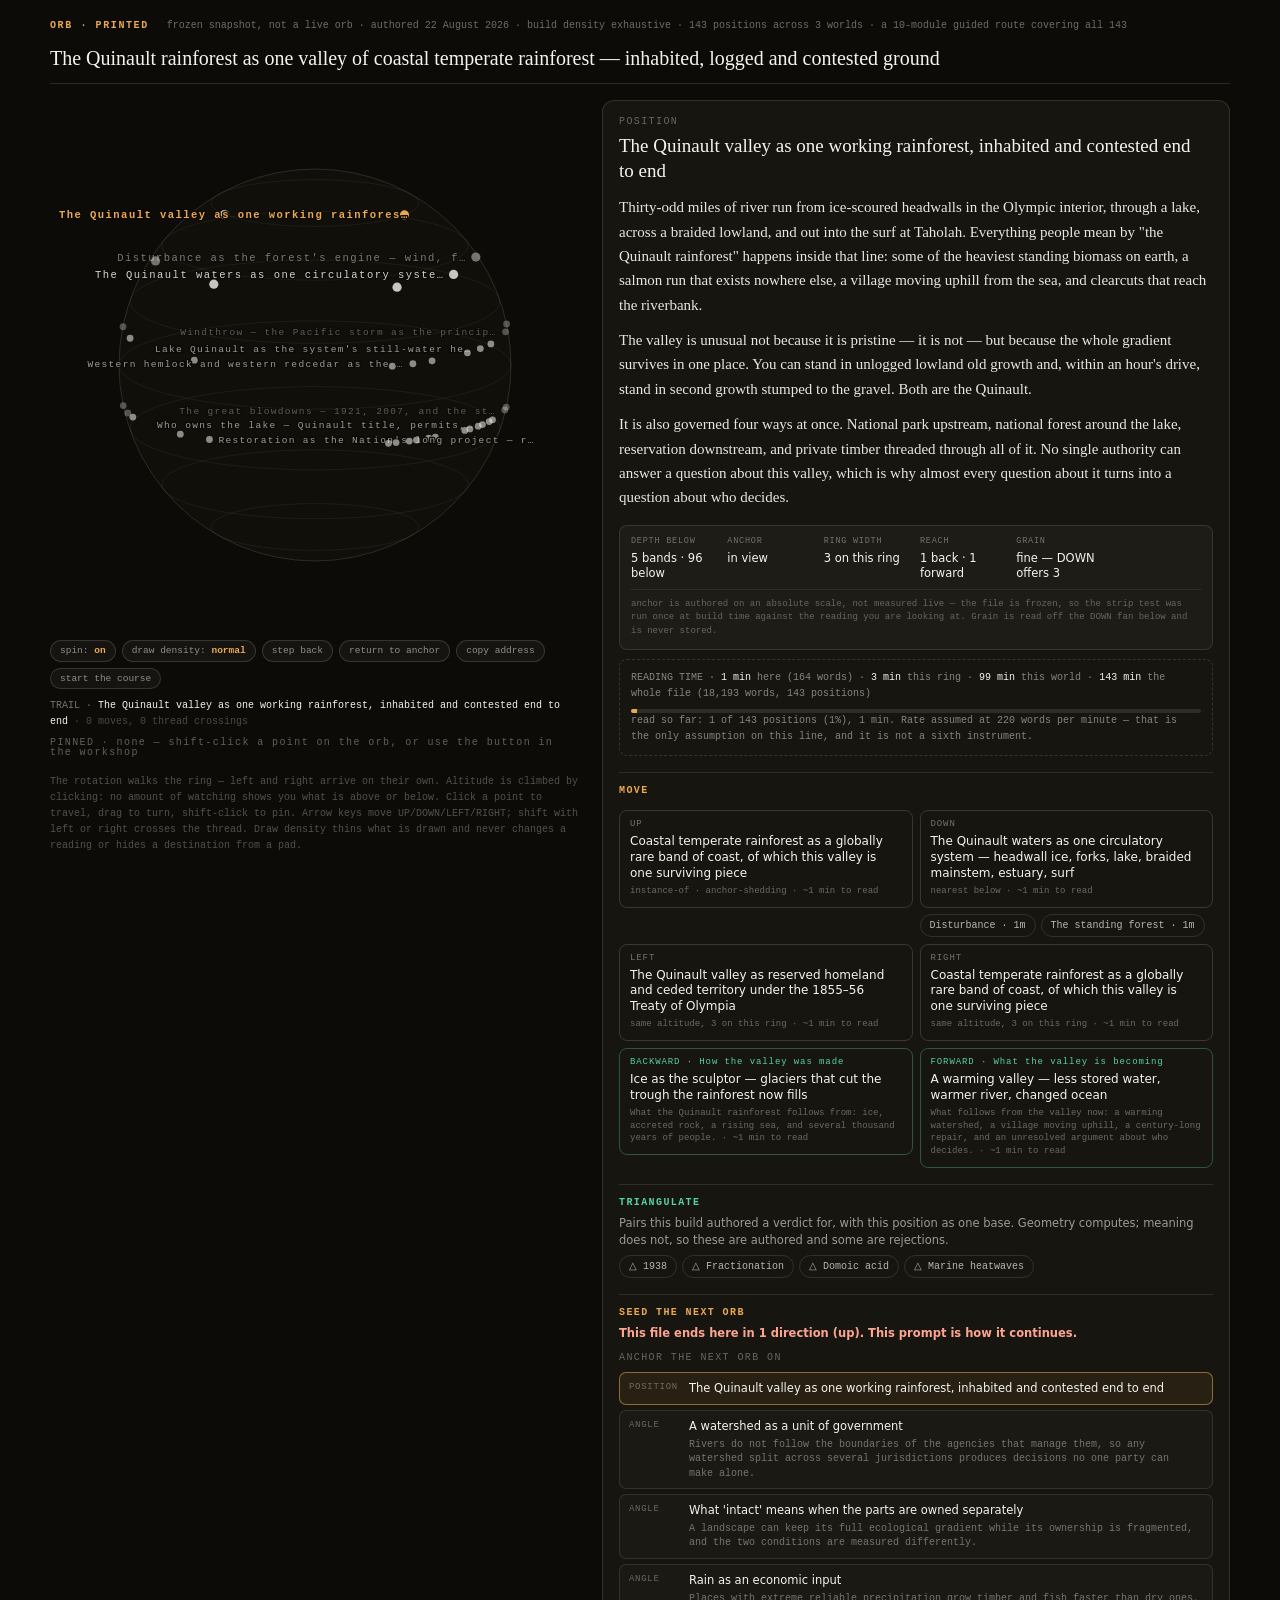
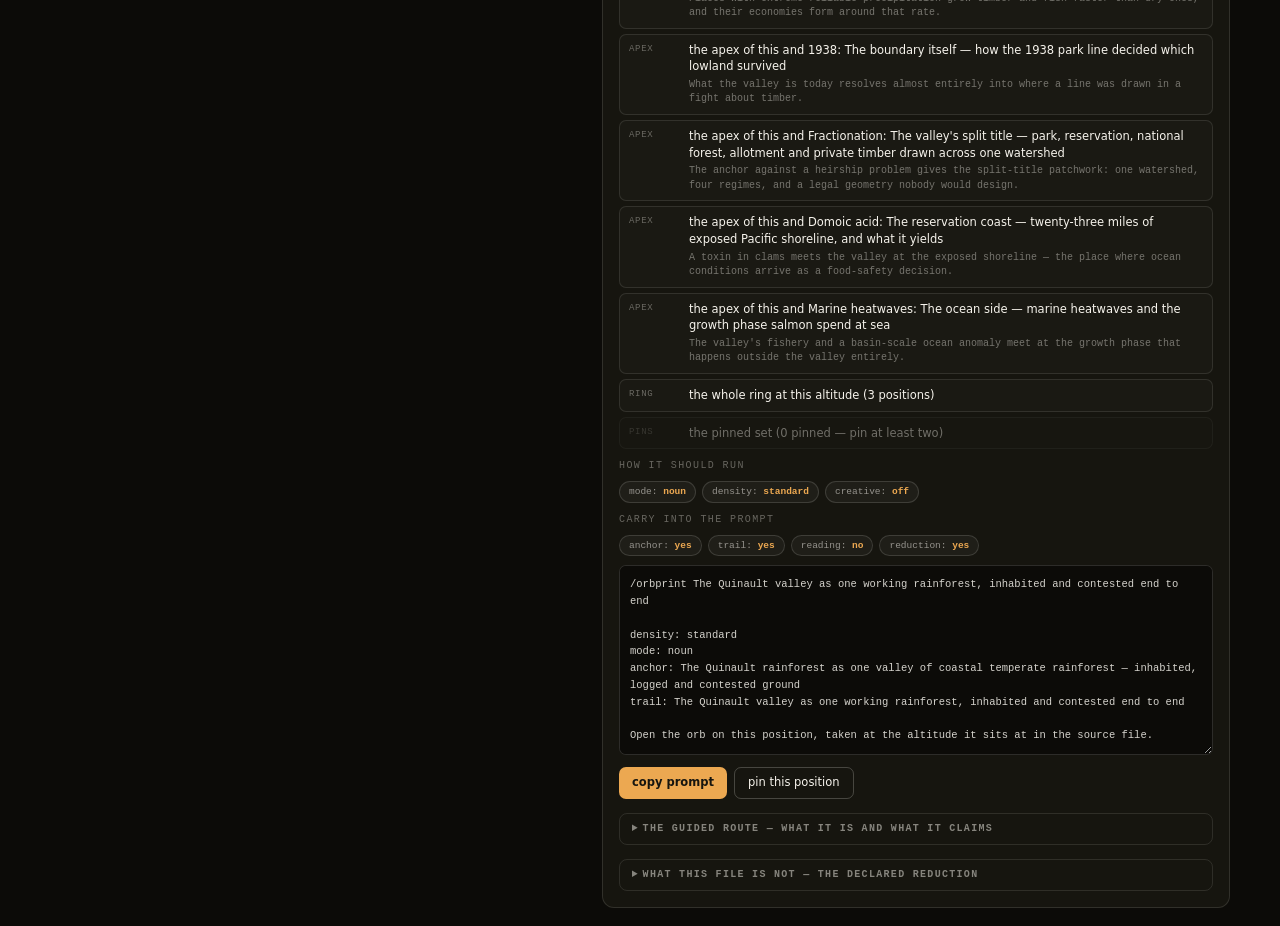
==== index.html @ 4ea3e719 "Rename quinault-orb.html to index.html" ====
<!DOCTYPE html>
<html lang="en"><head>
<meta charset="utf-8">
<meta name="viewport" content="width=device-width,initial-scale=1">
<title>Orb — The Quinault rainforest</title>
<style>
:root{
  --ink:#16150f; --cream:#f6f3ec;
  --amber:oklch(.78 .13 70); --teal:oklch(.78 .13 165);
  --rust:oklch(.82 .13 30); --odd:oklch(.80 .13 310);
  --mono:ui-monospace,SFMono-Regular,Menlo,Consolas,monospace;
  --sans:system-ui,-apple-system,"Segoe UI",Roboto,sans-serif;
  --serif:Iowan Old Style,Palatino,Georgia,"Times New Roman",serif;
}
*{box-sizing:border-box}
html,body{margin:0;background:#0c0b08;color:var(--cream);font-family:var(--sans)}
body{padding:18px;display:flex;justify-content:center}
.wrap{width:100%;max-width:1180px}
.hd{display:flex;flex-wrap:wrap;gap:10px 18px;align-items:baseline;border-bottom:1px solid rgba(246,243,236,.13);padding-bottom:12px;margin-bottom:16px}
.brand{font:600 10px/1 var(--mono);letter-spacing:.16em;color:var(--amber)}
.snap{font:400 10px/1.5 var(--mono);color:rgba(246,243,236,.42)}
h1{font:500 20px/1.3 var(--serif);margin:2px 0 0;flex-basis:100%;text-wrap:pretty}
.cols{display:grid;grid-template-columns:530px minmax(0,1fr);gap:22px;align-items:start}
@media(max-width:980px){.cols{grid-template-columns:1fr}}
.stage{position:sticky;top:18px}
@media(max-width:980px){.stage{position:static}}
svg#orb{width:100%;height:auto;display:block;touch-action:pan-y;cursor:grab}
svg#orb:active{cursor:grabbing}
.node{cursor:pointer;outline:none}
.node .dot{fill:rgba(246,243,236,.55);transition:none}
.node .hit{fill:transparent}
.node .lbl{font:400 9.5px var(--mono);fill:rgba(246,243,236,.62);paint-order:stroke;stroke:#0c0b08;stroke-width:2.6px;stroke-linejoin:round;pointer-events:none}
.node[data-t="city"] .dot{r:4.6;fill:rgba(246,243,236,.8)}
.node[data-t="city"] .lbl{font-size:10.5px;fill:rgba(246,243,236,.86)}
.node[data-v="1"] .dot{fill:var(--teal)}
.node[data-cur="1"] .dot{fill:var(--amber)}
.node[data-cur="1"] .lbl{fill:var(--amber);font-weight:600}
.node[data-pin="1"] .dot{stroke:var(--odd);stroke-width:2}
.node:focus-visible .dot{stroke:var(--cream);stroke-width:2}
.ctl{display:flex;flex-wrap:wrap;gap:6px;margin-top:10px}
.sc{padding:5px 9px;border-radius:99px;border:1px solid rgba(246,243,236,.14);background:rgba(246,243,236,.04);font:400 9.5px/1 var(--mono);color:rgba(246,243,236,.55);cursor:pointer}
.sc b{font-weight:600;color:var(--amber)}
.sc:hover{border-color:rgba(246,243,236,.3)}
.route{margin-top:9px;font:400 10px/1.6 var(--mono);color:rgba(246,243,236,.45);text-wrap:pretty}
.route b{color:var(--cream);font-weight:500}
.route .x{color:var(--teal)}
.pinrail{margin-top:8px;display:flex;flex-wrap:wrap;gap:5px;align-items:center}
.pin{padding:4px 8px;border-radius:99px;border:1px solid oklch(.80 .13 310 / .45);font:400 9.5px/1 var(--mono);color:var(--odd);cursor:pointer}
.panel{background:#16150f;border:1px solid rgba(246,243,236,.12);border-radius:12px;padding:16px}
.lbl{font:400 10px/1 var(--mono);letter-spacing:.14em;color:rgba(246,243,236,.36)}
.pos{font:500 19px/1.3 var(--serif);margin-top:7px;text-wrap:pretty}
.read{font:300 15px/1.62 var(--serif);margin-top:12px;text-wrap:pretty;color:rgba(246,243,236,.94)}
.read p{margin:0 0 .75em}
.gauges{display:grid;grid-template-columns:repeat(auto-fit,minmax(88px,1fr));gap:8px;margin-top:16px;padding:11px;border:1px solid rgba(246,243,236,.12);border-radius:8px;background:rgba(246,243,236,.03)}
.gl{font:400 8.5px/1 var(--mono);letter-spacing:.09em;color:rgba(246,243,236,.4)}
.gv{font:500 11.5px/1.3 var(--sans);margin-top:5px}
.gauges .cap{grid-column:1/-1;font:400 9px/1.5 var(--mono);color:rgba(246,243,236,.34);border-top:1px solid rgba(246,243,236,.09);padding-top:8px;text-wrap:pretty}
.rt{margin-top:9px;padding:10px 11px;border:1px dashed rgba(246,243,236,.14);border-radius:8px;font:400 10px/1.6 var(--mono);color:rgba(246,243,236,.5)}
.rt b{color:var(--cream);font-weight:500}
.bar{height:4px;border-radius:99px;background:rgba(246,243,236,.1);margin-top:7px;overflow:hidden}
.bar i{display:block;height:100%;background:var(--amber)}
.pads{display:grid;grid-template-columns:1fr 1fr;gap:7px;margin-top:14px}
.pad{border:1px solid rgba(246,243,236,.15);border-radius:8px;padding:9px 10px;background:none;color:inherit;text-align:left;cursor:pointer;font:inherit}
.pad:hover{border-color:rgba(246,243,236,.34)}
.pad[disabled]{opacity:.42;cursor:default}
.pad .pd{font:400 9px/1 var(--mono);letter-spacing:.1em;color:rgba(246,243,236,.42)}
.pad .pt{font:500 12px/1.3 var(--sans);margin-top:5px;text-wrap:pretty}
.pad .pc{font:400 9px/1.4 var(--mono);color:rgba(246,243,236,.38);margin-top:4px}
.pad.thread{border-color:oklch(.78 .13 165 / .34)}
.pad.thread .pd{color:var(--teal)}
.pad.home{border-color:oklch(.82 .13 30 / .5);background:oklch(.82 .13 30 / .09)}
.pad.home .pd{color:var(--rust)}
.fan{margin-top:6px;display:flex;flex-wrap:wrap;gap:5px}
.fanb{border:1px solid rgba(246,243,236,.12);border-radius:99px;padding:4px 9px;background:none;color:rgba(246,243,236,.72);font:400 10px/1.3 var(--mono);cursor:pointer}
.fanb:hover{border-color:rgba(246,243,236,.3)}
.fanb.alt{border-color:oklch(.80 .13 310 / .4);color:var(--odd)}
.sec{margin-top:16px;border-top:1px solid rgba(246,243,236,.11);padding-top:13px}
.h2{font:600 10px/1 var(--mono);letter-spacing:.14em;color:var(--amber)}
.h2.t{color:var(--teal)}
.note{font:400 11.5px/1.5 var(--sans);color:rgba(246,243,236,.6);margin-top:7px;text-wrap:pretty}
.opts{margin-top:9px;display:flex;flex-direction:column;gap:5px}
.opt{display:flex;gap:8px;align-items:flex-start;padding:7px 9px;border:1px solid rgba(246,243,236,.11);border-radius:7px;cursor:pointer;background:rgba(246,243,236,.02)}
.opt.on{border-color:oklch(.78 .13 70 / .55);background:oklch(.78 .13 70 / .08)}
.opt .k{font:400 9px/1.4 var(--mono);color:rgba(246,243,236,.36);letter-spacing:.08em;flex:0 0 52px;padding-top:1px}
.opt .v{font:400 11.5px/1.45 var(--sans);flex:1;text-wrap:pretty}
.opt .f{display:block;font:400 10px/1.45 var(--mono);color:rgba(246,243,236,.42);margin-top:3px}
.opt input{display:none}
textarea{width:100%;margin-top:9px;min-height:190px;background:#0c0b08;color:rgba(246,243,236,.86);border:1px solid rgba(246,243,236,.14);border-radius:7px;padding:10px;font:400 10.5px/1.6 var(--mono);resize:vertical}
.btns{display:flex;gap:7px;margin-top:8px;flex-wrap:wrap}
.btn{padding:9px 13px;border-radius:7px;background:var(--amber);color:var(--ink);border:none;font:600 11.5px/1 var(--sans);cursor:pointer}
.btn.ghost{background:none;border:1px solid rgba(246,243,236,.22);color:var(--cream);font-weight:500}
details{margin-top:14px;border:1px solid rgba(246,243,236,.11);border-radius:8px;padding:10px 12px}
summary{font:600 10px/1 var(--mono);letter-spacing:.13em;color:rgba(246,243,236,.5);cursor:pointer}
table{width:100%;border-collapse:collapse;margin-top:10px;font:400 11px/1.45 var(--sans)}
td{padding:6px 8px;border-bottom:1px solid rgba(246,243,236,.08);vertical-align:top;color:rgba(246,243,236,.62)}
td:first-child{color:rgba(246,243,236,.88);width:47%}
.course{border:1px solid oklch(.78 .13 70 / .38);background:oklch(.78 .13 70 / .06);border-radius:10px;padding:12px 13px;margin-bottom:15px}
.course.off{display:none}
.crow{display:flex;justify-content:space-between;align-items:baseline;gap:10px;flex-wrap:wrap}
.cmod{font:600 11px/1.3 var(--mono);letter-spacing:.06em;color:var(--amber)}
.cn{font:400 9.5px/1 var(--mono);color:rgba(246,243,236,.45)}
.cwhy{font:400 12.5px/1.55 var(--sans);color:rgba(246,243,236,.86);margin-top:8px;text-wrap:pretty}
.cblurb{font:300 13px/1.55 var(--serif);color:rgba(246,243,236,.72);margin-top:7px;text-wrap:pretty}
.cmove{font:400 9.5px/1.4 var(--mono);color:var(--teal);margin-top:7px}
.cmove.jump{color:var(--odd)}
.coff{font:400 10.5px/1.45 var(--mono);color:var(--rust);margin-top:7px}
.cbtns{display:flex;gap:6px;margin-top:9px;flex-wrap:wrap}
.foot{margin-top:16px;font:400 10px/1.6 var(--mono);color:rgba(246,243,236,.3);text-wrap:pretty}
</style></head>
<body><div class="wrap">

<div class="hd">
  <span class="brand">ORB · PRINTED</span>
  <span class="snap" id="snap"></span>
  <h1 id="subj"></h1>
</div>

<div class="cols">
 <div class="stage">
  <svg id="orb" viewBox="0 0 530 530" role="application" aria-label="Rotating orb. Click a point to travel.">
    <g id="pathback"></g>
    <g id="chrome"></g>
    <g id="face"></g>
    <g id="pathfront"></g>
  </svg>
  <div class="ctl">
    <button class="sc" id="cSpin">spin: <b>on</b></button>
    <button class="sc" id="cDraw">draw density: <b>normal</b></button>
    <button class="sc" id="cBack">step back</button>
    <button class="sc" id="cHome">return to anchor</button>
    <button class="sc" id="cAddr">copy address</button>
    <button class="sc" id="cCourse">start the course</button>
  </div>
  <div class="route" id="route"></div>
  <div class="pinrail" id="pinrail"></div>
  <div class="foot" id="help"></div>
 </div>

 <div class="panel">
  <div class="course off" id="coursebar"></div>
  <div class="lbl">POSITION</div>
  <div class="pos" id="pos"></div>
  <div class="read" id="read"></div>

  <div class="gauges" id="gauges"></div>
  <div class="rt" id="rt"></div>

  <div class="sec"><div class="h2">MOVE</div><div class="pads" id="pads"></div></div>

  <div class="sec"><div class="h2 t">TRIANGULATE</div>
    <div class="note" id="triNote"></div>
    <div class="fan" id="tri"></div>
  </div>

  <div class="sec"><div class="h2">SEED THE NEXT ORB</div>
    <div class="note" id="seedNote"></div>
    <div class="lbl" style="margin-top:11px">ANCHOR THE NEXT ORB ON</div>
    <div class="opts" id="anchors"></div>
    <div class="lbl" style="margin-top:12px">HOW IT SHOULD RUN</div>
    <div class="ctl" id="runctl"></div>
    <div class="lbl" style="margin-top:12px">CARRY INTO THE PROMPT</div>
    <div class="ctl" id="carryctl"></div>
    <textarea id="seedbox" readonly aria-label="Composed prompt"></textarea>
    <div class="btns">
      <button class="btn" id="cCopy">copy prompt</button>
      <button class="btn ghost" id="cPin">pin this position</button>
    </div>
  </div>

  <details id="crs"><summary>THE GUIDED ROUTE — WHAT IT IS AND WHAT IT CLAIMS</summary>
    <div class="note" id="cnote"></div>
    <div class="note" id="chonest"></div>
    <div class="fan" id="cmods" style="margin-top:10px"></div>
  </details>
  <details id="red"><summary>WHAT THIS FILE IS NOT — THE DECLARED REDUCTION</summary>
    <table><tbody>
      <tr><td>noun mode</td><td>verb mode — no artifact, no cost notes, no reversibility</td></tr>
      <tr><td>all six directions, with fans on every axis</td><td>images — no illustration, no photograph, no drought</td></tr>
      <tr><td>UP's part-of / instance-of split, with upAlt fans where one was authored</td><td>the delta line, parking, converse mode</td></tr>
      <tr><td>all five instruments, computed over the authored terrain</td><td>live re-measurement — the terrain is frozen at build time</td></tr>
      <tr><td>the trail, as a drawn path and as an address</td><td>frontier rooms — the file names and seeds an edge, it does not furnish one</td></tr>
      <tr><td>the triangulator, over an authored apex table</td><td>shape detection — a printed orb is a sphere and says so</td></tr>
      <tr><td>continuous rotation, drag, keyboard navigation, markers that travel on a tap</td><td>a live model — the workshop composes text, it does not answer</td></tr>
      <tr><td>build density stated; draw density as a page control</td><td>any claim about how fast you read — the rate is one stated assumption</td></tr>
      <tr><td>a seed workshop at every position: authored angles, apex and rejected-pair bases, the ring, and a pinned set</td><td>&nbsp;</td></tr>
    </tbody></table>
    <div class="note" id="bnote"></div>
  </details>
 </div>
</div>
</div>

<script>const ORB={"BUILD":{"density":"exhaustive","bands":6,"worlds":3,"authored":"22 August 2026","note":"Two deviations from the exhaustive preset, stated rather than hidden. (1) The preset suggests six adjacent worlds of about twenty positions; this build authors two, at 22 each, and puts the remaining effort into the subject's world. Two worlds with full readings beat six with stubs. (2) Band sizes never decrease going down, because with bands this crowded a position without its own child would be handed a cousin by the 95-degree window and the inverse guarantee would break. Repairing that costs positions, and the count reflects it."},"SUBJECT":{"id":"valley-whole","world":"forest","label":"The Quinault rainforest as one valley of coastal temperate rainforest — inhabited, logged and contested ground"},"THREAD":[{"id":"making","label":"How the valley was made","gloss":"What the Quinault rainforest follows from: ice, accreted rock, a rising sea, and several thousand years of people.","entry":"ice","cap":"origin"},{"id":"forest","label":"The Quinault valley now","gloss":"The valley as it currently stands — living system and inhabited, logged, contested ground.","entry":"valley-whole"},{"id":"becoming","label":"What the valley is becoming","gloss":"What follows from the valley now: a warming watershed, a village moving uphill, a century-long repair, and an unresolved argument about who decides.","entry":"warming","cap":"terminus"}],"WORLDS":{"making":[{"id":"ice","tier":"city","ab":1,"label":"Ice as the sculptor — glaciers that cut the trough the rainforest now fills","view":"The shape of the Quinault valley is glacial. During the Pleistocene, alpine glaciers flowed out of the Olympic interior down each of the west-side drainages, deepening and straightening what had been V-shaped stream valleys into broad U-shaped troughs, oversteepening the walls, and grinding the floors below the level a river alone would cut.\n\nThey also carried and dumped enormous quantities of debris. Where the Quinault glacier reached its terminus, it left ridges of till across the valley — and it is behind one of those that Lake Quinault sits.\n\nEverything the valley is now depends on this. A wide flat floor for a floodplain forest, a mid-valley lake for a sockeye run, deep unconsolidated deposits for soil: all of it is glacial inheritance, laid down before any of the trees.","angles":[{"l":"Landforms as inherited constraints","f":"Present-day ecosystems occupy shapes produced by processes that are no longer operating, so their form is a record rather than a response."},{"l":"U-shaped versus V-shaped valleys","f":"Glaciers and rivers erode by different mechanisms and produce distinguishable cross-sections, allowing past glaciation to be read from topography alone."}],"level":2,"lon":45.0,"edge":["up","backward"]},{"id":"uplift-rock","tier":"city","ab":2,"label":"The rock beneath — an accreted, uplifted mass wrung out of the Pacific floor","view":"The Olympic Mountains are not a volcanic range and not a simple fold belt. They are made largely of marine sedimentary rock scraped off the subducting Juan de Fuca plate and jammed against the continent, wrapped on its eastern and northern flanks by a horseshoe of older basalt erupted on the sea floor.\n\nThat material has been thrust upward, folded, faulted and pervasively sheared. It is weak rock, easily eroded, which is why the range is steep and unstable and why its rivers carry so much sediment.\n\nThe consequence for the valley is direct. Soft rock plus extreme rainfall plus steep slopes produces high landslide rates and abundant sediment supply, which is a large part of why the lowland river is braided and why it needs wood to hold itself together.","angles":[{"l":"Accretionary wedges as mountain-building","f":"Some ranges are assembled from material scraped off a descending oceanic plate rather than from folding of continental crust or from volcanism."},{"l":"Rock strength as a control on landscape form","f":"The erodibility of the underlying material determines slope angles, drainage density and sediment yield more directly than climate does."}],"level":2,"lon":135.0,"edge":["up","backward"]},{"id":"ocean-arrival","tier":"city","ab":2,"label":"The ocean's arrival — sea level, coastline and the earthquake that resets it","view":"The coastline this valley meets is young. At the last glacial maximum, sea level stood far lower and the shoreline lay well west of where it is now; as ice melted, the sea rose rapidly and drowned the outer shelf, arriving at approximately its present position within the last several thousand years.\n\nThe coast is also tectonically active in a specific and violent way. The Cascadia subduction zone runs offshore, locked and accumulating strain, and it releases in great earthquakes — the most recent in January 1700 — that drop the coastline by a metre or more instantly and generate a Pacific-wide tsunami.\n\nSo the shoreline at Taholah is not a stable line. It is a position between events, in a system that periodically resets it downward.","angles":[{"l":"Coseismic subsidence","f":"A subduction earthquake can lower a coastline by a metre or more in seconds, permanently changing which land is above tide."},{"l":"Rapid post-glacial sea-level rise","f":"The transition out of a glacial period raised sea level by more than a hundred metres, drowning coastlines and relocating shorelines by many kilometres."}],"level":2,"lon":225.0,"edge":["up","backward"]},{"id":"first-people","tier":"city","ab":1,"label":"The people already here — millennia of occupation before any of the present arrangements","view":"Human presence on this coast goes back millennia, and the Quinault and their neighbours have oral histories that place them here from the beginning. Archaeological and linguistic evidence documents long, continuous occupation of the outer coast and the river valleys, with permanent winter villages at river mouths and seasonal movement to fishing, hunting and gathering sites.\n\nThe economy was built on salmon, marine mammals, shellfish, elk and cedar, and it was not a subsistence economy in the marginal sense — it supported dense settlement, substantial architecture, extensive trade and elaborate social organisation.\n\nThe relevant point for this valley: the forest, the river and the fish were being managed, harvested and understood as a system for a very long time before 1855, and the treaty was an event within that history rather than the start of it.","angles":[{"l":"Sedentary societies without agriculture","f":"Dense permanent settlement and social complexity developed on this coast from wild resource abundance rather than from cultivation."},{"l":"Oral history as evidence alongside archaeology","f":"Detailed traditional accounts of past events have in several documented cases been corroborated by independent physical evidence."}],"level":2,"lon":315.0,"edge":["up","backward"]},{"id":"glacial-carving","tier":"town","ab":2,"label":"How a glacier cuts — plucking, abrasion, and the trough that results","view":"Glacial erosion works two ways at once. Meltwater penetrates joints in the bedrock, refreezes, and levers blocks free, which the ice carries away — plucking. And the rock debris already frozen into the ice base grinds across the bed as the glacier moves — abrasion, which polishes and scores the surface.\n\nBecause ice fills the entire cross-section of the valley rather than occupying a channel at the bottom, it erodes the walls as well as the floor. That is what converts a stream-cut V into a glacial U.\n\nIt also removes the interlocking spurs a river leaves, truncating them into steep faces, and it overdeepens sections of the floor into basins — the reason glaciated valleys so often contain lakes strung along their length.","angles":[{"l":"Erosion across a full cross-section","f":"An agent that fills a valley rather than flowing along its base reshapes the walls, producing a fundamentally different profile."},{"l":"Overdeepening and closed basins","f":"Ice can erode below the level a river could reach, creating depressions that fill with water once the ice is gone."}],"level":1,"lon":28.8,"edge":["backward"]},{"id":"moraine-dam","tier":"town","ab":1,"label":"The moraine that made the lake — debris left at a glacier's furthest reach","view":"A glacier at a stable terminus acts as a conveyor: ice arrives, melts, and drops the rock it carried in a ridge across the valley. When the ice retreats, that ridge stays.\n\nLake Quinault sits behind such deposits. The river fills the overdeepened basin upstream of them and spills through, which is why there is a large lake at low elevation in the middle of a river rather than at its head.\n\nThe lake is therefore temporary in geological terms — it is filling with sediment delivered from upstream and will eventually become floodplain. The blueback's entire life history depends on a landform that is in the process of disappearing on its own, quite apart from anything people do.","angles":[{"l":"Lakes as transient features","f":"Every lake is filling with sediment and will eventually cease to exist, so lake-dependent species occupy inherently temporary habitat."},{"l":"Depositional landforms as records of a stable margin","f":"A terminal ridge marks where an ice front held position long enough to accumulate debris, dating and locating a past climate state."}],"level":1,"lon":61.2,"edge":["backward"]},{"id":"accretion","tier":"town","ab":3,"label":"Accretion — building a mountain range out of scraped-off sea floor","view":"Where an oceanic plate descends beneath a continent, most of it goes down, but the soft sediment on top is partly scraped off and stacked against the overriding plate in a wedge of thrust slices, each younger than the one above it.\n\nThe Olympic core is such a wedge: marine sandstones and shales, deformed, sheared and locally metamorphosed, thickened until it rose above sea level.\n\nThe mechanism explains features that otherwise seem unrelated — the range's roughly circular plan, its lack of volcanoes despite sitting above a subduction zone, the pervasive weakness of the rock, and the fact that a mountain range on the coast is made of ocean floor.","angles":[{"l":"Material sorted by what a process can and cannot carry down","f":"Subduction selectively returns dense material to the mantle while accreting lighter material, sorting the crust over geological time."},{"l":"Absence of volcanoes above a subduction zone","f":"Volcanic arcs form at a specific depth of plate descent, so regions of the same subduction system nearer the trench have no volcanism."}],"level":1,"lon":118.8,"edge":["backward"]},{"id":"crescent-basalt","tier":"town","ab":3,"label":"The basalt horseshoe — ocean-floor lava wrapped around the range","view":"The eastern and northern flanks of the Olympics are formed of a thick sequence of basalt erupted underwater, including pillow lavas whose rounded bulbous forms record lava chilling instantly against seawater.\n\nThis basalt is far more resistant than the sedimentary core, which is why it stands up as the range's outer rim and why the highest and most rugged eastern peaks are made of it.\n\nIts arrangement — a horseshoe open to the west — is one of the more striking map patterns in North American geology, and reconstructing how a slab of oceanic volcanic crust ended up bent around a continental margin has occupied regional geologists for decades.","angles":[{"l":"Pillow lava as a diagnostic texture","f":"The physical form of a solidified lava records whether it erupted underwater, allowing ancient environments to be identified from rock texture alone."},{"l":"Differential erosion producing topography","f":"Where rocks of different hardness are juxtaposed, the resulting landscape shape reflects the contrast in erodibility rather than any original elevation difference."}],"level":1,"lon":151.2,"edge":["backward"]},{"id":"post-glacial-sea","tier":"town","ab":2,"label":"The rising sea — how the modern coastline got where it is","view":"As the continental ice sheets melted, global sea level rose by well over a hundred metres, rapidly at first and then decelerating. The outer continental shelf off Washington, dry land at the glacial maximum, was flooded.\n\nFor people living on this coast, that meant a shoreline in continuous motion over generations — village sites drowned, estuaries formed and shifted, and the geography of settlement continually revised. Most of the archaeological record of the earliest coastal occupation is now underwater.\n\nThe rise slowed markedly a few thousand years ago, which is when the coastline stabilised close to its present position and the modern pattern of river-mouth villages became possible. That stability is the historically unusual condition, not the norm.","angles":[{"l":"Archaeological record lost to sea-level change","f":"Evidence of early coastal occupation worldwide is systematically underrepresented because the coastlines of the period are now submerged."},{"l":"Recent stability as an anomaly","f":"The relatively fixed sea level of the last few thousand years is unusual in the longer record, and the settlement patterns built during it assume a condition that was temporary."}],"level":1,"lon":208.8,"edge":["backward"]},{"id":"cascadia","tier":"town","ab":2,"label":"Cascadia — the locked fault offshore and the events it produces","view":"The Juan de Fuca plate descends beneath North America along a fault running roughly from northern California to Vancouver Island. It is largely locked: the plates are not sliding steadily, so strain accumulates and is released in infrequent great earthquakes of magnitude nine or so.\n\nEvidence for this accumulated from several independent directions — buried marsh soils showing sudden subsidence, sand sheets left by tsunamis, drowned ghost forests of cedar killed by saltwater, and turbidite layers in offshore sediment cores.\n\nThe recurrence interval averages several centuries and is irregular. The most recent rupture was in January 1700, which places the present moment well inside the range where the next one is plausible, and that is the planning basis for every coastal community here.","angles":[{"l":"Recognising a hazard from geological evidence alone","f":"A recurring catastrophic event can be identified and characterised entirely from physical traces where no historical record of it exists."},{"l":"Locked faults and strain accumulation","f":"Faults that do not creep store energy between ruptures, so long quiet periods indicate larger rather than smaller future events."}],"level":1,"lon":241.2,"edge":["backward"]},{"id":"arrival","tier":"town","ab":2,"label":"Arrival and continuity — how long people have been on this coast","view":"Archaeological dates from the Northwest Coast establish human presence for many thousands of years, with the record thinning backward largely because the older coastline is submerged. Debate over routes and timing continues, with a coastal migration pathway now widely regarded as plausible or likely.\n\nQuinault oral tradition does not frame this as arrival. It describes origin in this place, and the Nation's own account of its relationship to the coast begins here rather than elsewhere.\n\nBoth framings are in the record and they are answering different questions — one about the movement of populations, one about the relationship of a people to a place. Treating either as a correction of the other misreads what each is for.","angles":[{"l":"Two accounts answering different questions","f":"Origin narratives and migration studies can both be accurate while being incommensurable, because they describe different relations between people and territory."},{"l":"Coastal migration routes","f":"A sea-based route into the Americas is difficult to test because the relevant shorelines are now submerged, biasing the available evidence toward inland sites."}],"level":1,"lon":298.8,"edge":["backward"]},{"id":"precontact-forest","tier":"town","ab":1,"label":"A managed forest — the valley before it was called wilderness","view":"The pre-treaty valley was not unused. Weirs and traps were built and operated on the river; cedar was harvested from standing trees; berry grounds and prairies elsewhere on the peninsula were maintained by burning; elk were hunted systematically; and the coast supplied clams, smelt and marine mammals.\n\nThe harvest was governed. Access to specific sites was held by particular families and lineages, and the timing and quantity of taking were socially regulated rather than open.\n\nThis matters because the twentieth-century framing of these valleys as untouched wilderness erased an existing management system and the people running it. The forest that so impressed early conservationists was not a forest without people; it was a forest with different people in it, doing different things.","angles":[{"l":"The wilderness category and its erasures","f":"Designating a landscape as untouched has repeatedly required disregarding the people who were managing it and the practices that shaped it."},{"l":"Property rights in specific harvest sites","f":"Many societies without land ownership in the European sense held detailed heritable rights to particular fishing and gathering locations."}],"level":1,"lon":331.2,"edge":["backward"]},{"id":"u-valley","tier":"point","ab":2,"label":"The trough itself — reading the Quinault's cross-section","view":"Stand on the valley floor below the lake and the profile is legible: a wide flat bottom, walls that rise steeply and then ease, and a river occupying only a fraction of the floor it runs across.\n\nA river of this size, given the time available, would not have cut a floor this wide. It occupies a space excavated by something much larger and then partly refilled with sediment.\n\nThat is why there is room here for a braided channel, multiple side channels, and a floodplain forest. The habitat complexity the sockeye depend on exists because the valley is far wider than the river that now runs in it.","angles":[{"l":"Underfit streams","f":"A river much smaller than the valley it occupies is evidence that the valley was cut by a different and larger process."},{"l":"Inherited space as habitat capacity","f":"The physical room available to a river, set by an earlier landform, limits how much habitat complexity it can develop."}],"level":0,"lon":28.8,"edge":["down","backward"]},{"id":"lake-formation","tier":"point","ab":1,"label":"How Lake Quinault came to be where it is","view":"The combination is specific: an overdeepened basin scoured by ice, closed downstream by glacial deposits, at low elevation, on a river that continues through it.\n\nEach element is required. Without the overdeepening there is no basin. Without the deposits there is no dam. Without the low elevation the lake would be cold and unproductive. Without a through-flowing river there is no anadromous access.\n\nChange any one and the blueback does not exist, because sockeye need a lake and this is the only one in the system. An entire evolutionarily distinct population turns on the specific geometry of a Pleistocene ice margin.","angles":[{"l":"Contingency in species distribution","f":"Where a population depends on a landform produced by a particular sequence of events, its existence is an accident of geological history rather than an outcome of adaptation."},{"l":"Conjunctive conditions","f":"Some outcomes require several independent conditions to hold simultaneously, making them rare even where each condition alone is common."}],"level":0,"lon":61.2,"edge":["down","backward"]},{"id":"terranes","tier":"point","ab":3,"label":"Terranes — the continent assembled from arriving fragments","view":"Much of western North America is built from terranes: crustal blocks with their own distinct geological histories, carried in by plate motion and welded onto the margin, each separated from its neighbours by faults rather than by gradual transitions.\n\nThey are identified by mismatch. Fossil assemblages that belong to a different latitude, palaeomagnetic signatures pointing elsewhere, rock sequences with no counterpart across the bounding fault.\n\nThe picture that results is a continent that grew by accumulation, and a western margin assembled from pieces that originated at widely separated places and arrived over long stretches of time. The Olympics are among the most recent additions.","angles":[{"l":"Palaeomagnetism as a locator","f":"Magnetic minerals recording the field direction at the time of formation allow the original latitude of a rock body to be estimated, revealing later transport."},{"l":"Boundaries defined by discontinuity","f":"Units in many classification systems are identified by the sharpness of the break between them rather than by any internal property."}],"level":0,"lon":118.8,"edge":["down","backward"]},{"id":"pillow-basalt","tier":"point","ab":3,"label":"Pillow lava — lava that froze the instant it met the sea","view":"When basaltic lava erupts underwater, its outer surface chills to glass almost immediately while the interior stays fluid. Pressure builds until the crust ruptures at a point, a new lobe extrudes, and the process repeats — producing stacked, rounded, sack-like masses with glassy rinds and radial cracks.\n\nBecause this only happens under water, pillow structure is diagnostic. A pillow basalt outcrop is direct physical evidence that the site was submarine at the time of eruption, regardless of where it now sits.\n\nFinding it high in a mountain range is therefore an unambiguous statement about the history of the rock, and it is one of the more direct pieces of evidence a non-specialist can read in the field.","angles":[{"l":"Textures that record their formation environment","f":"Physical structures produced by a process can be diagnostic of the conditions under which it occurred, letting past environments be read from form alone."},{"l":"Field evidence legible without instruments","f":"Some geological conclusions rest on shapes visible to the naked eye, which is why the discipline developed observationally long before laboratory methods existed."}],"level":0,"lon":151.2,"edge":["down","backward"]},{"id":"holocene-rise","tier":"point","ab":3,"label":"The shape of the rise — fast, then slowing, then nearly flat","view":"Post-glacial sea-level rise was not steady. It was rapid while the great ice sheets were collapsing, with intervals of extremely fast rise, then decelerated sharply as the remaining ice stabilised, and has been comparatively slow for the last several thousand years.\n\nThat deceleration is what allowed coastal ecosystems to establish in fixed positions and human settlement to consolidate at particular sites. Estuaries, tidal marshes and river-mouth villages all require a shoreline that stays put long enough for them to develop.\n\nThe present concern about sea level is not that the sea is rising, which it has done before. It is that the rate is increasing again after a long period during which everything now standing on the coast was built on the assumption that it would not.","angles":[{"l":"Rates mattering more than totals","f":"Systems can accommodate large changes delivered slowly while failing under smaller changes delivered quickly, so rate is often the operative variable."},{"l":"Infrastructure encoding an assumption of stability","f":"Built environments embed the environmental conditions of the period in which they were constructed, and cannot renegotiate them."}],"level":0,"lon":208.8,"edge":["down","backward"]},{"id":"quake-1700","tier":"point","ab":2,"label":"26 January 1700 — a Pacific earthquake dated from Japanese records","view":"A tsunami struck the coast of Japan in late January 1700 with no accompanying local earthquake — an orphan tsunami, recorded in village documents with dates and damage.\n\nIndependently, in the Pacific Northwest, drowned coastal forests and buried marsh soils showed sudden subsidence, and tree-ring dating of cedar killed by saltwater put their last complete growth year at 1699. Indigenous oral accounts along the coast describe a night of violent shaking and a sea that came in.\n\nCombining these gives a date and an approximate time: the evening of 26 January 1700, a rupture of the full Cascadia margin, magnitude around nine. It is one of the most satisfying pieces of historical reconstruction in earth science, and it converted a suspected hazard into a dated one.","angles":[{"l":"Independent lines of evidence converging on one date","f":"A conclusion supported by written records, tree rings and oral tradition from separate places rests on a stronger footing than any single source could provide."},{"l":"Written records of one place dating an event in another","f":"Documentary evidence can fix the timing of a physical event on the far side of an ocean where no local records exist."}],"level":0,"lon":241.2,"edge":["down","backward"]},{"id":"oral-history","tier":"point","ab":2,"label":"Oral accounts as record — what the coastal traditions preserved","view":"Coastal Northwest oral traditions include accounts of violent shaking followed by the sea coming in and destroying villages, transmitted across generations before any written record existed on this coast.\n\nWhen the 1700 event was reconstructed from geology and Japanese documents, those accounts turned out to be describing it — and in some cases preserving detail about which sites were destroyed and how people survived.\n\nThe general lesson is about the durability of transmitted knowledge under the right social conditions. A rigorously maintained oral tradition can carry specific information about a rare event across three centuries and remain accurate enough to check against physical evidence.","angles":[{"l":"Fidelity of transmission across centuries","f":"Formalised oral transmission with social mechanisms for correction can preserve specific factual content over spans usually assumed to require writing."},{"l":"Testing traditional accounts against physical evidence","f":"Where independent physical data exist, traditional accounts can be evaluated as claims about events rather than only interpreted as narrative."}],"level":0,"lon":292.968,"edge":["down","backward"]},{"id":"coastal-route","tier":"point","ab":3,"label":"The coastal route hypothesis — a migration path now under water","view":"The long-standing model of entry into the Americas through an inland ice-free corridor has been substantially challenged by dates from sites that predate the corridor's viability, and by evidence that the Pacific coast deglaciated earlier and offered marine resources along its length.\n\nThe difficulty is testing it. Any sites on the migration shoreline are now submerged under a hundred-plus metres of water on a continental shelf, which makes survey expensive and rare.\n\nThe result is a hypothesis strongly supported by indirect reasoning and thinly supported by direct evidence, for reasons that are structural rather than evidential. The record is not absent; it is underwater.","angles":[{"l":"Hypotheses limited by the accessibility of evidence","f":"Where the relevant record is physically difficult to reach, the balance of available data reflects sampling effort rather than what actually happened."},{"l":"Absence of evidence in systematically unsampled places","f":"Failing to find something in a region nobody has searched carries no inferential weight, though it often functions as if it does."}],"level":0,"lon":304.632,"edge":["down","backward"]},{"id":"weirs","tier":"point","ab":1,"label":"Weirs and traps — engineered fishing on a river that supplied a nation","view":"Fish weirs were substantial constructions: stake fences and lattice panels driven into the riverbed, arranged to guide fish into traps or holding areas where they could be taken selectively and in quantity.\n\nThey were also regulated. Weirs were opened at intervals to let fish pass upstream, ownership and operation were held by specific groups, and the timing of use was socially controlled. Waterlogged weir stakes preserved in river sediments have been dated at sites across the region, some going back thousands of years.\n\nThe picture is of a fishery run as infrastructure with rules, at scale, over a very long period — which is a different thing from harvesting, and it is the direct ancestor of the management the Nation's fisheries department does now.","angles":[{"l":"Selective harvest technology","f":"Trapping methods that hold fish alive permit choosing which individuals to take, which is not possible with methods that kill on capture."},{"l":"Waterlogged wood as an archaeological archive","f":"Anaerobic sediments preserve organic structures for millennia, so riverbeds hold detailed records of construction that dry sites lose entirely."}],"level":0,"lon":325.368,"edge":["down","backward"]},{"id":"village-sites","tier":"point","ab":1,"label":"Where the villages were — river mouths, winter houses, and seasonal movement","view":"The settlement pattern was anchored on permanent winter villages at river mouths and on protected water, built of split cedar planks over frames, occupied by extended families, and holding the year's stored food.\n\nFrom those bases people moved seasonally to fishing stations, hunting grounds, berry patches and shellfish beds, returning as the year turned. The permanence was in the village and the rights; the movement was in the harvest.\n\nTaholah sits where it does because that logic put a village at the mouth of the Quinault. The site was chosen for canoe access, river fishery and ocean access — a set of advantages that has not changed. What has changed is the hazard, and the relocation uphill is a revision of a siting decision made a very long time ago for reasons that were sound.","angles":[{"l":"Permanent bases with seasonal movement","f":"Societies can be simultaneously sedentary and mobile, with fixed principal settlements and a scheduled round of temporary camps."},{"l":"Siting logic outliving the conditions that produced it","f":"Settlements persist at locations chosen for reasons that no longer apply, and the original advantages can become liabilities without the site being reconsidered."}],"level":0,"lon":337.032,"edge":["down","backward"]}],"forest":[{"id":"valley-whole","tier":"city","ab":0,"label":"The Quinault valley as one working rainforest, inhabited and contested end to end","view":"Thirty-odd miles of river run from ice-scoured headwalls in the Olympic interior, through a lake, across a braided lowland, and out into the surf at Taholah. Everything people mean by \"the Quinault rainforest\" happens inside that line: some of the heaviest standing biomass on earth, a salmon run that exists nowhere else, a village moving uphill from the sea, and clearcuts that reach the riverbank.\n\nThe valley is unusual not because it is pristine — it is not — but because the whole gradient survives in one place. You can stand in unlogged lowland old growth and, within an hour's drive, stand in second growth stumped to the gravel. Both are the Quinault.\n\nIt is also governed four ways at once. National park upstream, national forest around the lake, reservation downstream, and private timber threaded through all of it. No single authority can answer a question about this valley, which is why almost every question about it turns into a question about who decides.","angles":[{"l":"A watershed as a unit of government","f":"Rivers do not follow the boundaries of the agencies that manage them, so any watershed split across several jurisdictions produces decisions no one party can make alone."},{"l":"What 'intact' means when the parts are owned separately","f":"A landscape can keep its full ecological gradient while its ownership is fragmented, and the two conditions are measured differently."},{"l":"Rain as an economic input","f":"Places with extreme reliable precipitation grow timber and fish faster than dry ones, and their economies form around that rate."}],"level":5,"lon":60.0,"upAlt":"biome-frame","edge":["up"]},{"id":"biome-frame","tier":"city","ab":2,"label":"Coastal temperate rainforest as a globally rare band of coast, of which this valley is one surviving piece","view":"Temperate rainforest needs a narrow set of conditions: a mid-latitude coast, mountains close behind it, prevailing onshore wind, cool summers and very wet winters. That combination occurs on maybe a handful of the world's coastlines — the Pacific Northwest from northern California to southeast Alaska, coastal Chile, small patches of New Zealand, Tasmania, Norway, and the Black Sea coast.\n\nTogether they were never large. Estimates put the original global extent at well under one percent of land area, and much of that has been logged. What remains is patchy, and the unlogged lowland portions — the warm, productive, valley-bottom part where the biggest trees grow — are rarer still than the total suggests, because valley bottoms are exactly what gets cut first.\n\nThe Quinault matters at this scale because its lowland is largely uncut inside the park boundary. That is the scarce part of a scarce biome.","angles":[{"l":"Why valley bottoms are logged first everywhere","f":"Timber operations start where trees are largest and access is easiest, which in mountainous terrain is the valley floor."},{"l":"Biomes defined by climate versus biomes defined by species","f":"A vegetation type can be delimited by the physical conditions that produce it rather than by the particular species present, and the two definitions draw different maps."},{"l":"Chile's Valdivian coast as the southern mirror","f":"Two coastlines at similar latitudes on opposite hemispheres, both backed by mountains and facing prevailing westerlies, develop structurally similar forests from unrelated species."}],"level":5,"lon":180.0,"edge":["up"]},{"id":"treaty-frame","tier":"city","ab":2,"label":"The Quinault valley as reserved homeland and ceded territory under the 1855–56 Treaty of Olympia","view":"In 1855 and 1856, at Olympia, the Quinault and Quileute signed a treaty ceding a large territory and reserving a coastal tract. The reservation as it exists — roughly 208,000 acres and about 23 miles of coastline — was fixed by executive order in 1873, and became home not only to Quinault people but to Queets, Quileute, Hoh, Chehalis, Chinook and Cowlitz families.\n\nThe treaty is not a historical document in the sense of being finished. It reserved the right to fish at usual and accustomed grounds, and that clause has been the hinge of every major fisheries decision in the state for fifty years. It also fixed a boundary that runs across a watershed, which is why the river's lower half and its upper half are governed by different sovereigns.\n\nReading the valley as treaty ground rather than as scenery changes what counts as a fact about it.","angles":[{"l":"A reserved right versus a granted right","f":"Treaties with tribes are read as grants from the tribes to the United States, so rights not ceded were retained rather than conferred."},{"l":"Executive-order reservations and their instability","f":"Land set aside by presidential order rather than by treaty text has a different legal history and has been reduced more easily."},{"l":"Multi-tribal reservations","f":"Several distinct peoples were often consolidated onto one reservation, producing communities whose internal composition does not match the treaty's signatories."}],"level":5,"lon":300.0,"edge":["up"]},{"id":"canopy","tier":"city","ab":0,"label":"The standing forest as a structure — a spruce–hemlock canopy carrying among the heaviest biomass measured anywhere","view":"What distinguishes this forest is not the height of individual trees but how much wood is standing per acre and how long it stays there. Coastal Northwest old growth carries biomass loads that exceed tropical rainforest, because the trees are enormous, they are conifers that hold their mass rather than turning it over quickly, and decay is slow in a cool wet climate.\n\nThe structure is layered and messy. A canopy of Sitka spruce and western hemlock two hundred feet up; below it a subcanopy of hemlock and redcedar; below that bigleaf maple and vine maple carrying more epiphyte weight than leaves; and a floor of moss, fern, and downed wood in every stage of collapse.\n\nNothing here is arranged. It is what accumulates when a site is wet, mild, productive, and left alone for several centuries between catastrophes.","angles":[{"l":"Biomass accumulation as a function of decay rate","f":"Standing biomass reflects the balance between growth and decomposition, so cool wet climates can hold more wood than warmer ones that grow faster."},{"l":"Structural complexity as habitat","f":"Vertical layering and deadwood create more distinct physical niches than a single-aged stand of the same species."},{"l":"Why conifers dominate a wet temperate coast","f":"Evergreen conifers photosynthesise in mild wet winters when deciduous trees are leafless, which favours them where the growing season is long but cool."}],"level":4,"lon":31.2},{"id":"waters","tier":"city","ab":0,"label":"The Quinault waters as one circulatory system — headwall ice, forks, lake, braided mainstem, estuary, surf","view":"The river is best read as a single organ with sections rather than as a line on a map. It begins in cirques below Mount Anderson, gathers as the East and North Forks, drops into Lake Quinault, leaves the lake as the lower river, braids across a wide floodplain, and meets the Pacific at Taholah.\n\nThe lake is the unusual part. A glacially dammed basin sitting mid-river gives this system something most coastal rivers lack: a large still-water rearing pool in the middle. That single feature is why a sockeye run exists here at all, since sockeye require a lake.\n\nEvery other question about the valley routes through this system. Timber affects it through sediment and wood supply. Climate affects it through snowpack and summer flow. The treaty attaches to it through fish. It is the axis the whole place is organised around.","angles":[{"l":"Lakes as obligate infrastructure for a species","f":"Sockeye salmon require a lake for juvenile rearing, so their distribution is limited to river systems that contain one."},{"l":"Rivers as sediment conveyors rather than water channels","f":"A river's long-term shape is set more by how much sediment and wood it carries than by its discharge."},{"l":"What a glacially dammed lake does to a river's temperature","f":"A large mid-system lake buffers downstream water temperature by storing heat, which changes the thermal regime fish encounter."}],"level":4,"lon":60.0},{"id":"disturbance","tier":"city","ab":0,"label":"Disturbance as the forest's engine — wind, flood, landslide and rot as the makers of everything young","view":"This is not a fire forest. It is too wet, too often, for fire to be the routine agent of renewal, and stand-replacing fire here recurs on a scale of many centuries. What does the work instead is wind, water and decay.\n\nWinter storms off the Pacific knock over individual trees and, occasionally, whole stands. The river moves its channel across the floodplain, killing forest on one side and exposing bare gravel on the other. Slopes fail. And everywhere, all the time, wood is rotting into the seedbed that the next generation requires.\n\nThe consequence is a forest whose openings are small, frequent and irregular rather than large and synchronised. That produces the uneven-aged, structurally complicated stand that people recognise as rainforest — and it means the \"old growth\" here is not a single old cohort but a mosaic of patches of many ages inside one old matrix.","angles":[{"l":"Disturbance regime as the determinant of forest structure","f":"The size, frequency and severity of the events that kill trees shape a forest's age structure more than the species composition does."},{"l":"Why fire-suppression logic fails on wet coasts","f":"Management models built for fire-driven forests misapply where the dominant disturbance is wind and flooding."},{"l":"Gap dynamics as a general theory","f":"Forests that renew through small openings rather than large ones maintain continuous canopy cover and a wider range of tree ages at any moment."}],"level":4,"lon":88.8},{"id":"rain-engine","tier":"city","ab":1,"label":"The maritime rain engine — how a mountain range and an ocean combine to make this coast wet enough for rainforest","view":"The mechanism is uncomplicated and relentless. Air crossing thousands of miles of North Pacific arrives saturated. The Olympics rise steeply and immediately behind the coast. The air is forced up, cools, and drops its water on the seaward slopes. The Quinault sits square in the path of that lift.\n\nTwo features matter as much as the total. First, the timing: the great majority falls between October and April, so the wet season and the cold season coincide and evaporation losses are low. Second, the mildness: this is a coast where the winter rarely locks up and the summer rarely bakes, so the forest is neither frozen nor droughted for long.\n\nThe dry season is real, though, and it is the constraint people underestimate. July and August here can be genuinely dry, and the forest gets through them on stored soil water, fog, and — historically — meltwater.","angles":[{"l":"Orographic lift as a landscape-scale sorting mechanism","f":"A mountain range perpendicular to prevailing moist wind produces steep precipitation gradients over short distances, creating very different ecosystems within a few tens of miles."},{"l":"Total rainfall versus seasonal distribution","f":"Two places with the same annual precipitation support different vegetation if one receives it in the growing season and the other outside it."},{"l":"Rain shadows as the other half of the same event","f":"The dry side of a mountain range is produced by the same air movement that soaks the wet side."}],"level":4,"lon":158.4},{"id":"other-coasts","tier":"town","ab":2,"label":"The other coastal temperate rainforests, and what this valley holds that most of them have lost","view":"The comparison set is short. The Tongass in southeast Alaska is far larger and still largely forested, but colder and less productive per acre. The Great Bear on the British Columbia coast is closest in character and has been the site of the most ambitious conservation agreement in the biome. Chile's Valdivian forests are the southern-hemisphere analogue, built from entirely different lineages. Tasmania, New Zealand's West Coast, and small pockets in Norway and Georgia round it out.\n\nAgainst these, the Olympic valleys are small — the Hoh, Queets, Quinault and Bogachiel together are not large on a continental scale. What they have is warmth, productivity, and, in places, an unlogged valley floor with the tallest trees the biome produces.\n\nThe honest framing is that this is one of the best-preserved fragments of a type that was never abundant and is now mostly second growth.","angles":[{"l":"Great Bear as a model of negotiated conservation","f":"A large forest region was placed under a management agreement negotiated among Indigenous governments, industry and environmental organisations rather than by protected-area designation alone."},{"l":"Small reserves inside large working landscapes","f":"Protected fragments embedded in managed land are affected by conditions at their edges in ways that large contiguous reserves are not."},{"l":"Convergent forest structure from unrelated species","f":"Similar climates produce similar forest architecture even where no species are shared between the regions."}],"level":4,"lon":201.6},{"id":"nation","tier":"city","ab":1,"label":"The Quinault Indian Nation as a government, a fishery and a people living in the valley now","view":"The Nation is not a historical presence in this valley; it is the government of a large part of it. It runs a fisheries department that manages and co-manages salmon stocks, a forestry program, a police force, a health clinic, schools, and enterprises including timber and gaming. Its membership includes descendants of the Quinault, Queets, Quileute, Hoh, Chehalis, Chinook and Cowlitz peoples.\n\nTwo facts organise most of what the Nation is currently doing. The first is that the blueback — the Quinault-specific sockeye — has been declining for decades and is central to both the economy and the culture. The second is that Taholah, the principal village, sits at the river mouth in a tsunami inundation zone with a seawall that overtops in winter, and the Nation has committed to moving it uphill.\n\nBoth are long projects being run by a government with limited revenue.","angles":[{"l":"Tribal governments as natural-resource agencies","f":"Federally recognised tribes operate technical management departments whose scientific work is used by state and federal agencies."},{"l":"Managed retreat as a governance problem rather than an engineering one","f":"Moving a settlement out of a hazard zone is limited mainly by funding, land title and household decisions rather than by construction difficulty."},{"l":"Economies built on a single declining species","f":"Communities whose income and identity centre on one harvested population face compounding losses when that population declines."}],"level":4,"lon":278.4},{"id":"titles","tier":"city","ab":0,"label":"The valley's split title — park, reservation, national forest, allotment and private timber drawn across one watershed","view":"Upstream of the lake, most of the watershed is Olympic National Park: unlogged, roadless in large part, managed for preservation. Around the lake, Olympic National Forest, managed for multiple use and logged in the twentieth century. Downstream, the Quinault Indian Reservation. And threaded through the reservation, a legacy of allotment: parcels passed out of trust into fee ownership, many acquired by timber companies, many since fractionated among dozens of heirs.\n\nThe result is that a single river passes through four regimes with different mandates, different funding, different timelines and different legal duties. Sediment produced under one regime lands in another. Fish spawned in one are harvested under a third.\n\nThis is the single most useful fact for understanding why the valley's problems are slow. Almost nothing here can be fixed by one decision-maker.","angles":[{"l":"Allotment and the production of checkerboard ownership","f":"Federal policy dividing reservations into individual parcels, many later sold, created interspersed tribal and non-tribal ownership that persists today."},{"l":"Fractionated heirship as an administrative trap","f":"Parcels inherited undivided across generations end up with hundreds of co-owners, making any decision about the land require near-unanimous consent."},{"l":"Watershed management across jurisdictions","f":"Upstream actions impose costs downstream regardless of ownership boundaries, so fragmented title systematically underinvests in shared conditions."}],"level":4,"lon":321.6},{"id":"spruce","tier":"town","ab":0,"label":"Sitka spruce as the coastal specialist that defines the Quinault lowland","view":"Sitka spruce is a maritime tree. It grows in a narrow strip along the Pacific coast from northern California to Alaska, rarely far inland, and it tolerates salt spray and fog better than any of its neighbours. In the Quinault lowland it reaches its best expression: enormous, buttressed, deeply furrowed trunks carrying crowns two hundred feet up.\n\nIt is also the fastest-growing conifer here on good sites, and the wood is exceptional — light, strong, straight-grained, historically the material of aircraft frames and still the standard for soundboards. That combination of size and value is why spruce stands outside protection did not survive the twentieth century.\n\nEcologically it is a disturbance species. Spruce needs open, mineral or rotten seedbed and light. In a closed undisturbed stand, hemlock replaces it. So the great spruce of this valley are a record of past upheaval, not of past calm.","angles":[{"l":"A species restricted to a fog belt","f":"Some trees are limited less by temperature than by atmospheric moisture, and their range maps trace coastal fog rather than climate zones."},{"l":"Timber value as a predictor of what survives","f":"Which forests remain unlogged correlates strongly with the market value of the species present and the cost of access, not with ecological importance."},{"l":"Why the biggest trees mark old catastrophes","f":"Species that need disturbance to establish leave their largest individuals as evidence of the event that opened the ground."}],"level":3,"lon":24.288},{"id":"hemlock-cedar","tier":"town","ab":0,"label":"Western hemlock and western redcedar as the shade-tolerant successors that inherit the stand","view":"If nothing disturbs a coastal stand for long enough, hemlock wins. Its seedlings survive in deep shade where spruce and Douglas-fir seedlings do not, so hemlock accumulates in the understory and takes the canopy as older trees die. This is why the regional forest type is named for it.\n\nRedcedar plays a different game: slower, longer-lived, tolerant of wet ground, and armed chemically. Its heartwood resists rot for centuries, which is why cedar snags and downed cedar logs persist in these forests long after the tree died, and why cedar became the material of houses, canoes, boxes, clothing and baskets on this coast.\n\nTogether they are the forest's long game. Spruce marks disturbance; hemlock and cedar mark the absence of it. Reading the proportion of the three tells you roughly how long it has been since this patch of ground was torn open.","angles":[{"l":"Shade tolerance as a competitive strategy","f":"Species that can survive at low light levels displace faster-growing species over time in the absence of disturbance."},{"l":"Decay-resistant heartwood and its consequences","f":"Wood chemistry that resists fungal attack changes how long a dead tree stays structurally intact, altering habitat availability for decades."},{"l":"A material culture organised around one tree","f":"Where a single species supplies housing, transport, clothing and containers, its availability constrains the whole material repertoire of a society."}],"level":3,"lon":31.2},{"id":"epiphytes","tier":"town","ab":0,"label":"The epiphyte load — moss, lichen and fern growing on the trees rather than in the ground","view":"The visual signature of this forest is not the trees. It is what is hanging off them. Bigleaf maple in the Quinault lowland carries so much moss and licorice fern that the branches disappear; hemlock and spruce carry lichen mats and mosses hundreds of feet up.\n\nThis is not decoration and it is not parasitism. The epiphyte layer intercepts rain and fog, stores water, holds a measurable fraction of the stand's nutrient capital, and — in the case of certain lichens — pulls nitrogen out of the air and delivers it to the forest floor when it falls.\n\nEpiphyte communities also take a long time to develop. The large old lichens are absent from young stands and slow to return after logging, which is why epiphyte loading is used as an indicator of stand continuity. A second-growth stand can look green and full and still be missing this entire layer.","angles":[{"l":"Nutrient capital stored above the ground","f":"A meaningful share of a forest's nitrogen and other nutrients can be held in organisms living on tree surfaces rather than in the soil."},{"l":"Indicator species for habitat continuity","f":"Slow-colonising organisms are used to distinguish long-undisturbed habitat from recently regenerated habitat that superficially resembles it."},{"l":"Canopies as habitats studied separately from forests","f":"The upper canopy holds species and processes that cannot be observed from the ground, and became a distinct research subject only once climbing methods developed."}],"level":3,"lon":38.112},{"id":"river","tier":"town","ab":0,"label":"The Quinault River — glacier-fed headwaters, two forks, and a braided lowland below the lake","view":"Above the lake the river is a mountain stream in a steep, forested trench: the East Fork through the Enchanted Valley, the North Fork through its own corridor, both fed historically by ice and now increasingly by seasonal snow and rain alone. Below the lake it becomes something else entirely — a wide, gravel-floored, actively shifting river that has built its own floodplain and moves across it.\n\nThat lower reach is where the fish spawn and where the trouble is. A braided river needs large wood to hold its channels in place; without it the channel widens, flattens, and scours. The upper Quinault historically had that wood from a mature floodplain forest. Much of that forest was cleared, the wood supply stopped, and the river responded by becoming wide and unstable.\n\nThe river's behaviour is legible as a record of what happened to the forest beside it.","angles":[{"l":"Wood as river infrastructure","f":"Large fallen trees in a channel create the pools, side channels and stable banks that many river species depend on, so removing riparian forest changes river form."},{"l":"Braided versus single-thread channels","f":"The number of channels a river maintains depends on sediment supply, slope and bank strength, and shifts when any of the three changes."},{"l":"Glacier-fed rivers losing their summer flow","f":"Rivers whose late-summer discharge came from melting ice decline in flow and rise in temperature as the ice disappears."}],"level":3,"lon":53.088},{"id":"lake","tier":"town","ab":0,"label":"Lake Quinault as the system's still-water heart, and as property","view":"The lake occupies a basin scooped and dammed by glacial action, sitting mid-river at low elevation with the rainforest running right down to its shore. It is a few miles long, deep enough to stratify, and it is the reason a sockeye run exists in this river.\n\nIt is also owned. Lake Quinault belongs to the Quinault Indian Nation, which regulates fishing and boating on it and issues the permits. This surprises visitors, who arrive at a lake surrounded by national forest campgrounds and a 1926 lodge and assume the water is public in the ordinary sense. It is not.\n\nThe two facts are connected. Because the lake is the rearing habitat for the blueback, and because the blueback is the Nation's fishery, decisions about the lake are fisheries decisions before they are recreation decisions.","angles":[{"l":"Ownership of the water versus ownership of the shore","f":"Title to a lakebed and title to the surrounding land can rest with different parties, producing conflicting expectations about access."},{"l":"Thermal stratification and fish behaviour","f":"Deep lakes separate into temperature layers in summer, and fish position themselves within those layers rather than throughout the water column."},{"l":"Tourism infrastructure built adjacent to sovereign land","f":"Visitor economies frequently develop next to jurisdictions whose rules differ from the surrounding area, and visitors routinely misread which one they are in."}],"level":3,"lon":60.0},{"id":"estuary-coast","tier":"town","ab":0,"label":"The river mouth and the coastal strip — where the valley meets the Pacific at Taholah","view":"The Quinault reaches the ocean at Taholah, and the meeting is abrupt. There is no long estuary here in the Puget Sound sense: the river crosses a short tidal reach and discharges through a bar into open Pacific surf. The coastline is exposed, driftwood-heaped, and takes the full weight of winter storms.\n\nFor the fish, that short transition zone is where the physiological switch between fresh and salt water happens, compressed into a small area. For the village, it is the reason the seawall exists.\n\nThe coastal strip of the reservation runs about twenty-three miles north from Taholah, backed by forest and cut by small streams. It is a razor clam coast, a surf-smelt coast, and historically a canoe coast — the ocean was the road, and the villages sat where rivers met it. That logic put Taholah exactly where the hazard now is.","angles":[{"l":"Why settlements sit at river mouths","f":"River mouths offered transport access, fresh water and fish concentration, which is why coastal settlement patterns cluster there despite the exposure."},{"l":"Bar-built river mouths versus drowned estuaries","f":"Coasts with high wave energy form sand bars across river mouths instead of long tidal estuaries, compressing the brackish zone."},{"l":"Seawalls as a temporary category","f":"Hard shoreline defences are designed against a chosen event size, so a rising baseline converts them from protection into delay."}],"level":3,"lon":66.912},{"id":"windthrow","tier":"town","ab":0,"label":"Windthrow — the Pacific storm as the principal killer of large trees here","view":"A tree two hundred feet tall in saturated ground is a lever with a poor foundation. Coastal winter storms deliver sustained high winds to a forest whose soils are shallow over glacial deposits and whose root plates are wide but not deep. The result is that trees here mostly do not die standing; they go over, pulling a disc of soil and roots up with them.\n\nMost of this happens one tree at a time and creates the small canopy gaps that drive renewal. Occasionally it happens at scale. The great blowdowns of this coast — the 1921 storm above all, and more recently the December 2007 event — flattened stands across thousands of acres in hours.\n\nThe tipped root plate is itself important. It leaves a pit and a mound, exposes mineral soil, and creates the microtopography that spruce seedlings and a long list of other species require.","angles":[{"l":"Pit-and-mound microtopography","f":"Uprooted trees leave paired depressions and hummocks that persist for centuries and create the varied soil conditions many forest plants depend on."},{"l":"Rare large events versus frequent small ones","f":"A disturbance regime's effect depends on both, and landscapes shaped by occasional catastrophes look different from those shaped only by attrition."},{"l":"Rooting depth as a constraint on tree height","f":"Where soils are shallow, the maximum stable height of a tree is set by anchorage rather than by the physiology of water transport."}],"level":3,"lon":83.616},{"id":"deadwood","tier":"town","ab":0,"label":"Deadwood and decay — the slow conversion of fallen trees into the seedbed for the next forest","view":"In a dry forest, a fallen tree is fuel. Here it is furniture, nursery, reservoir and bank account. A downed spruce or hemlock can take two to four centuries to decompose fully, and during that time it holds water through the dry season, hosts fungi and invertebrates, and becomes the preferred germination site for the next generation of conifers.\n\nThe forest floor is largely unavailable as seedbed. It is covered in a thick layer of moss, litter and herbaceous growth that small conifer seeds cannot penetrate and small seedlings cannot outgrow. Elevated, rotting wood is where the light, drainage and mycorrhizal partners line up.\n\nThis is the mechanism behind everything visually distinctive about the place: the straight rows of trees, the stilted roots arching over nothing, the seedlings in a line along a log. All of it is a record of a tree that fell.","angles":[{"l":"Coarse woody debris as a managed quantity","f":"Forestry now treats the volume of dead wood left on site as a variable to be specified, because its removal changes regeneration and habitat."},{"l":"Decay classes as a dating method","f":"The physical condition of a fallen log can be scored on a standard scale to estimate how long ago it fell."},{"l":"Regeneration bottlenecks","f":"A population can be limited by the availability of germination sites rather than by seed production or adult survival."}],"level":3,"lon":93.984},{"id":"orographic","tier":"town","ab":1,"label":"Orographic lift over the Olympics — the specific mechanism that delivers this valley's rain","view":"The Olympics are compact, steep, and sit almost immediately behind the coastline, which is what makes them such an efficient rain machine. Moist Pacific air moving east has nowhere to go but up. It cools at roughly the moist adiabatic rate, condenses, and precipitates on the windward slopes.\n\nThe Quinault drainage faces southwest into the dominant winter storm track, so it takes the lift directly. Totals on the seaward slopes are among the highest in the contiguous United States. Meanwhile the northeast corner of the same peninsula, in the lee, is dry enough to grow cactus in places — a rain shadow produced by the same air, forty miles away.\n\nThe valley's shape concentrates the effect further: a broad opening at the coast narrowing into the mountains funnels the flow inland and keeps lifting it.","angles":[{"l":"Adiabatic cooling as the engine of mountain weather","f":"Air cools predictably as it rises and warms as it descends, which accounts for most of the precipitation contrast across a mountain range."},{"l":"The Sequim rain shadow forty miles away","f":"Locations very close together can have order-of-magnitude differences in rainfall when a mountain range sits between them and the moisture source."},{"l":"Valley orientation relative to storm track","f":"A drainage aligned with the prevailing wind receives substantially more precipitation than an adjacent one that is not."}],"level":3,"lon":158.4},{"id":"fragment","tier":"town","ab":2,"label":"What is actually left — the accounting of unlogged lowland temperate rainforest","view":"The number that matters is not how much temperate rainforest exists but how much of the low-elevation, high-productivity part exists uncut. Those are different questions with very different answers, because the valley bottoms were logged first and hardest across the entire biome.\n\nIn Washington, the surviving unlogged lowland old growth is concentrated in a handful of west-side Olympic valleys — the Hoh, Queets, Quinault and Bogachiel — inside the park boundary. Outside those boundaries, the coastal lowland is second growth, third growth, or in current rotation.\n\nThis is why the Olympic valleys carry a significance out of proportion to their size, and why the boundary line matters so much. A few miles of river can separate a stand that has never been cut from a landscape that has been cut three times.","angles":[{"l":"Elevation bias in protected-area networks","f":"Reserves worldwide are disproportionately located at high elevations and on low-productivity land, because those were the areas with least commercial value."},{"l":"Second growth as a distinct ecosystem","f":"Regenerated forest differs from old growth in structure, species composition and function for a long period, so area statistics that combine them are misleading."},{"l":"Boundaries as ecological variables","f":"Where a protective line was drawn often explains more about what survives than any biological property of the site."}],"level":3,"lon":201.6},{"id":"taholah","tier":"town","ab":1,"label":"Taholah — the Nation's principal village, at the river mouth and in the inundation zone","view":"Taholah sits where the Quinault River meets the Pacific, and it is where most of the Nation's governmental and community life happens: the school, the clinic, the administration, the fishing fleet's home water. Somewhere around eight hundred people live there, several hundred of them in the lower village behind a seawall.\n\nThe lower village is the problem. It is barely above sea level, it is inside the modelled tsunami inundation zone for a Cascadia rupture, and in winter storms with high tides the waves come over the wall and put water and driftwood into yards. Residents have evacuated repeatedly in recent years.\n\nThe Nation's answer, adopted formally in 2017 after years of community meetings and a membership vote, is to move the village uphill onto roughly two hundred acres about half a mile inland and well above the hazard. That plan is now partly built.","angles":[{"l":"Community-led relocation as a distinct model","f":"A relocation planned and governed by the affected community produces different siting and design decisions than one administered externally."},{"l":"Cascadia rupture planning","f":"Coastal communities in the subduction zone plan against an event that has not occurred in recorded local history but is well documented geologically."},{"l":"The cost of moving a small settlement","f":"Relocating a few hundred households requires infrastructure spending comparable to building a new town, which small governments cannot fund from their own revenue."}],"level":3,"lon":270.624},{"id":"fisheries-gov","tier":"town","ab":1,"label":"Fisheries as government — the Nation's management of a run that exists only here","view":"The Quinault Department of Fisheries is a working scientific agency: it forecasts runs, sets harvest, operates hatcheries, runs habitat restoration, and co-manages stocks with state and federal counterparts under the framework established by the Boldt decision.\n\nIts central charge is the blueback, the Quinault-specific sockeye, one of a small number of genetically distinct sockeye populations in the region and adapted to this river system alone. It has been declining since around the middle of the twentieth century. The Nation has closed its own commercial season in low-return years — a decision that directly costs member families income — and has invested heavily in habitat work upstream.\n\nThe through-line worth holding: this is a government that regulates its own citizens' harvest of the resource its economy depends on, using its own science.","angles":[{"l":"Self-imposed harvest closure","f":"A resource-dependent community restricting its own take is a decision with immediate local cost and delayed, uncertain benefit."},{"l":"Evolutionarily significant units as a management category","f":"Populations can be treated as separately manageable when genetically and behaviourally distinct, even where they belong to a widespread species."},{"l":"Co-management between sovereigns","f":"Two governments with overlapping authority over one resource must agree on shared data and allocation before either can act."}],"level":3,"lon":286.176},{"id":"checkerboard","tier":"town","ab":0,"label":"The checkerboard — allotment, fee land and the clearcuts inside the reservation boundary","view":"The reservation boundary is not a boundary of ownership. Under the allotment policy, reservation land was divided into individual parcels; many passed out of trust into fee ownership and were bought by timber companies, which logged them. Others stayed in trust and were inherited undivided across generations until single parcels had scores of co-owners.\n\nThe visible result, from the air, is a checkerboard: cut units abutting standing forest along survey lines rather than along anything the landscape suggests. The functional result is that the Nation cannot straightforwardly manage the watershed inside its own boundary, because a large fraction of the land within that boundary is not under its control and a further fraction is legally paralysed by fractionated heirship.\n\nLand consolidation — buying back parcels, clearing title — has therefore been a decades-long strategic priority, and it is slow.","angles":[{"l":"Fractionation as a designed failure","f":"Dividing land among heirs without a mechanism for consolidation produces ownership so dispersed that the land cannot be used or sold."},{"l":"Land buyback programmes","f":"Reacquiring dispersed parcels to restore contiguous control is a long-running administrative and financial project for many tribal governments."},{"l":"Ownership patterns visible from the air","f":"Straight-edged vegetation boundaries that ignore terrain are almost always the trace of a legal line rather than an ecological one."}],"level":3,"lon":321.6},{"id":"spruce-giants","tier":"town","ab":0,"label":"The record spruce of the Quinault lowland, including the largest Sitka spruce known","view":"The valley advertises itself as the Valley of the Rain Forest Giants, and the claim is defensible: several national champion or near-champion trees of different species grow within a few miles of Lake Quinault, and the largest known Sitka spruce stands near the lake's south shore.\n\nChampion status is not simply height. American big-tree scoring combines trunk circumference, height and a quarter of the average crown spread into a single point total, which is why a squat, colossally thick tree can outrank a taller slender one. The Quinault spruce is famous for its girth and its enormous burled base rather than for reaching the greatest height in the species.\n\nThese trees are old — plausibly a thousand years — and they are survivors of a lowland that was almost entirely logged everywhere the boundary did not stop it.","angles":[{"l":"How champion trees are scored","f":"Big-tree registers rank individuals by a formula combining girth, height and crown spread, so the winner depends on the weighting chosen rather than on any single dimension."},{"l":"Individual trees as tourist infrastructure","f":"Named single organisms draw visitors and generate revenue at a scale that the surrounding habitat does not, which shapes where access is built."}],"level":2,"lon":23.044},{"id":"spruce-regen","tier":"town","ab":0,"label":"Spruce regeneration — why the next generation only appears where the ground has been torn","view":"Sitka spruce is a poor competitor as a seedling on undisturbed forest floor. Its seeds are small, its early growth is not shade-tolerant, and the moss and litter layer here is thick enough to strand a germinant above the mineral soil it needs.\n\nSo spruce establishes on exposed surfaces: the mineral soil of an uprooted tree's root plate, fresh river gravel and silt on a floodplain, landslide scars, and rotting wood. Each of these is the product of a disturbance event, which means spruce recruitment is episodic rather than continuous.\n\nThis has a management consequence. A stand protected from all disturbance drifts toward hemlock, and the spruce component declines over centuries. Keeping spruce on the landscape means keeping the processes that tear it open — floods, windthrow, moving channels — which is precisely what infrastructure and flood control tend to suppress.","angles":[{"l":"Species that require disturbance to persist","f":"Some organisms cannot maintain their populations under stable conditions and decline in the absence of periodic destruction."},{"l":"Flood control as a vegetation policy","f":"Stabilising a river channel removes the bare surfaces that floodplain species colonise, changing the forest composition decades later."}],"level":2,"lon":25.532},{"id":"hemlock","tier":"town","ab":0,"label":"Western hemlock — the shade specialist that takes the canopy by waiting","view":"Western hemlock is the most shade-tolerant conifer of the coastal Northwest and the eventual dominant of any stand left alone. Its seeds are minute, produced in vast numbers, and its seedlings will survive at light levels where nearly nothing else germinates. It grows in the understory for decades, ready to occupy any gap that opens above it.\n\nIt is also the classic nurse-log species. Hemlock germinates readily on rotting wood, and the straight-line rows of hemlock characteristic of these forests are almost always hemlock recruited along a single fallen trunk.\n\nThe trade-off is structural. Hemlock is comparatively shallow-rooted and vulnerable to windthrow and to root rot, so a hemlock-dominated stand is more prone to the very disturbance that lets other species back in. The forest cycles rather than settles.","angles":[{"l":"Competitive dominance achieved by waiting","f":"In systems where openings appear unpredictably, the advantage goes to whichever competitor is already present and merely needs light."},{"l":"Root rot as a stand-scale process","f":"Fungal pathogens spreading through root contact kill trees in expanding patches, producing openings on a schedule set by the pathogen rather than by weather."}],"level":2,"lon":29.956},{"id":"redcedar","tier":"town","ab":0,"label":"Western redcedar — the durable tree, and the material foundation of Northwest Coast culture","view":"Redcedar's heartwood contains compounds that make it strongly resistant to fungal decay. A cedar log on the forest floor can persist for centuries after hemlock and spruce of the same age have collapsed into soil, and standing cedar snags remain sound long enough to become defining structures in a stand.\n\nThat same property made it the essential material of the Northwest Coast: split planks for houses, dugout canoes, bentwood boxes, and — from the inner bark — rope, matting, clothing and basketry. Trees were bark-stripped without felling, and culturally modified cedars bearing those scars still stand as physical records of use.\n\nCedar is now in trouble in parts of its range, with dieback linked to hotter, drier summers acting on a species whose fine roots are shallow and which depends on consistently moist soil. In this valley it is a species to watch rather than one to assume.","angles":[{"l":"Culturally modified trees as archaeological record","f":"Bark-stripping and test-hole scars on living trees date and locate past human use without excavation."},{"l":"Drought sensitivity in a wet-climate species","f":"Organisms adapted to consistently moist conditions can be more vulnerable to occasional dry years than species from variable climates."}],"level":2,"lon":32.444},{"id":"lobaria","tier":"town","ab":1,"label":"Lobaria and the nitrogen-fixing lichens — fertiliser manufactured in the canopy","view":"Lobaria oregana, the lettuce lichen, is a large leafy lichen abundant in old coastal Northwest canopies. It is a partnership of fungus with both an alga and a cyanobacterium, and the cyanobacterium fixes atmospheric nitrogen.\n\nThat matters because these forests sit on soils that are not especially nitrogen-rich and receive little from the atmosphere directly. Lichen litterfall — pieces of Lobaria dropping to the ground, particularly in storms — has been measured as a meaningful nitrogen input to old-growth stands, on the order of several kilograms per hectare per year.\n\nThe key point is that this is an old-growth service. Lobaria takes a long time to accumulate to large loads, and young or intensively managed stands carry far less of it. A forest can therefore lose part of its own fertility supply for a century or more after cutting, in a way that is invisible from the ground.","angles":[{"l":"Symbiosis that supplies a whole ecosystem","f":"A nutrient input to an entire system can depend on a partnership between organisms that together form a third distinct entity."},{"l":"Ecosystem services with century-scale recovery times","f":"Some functions return only after the slow-growing organisms that perform them re-establish, which can be far longer than the recovery of visible forest cover."}],"level":2,"lon":36.868},{"id":"canopy-mats","tier":"town","ab":1,"label":"Canopy soil mats — actual soil, hundreds of feet above the ground","view":"On large old branches, decades of accumulated moss, dead lichen, bark fragments and trapped litter build up into mats that are genuinely soil: they hold water, host invertebrates and fungi, and support rooted plants including ferns and, occasionally, tree seedlings.\n\nDepth can reach tens of centimetres on the biggest branch junctions of old trees. The mats hold substantial water — a meaningful fraction of the stand's canopy water storage — releasing it slowly, which buffers the microclimate in the upper canopy through dry spells.\n\nThey also take a very long time to form, which is why they are essentially absent from young stands. The vertical dimension of an old forest is not just taller; it contains a habitat type that does not exist in a young one at any height.","angles":[{"l":"Soil defined by function rather than location","f":"A medium that stores water, holds nutrients and supports rooted plants qualifies as soil regardless of whether it sits on bedrock."},{"l":"Age-dependent habitats","f":"Some habitat types cannot be created quickly at all, because their formation requires accumulation over decades that no intervention shortcuts."}],"level":2,"lon":39.356},{"id":"upper-forks","tier":"town","ab":0,"label":"The upper forks — the East Fork through the Enchanted Valley, and the North Fork corridor","view":"Above the lake the Quinault splits. The East Fork runs up through a long forested trench to the Enchanted Valley, a flat-floored glacial valley walled by three-thousand-foot cliffs that run with waterfalls in spring, with a 1930s chalet standing in the meadow. The North Fork runs its own corridor north and east.\n\nBoth are inside Olympic National Park, largely unlogged, and reached only on foot. Both were fed by ice: the East Fork's headwaters were the Anderson Glacier's outflow.\n\nThe important physical fact about these reaches is what they deliver downstream. This is where the river's sediment load and much of its large wood originate, and where its summer water temperature is set. Whatever happens to snow and ice in these headwalls arrives at the lake and the spawning gravel a few days later.","angles":[{"l":"Headwaters as the control point for a whole river","f":"Conditions in the uppermost reaches determine sediment, wood and temperature for everything downstream, so upstream protection has disproportionate effect."},{"l":"Backcountry structures inside protected areas","f":"Historic buildings predating a park's designation create ongoing conflicts between preservation of the structure and preservation of the setting."}],"level":2,"lon":51.844},{"id":"mainstem-braid","tier":"town","ab":0,"label":"The braided lower mainstem — a river that widened when its forest was removed","view":"Below the lake the Quinault crosses a broad floodplain in multiple shifting channels. That braiding is natural for this river, but its current degree is not. When the floodplain forest was cleared, the supply of large trees falling into the channel stopped.\n\nLarge wood is what holds a channel together: it forms jams, jams create pools and stable side channels, and stable side channels are where sockeye spawn. Without it, the river spreads, shallows and scours, and the off-channel habitat disappears. Historically the system offered tens of miles of usable sockeye spawning habitat between the lake and the park boundary; by the 2000s that had fallen to a few miles.\n\nThis is the single clearest case in the valley of a forestry decision arriving, decades later, as a fisheries collapse.","angles":[{"l":"Lag between land-use change and river response","f":"Channel form adjusts over decades after the vegetation supplying its wood is removed, so the damage appears long after the decision that caused it."},{"l":"Habitat measured in linear miles","f":"Some species' population capacity is set by the length of channel meeting specific physical conditions, making it directly countable."}],"level":2,"lon":54.332},{"id":"lake-basin","tier":"town","ab":0,"label":"The lake basin — a glacial hollow that became a salmon nursery","view":"Lake Quinault occupies a basin excavated by valley glaciers and closed downstream by glacial deposits, sitting at low elevation with the river running through it. It is roughly four miles long, up to two miles wide, and deep enough to develop temperature layers in summer.\n\nFor blueback that structure is everything. Adults enter the river as early as winter, the bulk arriving in spring, and then hold in the lake for months — anywhere from three to ten — maturing before moving up into the river to spawn in late autumn. Their young then rear in the lake for a year or two before going to sea.\n\nSo the lake serves twice in one life cycle: as a holding chamber for adults and a nursery for juveniles. Its temperature, its oxygen, and its plankton production are all fisheries variables.","angles":[{"l":"One habitat used twice in a life cycle","f":"Where a species occupies the same place at two separate life stages, a single environmental change can affect the population through two independent pathways."},{"l":"Glacial deposits as dams","f":"Many lakes exist because sediment left by ice blocked a valley, making them geologically temporary features on a scale of thousands of years."}],"level":2,"lon":58.756},{"id":"lake-title","tier":"town","ab":1,"label":"Who owns the lake — Quinault title, permits, and the visitor's mistaken assumption","view":"Lake Quinault is owned by the Quinault Indian Nation. Fishing and boating on it are regulated by the Nation and require its permits, not a Washington state licence. This is not a technicality; it is the operative law on the water.\n\nIt confuses visitors because the setting looks federal. The Forest Service maintains trails and campgrounds on the south shore, the 1926 lodge sits on national forest land, and US 101 runs past a lake that appears continuous with the public land around it. The shoreline and the water are under different authorities.\n\nThe practical effect is that the most accessible piece of the Quinault rainforest — the lake loop, the big-tree trails, the lodge — is a place where three jurisdictions interlock within a few hundred yards, and where the rules change depending on which one you have stepped into.","angles":[{"l":"Jurisdictional edges invisible on the ground","f":"Legal boundaries frequently have no physical marker, so people cross between authorities without any signal that the applicable rules have changed."},{"l":"Regulating recreation on a subsistence resource","f":"Where a water body supports both a treaty fishery and a visitor economy, access rules serve two purposes that periodically conflict."}],"level":2,"lon":61.244,"upAlt":"titles"},{"id":"estuary","tier":"town","ab":1,"label":"The river mouth as a physiological threshold for every fish that uses it","view":"Salmon leaving fresh water for the ocean have to reverse the direction their bodies pump salt. In fresh water they take up ions and shed water; in seawater they must retain water and excrete salt. The switch involves remodelling gill cells and reorganising hormone signals, and it takes time.\n\nMost systems provide that time in a long brackish estuary. The Quinault does not. It crosses a short tidal reach and discharges through a bar into open surf, so the transition zone is compressed into a small, energetic area.\n\nThat puts a premium on the timing and condition of outmigrating smolts, and it makes the small amount of estuarine and lower-river habitat disproportionately valuable. It also means the mouth is where the river's problems and the ocean's problems meet in one place.","angles":[{"l":"Osmoregulation as a life-history constraint","f":"An animal that moves between fresh and salt water must reorganise its physiology, which sets limits on when and how quickly it can migrate."},{"l":"Short estuaries and compressed transitions","f":"High-wave-energy coasts produce abrupt freshwater-to-marine boundaries, concentrating into a small area a process that elsewhere occurs over many miles."}],"level":2,"lon":65.668},{"id":"surfline","tier":"town","ab":1,"label":"The reservation coast — twenty-three miles of exposed Pacific shoreline, and what it yields","view":"North from Taholah the reservation holds about twenty-three miles of coastline: high-energy surf, long sand and cobble beaches, driftwood ranks piled by winter storms, and forest running nearly to the edge.\n\nThis coast produces razor clams, surf smelt, and access to the ocean troll fishery. It is also a coast without natural harbours in the ordinary sense — the settlements sit at river mouths because those were the only places a canoe could reliably launch and land, and where fish concentrated.\n\nThe exposure that made it productive is the exposure that now threatens it. There is nothing between this shoreline and several thousand miles of open Pacific, so any change in storm energy or sea level lands here first and without buffering. The seawall at Taholah is the visible consequence.","angles":[{"l":"Wave energy as a resource and a hazard simultaneously","f":"The same exposure that makes a coast biologically productive makes its settlements vulnerable, so the productive sites are the risky ones."},{"l":"Razor clam fisheries as a managed public event","f":"Clam harvests on this coast are opened and closed by season and by toxin testing, making a wild food a scheduled, regulated activity."}],"level":2,"lon":68.156},{"id":"big-blows","tier":"town","ab":0,"label":"The great blowdowns — 1921, 2007, and the storms that flatten stands rather than individual trees","view":"On 29 January 1921 a storm crossed the Washington coast with winds strong enough to flatten forest across a very large area of the southwest Olympic Peninsula, including enormous volumes of spruce. It remains the reference event for coastal windthrow here, and the salvage operation that followed reshaped the local timber economy.\n\nIn December 2007, another severe storm took down large areas again, including road-corridor blowdown inside Olympic National Park — some of which was subsequently given to the Quinault Indian Nation for use in building engineered logjams on the upper river.\n\nThese events are the coarse end of the disturbance distribution. They do in hours what background windthrow does over centuries, and they reset large areas to a single age class, which is precisely the structure old growth does not have.","angles":[{"l":"Salvage logging after natural disturbance","f":"Removing wind-thrown timber changes post-disturbance recovery, because the dead wood left behind is itself a structural resource."},{"l":"Synchronised age classes from single events","f":"A large severe disturbance produces an even-aged stand, which behaves differently for a century or more than a stand renewed piecemeal."}],"level":2,"lon":81.75},{"id":"gaps","tier":"town","ab":1,"label":"Canopy gaps — the small openings that do most of the renewal","view":"The ordinary case is one tree, or a small group, going over and opening a hole in the canopy. Light reaches the floor in a patch of a few hundred square metres; the advance regeneration already waiting there — mostly hemlock — responds; the gap closes within a few decades.\n\nThe size of the gap decides who wins. Small gaps favour the shade-tolerant species already present. Larger openings admit enough light for spruce and, at the largest scale, for alder and other pioneers on disturbed ground. So the gap-size distribution across a landscape is effectively the mechanism that sets its species mix.\n\nThis is why an old-growth stand is a mosaic rather than a cohort. At any moment it holds patches of every age from a few years to several centuries, and the resulting structural variety is what the term \"old growth\" is actually pointing at.","angles":[{"l":"Gap size as a species filter","f":"The area of an opening determines which species can establish in it, so the disturbance size distribution sets the eventual community composition."},{"l":"Advance regeneration as stored potential","f":"Suppressed seedlings surviving in shade represent a population already positioned to occupy space the moment it becomes available."}],"level":2,"lon":85.482},{"id":"nurse-logs","tier":"town","ab":0,"label":"Nurse logs — the fallen tree as the required seedbed","view":"A nurse log is a fallen trunk on which the next generation of trees germinates. In this forest it is the normal, not the exceptional, way conifers establish: a large share of hemlock and spruce recruitment happens on wood rather than on ground.\n\nThe reasons are mechanical and biological together. Rotting wood is elevated above the dense moss and litter layer, drains freely, holds water through dry weeks, and carries the fungal partners conifer seedlings need. The forest floor offers none of those reliably.\n\nThe visible result is a signature of the place. Seedlings appear in a straight line along a log. Decades later that line is a row of mature trees standing on stilted roots that arch over the empty space where the nurse log finally rotted away — a colonnade, holding the shape of a tree that has been gone for a century.","angles":[{"l":"Structures that outlive the object that made them","f":"A physical arrangement can persist as a record long after the thing that produced it has disappeared entirely."},{"l":"Facilitation between generations","f":"One organism's death can create the specific conditions its successors require, coupling generations through the physical remains rather than through genetics."}],"level":2,"lon":92.118},{"id":"decay-classes","tier":"town","ab":2,"label":"Decay classes — reading how long a log has been down","view":"Forest ecologists score downed wood on a standard scale, commonly five classes running from a freshly fallen tree with bark and fine branches intact, through progressive loss of bark and structural integrity, to a soft mound of decayed material barely distinguishable in outline from the forest floor.\n\nThe scale is a rough clock. In this climate the passage from class one to class five takes on the order of one to several centuries depending on species — redcedar far slower than hemlock — and each stage supports a different set of organisms.\n\nWhat makes it useful here is that it converts a visual impression into a countable variable. A stand's distribution across decay classes tells you whether wood input has been continuous or was interrupted, which is one of the cleaner ways to distinguish an old forest from a recovering one without knowing its history.","angles":[{"l":"Ordinal scales as field instruments","f":"Coarse categorical scoring by trained observers can produce data reliable enough for statistical use where precise measurement is impractical."},{"l":"Reconstructing history from present condition","f":"The current state of slowly changing objects encodes the sequence of past events, allowing history to be inferred without records."}],"level":2,"lon":95.85},{"id":"rain-totals","tier":"town","ab":1,"label":"The numbers — how much rain actually falls here, and when","view":"Lake Quinault is one of the wettest measured places in the contiguous United States, with annual precipitation commonly quoted around twelve feet. Higher up the seaward slopes the totals go higher still. The valley's tourism materials make much of this and the claim is broadly sound.\n\nThe distribution matters more than the total. Roughly three-quarters of it arrives between October and April, delivered largely in a modest number of sustained events rather than spread evenly. Summer here is comparatively dry, and July and August can go weeks with little rain.\n\nThat seasonal shape is what makes the forest's water-storage features — deep organic soils, canopy mats, rotting wood, and formerly snow and ice — load-bearing rather than incidental. The forest banks winter water and spends it in August.","angles":[{"l":"Water storage as the buffer between seasons","f":"Ecosystems in strongly seasonal precipitation regimes depend on physical storage to carry water from the wet season into the dry one."},{"l":"Superlatives as measurement artefacts","f":"Claims about the wettest or driest place depend heavily on where gauges happen to be sited and over what period they have operated."}],"level":2,"lon":158.4},{"id":"whats-left","tier":"town","ab":2,"label":"The accounting — how the surviving lowland old growth is distributed","view":"In the coastal Northwest, protection correlates with elevation and with distance from a mill. The high country was protected early and cheaply because it had little merchantable timber; the productive lowland was not.\n\nOlympic National Park is the exception that proves it. Its west-side valleys — Hoh, Queets, Quinault, Bogachiel — carry the low-elevation, unlogged, high-productivity forest that is almost absent elsewhere in the region, and their inclusion in the park was fought over precisely because that timber was valuable.\n\nThe upshot: the surviving lowland temperate rainforest of the contiguous United States is concentrated in a handful of valleys on one peninsula, and their boundaries were drawn in political fights in the 1930s and after. What exists today is the shape of those arguments.","angles":[{"l":"Protected areas as residuals of economic value","f":"Reserve networks worldwide are biased toward land nobody wanted, so they under-represent the most productive ecosystems."},{"l":"Boundary fights as ecological events","f":"Where a protective line was placed can matter more to what survives than any subsequent management decision."}],"level":2,"lon":201.6},{"id":"lower-village","tier":"town","ab":1,"label":"The lower village — a few hundred people behind a seawall that overtops","view":"The lower village of Taholah holds on the order of 175 homes and several hundred residents, among them around a hundred elders and a large number of children, plus the school, the clinic and much of the Nation's administration and infrastructure.\n\nIt sits at the river mouth, barely above sea level, protected by a seawall that in recent winters has been overtopped by the combination of king tides, storm surge and heavy rain. Waves have deposited driftwood into backyards. Families have evacuated repeatedly. Flooding in 2014 and 2015 caused landslides and culvert failures and was the immediate trigger for formal planning.\n\nUnderneath the flooding sits the larger hazard: a Cascadia subduction rupture and the tsunami that would follow, for which the modelled inundation covers the village entirely.","angles":[{"l":"Compound hazards at one site","f":"Where several independent threats affect the same location, the case for relocation rests on their combination rather than on any one of them."},{"l":"Evacuation frequency as a habitability measure","f":"How often residents must leave is a more direct indicator of whether a place remains liveable than any single flood statistic."}],"level":2,"lon":267.825},{"id":"upper-village","tier":"town","ab":1,"label":"The upper village — the relocation site, and what has actually been built","view":"The relocation area is roughly two hundred acres about half a mile inland and well above the inundation zone, on ground the Nation had to assemble by consolidating fractionated allotments before it could build.\n\nProgress is real and partial. The Generations Building — a large community facility housing senior services, Head Start and childcare, emergency management and other functions — opened in 2021, with solar and battery backup added so it can operate through a long outage after an earthquake. Streets, sidewalks, hydrants and utility corridors have been laid out for a first neighbourhood of around sixty residential lots.\n\nWhat has not happened is the housing at scale. Full relocation of every household in the lower village is a project measured in hundreds of millions of dollars, and the funding for it does not currently exist.","angles":[{"l":"Building the civic centre before the housing","f":"Relocations often move institutions first because public buildings can be funded by grants while private homes cannot."},{"l":"Energy resilience as a design requirement","f":"Facilities intended to function after a major earthquake must generate and store their own power, which changes their capital cost and siting."}],"level":2,"lon":273.423},{"id":"blueback","tier":"town","ab":1,"label":"The blueback — a sockeye that exists only in this river system","view":"Quinault blueback are sockeye adapted specifically to this river and lake. They are one of a small number of genetically distinct sockeye units in the Pacific Northwest, and their run is composed almost entirely of wild fish rather than hatchery production, which is unusual in Washington.\n\nTheir life history is distinctive: early river entry beginning as early as December with the bulk arriving in spring, then a long hold in Lake Quinault — months, not weeks — before spawning in the upper river in late autumn and early winter. High oil content made them the most valued of the region's sockeye, traded widely long before contact.\n\nThe run has been declining since roughly the 1950s. In the late 2010s returns fell to among the lowest recorded and the Nation closed its commercial season, a decision that hit dozens of families' income directly.","angles":[{"l":"Wild-only runs as a management contrast","f":"Populations without hatchery supplementation respond to habitat conditions directly, making them clearer indicators than mixed runs."},{"l":"Long freshwater holding as a vulnerability","f":"A fish that spends months in one water body before spawning is exposed to that water body's temperature and oxygen conditions for a correspondingly long period."}],"level":2,"lon":283.377},{"id":"boldt","tier":"town","ab":2,"label":"The Boldt decision and co-management — the legal architecture the fishery runs on","view":"In 1974, in United States v. Washington, Judge George Boldt held that the treaties' guarantee of the right to fish at usual and accustomed grounds, in common with citizens of the territory, entitled the treaty tribes to up to half the harvestable fish, and that the tribes were co-managers rather than merely licensees. The Supreme Court substantially affirmed it in 1979.\n\nThe practical consequence is the framework the Quinault fisheries department operates inside: tribal and state managers sharing data, negotiating harvest allocations annually, and running their own science.\n\nA later line of cases extended the reasoning to habitat — the argument that a fishing right guaranteed in perpetuity implies a duty not to destroy the fish. That question, litigated most visibly over culverts blocking salmon streams, is the live edge of treaty law and the one that matters most for a valley whose fish problem is a habitat problem.","angles":[{"l":"A right to a resource implying a duty to sustain it","f":"If a legal guarantee of access is to have content, the party granting it may be obliged not to destroy what is being accessed."},{"l":"Courts as resource managers","f":"Judicial decisions can establish allocation and process rules that function as the operating framework for an industry for decades."}],"level":2,"lon":288.975},{"id":"clearcut-legacy","tier":"town","ab":1,"label":"The clearcut legacy — what mid-century logging did to the reservation and the river","view":"Through the middle of the twentieth century, large areas within the reservation boundary were clearcut, much of it on allotted land that had passed into fee ownership and been acquired by timber operators. The floodplain forest along the upper river above the lake — the source of the large wood the channel depended on — was among what went.\n\nThe revenue was real and in many cases the individual owners had little practical alternative. The costs arrived later and landed on people who had not made the decisions: a river that widened, spawning habitat that fell from tens of miles to a few, and a sockeye run that has not recovered.\n\nSecond growth now covers much of it. It is green, it is forest, and it is structurally a different thing — even-aged, wood-poor, and decades or centuries away from supplying what was removed.","angles":[{"l":"Costs displaced across time and party","f":"Resource decisions frequently deliver benefits to one group immediately and costs to a different group decades later, which no market mechanism corrects."},{"l":"Green cover as a misleading indicator","f":"Satellite-visible forest cover can be fully restored while the ecological functions of the original forest remain absent."}],"level":2,"lon":316.001,"upAlt":"disturbance"},{"id":"restoration-work","tier":"town","ab":1,"label":"Restoration as the Nation's long project — rebuilding a river's wood supply by hand","view":"Since the 2000s the Quinault Indian Nation has pursued a long-term restoration plan for the upper Quinault: build engineered logjams to stabilise channels and protect the remaining spawning side channels, and replant floodplain forest so that in a century the river supplies its own wood again.\n\nThe first jams went in around 2008 at Alder Creek, using blowdown timber from Olympic National Park. The programme has continued and expanded since, with NOAA and conservation partners funding successive phases. Each jam is a substantial engineering structure — large trunks driven and stacked, designed to hold under flood.\n\nThe honest framing is that this is prosthetic. It substitutes construction for a process the forest used to perform, buying time until the replanted floodplain is old enough to do it unaided. The planting is the actual repair; the jams keep the patient alive until it works.","angles":[{"l":"Engineering as a bridge to a slow biological fix","f":"Where a natural process takes a century to restore, built structures can substitute for its function in the interval."},{"l":"Restoration projects that outlast their designers","f":"Interventions whose intended outcome arrives after several human generations require institutional continuity that most organisations do not have."}],"level":2,"lon":327.199},{"id":"worlds-largest","tier":"point","ab":0,"label":"The Quinault Lake Spruce — the largest known Sitka spruce, on the lake's south shore","view":"A short trail off the South Shore Road reaches a single tree that has held or shared the national champion title for Sitka spruce for decades. It is not the tallest spruce alive; it is the biggest by volume, with a trunk of extraordinary circumference and a heavily burled, swollen base that accounts for much of the score.\n\nEstimates put its age around a thousand years, which places its establishment somewhere in the medieval period and means it was already large when the treaty was signed.\n\nWhat is worth noticing on site is what surrounds it: a stand of ordinary size, and a tree of a size that stands do not usually produce. This one survived because of where the line fell, not because it is different from what the lowland used to hold.","angles":[{"l":"Champion trees as survivors rather than outliers","f":"The largest recorded individuals of heavily logged species indicate what was formerly common rather than what was ever exceptional."},{"l":"Ageing a living tree without coring it","f":"Estimating the age of a very large tree relies on growth-rate models from comparable sites, so the figures are inferences with wide error bars."}],"level":1,"lon":23.044},{"id":"seedbed","tier":"point","ab":1,"label":"Mineral seedbed — why exposed soil is the scarce resource in a wet forest","view":"The floor of a coastal rainforest is generously supplied with everything except bare ground. Moss carpets, deep litter, ferns and herbaceous cover form a layer that a small conifer seed cannot get through: the radicle never reaches mineral soil and the seedling dries out or is overgrown.\n\nExposed mineral soil, by contrast, appears only where something has scraped the surface — a root plate torn up by a falling tree, a landslide track, a river bar after flood, a road cut.\n\nThis inverts the intuition that a wet productive forest is easy to regenerate. It is easy to grow trees here once established; what is hard is establishing them. The limiting factor is not water, light or nutrients but a place to land.","angles":[{"l":"Limiting factors that are physical rather than chemical","f":"Population growth can be constrained by the availability of a suitable physical surface rather than by any nutrient or energy supply."},{"l":"Roadsides as accidental habitat","f":"Disturbance from infrastructure creates the bare surfaces some native species require, so their distribution can track human corridors."}],"level":1,"lon":25.532},{"id":"shade-tolerance","tier":"point","ab":2,"label":"Shade tolerance — the physiology that lets hemlock wait out its competitors","view":"Shade tolerance is a set of trade-offs, not a single trait. Tolerant species build thinner, longer-lived leaves with lower light compensation points, respire less, invest more in survival than in height, and can hold a positive carbon balance at light levels of a few percent of full sun.\n\nThe cost is that they grow slowly when light is abundant, so in an open site they are outrun by intolerant species. The benefit is that they persist under a closed canopy indefinitely, accumulating in the understory.\n\nIn a forest where openings are small and unpredictable, that is the winning strategy. Hemlock does not compete for the gap; it is already standing in it when the gap appears, and the race is over before the intolerant species have arrived.","angles":[{"l":"Trade-offs as the structure of ecological strategy","f":"Traits that improve performance under one condition typically reduce it under another, which is why no single strategy dominates all environments."},{"l":"Pre-positioning as competitive advantage","f":"Where opportunities appear unpredictably and briefly, being already in place beats being able to move quickly."}],"level":1,"lon":29.956},{"id":"cedar-culture","tier":"point","ab":1,"label":"Cedar as material — houses, canoes, bark and the trees that record their own use","view":"On this coast, redcedar supplied nearly the whole material repertoire. Straight-grained trunks split into planks for large houses. Single logs were hollowed and steamed into canoes capable of open-ocean travel. Inner bark was stripped in long panels, then processed into rope, matting, clothing and basketry. Roots became watertight baskets.\n\nMuch of this was taken without killing the tree. Bark was pulled in a strip from one side; planks were split from a standing trunk; test holes were cut to check soundness before felling. Trees bearing those scars — culturally modified trees — are still standing in coastal forests and are recognised as archaeological features.\n\nThey are also datable. A bark-strip scar can be cross-dated against the tree's rings, putting a year on an act of harvest centuries old.","angles":[{"l":"Harvest that does not kill the organism","f":"Extractive practices designed around partial removal allow the same individual to be used repeatedly across generations."},{"l":"Living organisms as dated archaeological evidence","f":"Where a tree records injury in its growth rings, the year of a human action can be recovered from the organism itself."}],"level":1,"lon":32.444},{"id":"n-fixation","tier":"point","ab":2,"label":"Biological nitrogen fixation in the canopy — cyanobacteria doing industrial chemistry in a lichen","view":"Atmospheric nitrogen is abundant and nearly useless: the triple bond in N₂ is strong enough that almost nothing biological can break it. The exceptions are prokaryotes carrying nitrogenase, an enzyme complex that reduces N₂ to ammonia at ambient temperature — a reaction industry achieves only at high pressure and heat.\n\nIn Lobaria, a cyanobacterial partner does this inside the lichen thallus, and the fixed nitrogen enters the forest when lichen fragments fall and decompose.\n\nThe system's oddity is worth stating plainly: a significant share of the nitrogen budget of one of the world's heaviest forests is manufactured by bacteria living inside a fungus growing on a branch two hundred feet in the air, and delivered to the soil by wind.","angles":[{"l":"Nitrogenase and the cost of fixing nitrogen","f":"Biological nitrogen fixation is energetically expensive and oxygen-sensitive, which constrains where and in what organisms it occurs."},{"l":"Nutrient delivery by physical transport","f":"Ecosystem nutrient budgets can depend on the mechanical movement of material between compartments rather than on chemical uptake alone."}],"level":1,"lon":36.868},{"id":"canopy-roots","tier":"point","ab":2,"label":"Canopy roots — trees growing roots into the soil on their own branches","view":"Where canopy mats become deep enough, some trees put out adventitious roots from the branch into the mat and take up water and nutrients from it directly. The tree is, in effect, exploiting soil it created out of its own accumulated debris, hundreds of feet above the ground it is standing on.\n\nThis was documented in coastal Northwest and other wet forests once canopy access techniques made systematic study possible, and it changed how the canopy is understood: not as a surface the tree presents to the light, but as a habitat the tree partly inhabits.\n\nIt also means a portion of the stand's nutrient cycling never touches the forest floor. Material is intercepted, decomposed and reabsorbed in the crown.","angles":[{"l":"Closed loops that bypass the main cycle","f":"Systems can develop internal circuits in which material is reused locally without passing through the pathway that dominates the overall budget."},{"l":"Access technology determining what is known","f":"Whole categories of biological phenomena remained undescribed until methods existed to physically reach where they occur."}],"level":1,"lon":39.356},{"id":"glacier-loss","tier":"point","ab":1,"label":"The loss of the headwater ice — Anderson Glacier and what went with it","view":"Anderson Glacier sat in a cirque south of Mount Anderson and fed the headwaters of the Quinault. A century ago it was on the order of two kilometres long. It lost more than ninety percent of its area between the 1920s and 2009, broke into disconnected patches, and by 2011 was gone; a lake now sits where the ice was.\n\nIt was not the only one. Glaciers feeding the Quinault and Queets have all retreated, and the peninsula has lost a large share of its glacier cover since 1980, with the remainder projected to disappear within decades.\n\nThe downstream effects are specific: lower late-summer flows, warmer water in the months when it is already warmest, and sediment released from newly exposed moraines washing into spawning reaches.","angles":[{"l":"Glaciers as seasonal water storage","f":"Ice stores winter precipitation and releases it in late summer, so its loss changes the timing of streamflow rather than only the total."},{"l":"Sediment pulses from deglaciated terrain","f":"Newly exposed glacial deposits are unconsolidated and erode rapidly, delivering large sediment loads to rivers for decades after the ice goes."}],"level":1,"lon":51.844},{"id":"wood-supply","tier":"point","ab":1,"label":"Wood recruitment — the rate at which a floodplain forest falls into its river","view":"A river's supply of large wood comes from the forest on its own banks, delivered by bank erosion, windthrow and landslide. The rate depends on how big the trees are, how close they stand, and how actively the channel is cutting into them.\n\nLarge wood is required, not merely helpful: pieces have to be long enough and heavy enough to resist being flushed downstream at flood. That effectively means trees of old-growth dimensions. Second growth on the same ground supplies pieces the river simply moves.\n\nSo a floodplain cleared and regrown produces a decades-to-centuries gap in wood recruitment, during which the channel widens and simplifies. The upper Quinault is that situation in its clearest form, and it is why the restoration programme is fundamentally about replanting rather than about building.","angles":[{"l":"Size thresholds in physical processes","f":"Some ecological functions require material above a critical dimension, so quantity cannot substitute for size."},{"l":"Recruitment gaps in slowly renewing supplies","f":"When the source of a material takes centuries to regrow, a single removal produces a shortage lasting far beyond the human decision horizon."}],"level":1,"lon":54.332,"upAlt":"deadwood"},{"id":"lake-rearing","tier":"point","ab":1,"label":"Holding and rearing — the months blueback spend in the lake at both ends of their life","view":"Adult blueback enter fresh water long before they are ready to spawn and hold in Lake Quinault for something between three and ten months, maturing on stored energy. Then they move up into the river and its side channels to spawn in November and December.\n\nTheir offspring reverse the pattern: fry drop down into the lake and rear there for one or two years, feeding on zooplankton, before smolting and going to sea.\n\nThe consequence is that lake conditions affect the population twice, through separate mechanisms. Warm water shortens the adults' energy reserves during holding; changes in the lake's plankton production affect juvenile growth and survival. A single warm year can therefore hit two cohorts at once.","angles":[{"l":"Energy budgets in non-feeding adults","f":"Animals that stop feeding before reproducing must complete the process on stored reserves, making the duration and temperature of that period decisive."},{"l":"Compounding effects on overlapping cohorts","f":"When several life stages share one habitat, a single environmental event affects multiple age classes simultaneously."}],"level":1,"lon":58.756},{"id":"permits","tier":"point","ab":1,"label":"Permits and access — the practical shape of Quinault jurisdiction on the water and the roads","view":"Fishing the lake or the lower river requires a Quinault permit, obtained from the Nation, and boating on the lake is likewise regulated by the Nation. Beaches on the reservation coast and much of the reservation's interior are closed or restricted to non-members, and the Nation has closed areas at times for cultural, safety or resource reasons.\n\nNorth Shore and South Shore Roads run the lake loop through a mixture of Forest Service, private and tribal land, and closures on the South Shore Road after washouts have repeatedly rerouted access to the upper valley.\n\nNone of this is signposted in a way that makes the underlying jurisdiction legible. The visitor experience of the Quinault is largely an experience of not knowing whose rules currently apply.","angles":[{"l":"Access rules as the visible surface of sovereignty","f":"For most visitors, permit requirements are the only point at which a jurisdictional boundary becomes observable."},{"l":"Infrastructure fragility in a wet mountain valley","f":"Roads built along an actively eroding river require repeated repair, and a single washout can change regional access patterns for years."}],"level":1,"lon":61.244},{"id":"smolt-transition","tier":"point","ab":3,"label":"Smoltification — the physiological rebuild that lets a river fish enter the sea","view":"Smoltification is a coordinated transformation triggered by day length and temperature and mediated by hormones. Body shape and colouration change; behaviour shifts from territorial to schooling and from holding to migrating; and, critically, the gills convert from ion-absorbing to ion-excreting through a change in the population and function of chloride cells.\n\nThe window is not indefinite. A smolt that is prevented from reaching salt water within its physiological window loses the adaptation and its survival falls.\n\nThat makes migration timing a hard constraint rather than a preference, and it is why obstacles that merely delay fish — a low-flow reach, a warm stretch, a difficult bar crossing — can be as damaging as ones that block them outright.","angles":[{"l":"Time-limited physiological states","f":"An organism prepared for a transition can lose that preparation if the transition is delayed, so timing failures cause losses without any physical barrier."},{"l":"Delay as a form of blockage","f":"Infrastructure that slows movement rather than preventing it can produce equivalent mortality where the migrating stage is time-constrained."}],"level":1,"lon":65.668},{"id":"razor-clams","tier":"point","ab":2,"label":"Razor clams and the managed dig — a wild harvest run on a schedule","view":"The Pacific razor clam is the signature harvest of these open sand beaches: fast-burrowing, abundant in the surf zone, and dug by hand on low tides. On the reservation coast the fishery is under Quinault management; on adjacent state beaches it is opened in announced digs.\n\nWhat makes it unusual as a wild food is that it is scheduled and conditional. Openings depend on population surveys and, decisively, on testing for domoic acid — a neurotoxin produced by certain diatom blooms and concentrated by filter feeders. A bloom can close the coast for a season regardless of how many clams are present.\n\nThat link puts a wild harvest directly downstream of ocean conditions. Warm-water years have produced extended closures along this coast.","angles":[{"l":"Biotoxin monitoring as the gate on a fishery","f":"Shellfish harvests are governed less by stock abundance than by toxin levels, making laboratory testing the operative regulator."},{"l":"Harmful algal blooms as a warming signal","f":"Bloom frequency and duration have increased with ocean temperature anomalies, transmitting climate variability directly into food availability."}],"level":1,"lon":67.708},{"id":"seawall","tier":"point","ab":1,"label":"The Taholah seawall — the structure the relocation exists because of","view":"A seawall stands between the Pacific and the lower village. It works most of the time. In the combination that now recurs each winter — a king tide, a storm surge, and heavy rain raising the river behind it — waves top the wall and put water, and sometimes driftwood logs, into the streets and yards behind.\n\nThe wall has been raised and repaired. But a fixed structure defends against a fixed design event, and both the tides and the storms have moved. Residents describe evacuating several times in a handful of years.\n\nThe wall's real function now is temporal. It is not protecting the village indefinitely; it is holding the line long enough for the relocation to be built, which makes its adequacy a question about construction schedules as much as about engineering.","angles":[{"l":"Design events and moving baselines","f":"Defensive structures are built against a specified magnitude of event, so a shifting distribution of events erodes their protection without any physical failure."},{"l":"Protection as a way of buying time","f":"Where retreat is already decided, hard defences function as a schedule extension rather than as a permanent solution."}],"level":1,"lon":68.604},{"id":"storm-1921","tier":"point","ab":1,"label":"The January 1921 blowdown — the reference catastrophe for this coast","view":"On 29 January 1921 an intense storm crossed the southwest Olympic Peninsula. Wind gusts were extreme — the measurements that survive are partly inference, since instruments failed — and forest went down across a very large area, with enormous volumes of spruce flattened in the coastal belt.\n\nThe aftermath was as consequential as the event. Salvage operations moved into blown-down stands, roads and rail spurs were pushed in to reach them, and the infrastructure built for salvage remained available for ordinary logging afterward.\n\nThat pattern is worth noting generally: a natural disturbance that opens access can accelerate human disturbance far beyond its own footprint. The 1921 storm is remembered as a wind event, but a significant part of its effect on this landscape was administrative.","angles":[{"l":"Access as the true constraint on extraction","f":"Where terrain makes transport expensive, anything that lowers access cost has a larger effect on extraction rates than price does."},{"l":"Reconstructing the intensity of pre-instrumental storms","f":"Historical wind speeds are often estimated from damage patterns because the instruments of the period failed or did not exist at the site."}],"level":1,"lon":81.75},{"id":"gap-regen","tier":"point","ab":2,"label":"What happens in a gap — the sequence after the canopy opens","view":"The moment a large tree falls, several things change at once in a patch of a few hundred square metres: direct light reaches the floor for part of the day, soil temperature and evaporation rise, root competition from the fallen tree ends, and a root plate of bare mineral soil appears at one edge.\n\nThe response is layered. Suppressed saplings already present release and accelerate. Shrubs and herbs expand. On the exposed mineral soil, species that could not otherwise establish germinate. Within a few decades the canopy closes again, and the winners are decided.\n\nBecause each gap has its own size, orientation, soil exposure and pre-existing understory, the outcomes differ. That variability, repeated across thousands of gaps over centuries, is what produces the structural heterogeneity of old growth.","angles":[{"l":"Heterogeneity produced by repetition of a variable process","f":"Repeating a process whose outcome depends on local conditions generates diversity without requiring any diversifying mechanism."},{"l":"Release of suppressed individuals","f":"Growth rates recorded in tree rings show abrupt acceleration when competition ends, allowing past disturbances to be dated from surviving neighbours."}],"level":1,"lon":85.482},{"id":"colonnades","tier":"point","ab":0,"label":"Colonnades and stilt roots — mature trees standing on the ghost of a log","view":"When seedlings establish along a nurse log, they grow their roots down around its flanks to reach the ground. The log continues to rot. Eventually it disappears completely, and what remains is a row of mature trees, evenly spaced along a line, each standing on an arch of roots with open air beneath.\n\nYou can walk under them. In the Quinault lowland the arches are large enough to crawl through, and the alignment is unmistakable once you recognise it — a straight rank of trunks in a forest with no other straight lines.\n\nIt is one of the clearest physical records any ecosystem produces. The tree is gone, its species may be unidentifiable, and its position, orientation and approximate diameter are still legible in the arrangement of the forest standing on it.","angles":[{"l":"Negative space as evidence","f":"The shape of an absence can preserve detailed information about an object that has completely decomposed."},{"l":"Spatial pattern as a historical record","f":"The arrangement of organisms encodes past events that leave no material trace, making pattern itself a form of data."}],"level":1,"lon":92.118},{"id":"wood-budget","tier":"point","ab":2,"label":"The wood budget — how much dead wood an old coastal forest actually carries","view":"Coastal Northwest old growth carries very large volumes of downed and standing dead wood, commonly on the order of several hundred cubic metres per hectare, with the mass distributed across all decay stages. Managed stands typically carry a small fraction of that.\n\nThe quantity matters because the functions scale with it: water storage through the dry season, germination substrate, invertebrate and fungal habitat, cover for small vertebrates, and slow release of nutrients and carbon over centuries.\n\nModern forest practice has responded by specifying wood retention — leaving a defined number of snags and downed pieces per acre. It is an improvement over removing everything, and it is also an admission that the quantity is now a management decision rather than an outcome of the stand's own history.","angles":[{"l":"Retention prescriptions as engineered approximations","f":"Specifying a target quantity of a structural feature substitutes a designed number for a distribution that previously arose from natural processes."},{"l":"Dead biomass as a functional compartment","f":"A substantial share of an ecosystem's stored carbon, water and habitat can reside in material that is no longer alive."}],"level":1,"lon":95.85},{"id":"winter-rhythm","tier":"point","ab":1,"label":"The winter rhythm — atmospheric rivers, and rain delivered in a few big events","view":"The valley's water arrives disproportionately in atmospheric rivers: narrow corridors of concentrated water vapour streaming off the subtropical Pacific, which make landfall on this coast repeatedly through winter and unload on the Olympic front.\n\nA handful of such events can supply a large share of a season's total. They also produce the floods — the high river, the landslides, the road washouts — and, when they coincide with a king tide, the seawall overtopping at Taholah.\n\nTwo changes matter going forward. Warmer air holds more moisture, so the events carry more water; and a warmer atmosphere raises the elevation at which precipitation falls as rain rather than snow, so more of it runs off immediately instead of being stored in the snowpack until summer.","angles":[{"l":"Precipitation concentrated in rare events","f":"Where most annual water arrives in a few storms, flood risk and water supply are governed by event characteristics rather than by seasonal averages."},{"l":"Rain-on-snow and the rising freezing level","f":"A higher snow line converts stored winter precipitation into immediate runoff, increasing winter flood peaks and reducing summer flows."}],"level":1,"lon":158.4},{"id":"park-boundary","tier":"point","ab":1,"label":"The boundary itself — how the 1938 park line decided which lowland survived","view":"Olympic National Park was established in 1938 after a long fight, and the argument was explicitly about lowland timber. Conservationists wanted the valley bottoms with their large trees; the Forest Service and the timber industry wanted the line drawn to leave that timber available. Boundary adjustments continued for years afterward, and the west-side valley corridors were among the most contested pieces.\n\nThe result is the arrangement visible today: unlogged rainforest in a set of long fingers running down the Hoh, Queets and Quinault valleys, with cut and regrown land beginning where the line ends.\n\nThere is no ecological gradient at that line. Everything about the site is the same on both sides. The difference is entirely a matter of where a boundary was drawn in an argument.","angles":[{"l":"Political decisions legible as vegetation","f":"Where land use changes abruptly along a straight line, the boundary of a legal category is being observed directly as an ecological pattern."},{"l":"Corridor-shaped reserves","f":"Protected areas drawn as narrow extensions to capture specific resources have a high ratio of edge to interior, which affects the conditions inside them."}],"level":1,"lon":201.6,"upAlt":"titles"},{"id":"king-tides","tier":"point","ab":1,"label":"King tides and compound flooding — the specific mechanism that floods the village","view":"A king tide is simply a predictable, unusually high tide, produced when lunar and solar alignments and the moon's proximity coincide. It floods nothing on its own.\n\nThe damage comes from coincidence. A king tide plus a low-pressure storm system raising water level plus onshore wind driving waves plus heavy rain filling the river behind the village produces a combined water level far above any of the components. That is a compound flood, and it is the mechanism that overtops the Taholah seawall.\n\nBecause each component is separately modest, this kind of flooding is systematically underestimated by analyses that treat the drivers independently. The residents' experience — several evacuations in a few years from a village that is not in a conventional floodplain — is the practical form of that statistical failure.","angles":[{"l":"Compound events and correlated drivers","f":"Risk estimates that assume independence between contributing factors understate the frequency of extremes when those factors are physically linked."},{"l":"Predictable components producing unpredictable outcomes","f":"Combining precisely forecastable phenomena with stochastic ones yields a hazard that cannot be scheduled even though part of it can."}],"level":1,"lon":267.825},{"id":"generations-bldg","tier":"point","ab":1,"label":"The Generations Building — the first substantial thing built on the new ground","view":"Opened in 2021 on the upper village site, the building carries a Quinault name and houses the senior programme, Head Start and childcare, information services and emergency management under one roof — deliberately putting the oldest and youngest members of the community in the same building.\n\nIt was built with the Nation's own money, on the order of ten million dollars, and has since been fitted with a solar array and battery storage plus backup generation so that it can operate as a disaster recovery centre through a long outage following a Cascadia earthquake.\n\nIts significance is partly symbolic and partly practical. It established that the upper village is a real place with real institutions in it, which changes the relocation from a plan into something already partly done.","angles":[{"l":"Buildings as commitment devices","f":"Constructing durable infrastructure at a new site makes a planned move harder to reverse and shifts subsequent decisions toward completing it."},{"l":"Co-locating age groups as a design choice","f":"Placing services for the oldest and youngest members of a community together produces contact between generations that separate facilities prevent."}],"level":1,"lon":273.423},{"id":"run-timing","tier":"point","ab":1,"label":"Run timing — a fish that enters in winter and spawns almost a year later","view":"Blueback begin entering the Quinault as early as December, with the main body arriving in spring — May and June. They then hold in the lake through summer and into autumn, and spawn in the upper river in November and December.\n\nThat schedule fills what would otherwise be a lean stretch of the year: fresh salmon on this river in late spring, before the summer and autumn runs. It is part of why the fish mattered so much, beyond its oil content and trade value.\n\nIt is also what exposes it. A fish that spends the warmest months of the year holding in a lake, not feeding, is directly exposed to summer water temperature for the entire period during which that temperature is rising — a longer exposure than any other salmon in this system experiences.","angles":[{"l":"Run timing as a seasonal food strategy","f":"Distinct populations returning at different times of year spread a harvestable resource across the calendar, which matters more to dependent communities than total abundance."},{"l":"Long freshwater residence as thermal exposure","f":"The duration a migrating fish spends in fresh water determines how much of the year's temperature variation it must survive."}],"level":1,"lon":282.369},{"id":"hatchery","tier":"point","ab":2,"label":"Hatcheries in this system — supplementation, and its limits for a wild run","view":"The Quinault system has hatchery capacity, including the Quinault National Fish Hatchery, co-managed with the Nation and producing coho, chum and steelhead, and the Nation's own Cook Creek facility.\n\nBlueback are the notable exception. The run is composed almost entirely of wild fish, which is unusual in Washington and makes it a cleaner indicator of habitat condition than a supplemented stock, since returns cannot be propped up by releases.\n\nThat purity is a double-edged property. It means the decline is telling you something true about the river. It also means there is no production lever to pull: if the habitat does not support the fish, no hatchery output substitutes, and the only available intervention is the slow one.","angles":[{"l":"Supplementation masking habitat decline","f":"Hatchery production can maintain returns while the underlying habitat degrades, delaying recognition of the problem by decades."},{"l":"Indicator populations require the absence of intervention","f":"A population can only serve as a measurement of environmental conditions if it is not being artificially sustained."}],"level":1,"lon":284.384},{"id":"culverts","tier":"point","ab":2,"label":"The culvert case — the argument that a fishing right implies a habitat duty","view":"Beginning in 2001, treaty tribes in western Washington litigated the state's road culverts: thousands of undersized or perched pipes that block salmon from spawning habitat. The claim was that the treaty right to fish is meaningless if the state may destroy the fish, and that the state therefore has an affirmative duty to remove barriers it built.\n\nThe courts agreed, ordering large-scale culvert correction, and in 2018 an equally divided Supreme Court left the ruling standing — a costly, multi-decade obligation on the state.\n\nThe broader significance is unresolved and large. If a treaty right to take fish entails a duty not to degrade the habitat those fish require, the principle reaches well beyond culverts, into forestry, water and development. Every party in the Quinault valley knows this.","angles":[{"l":"Affirmative duties inferred from guaranteed rights","f":"A promise of continued access can be construed to require the promisor to maintain the conditions that make access possible."},{"l":"Litigation as long-horizon infrastructure policy","f":"Court orders can commit governments to capital programmes spanning decades, outlasting the administrations that must fund them."}],"level":1,"lon":288.975},{"id":"allotment-logging","tier":"point","ab":1,"label":"How the cutting happened — allotment, fee patent, and sale to timber","view":"The mechanism was legal rather than forcible. Reservation land was allotted to individuals; allotments could be issued fee patents, removing them from trust; fee land could be sold and taxed. Timber companies bought parcels, and the timber on them was cut.\n\nIndividual allottees frequently had little practical alternative — the land was taxable, cash income was scarce, and the standing value was in the trees. The aggregate effect, across many separate rational decisions, was the conversion of large parts of a reservation's forest into cut-over land under non-tribal ownership.\n\nThe remainder stayed in trust and was inherited undivided, generation on generation, until single parcels had dozens or hundreds of co-owners and could not be managed by anyone. Both outcomes flow from the same policy, and both are still operative facts about the valley.","angles":[{"l":"Aggregation of individually rational decisions","f":"A policy can produce an outcome nobody chose by structuring incentives so that each separate decision is reasonable for the person making it."},{"l":"Property regimes as instruments of transfer","f":"Changing the legal form of land tenure can move ownership at scale without any coercive act."}],"level":1,"lon":316.001},{"id":"engineered-logjams","tier":"point","ab":1,"label":"Engineered logjams — building by machine what the forest used to drop","view":"An engineered logjam is a designed structure: large trunks and rootwads placed and interlocked, usually anchored with driven piles, positioned to deflect flow, hold a bank, or protect a side channel. Each contains a great deal of wood — the early Quinault jams used on the order of two hundred pieces apiece — and installation requires cranes and pile drivers in the riverbed.\n\nThe first Quinault installations went in around 2008 at the Alder Creek side channel, using blowdown timber donated from Olympic National Park after the 2007 storm. Work has continued in phases since, with federal and conservation-partner funding.\n\nThey are not permanent and are not meant to be. They stabilise the reaches that still hold spawning habitat while planted floodplain forest grows toward the size at which it can supply wood on its own.","angles":[{"l":"Designing structures to mimic an unmanaged process","f":"Engineering that reproduces the physical effect of a natural process requires specifying quantities the process itself never determined."},{"l":"Temporary infrastructure with a hand-off condition","f":"Interventions intended to be retired once a slower system matures need an explicit criterion for when they are no longer required."}],"level":1,"lon":327.199,"upAlt":"deadwood"},{"id":"spruce-measure","tier":"point","ab":2,"label":"Measuring a champion — the point formula and why the biggest tree is an argument","view":"American big-tree scoring adds trunk circumference in inches at four and a half feet, height in feet, and one quarter of the average crown spread in feet. The weighting is arbitrary in the sense that nothing about a tree makes those three commensurable; it is a convention that produces a ranking.\n\nThe consequences are visible in the register. Girth dominates, because circumference in inches produces large numbers, so squat massive trees outrank tall slender ones. Trees with fused stems, heavy burls or basal swelling gain points that do not correspond to any biological quantity, and the eligibility of such trees is regularly contested.\n\nThe Quinault spruce, with its extraordinary burled base, sits exactly in that territory.","angles":[{"l":"Composite indices and their hidden weightings","f":"Combining incommensurable measurements into one score embeds a value judgement in what looks like an objective ranking."},{"l":"Records as an incentive to measure","f":"Competitive registers generate large volumes of field measurement by amateurs that would not otherwise be collected."}],"level":0,"lon":23.044,"edge":["down"]},{"id":"root-plate","tier":"point","ab":2,"label":"The root plate — the disc of soil a falling tree lifts into the air","view":"When a large tree goes over in saturated ground, it does not snap; it levers its root system out of the soil, lifting a roughly circular plate of earth and roots that can stand several metres high and remain standing for decades.\n\nThat plate is a small factory of habitat. Its vertical face is bare mineral soil, exposed and drained — one of the few germination surfaces available. The pit left where it came from collects water and litter. Between them, pit and mound, they create a persistent local relief that outlasts the tree and the plate both.\n\nWalking a mature stand here, most of what feels like uneven ground is old pit-and-mound topography: a map of every tree that fell in the last several centuries.","angles":[{"l":"Microtopography with century-scale persistence","f":"Small surface features created by single events can outlast the organisms that created them by hundreds of years and continue shaping what grows there."},{"l":"Reading terrain as a disturbance archive","f":"Ground surface irregularity in old forests preserves a spatial record of individual tree deaths across long periods."}],"level":0,"lon":25.532,"edge":["down"]},{"id":"light-compensation","tier":"point","ab":3,"label":"The light compensation point — the threshold below which a leaf costs more than it earns","view":"A leaf both fixes carbon in the light and spends it in respiration continuously. The light compensation point is the intensity at which those exactly balance: below it, the leaf is a net cost to the plant.\n\nShade-tolerant species push that threshold down. They build thinner leaves with less tissue to maintain, lower respiration rates, and chlorophyll arrangements optimised for capturing scarce photons, and as a result can hold a positive balance at a few percent of full sunlight.\n\nThe trade-off is structural. Cheap, efficient shade leaves do not support the fast height growth that intolerant species achieve in the open, which is why the same physiology that wins in the understory loses in a clearing.","angles":[{"l":"Break-even thresholds in metabolic systems","f":"Many biological strategies are defined by the point at which an activity's return equals its maintenance cost rather than by maximum performance."},{"l":"Optimisation for scarcity versus abundance","f":"Systems tuned to function under limited supply generally perform worse when supply is plentiful, so no single design dominates both regimes."}],"level":0,"lon":29.956,"edge":["down"]},{"id":"canoe","tier":"point","ab":2,"label":"The ocean canoe — a single cedar log made seaworthy","view":"A Northwest Coast ocean-going canoe is carved from one redcedar log: roughed out, hollowed, then widened by filling it with water, dropping in heated stones, and forcing the softened sides apart with thwarts — a process that also raises the ends and gives the hull its flare.\n\nThe result is a vessel capable of open Pacific travel, used for whaling, sealing, trade and war along a coast where the ocean was the road and overland travel through this forest was nearly impossible.\n\nThe canoe is also the reason the coastal villages sit where they do. A hull of this kind needs a river mouth or protected beach to launch and land, and there are few of them on this shore. Settlement geography here is canoe geography.","angles":[{"l":"Steam-bending and thermal shaping of wood","f":"Heating wood to soften lignin allows permanent reshaping, a technique used independently in many woodworking traditions."},{"l":"Transport technology determining settlement location","f":"Where communities sit is largely fixed by the requirements of their means of travel, so a change in transport reshapes the map."}],"level":0,"lon":32.444,"edge":["down"]},{"id":"litterfall","tier":"point","ab":2,"label":"Lichen litterfall — nitrogen delivered to the forest floor by wind","view":"The nitrogen Lobaria fixes does not reach the soil through the tree. It reaches it when pieces of lichen are torn loose — mostly in winter storms — fall to the ground, and decompose.\n\nMeasurements in old-growth Douglas-fir and coastal stands have put this input on the order of a few kilograms of nitrogen per hectare per year, comparable in magnitude to what many of these forests receive from all other sources combined.\n\nThe delivery mechanism is worth dwelling on because it is so unlike the rest of nutrient cycling. This is not uptake, transport or exudation. It is material being physically detached by weather and dropped, which means the nutrient budget of an old-growth stand has a term in it that depends on how windy the winter was.","angles":[{"l":"Weather as a term in a nutrient budget","f":"Where material transfer between ecosystem compartments is mechanical, meteorological variability propagates directly into nutrient supply."},{"l":"Quantifying an input by collecting what falls","f":"Litter traps convert a diffuse ecosystem flux into a directly weighable quantity, which is why litterfall is among the best-measured ecological variables."}],"level":0,"lon":36.868,"edge":["down"]},{"id":"adventitious","tier":"point","ab":3,"label":"Adventitious roots — roots produced where roots are not supposed to be","view":"Adventitious roots arise from stem or branch tissue rather than from the root system, formed when parenchyma cells dedifferentiate and reorganise into a root meristem. The capacity is widespread in plants and is what makes cuttings work.\n\nIn canopy soil mats, moisture and rooting medium in contact with bark are enough to trigger it, and the tree grows roots into material derived from its own accumulated litter.\n\nThe general point is that plant body plans are far less fixed than animal ones. A branch can become a root-bearing organ given the right local conditions, without any developmental commitment made earlier in the organism's life — which is why plants can respond to opportunity with anatomy rather than only with behaviour.","angles":[{"l":"Developmental plasticity in sessile organisms","f":"Organisms that cannot move respond to local conditions by changing their structure, so their anatomy encodes their environmental history."},{"l":"Dedifferentiation as a routine capability","f":"Mature plant cells can revert to a less specialised state and form new organs, a flexibility largely absent in adult animals."}],"level":0,"lon":39.356,"edge":["down"]},{"id":"moraine-lake","tier":"point","ab":2,"label":"The lake where the ice was — what a glacier leaves when it goes","view":"Where Anderson Glacier stood there is now a lake, impounded behind the moraine the ice built at its maximum extent, with bare rock and unvegetated debris around it.\n\nThis is the standard sequence. A retreating glacier exposes unconsolidated till and outwash with no vegetation and no soil structure, sitting on steep ground. Meltwater and rain move it. Proglacial lakes form behind moraines and sometimes drain suddenly when the moraine fails.\n\nDownstream, the effect is a sediment pulse lasting decades: fine material washing into a river system whose spawning gravels depend on being relatively clean, since fine sediment fills the spaces between stones and suffocates incubating eggs. The loss of ice reaches the fish twice — once as warmth and low flow, once as silt.","angles":[{"l":"Paraglacial adjustment","f":"Landscapes recently vacated by ice erode at rates far above their long-term average until vegetation and slope stability re-establish."},{"l":"Fine sediment and egg survival","f":"Incubating fish eggs in gravel depend on water flowing between stones, so fine material entering a stream reduces survival without changing anything visible at the surface."}],"level":0,"lon":51.844,"edge":["down"]},{"id":"key-piece","tier":"point","ab":2,"label":"Key pieces — the minimum log size a river cannot move","view":"River scientists distinguish ordinary large wood from key pieces: individual logs big enough to remain stable at high flow and to anchor a jam that other wood then accumulates around. The threshold scales with channel size, so a piece that is a key piece in a small stream is transport in a large one.\n\nFor a river the size of the lower Quinault, that means very large trunks — dimensions produced only by mature or old-growth trees, ideally with the rootwad still attached, since the rootwad is what makes a log catch rather than roll.\n\nThis is the specific reason second growth cannot substitute. It supplies wood, but not pieces above the threshold, and below the threshold the wood simply washes to the estuary.","angles":[{"l":"Threshold effects that make quantity irrelevant","f":"Where a function requires elements above a critical size, increasing the number of undersized elements produces no benefit at all."},{"l":"Scaling a specification to system size","f":"A physical criterion defined relative to the system it operates in must be recalculated for each case rather than applied as a fixed number."}],"level":0,"lon":54.332,"edge":["down"]},{"id":"zooplankton","tier":"point","ab":2,"label":"What the juveniles eat — lake zooplankton and the year that decides the cohort","view":"Sockeye fry rearing in a lake feed largely on zooplankton, and their growth rate over that year or two determines the size at which they smolt. Size at ocean entry is one of the stronger predictors of marine survival across salmon species.\n\nZooplankton production in turn depends on the lake's nutrients, temperature and the timing of its seasonal turnover — all of which are affected by what the inflowing river delivers and how warm the summer is.\n\nThe chain is therefore short and consequential: a warm year or a nutrient shift alters plankton, which alters juvenile growth, which alters ocean survival, which shows up as a weak return three or four years later. The lag is why the cause is often no longer visible when the effect arrives.","angles":[{"l":"Size at a transition predicting later survival","f":"For many animals the condition achieved before a major life-stage change predicts subsequent survival better than conditions during it."},{"l":"Lags between cause and observable effect","f":"Where an effect appears years after its cause, management responds to conditions that have already changed."}],"level":0,"lon":58.756,"edge":["down"]},{"id":"south-shore-washout","tier":"point","ab":1,"label":"The South Shore Road washout — when a river takes the access to itself","view":"The South Shore Road runs from US 101 along the lake and up the valley toward the Graves Creek trailhead and the route to the Enchanted Valley. It has been closed by washouts where the river has taken the roadbed, forcing access to the upper valley around the North Shore instead.\n\nThis recurs because the road is built along an actively migrating river on erodible deposits, and because repair costs on a low-traffic corridor compete against everything else in a park and forest budget.\n\nThe effect ripples outward. Trailhead access changes, visitor distribution shifts, response times lengthen, and the practical geography of the valley is redrawn by a maintenance decision rather than by anything anyone planned.","angles":[{"l":"Maintenance backlogs as de facto policy","f":"Deferred repair decisions determine which places remain accessible, functioning as land-use planning without being made as such."},{"l":"Infrastructure sited on mobile landforms","f":"Roads built alongside migrating rivers require permanent repeated investment, because the landform they occupy is not stationary."}],"level":0,"lon":61.244,"edge":["down"]},{"id":"chloride-cells","tier":"point","ab":3,"label":"Chloride cells — the gill machinery that reverses direction","view":"Fish gills contain specialised ionocytes, historically called chloride cells, dense with mitochondria and with ion pumps in their membranes. In fresh water they run to take up ions against a gradient; in seawater they run in reverse, actively excreting salt.\n\nSmoltification remodels them: their number, size, location and the specific transporter proteins they express all change under hormonal control before the fish reaches the sea.\n\nThe reason this is worth knowing is that it converts an apparently behavioural question — when do the fish go? — into a cellular one with a schedule. The fish is not deciding. Its gills are being rebuilt on a timetable set by day length and temperature, and if the journey does not happen inside that window the rebuild reverses.","angles":[{"l":"Same machinery run in both directions","f":"Biological transport systems are frequently reversible, with direction set by regulation rather than by separate structures."},{"l":"Behaviour explained at the cellular level","f":"What appears as an animal's choice is sometimes better described as the output of a physiological process operating on its own schedule."}],"level":0,"lon":65.668,"edge":["down"]},{"id":"domoic","tier":"point","ab":3,"label":"Domoic acid — the toxin that closes the coast","view":"Domoic acid is a neurotoxin produced by diatoms of the genus Pseudo-nitzschia. It is an analogue of glutamate and acts on the same receptors, causing excitotoxic damage; in humans it produces amnesic shellfish poisoning, which can cause permanent memory loss.\n\nFilter feeders concentrate it without harm to themselves, so shellfish become dangerous while the water looks normal. Razor clams are particularly efficient accumulators and retain the toxin for a long time after a bloom has passed, sometimes many months.\n\nThat retention is why a single bloom can close a coast for a season. Management therefore rests entirely on laboratory testing rather than on any observable property of the beach, and the harvest calendar is set in a lab.","angles":[{"l":"Bioaccumulation without harm to the accumulator","f":"Organisms can concentrate compounds that are toxic to their predators while suffering no effect themselves, decoupling danger from any visible sign."},{"l":"Regulation dependent on invisible measurement","f":"Where a hazard has no perceptible signal, public safety depends entirely on institutional testing capacity being maintained."}],"level":0,"lon":67.708,"edge":["down"]},{"id":"overtop-2014","tier":"point","ab":1,"label":"The 2014 and 2015 events — the flooding that started the formal planning","view":"In early 2014 a combination of storm surge, high tide and heavy rain sent water over the seawall and into the lower village. Similar flooding followed in 2015, with landslides and culvert failures in low-lying parts of the village.\n\nThese were not the largest events imaginable and were not close to the tsunami scenario. Their importance was demonstrative: they showed that the wall's protection was already conditional, in ordinary winters, without any extraordinary event.\n\nThat is what converted relocation from a long-term concern into an adopted plan. The membership had voted in favour of moving in 2011; the master plan was adopted in 2017; the flooding in between supplied the evidence that made the timeline urgent rather than theoretical.","angles":[{"l":"Moderate events as decision triggers","f":"Communities frequently act on hazards after a survivable incident rather than after analysis, because a demonstration carries weight that a projection does not."},{"l":"The gap between a vote and a plan","f":"Deciding to do something and having a document specifying how are separated by years of technical work that is invisible from outside."}],"level":0,"lon":68.604,"edge":["down"]},{"id":"salvage-rail","tier":"point","ab":1,"label":"Salvage and the rail spurs — how a storm built the logging network","view":"Blown-down timber decays and loses value, so salvage after a large windthrow runs against a clock. That urgency justified capital investment that ordinary operations could not: rail spurs, roads and camps pushed into stands that had been uneconomic to reach.\n\nOnce built, that access did not disappear when the salvage ended. The infrastructure remained available for logging standing timber nearby, and the effective boundary of what could be cut moved inward.\n\nThe pattern generalises well beyond this storm. Emergency justifications routinely fund permanent capacity, and the permanent capacity then operates under normal conditions with the emergency reasoning no longer applied to it.","angles":[{"l":"Emergency infrastructure that outlives the emergency","f":"Capacity built under urgent justification continues operating afterward under ordinary decision rules, extending the original event's effects indefinitely."},{"l":"Perishability as a driver of investment","f":"Where a resource loses value rapidly, actors accept capital costs they would reject for the same resource harvested at leisure."}],"level":0,"lon":81.75,"edge":["down"]},{"id":"release-rings","tier":"point","ab":2,"label":"Release in the tree rings — dating a gap from the trees that survived it","view":"When a neighbouring tree falls, a suppressed tree's growth rate jumps, and that jump is recorded permanently in the width of its annual rings — narrow, narrow, narrow, then abruptly wide, and staying wide.\n\nDendroecologists use this. Coring a set of trees across a stand and identifying synchronised release events reconstructs the timing and approximate extent of past disturbances, often centuries back, in a forest where no observer was present and no other record exists.\n\nIt is an unusually satisfying kind of evidence. The trees that survived the event are the instrument that recorded it, the record is in annual resolution, and it can be cross-checked against neighbours that should show the same signal if the disturbance was real.","angles":[{"l":"Organisms as recording instruments","f":"Growth structures laid down at regular intervals preserve environmental history at the resolution of the growth cycle."},{"l":"Cross-dating as verification","f":"A signal appearing independently in multiple individuals at the same date distinguishes a real external event from individual variation."}],"level":0,"lon":85.482,"edge":["down"]},{"id":"arch-span","tier":"point","ab":0,"label":"Reading the arch — how much a stilt root tells you about the vanished log","view":"The arch under a colonnade tree is a cast of an absence. Its span approximates the diameter of the nurse log at that point; its height above ground approximates how high on the log the seedling germinated; the alignment of neighbouring trees traces the log's length and orientation.\n\nIn practice the reading is rough — roots thicken, ground settles, the log's own surface was irregular — but the qualitative information survives well. A rank of hemlock on metre-high arches records a very large fallen trunk; a shorter, tighter row records a smaller one.\n\nNothing about the original tree remains. Not the wood, not the bark, not the species. What remains is the shape of the space it occupied, held up by trees that used it.","angles":[{"l":"Casts and moulds as the general form of trace evidence","f":"Much of what is known about vanished structures comes from the material that surrounded them rather than from the structures themselves."},{"l":"Precision lost, structure retained","f":"A degraded record can preserve the qualitative form of what it recorded even after quantitative accuracy is gone."}],"level":0,"lon":92.118,"edge":["down"]},{"id":"snag-retention","tier":"point","ab":2,"label":"Retention prescriptions — writing down how many dead trees to leave","view":"Modern forest practice rules specify retention: a number of standing dead trees and downed logs per acre, sometimes with minimum diameters and species requirements, to be left after harvest.\n\nThe rules exist because clean removal was demonstrably eliminating habitat for cavity-nesting birds, bats, invertebrates and fungi, and because the wood also performs soil and hydrological functions. They are a genuine improvement.\n\nThey are also a substitution of a specified number for a distribution. Natural stands do not carry a uniform density of snags; they carry clumps and gaps, pieces of every size and decay class, accumulated over centuries. A prescription delivers an average. Whether the average is sufficient is a question that will be answered over a rotation length, which is to say, not soon.","angles":[{"l":"Averages substituted for distributions","f":"Managing to a mean value produces uniformity where the ecological function may depend on the variance."},{"l":"Regulations validated on timescales longer than careers","f":"Where outcomes take decades to appear, the people who wrote a rule cannot learn whether it worked."}],"level":0,"lon":95.85,"edge":["down"]},{"id":"freezing-level","tier":"point","ab":2,"label":"The freezing level — the elevation that decides whether water is stored or spent","view":"In a maritime mountain range, the altitude at which falling precipitation is snow rather than rain governs the whole water year. Above it, water is banked until spring. Below it, water runs off within hours.\n\nThe Olympics sit at moderate elevation in a mild climate, which makes them unusually sensitive: a small rise in the freezing level converts a large fraction of the range's area from snow-accumulating to rain-shedding. This is the transient snow zone, and warming moves it upward.\n\nTwo effects follow at once. Winter flood peaks rise, because rain on existing snowpack releases both at the same time. And summer flows fall, because the reservoir that used to release water in July was never filled.","angles":[{"l":"Elevation thresholds and disproportionate area effects","f":"In terrain where much of the land lies near a critical altitude, a small shift in that threshold changes the behaviour of a large fraction of the area."},{"l":"One change producing opposite-signed effects in different seasons","f":"A single physical shift can increase a hazard in one season while creating a shortage in another, complicating any single-purpose response."}],"level":0,"lon":158.4,"edge":["down"]},{"id":"1938-act","tier":"point","ab":1,"label":"1938 — the act, the argument, and the timber that decided the line","view":"Olympic National Park was established by act of Congress in 1938 after a fight running back decades, in which the central dispute was whether the low-elevation valley forests would be included or left available for cutting. Franklin Roosevelt's visit to the peninsula in 1937 is generally credited with breaking the deadlock in favour of a larger park.\n\nBoundary adjustments followed for years, including additions of coastal strip and further valley land. The west-side rainforest corridors — up the Hoh, Queets and Quinault — were among the most fought-over pieces precisely because that was the merchantable ground.\n\nEverything the valley now offers as its main attraction exists because that argument went the way it did, and the decision was contested on economic grounds at the time.","angles":[{"l":"Conservation outcomes as contingent political results","f":"Protected landscapes exist because particular arguments were won at particular moments, not because their value was recognised consensually."},{"l":"Executive attention as a tiebreaker","f":"Long-deadlocked policy disputes are frequently resolved by the personal involvement of a single senior official rather than by new evidence."}],"level":0,"lon":201.6,"upAlt":"titles","edge":["down"]},{"id":"evacuation-nights","tier":"point","ab":1,"label":"What it is like — evacuation as a recurring feature of ordinary winters","view":"The lived form of the hazard is not a catastrophe. It is a series of nights: watching the forecast for the tide and the surge together, deciding whether to move the family, checking on elderly relatives near the wall, waiting to see whether the water tops it.\n\nResidents interviewed over the past decade describe evacuating multiple times in a few years, keeping cameras on the seawall, and making decisions about whether to raise children in the house they grew up in.\n\nThis is the part that statistics handle badly. The relocation is usually explained through inundation maps and sea-level projections. What actually drives it is the accumulated experience of a place becoming steadily less possible to live in, one winter at a time.","angles":[{"l":"Chronic disruption versus acute disaster","f":"Repeated survivable events can make a place uninhabitable through cumulative burden without any single incident that registers as a disaster."},{"l":"Attachment as a factor in relocation decisions","f":"Whether people move depends heavily on ties to a specific place, which no hazard model represents."}],"level":0,"lon":267.825,"edge":["down"]},{"id":"microgrid","tier":"point","ab":2,"label":"The microgrid — designing a building to work after the grid stops","view":"The Generations Building carries a roughly hundred-kilowatt solar array, battery storage and backup generation, sized so it can run lighting, refrigeration and communications through an extended outage.\n\nThe design case is not a storm. It is a Cascadia rupture, after which road access to this stretch of coast could be severed for a long period and grid restoration would be measured in weeks or months. Under that scenario the building is a disaster recovery centre, and its independence from outside supply is the whole point.\n\nThe Nation's longer plan extends this to a community-scale microgrid serving multiple critical facilities in the upper village — which is a different proposition from backup power, since it means designing a settlement to be electrically self-sufficient by default.","angles":[{"l":"Designing for isolation rather than for outage","f":"Facilities planned around long-term disconnection require different sizing and storage than those planned around brief interruptions."},{"l":"Resilience investment justified by a rare event","f":"Capital spending against low-probability high-consequence events is difficult to justify under standard cost-benefit rules, so it usually requires a separate decision basis."}],"level":0,"lon":273.423,"edge":["down"]},{"id":"december-spawn","tier":"point","ab":1,"label":"Spawning in November and December — the end of a very long year","view":"Blueback spawn in the upper Quinault and its side channels in late autumn and early winter, which for a fish that entered fresh water the previous winter or spring means it has been in the river system for the better part of a year without feeding.\n\nLate spawning has a logic. Eggs incubate through winter in cold, well-oxygenated gravel; fry emerge in spring as the lake's plankton production is rising. The timing is matched to the food supply the offspring will need.\n\nIt also means the spawning gravel has to survive winter flooding intact. High flows that mobilise the streambed scour redds and destroy the eggs in them, which is one more reason the stability of the channel — and therefore the wood in it — is the fish's central problem.","angles":[{"l":"Reproductive timing matched to offspring food availability","f":"Spawning dates in seasonal environments are set by when the young will need food rather than by conditions convenient for the adults."},{"l":"Bed scour as a mortality mechanism","f":"Floods that move the streambed itself kill incubating eggs directly, linking channel stability to reproductive success."}],"level":0,"lon":282.369,"edge":["down"]},{"id":"cook-creek","tier":"point","ab":2,"label":"Cook Creek and the hatchery question in a valley like this one","view":"The Nation operates the Cook Creek hatchery, and the Quinault National Fish Hatchery nearby is co-managed with the Nation, producing coho, chum and steelhead — a few million fish a year in total. They exist because wild production fell and because treaty obligations required something be done about it.\n\nThe debate around facilities like these is long-running and not settled. Hatchery fish support fisheries and can preserve a stock through a bottleneck. They can also compete with wild fish for food and space, introduce genetic effects, and — the criticism with the most force here — allow habitat degradation to continue by keeping catch numbers up while the underlying system declines.\n\nBlueback, being wild, sit outside that argument, which is exactly why their decline is so informative.","angles":[{"l":"Mitigation that permits the underlying harm to continue","f":"Compensatory measures can stabilise the visible indicator of a problem while leaving its cause untouched and unmeasured."},{"l":"Genetic effects of captive breeding","f":"Even a few generations of hatchery rearing selects for traits favourable in captivity that reduce fitness in the wild."}],"level":0,"lon":284.384,"edge":["down"]},{"id":"2018-affirm","tier":"point","ab":2,"label":"The 4–4 affirmance — how the culvert ruling became law without an opinion","view":"In 2018 the Supreme Court heard Washington v. United States and divided four to four, one justice being recused. An equally divided court affirms the judgment below without opinion and sets no national precedent.\n\nThe practical effect in the Ninth Circuit was total: the injunction stood, and Washington remains obliged to correct hundreds of fish-blocking culverts at very large cost over decades. The doctrinal effect was zero: no reasoning was endorsed, and the underlying question of how far a treaty fishing right constrains habitat destruction remains formally open.\n\nThat combination — binding on the parties, unresolved as principle — is why every subsequent negotiation in western Washington over forestry, water and development happens with an unlitigated argument sitting on the table.","angles":[{"l":"Outcomes without precedent","f":"A tied appellate court can settle a dispute completely for the parties while leaving the legal question exactly as unsettled as before."},{"l":"Unresolved doctrine as bargaining leverage","f":"Parties negotiate differently when a plausible but untested legal theory could be litigated, so the threat has effect without ever being adjudicated."}],"level":0,"lon":288.975,"edge":["down"]},{"id":"fractionation","tier":"point","ab":2,"label":"Fractionation — an ownership problem that compounds every generation","view":"An allotment passes undivided to several heirs. Each of those heirs' shares passes undivided to several more. After a century, a single parcel of a few dozen acres can have hundreds of co-owners, many unlocatable, each holding a fraction too small to yield income but large enough to require consent.\n\nThe land then cannot be leased, developed, restored or sold without an administrative process of extraordinary difficulty, and the interests continue to subdivide with each death.\n\nThe Quinault Nation had to work through exactly this to assemble the upper village relocation site: some hundreds of acres of fractionated allotments in the relocation zone, which the Nation acquired or gained majority interest in before construction could begin. The land question came before the engineering question.","angles":[{"l":"Systems that worsen without intervention","f":"Where a process compounds automatically and no mechanism reverses it, the problem grows on its own schedule regardless of anyone's decisions."},{"l":"Land assembly as a precondition for building","f":"Consolidating fragmented ownership is frequently the longest phase of a construction project and the one least visible in its timeline."}],"level":0,"lon":316.001,"edge":["down"]},{"id":"alder-creek","tier":"point","ab":1,"label":"Alder Creek, 2008 — the pilot that started the upper-river programme","view":"In autumn 2008 the Quinault Indian Nation installed its first engineered logjams at the Alder Creek side channel on the upper river, protecting one of the few remaining reaches where sockeye still spawned. Thirteen jams went in, each built from roughly two hundred pieces of wood, most of it blowdown donated by Olympic National Park after the previous December's storm. The budget was on the order of a million dollars, assembled from several partners.\n\nTwo details are worth keeping. The project expanded mid-build, from nine jams to thirteen, because the crew and equipment were already on site and additional funding was found. And the wood came from a windstorm — the disturbance regime supplying the material to repair the damage from a different disturbance entirely.\n\nIt set the template for everything since.","angles":[{"l":"Pilot projects that define a programme's method","f":"An initial small implementation often fixes the technical approach for everything that follows, giving early decisions disproportionate weight."},{"l":"Marginal cost advantages of mobilised capacity","f":"Once crews and equipment are on site, additional work is far cheaper than the first unit, which makes funding decisions during a project different from those before it."}],"level":0,"lon":327.199,"edge":["down"]}],"becoming":[{"id":"warming","tier":"city","ab":1,"label":"A warming valley — less stored water, warmer river, changed ocean","view":"The direction of travel is established even where the magnitudes are uncertain. Winter precipitation increasingly falls as rain rather than snow at the elevations that used to store it. The glaciers that supplied late-summer flow are effectively gone from this drainage and the peninsula's remainder is projected to disappear within decades. Summer low flows drop and summer water temperatures rise.\n\nOffshore, the ocean the fish grow in has warmed and has experienced extended marine heatwaves, with consequences for the plankton that support salmon at sea.\n\nNone of this is a future scenario for the Quinault. The glacier loss has already occurred, the low-flow records have already been set, and the run failures of the late 2010s were attributed by the Nation's own committee partly to warm ocean conditions.","angles":[{"l":"Stored water as the vulnerable component","f":"Warming affects seasonal water availability primarily by changing how much precipitation is held as snow and ice rather than by changing the annual total."},{"l":"Freshwater and marine stressors acting on one population","f":"A migratory species can be squeezed simultaneously in two separate environments, so improvement in one may not show up in returns."}],"level":2,"lon":45.0,"edge":["up","forward"]},{"id":"retreat","tier":"city","ab":1,"label":"Managed retreat — a community moving itself uphill, in phases, as money allows","view":"The Quinault Indian Nation is executing one of the most advanced community relocations in the United States, and doing it as a governed process rather than as an evacuation: a master plan adopted in 2017, a site assembled from fractionated allotments, streets and utilities laid, a major community building open since 2021, and a first residential phase laid out.\n\nThe Nation has also begun the same process for the village of Queets, with land secured and a plan finalised.\n\nIt is proceeding in phases because it is funded in phases. Federal awards, state money and the Nation's own timber and gaming revenue have built what exists; completing the move for every household is a several-hundred-million-dollar proposition without a committed source.","angles":[{"l":"Retreat executed as planning rather than as emergency","f":"Moving a community before a disaster allows design choices that post-disaster reconstruction cannot, but requires funding without the political urgency a disaster provides."},{"l":"Phased implementation as a financing constraint","f":"Projects built in stages as money appears take longer and cost more in total than the same project funded at once."}],"level":2,"lon":135.0,"edge":["up","forward"]},{"id":"restore-future","tier":"city","ab":1,"label":"Restoration on a century clock — replanting a floodplain so a river can hold itself","view":"The Nation's upper-river programme has two halves running on very different timescales. Engineered logjams stabilise channels now. Floodplain reforestation — planting conifers across barren gravel and young alder stands along miles of the upper valley — is the actual repair, and it delivers when those trees are big enough to fall in and function as key pieces.\n\nThat is a century or more away. Nobody currently working on it will see the result.\n\nAlongside it sits second-growth management: thinning uniform plantations to accelerate the development of structural variety, larger trees and gaps, compressing what would otherwise be a very slow drift toward complexity.","angles":[{"l":"Projects whose payoff exceeds a human career","f":"Interventions with century-scale returns require institutions capable of holding an objective longer than any individual's involvement."},{"l":"Thinning to accelerate structural development","f":"Removing some trees from a dense even-aged stand can produce old-forest characteristics decades sooner than leaving it alone."}],"level":2,"lon":225.0,"edge":["up","forward"]},{"id":"contest","tier":"city","ab":1,"label":"What stays contested — money, jurisdiction, and who decides for the watershed","view":"Two questions determine most of what happens next in this valley, and neither is scientific.\n\nThe first is funding. Relocation, restoration, culvert correction and land consolidation are all capital-intensive, long-duration programmes dependent on federal appropriations that shift with each administration — including, recently, funds awarded and then frozen in place pending guidance that had not arrived.\n\nThe second is authority. The Nation's treaty rights have been read to include a fishery and, arguably, the habitat that fishery requires. How far that reaches — into forestry practice, water, and development well outside reservation boundaries — is unresolved, and it is the most consequential open question in the valley.","angles":[{"l":"Administrative discretion as a governing variable","f":"Programmes funded by appropriation can be halted by process decisions short of any change in law, making implementation dependent on agency behaviour."},{"l":"Unresolved legal questions shaping behaviour","f":"Parties negotiate in the shadow of arguments that have never been decided, so an untested claim can influence outcomes without ever being adjudicated."}],"level":2,"lon":315.0,"edge":["up","forward"]},{"id":"snowpack-future","tier":"town","ab":2,"label":"The vanishing snowpack — a mountain range losing its reservoir","view":"The Olympics store winter water as snow at moderate elevations, and moderate elevations in a mild maritime climate are exactly where warming has the largest effect. The transient snow zone — where precipitation may fall as either rain or snow depending on the storm — covers a large share of the range.\n\nAs the freezing level rises, that zone shifts from accumulating to shedding. Winter runoff increases and arrives earlier; the volume available in July and August decreases.\n\nFor the Quinault this compounds the glacier loss rather than replacing it. Ice used to buffer late summer; snow buffers early summer; losing both leaves the river dependent on rainfall in the one season that reliably has little.","angles":[{"l":"Maritime snowpacks as the most sensitive","f":"Snow near the melting point responds more strongly to a given temperature increase than colder continental snowpacks do."},{"l":"Sequential loss of buffers","f":"Where several storage mechanisms operate at different times of year, losing them in sequence produces a shortage that appears suddenly when the last one goes."}],"level":1,"lon":28.8,"edge":["forward"]},{"id":"ocean-heat","tier":"town","ab":2,"label":"The ocean side — marine heatwaves and the growth phase salmon spend at sea","view":"Salmon do most of their growing in the North Pacific, and their survival there is set by food supply and predation rather than by anything in the river.\n\nThe mid-2010s marine heatwave in the northeast Pacific — a large, persistent warm anomaly — reorganised plankton communities toward smaller, less energy-dense species, and coincided with poor returns across many stocks. The Quinault River Committee cited warm ocean temperatures explicitly when it closed the blueback season.\n\nThis is the part of the life cycle over which the Nation has no management lever at all. Habitat work upstream, harvest restraint and hatchery decisions are all real, and none of them changes what happens in the Gulf of Alaska.","angles":[{"l":"Prey quality rather than prey quantity","f":"Predator populations can decline because available prey shifts to less energy-dense species even where total prey biomass is unchanged."},{"l":"Managing one part of a life cycle you do not control","f":"Where a species' survival depends on conditions outside any jurisdiction, local management can only address a fraction of the causal chain."}],"level":1,"lon":61.2,"edge":["forward"]},{"id":"taholah-move","tier":"town","ab":1,"label":"Finishing Taholah's move — what is built, and what the gap looks like","view":"Built: the relocation site assembled and cleared, roads and utilities in, the Generations Building open and operating with its own power, a first residential phase of around sixty lots laid out, and construction underway on homes.\n\nNot built: housing for the roughly 660 residents of the lower village, plus the school, and the remaining public buildings.\n\nThe arithmetic is the obstacle. Homes on this site have been estimated at several hundred thousand dollars each, and the total programme has been put in the range of several hundred million — against a community whose median income is roughly half the national figure and a government funding much of this from timber and gaming revenue plus competitive grants.","angles":[{"l":"Per-unit cost in remote construction","f":"Building in places distant from labour markets and supply chains costs substantially more per unit than the same construction near a metropolitan area."},{"l":"Grant-dependent capital programmes","f":"Funding assembled from many competitive sources produces stop-start delivery and requires administrative capacity disproportionate to the amounts involved."}],"level":1,"lon":118.8,"edge":["forward"]},{"id":"queets-move","tier":"town","ab":1,"label":"Queets — the second village, starting the same process","view":"Queets, the Nation's other village, sits at the mouth of the Queets River north of Taholah and faces the same combination of riverine flooding, storm surge and tsunami exposure.\n\nThe Nation has secured land for its relocation, finalised a master plan, and is preparing to begin development — running roughly a decade behind Taholah and able to use what Taholah learned.\n\nThe existence of a second relocation is the more important fact. It establishes that this is not one village's exceptional problem but a pattern along this coast, and it puts a second demand on the same limited funding streams before the first is finished.","angles":[{"l":"Sequential relocations competing for one funding pool","f":"Where several communities need the same scarce resource, addressing them in order means later ones wait through the entire duration of earlier ones."},{"l":"Institutional learning across projects","f":"An organisation running a second instance of a complex project benefits from process knowledge that does not transfer to organisations doing it for the first time."}],"level":1,"lon":151.2,"edge":["forward"]},{"id":"floodplain-planting","tier":"town","ab":1,"label":"Replanting the floodplain — growing a wood supply for the next century","view":"Across the barren gravel bars and alder-dominated stretches of the upper Quinault floodplain, the restoration programme plants conifers: spruce, cedar and others, in conditions that are difficult — flood-prone, browsed by elk, and often lacking the soil development the seedlings prefer.\n\nThe objective is explicit and long. Trees planted now are intended to reach a size at which, when the river eventually undercuts them, they will function as key pieces and hold the channel without help.\n\nEverything else in the programme is scaffolding around this. The logjams protect what remains until the planting matures; the planting is what makes the logjams unnecessary.","angles":[{"l":"Restoration with an explicit obsolescence goal","f":"An intervention designed to become unnecessary requires defining in advance what success would look like and when it would be recognised."},{"l":"Herbivore pressure limiting reforestation","f":"Where large browsers are abundant, seedling survival rather than seed availability determines whether a forest re-establishes."}],"level":1,"lon":208.8,"edge":["forward"]},{"id":"second-growth","tier":"town","ab":2,"label":"Second-growth management — thinning toward structure rather than toward volume","view":"Large areas of this valley are even-aged second growth: dense, uniform, closed-canopy, with little understory, few large trees and almost no dead wood. Left alone, such stands take a very long time to develop old-forest structure, because everything is competing at the same size and nothing gets big fast.\n\nVariable-density thinning intervenes deliberately unevenly: heavy removal in some patches, none in others, gaps created and skips left, sometimes with trees killed in place to create snags.\n\nIt is a genuine reversal of purpose. The same operation that used to be about maximising merchantable volume is being used to produce structural variety, which is worth noting because it means the technique was never the problem.","angles":[{"l":"Deliberate unevenness as a management objective","f":"Producing variation across a treated area requires prescribing different treatments in different patches rather than applying one standard everywhere."},{"l":"The same technique serving opposite goals","f":"Forestry operations are largely neutral tools whose ecological effect depends on the pattern and intent of application."}],"level":1,"lon":241.2,"edge":["forward"]},{"id":"funding","tier":"town","ab":2,"label":"Funding — the constraint that governs the timeline for everything","view":"Every long project in this valley is funding-limited rather than knowledge-limited. The relocation knows what to build. The restoration knows what to plant. The culvert programme knows which culverts. What none of them has is a stable multi-decade appropriation.\n\nInstead there are competitive grants, phase-by-phase awards, and periodic disruption — including funds obligated to the Nation and then unable to be spent while awaiting federal guidance that did not arrive, halting shovel-ready work.\n\nThe structural mismatch is plain enough to state: the problems have century timescales and the funding has annual ones.","angles":[{"l":"Timescale mismatch between problem and financing","f":"Long-duration programmes funded through short budget cycles accumulate delay and cost that has nothing to do with the underlying task."},{"l":"Administrative holds as an unbudgeted cost","f":"Delays in guidance or approval impose real costs on recipients through mobilisation, inflation and lost sequencing, none of which appear in any budget line."}],"level":1,"lon":298.8,"edge":["forward"]},{"id":"sovereignty","tier":"town","ab":2,"label":"The reach of the treaty — the argument that could reorganise the watershed","view":"The Nation's position, developed across decades of litigation and negotiation, is that a treaty right to take fish is not honoured by permitting access to a river with no fish in it. That principle, established in the culvert litigation for state road barriers, has not been tested at its edges.\n\nIts potential reach is large: forestry practices affecting sediment and wood supply, water withdrawals affecting flow, development affecting estuaries. Much of that lies outside reservation boundaries and outside tribal jurisdiction in the ordinary sense.\n\nThe Nation has also acted outside the courts, opposing fossil fuel export terminals in Grays Harbor on the grounds of risk to the fishery it holds rights in — an argument about a facility miles from its territory, grounded in the treaty rather than in ownership.","angles":[{"l":"Rights that reach beyond territorial boundaries","f":"A guaranteed interest in a migratory resource gives its holder a stake in activities far outside the area they govern."},{"l":"Litigation risk as a regulator","f":"The possibility of a suit changes behaviour among regulated parties more reliably and more quickly than the suit itself would."}],"level":1,"lon":331.2,"edge":["forward"]},{"id":"glaciers-gone","tier":"point","ab":2,"label":"The projected end of Olympic ice","view":"Survey work has found the peninsula lost close to half its glacier coverage since around 1980, leaving a remainder of a couple of hundred small glaciers covering only a few square kilometres, and projected them to disappear within roughly fifty years on current trajectories.\n\nThe mechanism is a double squeeze: less snow accumulating in winter, more melting in summer. A glacier without a persistent accumulation zone cannot survive regardless of how large it currently is, which is why the endpoint is forecastable well before it arrives.\n\nFor the rivers, the loss is already largely realised. Small glaciers contribute little volume once they have shrunk this far, so most of the hydrological effect of Olympic deglaciation has already occurred.","angles":[{"l":"Forecasting an endpoint from a structural condition","f":"Where a system requires a specific component to persist, its loss can be predicted from the absence of that component rather than from extrapolating a trend."},{"l":"Effects realised before the visible endpoint","f":"Most of a resource's functional contribution can be lost long before it disappears entirely, so the final disappearance changes little."}],"level":0,"lon":28.8,"edge":["down","forward"]},{"id":"marine-heatwave","tier":"point","ab":3,"label":"Marine heatwaves — persistent warm anomalies and what they do to a food web","view":"A marine heatwave is an extended period of anomalously warm sea surface temperature over a large area. The northeast Pacific event of the mid-2010s was exceptional in extent and duration and became one of the best-documented in the ocean record.\n\nIts ecological signature was a shift in the base of the food web. Cold-water, lipid-rich copepods were replaced by warmer-water species with lower energy content, so predators feeding at the same rate received fewer calories. Effects propagated upward through forage fish, salmon, seabirds and marine mammals, with mass mortality events in several groups.\n\nThe relevant lesson for a valley like this: the fishery can fail for reasons that originate a thousand miles offshore and that no watershed management addresses.","angles":[{"l":"Energy density rather than biomass as the limiting variable","f":"Food webs can fail when prey composition shifts toward lower-calorie species even where total prey biomass is maintained."},{"l":"Regional events with basin-scale consequences","f":"Ocean anomalies covering a large area affect populations across their entire range simultaneously, removing the buffering that local variation normally provides."}],"level":0,"lon":61.2,"edge":["down","forward"]},{"id":"homes-gap","tier":"point","ab":1,"label":"The housing gap — the part of the relocation that money has not reached","view":"The visible progress at the upper village is infrastructure and institutions. The remaining work is domestic, and it is where the money runs out: enough homes for every household in the lower village, at costs that have been estimated in the hundreds of thousands per unit.\n\nIndividual circumstances complicate the arithmetic further. Elders who own their homes outright are being asked to take on new housing; families without means cannot finance a move; and no general mechanism exists to buy out a house in a place that will eventually be uninhabitable.\n\nThose are the questions that decide whether a relocation actually happens, and they are household questions rather than engineering ones.","angles":[{"l":"Household finance as the binding constraint on relocation","f":"Whether people can afford to move determines the outcome more than whether a safe site exists or has been prepared."},{"l":"The absent buyout mechanism","f":"Property in areas becoming uninhabitable loses value before it is abandoned, and without a purchase programme the loss falls entirely on the owner."}],"level":0,"lon":118.8,"edge":["down","forward"]},{"id":"queets-plan","tier":"point","ab":1,"label":"The Queets plan — what a second relocation inherits","view":"Queets is smaller than Taholah and its relocation begins with several advantages Taholah did not have: an established master-planning method, an existing relationship with the funding agencies, and a demonstrated case that the Nation can deliver.\n\nLand has been identified and secured, the plan finalised, and development preparation begun.\n\nWhat it does not inherit is money. Every dollar spent at Queets is a dollar not spent finishing Taholah, and both are drawing on the same set of federal programmes, which were designed for a small number of pilot cases rather than for a coastline of them.","angles":[{"l":"Pilot programmes as a structural bottleneck","f":"Funding designed to demonstrate feasibility for a few cases becomes a constraint once the underlying problem is shown to be general."},{"l":"Second-mover advantage within one organisation","f":"An institution repeating a complex project captures process knowledge that materially reduces cost and duration the second time."}],"level":0,"lon":151.2,"edge":["down","forward"]},{"id":"planting-method","tier":"point","ab":2,"label":"Planting on gravel — the practical difficulty of establishing forest on a floodplain","view":"Planting a floodplain is not planting a hillside. The substrate can be coarse alluvium with little organic matter and poor water retention despite sitting beside a river; the site floods; elk browse heavily on young conifers; and existing alder and shrub cover competes for light while also, usefully, fixing nitrogen and building soil.\n\nTechniques respond accordingly: planting into alder rather than clearing it, protecting seedlings from browse, selecting species by microsite, and accepting long establishment periods with high mortality and replanting.\n\nThe work is unglamorous relative to the logjams, which are photogenic and finish in a season. The planting is the part that actually determines whether the river gets its wood back.","angles":[{"l":"Nurse crops in restoration","f":"Establishing a short-lived pioneer species first can create the soil and shelter conditions that the target species require."},{"l":"Visibility mismatched to importance","f":"The most consequential component of a programme is often the least legible, which biases funding and attention toward the components that photograph well."}],"level":0,"lon":208.8,"edge":["down","forward"]},{"id":"variable-thinning","tier":"point","ab":2,"label":"Variable-density thinning — prescribing unevenness on purpose","view":"The prescription specifies a mosaic rather than a target density: heavily thinned patches, unthinned skips, and created gaps of varying size, distributed across the unit. Some trees may be girdled or topped rather than removed, to create standing dead wood the stand does not otherwise have.\n\nThe reasoning is that structural complexity, not stem density, is what distinguishes old forest from young, and that complexity arises from variation in light, spacing and mortality.\n\nThere is a real uncertainty at the centre of it: whether accelerating structure this way produces something that functions like old growth, or merely something that resembles it. The test takes longer than the careers of the people running it, which is the recurring condition of everything in this valley.","angles":[{"l":"Resemblance versus function in restored systems","f":"A system engineered to match the structure of a reference condition may not reproduce its processes, and distinguishing the two requires observation over long periods."},{"l":"Prescriptions that specify variance","f":"Management instructions can target a distribution of conditions rather than a single value, which requires different monitoring and different success criteria."}],"level":0,"lon":241.2,"edge":["down","forward"]},{"id":"federal-freeze","tier":"point","ab":2,"label":"Awarded but unspendable — when obligated money stops moving","view":"In recent testimony the Nation described funds that had been awarded and received, sitting in its accounts, which it was unable to expend because guidance from the responsible federal department had not been issued — halting a shovel-ready, federally approved electrification project central to the upper village.\n\nThe point is not the specific programme. It is the failure mode: money can be appropriated, awarded and transferred and still not be usable, because the authority to spend it depends on administrative action that has no deadline.\n\nFor a small government running several multi-year capital projects with mobilised crews, an indefinite hold of this kind is expensive in ways that never appear as a cut.","angles":[{"l":"Process as a form of allocation","f":"Control over guidance, approvals and timing can determine outcomes as effectively as control over the budget itself."},{"l":"Costs of delay borne by the recipient","f":"Holds impose mobilisation, inflation and sequencing costs on the party waiting, none of which are recorded against the party causing the delay."}],"level":0,"lon":292.968,"edge":["down","forward"]},{"id":"tribal-revenue","tier":"point","ab":1,"label":"Paying for it from timber and gaming — the Nation's own money","view":"A substantial share of what has been built at the upper village came from the Nation's own revenue, principally timber and gaming, including roughly ten million dollars for the Generations Building.\n\nThis creates a bind that is worth stating plainly. Timber revenue funds the response to a crisis that timber extraction helped produce, and the more forest is cut the more money is available and the worse the river gets. Gaming revenue is more neutral but is exposed to regional competition and to economic cycles.\n\nMeanwhile the fishery — the third historical pillar — has been in decline for decades and in some years has been closed by the Nation's own conservation decision.","angles":[{"l":"Funding remediation from the activity requiring it","f":"Where an organisation's revenue derives from the process causing the harm, reducing the harm reduces the capacity to address it."},{"l":"Revenue diversification under resource decline","f":"Communities dependent on a declining resource must build alternative income before the decline is complete, which requires capital at exactly the point it is scarcest."}],"level":0,"lon":304.632,"edge":["down","forward"]},{"id":"terminals","tier":"point","ab":2,"label":"Opposing the export terminals — treaty rights used against a project offshore of its territory","view":"The Nation was a leading opponent of proposals to build crude-oil-by-rail export terminals in Grays Harbor, south of the reservation. Its argument rested on the treaty: a spill in the harbour or along the coast would damage the fishery in which the Nation holds a reserved right, whatever the terminal's location.\n\nThe proposals did not proceed. The Nation has similarly opposed fossil fuel infrastructure elsewhere in the region on comparable grounds.\n\nThe precedent worth noting is jurisdictional. This is a government asserting an interest in a facility it does not host, in waters it does not govern, on the basis of a right in a resource that moves — and being treated as a party with standing rather than as a stakeholder to be consulted.","angles":[{"l":"Standing derived from a mobile resource","f":"Rights in migratory species give their holders a legally cognisable interest in activities anywhere those species travel."},{"l":"Opposition succeeding through cumulative risk rather than a single objection","f":"Infrastructure proposals are more often defeated by the accumulation of permitting risk and delay than by any single decisive ruling."}],"level":0,"lon":325.368,"edge":["down","forward"]},{"id":"habitat-right","tier":"point","ab":2,"label":"The habitat right — the open question everyone in the valley is waiting on","view":"The culvert litigation established that Washington could not maintain barriers that block salmon, on the reasoning that the treaty right would otherwise be empty. It did not establish how far that reasoning extends.\n\nIf the principle reaches forestry practice, water withdrawal and land development generally, it would reorganise resource regulation across western Washington. If it is confined to state-built physical barriers, it is a large and expensive obligation with narrow scope.\n\nNobody has litigated the middle. The result is that every negotiation over land and water in this region proceeds with both readings live, and parties settle rather than test it — which is why the question stays open, and why staying open is itself doing work.","angles":[{"l":"Doctrine kept unresolved by settlement","f":"Where both sides face large downside risk from an adverse ruling, they settle repeatedly and the underlying legal question is never decided."},{"l":"Broad principles applied narrowly","f":"Courts frequently establish reasoning with wide implications while limiting the holding to the facts before them, leaving the scope to be determined case by case."}],"level":0,"lon":337.032,"edge":["down","forward"]}]},"APEX":[{"a":"blueback","b":"clearcut-legacy","apex":"wood-supply","note":"A fish decline and a logging decision meet at the rate a floodplain forest delivers large trees into the channel. Neither is legible as the other's cause until you look at wood recruitment."},{"a":"lower-village","b":"glacier-loss","apex":"warming","note":"Sea rising at the mouth and ice vanishing at the head are the same forcing observed at opposite ends of one river."},{"a":"nurse-logs","b":"wood-supply","apex":"deadwood","note":"The forest and the river need the same object for different reasons: a large fallen trunk is a seedbed on land and a channel anchor in water."},{"a":"valley-whole","b":"1938-act","apex":"park-boundary","note":"What the valley is today resolves almost entirely into where a line was drawn in a fight about timber."},{"a":"valley-whole","b":"fractionation","apex":"titles","note":"The anchor against a heirship problem gives the split-title patchwork: one watershed, four regimes, and a legal geometry nobody would design."},{"a":"valley-whole","b":"domoic","apex":"surfline","note":"A toxin in clams meets the valley at the exposed shoreline — the place where ocean conditions arrive as a food-safety decision."},{"a":"taholah","b":"village-sites","apex":"ocean-arrival","note":"A village at a river mouth and the siting logic that put it there meet at a coastline that periodically drops a metre without warning."},{"a":"lobaria","b":"lake-rearing","apex":"waters","note":"Nitrogen fixed in the canopy and juvenile salmon growth in the lake connect through the nutrient budget the whole drainage shares."},{"a":"colonnades","b":"release-rings","apex":"disturbance","note":"Two records of tree death written in different media — spatial arrangement and ring width — both read out the same disturbance regime."},{"a":"boldt","b":"restoration-work","apex":"habitat-right","note":"A harvest allocation decision and a construction programme meet at the unlitigated question of whether the right to fish implies a duty to keep fish."},{"a":"hatchery","b":"seawall","apex":"contest","note":"A hatchery and a seawall are both structures that hold a condition in place while the underlying situation continues to move; both are funded as though permanent."},{"a":"spruce-regen","b":"engineered-logjams","apex":"disturbance","note":"Spruce needs the river to tear the ground open; the logjams are built to stop it doing exactly that in specific reaches. The apex is the disturbance regime being managed in two directions at once."},{"a":"quake-1700","b":"oral-history","apex":"first-people","note":"A dated geological event and a transmitted account converge on the people who were present for it and kept the record."},{"a":"moraine-dam","b":"blueback","apex":"lake-basin","note":"An entire evolutionarily distinct fish population exists because of where a glacier stopped."},{"a":"valley-whole","b":"marine-heatwave","apex":"ocean-heat","note":"The valley's fishery and a basin-scale ocean anomaly meet at the growth phase that happens outside the valley entirely."},{"a":"upper-village","b":"fractionation","apex":"allotment-logging","note":"Before the Nation could build on higher ground it had to undo an ownership pattern created by the same policy that produced the clearcuts."},{"a":"domoic","b":"fractionation","apex":null,"degenerate":true,"note":"Rejected. The only available link is that both are legal-administrative obstacles to using a resource, which stays true if either is swapped for a random third topic. No apex."},{"a":"pillow-basalt","b":"hatchery","apex":null,"degenerate":true,"note":"Rejected. A submarine lava texture and a fish-rearing facility share only the fact that both involve water in the Pacific Northwest. That is a base too wide to triangulate."},{"a":"light-compensation","b":"2018-affirm","apex":null,"degenerate":true,"note":"Rejected. Both are thresholds at which a system yields a null result, which is a pun on the word threshold rather than a shared structure."}],"COURSE":{"id":"quinault-route","title":"The Quinault valley, in order","standfirst":"A route through all 143 positions in the order that makes the valley legible: climate, then what is left of it, then how it was made, then the forest, the engine, the water, the people, the fishery, the cut, and what follows. Ten modules.","honesty":"The ORDER is an authored editorial claim and the one thing in this file you should argue with — a different order would make a different valley legible. What is NOT authored is the move label on each step: whether a stop is a pad move from the last one, and which pad, is computed from the same adjacency the pads use. Where it says JUMP, the route has crossed terrain rather than walked it, and it says so rather than implying an adjacency that is not there.","modules":[{"id":"m1","title":"Where you are standing","blurb":"Start at the whole thing, then go straight to the one physical fact everything else in the valley is downstream of: it rains here in a specific way, at a specific time of year.","stops":[{"w":"forest","id":"valley-whole","why":"The anchor. Everything the course does afterwards is a move away from this and back."},{"w":"forest","id":"biome-frame","why":"Before the valley's own detail, the category it belongs to — because the reason this place is studied at all is that the category is small."},{"w":"forest","id":"rain-engine","why":"The category is defined by a climate, and this is the machine that produces it."},{"w":"forest","id":"orographic","why":"The mechanism underneath the climate, stated physically rather than descriptively."},{"w":"forest","id":"rain-totals","why":"Now the numbers — and, more usefully, when in the year they arrive."},{"w":"forest","id":"winter-rhythm","why":"Because the answer to 'when' turns out to be 'in a handful of storms', which is a different fact about the place than the annual total."},{"w":"forest","id":"freezing-level","why":"And the elevation those storms cross is what decides whether the water is banked until August or gone by Tuesday. Hold this; it returns in the last module."}]},{"id":"m2","title":"What is left of it","blurb":"Rarity claims are cheap. This module makes the accounting explicit — what survives, where, and because of what decision.","stops":[{"w":"forest","id":"other-coasts","why":"Having established what makes the biome, the comparison set: who else has this, and in what condition."},{"w":"forest","id":"fragment","why":"The comparison narrows to the number that actually matters — not how much rainforest, but how much unlogged valley bottom."},{"w":"forest","id":"whats-left","why":"And the distribution of that remnant, which turns out to be concentrated in a few valleys on one peninsula."},{"w":"forest","id":"park-boundary","why":"Concentrated because of a line. This is where the ecology stops explaining the pattern and a political decision starts."},{"w":"forest","id":"1938-act","why":"The decision itself, and the argument it settled. Note that it was contested on economic grounds, not conservationist ones."}]},{"id":"m3","title":"How the valley was made","blurb":"A step backward along the thread. Nothing in the modules that follow makes sense without the ice, the rock and the people who were already here — and the lake in particular is an accident that a whole fish population depends on.","stops":[{"w":"making","id":"ice","why":"Backward along the thread. The shape of the valley is not the river's work, and this is why."},{"w":"making","id":"glacial-carving","why":"How ice actually erodes, since the mechanism explains a feature the river could not have produced."},{"w":"making","id":"u-valley","why":"The result, readable on the ground: a river far too small for the floor it crosses."},{"w":"making","id":"moraine-dam","why":"The other thing ice leaves — a ridge of debris across the valley."},{"w":"making","id":"lake-formation","why":"Which is the lake. Four conditions had to coincide, and an entire salmon population turns on their coincidence."},{"w":"making","id":"uplift-rock","why":"Under the ice, the rock — and it is weak rock, which sets the sediment supply for everything downstream."},{"w":"making","id":"accretion","why":"How a mountain range gets built out of scraped-off sea floor."},{"w":"making","id":"terranes","why":"The wider pattern that mechanism produced across the whole western margin."},{"w":"making","id":"crescent-basalt","why":"The harder material wrapped around the soft core, which is why the range has the shape it does."},{"w":"making","id":"pillow-basalt","why":"And the texture that proves where that basalt formed. This is a conclusion you can read with your eyes in the field."},{"w":"making","id":"ocean-arrival","why":"From the rock to the sea it meets — a coastline much younger than either."},{"w":"making","id":"post-glacial-sea","why":"How the sea got to where it is, and how recently."},{"w":"making","id":"holocene-rise","why":"The shape of that rise matters more than its size: fast, then slowing, then the flat stretch everything on this coast was built during."},{"w":"making","id":"cascadia","why":"And the fault that periodically drops the coastline by a metre without warning."},{"w":"making","id":"quake-1700","why":"Dated — from Japanese village records, tree rings and oral accounts converging on one evening."},{"w":"making","id":"first-people","why":"Which brings in the people who were present for it and kept the record."},{"w":"making","id":"arrival","why":"How long they have been here, and the two different questions being answered about that."},{"w":"making","id":"oral-history","why":"The transmission that carried the 1700 event across three centuries accurately enough to check."},{"w":"making","id":"coastal-route","why":"And the migration hypothesis that is thinly evidenced for a structural reason rather than an evidential one."},{"w":"making","id":"precontact-forest","why":"Back to the valley: it was already being managed, which is the fact the wilderness framing erased."},{"w":"making","id":"weirs","why":"The fishery as engineering, with rules — the direct ancestor of the management in module eight."},{"w":"making","id":"village-sites","why":"And the settlement logic that put a village at the river mouth. That siting decision is the subject of module ten."}]},{"id":"m4","title":"The standing forest","blurb":"Forward along the thread and into the canopy. Three species, an epiphyte layer, and one recurring theme: what looks like a stable old forest is a record of past upheaval.","stops":[{"w":"forest","id":"canopy","why":"Forward along the thread, back to the valley now, and into the thing people come to look at."},{"w":"forest","id":"spruce","why":"The species that defines the lowland here, and the one with the highest commercial value — which is the same sentence twice."},{"w":"forest","id":"spruce-giants","why":"What that produces where it was never cut."},{"w":"forest","id":"worlds-largest","why":"The single tree the valley is best known for."},{"w":"forest","id":"spruce-measure","why":"And how 'largest' is decided, which turns out to be a convention with a weighting in it."},{"w":"forest","id":"spruce-regen","why":"Back up to the species: the giants are impressive, but the interesting question is how any of them started."},{"w":"forest","id":"seedbed","why":"The answer is that the scarce resource in a wet forest is bare ground."},{"w":"forest","id":"root-plate","why":"And the main manufacturer of bare ground is a tree falling over — which is module five, previewed here."},{"w":"forest","id":"hemlock-cedar","why":"Sideways to the two species that inherit the stand when nothing falls over."},{"w":"forest","id":"hemlock","why":"The shade specialist, and the eventual winner of any undisturbed site."},{"w":"forest","id":"shade-tolerance","why":"The physiology that lets it win by waiting."},{"w":"forest","id":"light-compensation","why":"Stated as the actual threshold: the light level below which a leaf costs more than it earns."},{"w":"forest","id":"redcedar","why":"The other successor, playing a slower game with different chemistry."},{"w":"forest","id":"cedar-culture","why":"That chemistry is why cedar became the material basis of everything on this coast."},{"w":"forest","id":"canoe","why":"The clearest single case of it — and the reason the villages sit where they sit."},{"w":"forest","id":"epiphytes","why":"Sideways again, to the layer that is actually the visual signature of the place."},{"w":"forest","id":"lobaria","why":"Which is not decoration: part of the forest's nitrogen supply is manufactured up there."},{"w":"forest","id":"n-fixation","why":"The chemistry, since it is genuinely remarkable that it happens at ambient temperature in a lichen."},{"w":"forest","id":"litterfall","why":"And the delivery mechanism, which is wind knocking pieces down. A nutrient budget with a weather term in it."},{"w":"forest","id":"canopy-mats","why":"The other thing that accumulates on old branches: soil, in the functional sense."},{"w":"forest","id":"canopy-roots","why":"Deep enough that trees root into it — a closed loop that never touches the ground."},{"w":"forest","id":"adventitious","why":"And the developmental flexibility that makes that possible at all."}]},{"id":"m5","title":"Disturbance and decay","blurb":"The engine module. This is a wind-and-rot forest, not a fire forest, and once you have this the structure of everything you saw in module four stops looking like design.","stops":[{"w":"forest","id":"disturbance","why":"Up and sideways to the engine. Module four kept ending in 'something had to tear this open'; this is that something."},{"w":"forest","id":"windthrow","why":"The principal killer of large trees here — they do not die standing."},{"w":"forest","id":"big-blows","why":"At the coarse end: storms that take whole stands rather than individuals."},{"w":"forest","id":"storm-1921","why":"The reference event for this coast."},{"w":"forest","id":"salvage-rail","why":"And its second effect, which was administrative — the salvage built the access that logging then used."},{"w":"forest","id":"gaps","why":"Back to the ordinary case, which does most of the actual work."},{"w":"forest","id":"gap-regen","why":"What happens inside one, and why the size of the hole decides who wins."},{"w":"forest","id":"release-rings","why":"How you date a gap centuries later: the survivors recorded it in their own growth."},{"w":"forest","id":"deadwood","why":"Sideways to what the fallen tree becomes, which in a dry forest would be fuel and here is furniture."},{"w":"forest","id":"nurse-logs","why":"The specific function that matters: rotting wood is the seedbed the forest floor refuses to be."},{"w":"forest","id":"colonnades","why":"And the signature it leaves — rows of trees standing on the shape of something that is gone."},{"w":"forest","id":"arch-span","why":"How much you can actually read off that shape."},{"w":"forest","id":"decay-classes","why":"Back up: the standard way of scoring how long a log has been down."},{"w":"forest","id":"wood-budget","why":"Which converts into a quantity — and old growth carries an order of magnitude more of it than managed stands."},{"w":"forest","id":"snag-retention","why":"So the quantity is now a number somebody writes into a prescription. Hold that; it returns as a theme in module ten."}]},{"id":"m6","title":"The waters","blurb":"The longest module, and the axis the valley is organised around. It runs top to bottom — headwall ice to surf — and the damage shows up in the middle.","stops":[{"w":"forest","id":"waters","why":"Up and across to the system everything else routes through."},{"w":"forest","id":"river","why":"The river in its two halves, which behave like different objects."},{"w":"forest","id":"upper-forks","why":"The upper half first, because it sets sediment, wood and temperature for everything below."},{"w":"forest","id":"glacier-loss","why":"And the ice that used to feed it, which is already gone."},{"w":"forest","id":"moraine-lake","why":"What a glacier leaves behind, and the sediment pulse that follows for decades."},{"w":"forest","id":"mainstem-braid","why":"Down to the lower half, which widened when its forest was removed."},{"w":"forest","id":"wood-supply","why":"The mechanism: a river's wood comes from the trees on its own banks, at a rate the forest sets."},{"w":"forest","id":"key-piece","why":"And why second growth cannot substitute — there is a size threshold, and below it the wood just leaves."},{"w":"forest","id":"lake","why":"Across to the still-water heart, and the reason a sockeye run exists at all."},{"w":"forest","id":"lake-basin","why":"The basin as habitat, used twice in one life cycle."},{"w":"forest","id":"lake-rearing","why":"Those two uses in detail, months apart and decades apart."},{"w":"forest","id":"zooplankton","why":"What the juveniles actually eat, and the year that decides a cohort."},{"w":"forest","id":"lake-title","why":"Sideways to the fact most visitors get wrong: the lake is owned, and the owner is the Nation."},{"w":"forest","id":"permits","why":"What that means in practice, on the water and on the roads."},{"w":"forest","id":"south-shore-washout","why":"Including the way a river takes the access to itself and redraws the valley's geography."},{"w":"forest","id":"estuary-coast","why":"Down the system to where it meets the Pacific."},{"w":"forest","id":"estuary","why":"A very short transition zone, which puts a premium on timing."},{"w":"forest","id":"smolt-transition","why":"The physiological rebuild that transition requires."},{"w":"forest","id":"chloride-cells","why":"Down to the machinery itself, which runs the same pumps in reverse."},{"w":"forest","id":"surfline","why":"Sideways to the coast the river empties onto, and what it yields."},{"w":"forest","id":"razor-clams","why":"The signature harvest, and the fact that it is scheduled rather than available."},{"w":"forest","id":"domoic","why":"By a toxin. This is where ocean conditions arrive as a food-safety decision."},{"w":"forest","id":"seawall","why":"And where the same exposure arrives as a threat to the village. Module seven starts here."},{"w":"forest","id":"overtop-2014","why":"The winters that turned a long-term concern into an adopted plan."}]},{"id":"m7","title":"Treaty ground","blurb":"The valley as a jurisdiction with a government in it. Short module, and the one that reframes everything before it: the same river you just followed is somebody's reserved homeland.","stops":[{"w":"forest","id":"treaty-frame","why":"Up to the frame the last stop implied — this coast read as treaty ground rather than as scenery."},{"w":"forest","id":"nation","why":"The government that operates in it now, which is not a historical presence."},{"w":"forest","id":"taholah","why":"Its principal village, sitting exactly where module three said a village would sit."},{"w":"forest","id":"lower-village","why":"The part of it that is the problem, and who lives there."},{"w":"forest","id":"king-tides","why":"The specific flooding mechanism, which is a coincidence of separately modest things."},{"w":"forest","id":"evacuation-nights","why":"What that is like as a lived thing rather than as an inundation map."},{"w":"forest","id":"upper-village","why":"The answer, half a mile inland and above the zone."},{"w":"forest","id":"generations-bldg","why":"The first substantial thing built there, which converted a plan into a partly-done fact."},{"w":"forest","id":"microgrid","why":"And the design case underneath it, which is not a storm but a severed coastline."}]},{"id":"m8","title":"The fishery and the law","blurb":"Where the ecology and the government meet. The blueback is the measuring instrument for the whole valley, and the reason it is a good instrument is that nobody is propping it up.","stops":[{"w":"forest","id":"fisheries-gov","why":"Across to the department, which is a working scientific agency rather than a symbolic one."},{"w":"forest","id":"blueback","why":"Its central charge: a sockeye that exists in this river system and nowhere else."},{"w":"forest","id":"run-timing","why":"Whose schedule is unusual, and whose unusual schedule is also its exposure."},{"w":"forest","id":"december-spawn","why":"Ending in gravel that has to survive winter floods — which points straight back at module six."},{"w":"forest","id":"hatchery","why":"The obvious intervention, and why it does not apply to this run."},{"w":"forest","id":"cook-creek","why":"The facilities that do exist, and the long argument about what they mask."},{"w":"forest","id":"boldt","why":"Across to the legal architecture the whole fishery runs inside."},{"w":"forest","id":"culverts","why":"And the extension of it that matters most here: does a right to fish imply a duty not to destroy fish."},{"w":"forest","id":"2018-affirm","why":"Answered for the parties and left open as principle. That combination is doing work in module ten."}]},{"id":"m9","title":"Title and the cut","blurb":"The shortest causal chain in the file and the least comfortable: a property policy, a clearcut, a river that widened, a run that has not recovered.","stops":[{"w":"forest","id":"titles","why":"Up to the ownership patchwork, which is why almost nothing here can be fixed by one decision-maker."},{"w":"forest","id":"checkerboard","why":"Its sharpest form: cut units abutting standing forest along survey lines."},{"w":"forest","id":"clearcut-legacy","why":"What that did to the river, which is the same damage module six described from the water's side."},{"w":"forest","id":"allotment-logging","why":"How it happened — legally, through many separately reasonable decisions."},{"w":"forest","id":"fractionation","why":"And the other half of the same policy, still compounding, which module ten runs into again."},{"w":"forest","id":"restoration-work","why":"The response, running on two clocks at once."},{"w":"forest","id":"engineered-logjams","why":"The fast clock: building by machine what the forest used to drop."},{"w":"forest","id":"alder-creek","why":"The pilot that set the template, built from timber a windstorm supplied."}]},{"id":"m10","title":"What it is becoming","blurb":"Forward along the thread. Nothing here is a scenario — the ice is already gone, the season has already been closed, the building is already up. What is genuinely open is money and authority.","stops":[{"w":"becoming","id":"warming","why":"Forward along the thread. Note the framing: this is not a projection, it is a description of things that have happened."},{"w":"becoming","id":"snowpack-future","why":"Starting with the freezing level from module one, now doing its work at range scale."},{"w":"becoming","id":"glaciers-gone","why":"And the endpoint, which is forecastable because the structural condition for survival is already absent."},{"w":"becoming","id":"ocean-heat","why":"The other side of the fish's life, entirely outside anyone's management."},{"w":"becoming","id":"marine-heatwave","why":"And the specific event that reorganised the base of the food web while the river was being restored."},{"w":"becoming","id":"retreat","why":"Across to the response at the coast, executed as planning rather than as evacuation."},{"w":"becoming","id":"taholah-move","why":"What is built, and where the money stops."},{"w":"becoming","id":"homes-gap","why":"The part that decides whether a relocation actually happens, which is a household question."},{"w":"becoming","id":"queets-move","why":"And the second village, which establishes that this is a pattern rather than one exceptional case."},{"w":"becoming","id":"queets-plan","why":"Which inherits the method and the agency relationships, but not the money — both villages draw on the same small pool."},{"w":"becoming","id":"restore-future","why":"Across to the repair, on a clock nobody working on it will see the end of."},{"w":"becoming","id":"floodplain-planting","why":"The part that actually matters — everything else is scaffolding around it."},{"w":"becoming","id":"planting-method","why":"And why it is hard, unglamorous, and the thing least likely to be funded."},{"w":"becoming","id":"second-growth","why":"The other half: managing uniform plantations toward variety."},{"w":"becoming","id":"variable-thinning","why":"With an uncertainty at its centre that takes longer than a career to test."},{"w":"becoming","id":"contest","why":"Across to what is genuinely unresolved, and neither of the two is scientific."},{"w":"becoming","id":"funding","why":"The first: century-scale problems on annual budget cycles."},{"w":"becoming","id":"federal-freeze","why":"Including the failure mode where awarded money simply stops moving."},{"w":"becoming","id":"tribal-revenue","why":"And the bind underneath it — remediation funded by the activity requiring it."},{"w":"becoming","id":"sovereignty","why":"The second: how far the treaty reaches."},{"w":"becoming","id":"terminals","why":"Which has already been used against a facility miles outside the territory."},{"w":"becoming","id":"habitat-right","why":"And the question at the end of the file, which stays open, and whose staying open is itself doing work. This is where the route ends and the seed workshop starts being the answer."}]}],"stopCount":143}};</script>
<script>
"use strict";
var BUILD=ORB.BUILD, SUBJECT=ORB.SUBJECT, THREAD=ORB.THREAD, WORLDS=ORB.WORLDS, APEX=ORB.APEX;

/* ---------- computed facts about the file itself (never typed) ---------- */
BUILD.positions=Object.keys(WORLDS).reduce(function(n,w){return n+WORLDS[w].length;},0);
var WPM=220, WORDS={}, MINS={};
Object.keys(WORLDS).forEach(function(w){WORLDS[w].forEach(function(p){
  var n=p.view.trim().split(/\s+/).length;
  WORDS[w+"/"+p.id]=n; MINS[w+"/"+p.id]=Math.max(1,Math.round(n/WPM));});});
BUILD.words=Object.keys(WORDS).reduce(function(a,k){return a+WORDS[k];},0);
BUILD.minutes=Object.keys(MINS).reduce(function(a,k){return a+MINS[k];},0);

/* ---------- state ---------- */
var world=SUBJECT.world, cur=find(world,SUBJECT.id);
var trail=[{w:world,id:cur.id}], visits={}; visits[world+"/"+cur.id]=1;
var pins=[], drawDensity="normal", spinOn=true;
var COURSE=ORB.COURSE, CSTOPS=[], courseAt=-1;
COURSE.modules.forEach(function(m,mi){m.stops.forEach(function(st,si){
  CSTOPS.push({w:st.w,id:st.id,why:st.why,mod:m,mi:mi,si:si});});});
var seedState={anchor:"here",mode:"noun",density:"standard",creative:false,
               carry:{anchor:true,trail:true,reading:false,reduction:true}};

function find(w,id){var a=WORLDS[w];for(var i=0;i<a.length;i++)if(a[i].id===id)return a[i];return null;}
function W(){return WORLDS[world];}
function key(p){return world+"/"+p.id;}
function labelOf(k){var g=k.split("/");var p=find(g[0],g[1]);return p?p.label:k;}
function ti(){for(var i=0;i<THREAD.length;i++)if(THREAD[i].id===world)return i;return 0;}

/* ---------- adjacency (shell.md §6) ---------- */
function levels(){var s={};W().forEach(function(p){s[p.level]=1;});
  return Object.keys(s).map(Number).sort(function(a,b){return b-a;});}
function dlon(a,b){var d=Math.abs(a-b)%360;return d>180?360-d:d;}
function nearSort(a){return a.sort(function(x,y){return dlon(x.lon,cur.lon)-dlon(y.lon,cur.lon);});}
function down(){return nearSort(W().filter(function(p){return p.level===cur.level-1&&dlon(p.lon,cur.lon)<=95;}));}
function up(){return nearSort(W().filter(function(p){return p.level===cur.level+1&&dlon(p.lon,cur.lon)<=95;}));}
function ringBand(){return W().filter(function(p){return p.level===cur.level;})
  .sort(function(a,b){return a.lon-b.lon;});}
function step(d){var b=ringBand(),i=-1;for(var j=0;j<b.length;j++)if(b[j].id===cur.id)i=j;
  return b.length<2?null:b[(i+d+b.length)%b.length];}
function edged(dir){return (cur.edge||[]).indexOf(dir)>=0;}

/* route toward the anchor, used as DOWN's primary once ab>=2 */
function towardAnchor(){
  if(world!==SUBJECT.world) return null;
  var t=find(SUBJECT.world,SUBJECT.id);
  var c=W().filter(function(p){return p.level===cur.level-1&&dlon(p.lon,cur.lon)<=95;});
  if(!c.length) return null;
  c.sort(function(x,y){return dlon(x.lon,t.lon)-dlon(y.lon,t.lon);});
  return c[0];
}

/* ---------- geometry (shell.md §2) ---------- */
var RAD=Math.PI/180, CX=265, CY=265, R=196, TILT=13, viewLon=0;
function latFor(level){var L=levels(),i=L.indexOf(level);
  return L.length===1?0:58-(116*i/(L.length-1));}
function vec(lon,lat){var la=lat*RAD,lo=lon*RAD;
  return [Math.cos(la)*Math.sin(lo),Math.sin(la),Math.cos(la)*Math.cos(lo)];}
function projV(v){var a=viewLon*RAD,ca=Math.cos(a),sa=Math.sin(a);
  var x=v[0]*ca-v[2]*sa, z=v[0]*sa+v[2]*ca, y=v[1];
  var t=TILT*RAD,ct=Math.cos(t),st=Math.sin(t);
  var y2=y*ct-z*st, z2=y*st+z*ct;
  return {x:CX+R*x,y:CY-R*y2,z:z2,front:z2>-0.02};}
function project(p){return projV(vec(p.lon,latFor(p.level)));}

/* ---------- svg helpers ---------- */
var NS="http://www.w3.org/2000/svg";
function el(n,a,txt){var e=document.createElementNS(NS,n);
  for(var k in a)e.setAttribute(k,a[k]);if(txt!=null)e.textContent=txt;return e;}
var svg=document.getElementById("orb"),
    faceL=document.getElementById("face"), chromeL=document.getElementById("chrome"),
    pbL=document.getElementById("pathback"), pfL=document.getElementById("pathfront");

/* chrome — mounted once, never touched */
(function(){
  chromeL.appendChild(el("circle",{cx:CX,cy:CY,r:R,fill:"#100f0a",stroke:"rgba(246,243,236,.13)","stroke-width":1}));
  for(var i=0;i<7;i++){
    var lat=58-116*i/6, ry=Math.abs(R*Math.cos(lat*RAD)), yy=CY-R*Math.sin(lat*RAD)*Math.cos(TILT*RAD);
    chromeL.appendChild(el("ellipse",{cx:CX,cy:yy,rx:R*Math.cos(lat*RAD),ry:Math.max(2,ry*Math.sin(TILT*RAD)),
      fill:"none",stroke:"rgba(246,243,236,.055)","stroke-width":1}));
  }
})();

var nodes={};
function mountFace(){
  faceL.textContent="";nodes={};
  W().forEach(function(p){
    var g=el("g",{"class":"node","data-go":world+"/"+p.id,"data-t":p.tier,tabindex:"0",
                  role:"button","aria-label":p.label});
    g.appendChild(el("circle",{r:13,"class":"hit"}));
    g.appendChild(el("circle",{r:p.tier==="city"?4.6:(p.tier==="town"?3.4:2.6),"class":"dot"}));
    g.appendChild(el("text",{"class":"lbl",x:9,y:3.5},p.label.length>46?p.label.slice(0,44)+"…":p.label));
    faceL.appendChild(g);nodes[world+"/"+p.id]=g;
  });
  /* measure the labels once, so the flip-and-drop test below uses real widths
     rather than a character estimate that under-reads and lets text off the plate */
  LW={};W().forEach(function(p){var g=nodes[world+"/"+p.id];
    try{LW[p.id]=g.lastChild.getComputedTextLength();}catch(e){LW[p.id]=p.label.length*5.6;}});
}
var LW={};

/* draw density thins what is DRAWN only (shell.md §5) */
var TIERS={sparse:["city"],normal:["city","town"],dense:["city","town","point"]};
function drawnSet(){
  var keep=TIERS[drawDensity],s={};
  W().forEach(function(p){
    if(keep.indexOf(p.tier)>=0||p.id===cur.id||visits[world+"/"+p.id]||pins.indexOf(world+"/"+p.id)>=0)
      s[p.id]=1;});
  return s;
}

/* ---------- draw(): attributes only, no allocation in the face layer ---------- */
function draw(){
  var shown=drawnSet(), placed=[], order=[];
  W().forEach(function(p){order.push({p:p,q:project(p)});});
  order.sort(function(a,b){return a.q.z-b.q.z;});
  /* Reordering is how the far side paints first. appendChild MOVES a node, which
     blurs it, so while a marker holds focus we leave the order alone: keyboard
     focus outranks paint order, and the back face is invisible anyway. */
  var holdOrder=faceL.contains(document.activeElement);
  order.forEach(function(o){
    var g=nodes[world+"/"+o.p.id],q=o.q,vis=shown[o.p.id]&&q.front;
    if(!g)return;
    g.setAttribute("transform","translate("+q.x.toFixed(2)+" "+q.y.toFixed(2)+")");
    g.setAttribute("data-cur",o.p.id===cur.id?"1":"0");
    g.setAttribute("data-v",visits[world+"/"+o.p.id]?"1":"0");
    g.setAttribute("data-pin",pins.indexOf(world+"/"+o.p.id)>=0?"1":"0");
    g.style.opacity=vis?(q.z>.25?1:.55):0;
    g.style.pointerEvents=vis?"auto":"none";
    if(!holdOrder)faceL.appendChild(g);
    /* Labels flip and drop. A label is placed right of its marker unless that runs
       past the plate; flipped left unless THAT runs past the plate; and dropped
       rather than overlapped — except the current position, which always renders. */
    var t=g.lastChild, w=(LW[o.p.id]||o.p.label.length*5.6)+2;
    var fitsR=q.x+9+w<=524, fitsL=q.x-9-w>=6, flip=!fitsR&&fitsL;
    var hide=!(fitsR||fitsL), xo=flip?-9:9;
    if(hide&&o.p.id===cur.id){
      /* the current position always renders, so slide it inward rather than dropping it */
      hide=false;flip=q.x>CX;
      xo=flip?Math.min(524-q.x,Math.max(6+w-q.x,-9)):Math.max(6-q.x,Math.min(524-w-q.x,9));
    }
    t.setAttribute("x",xo.toFixed(1));t.setAttribute("text-anchor",flip?"end":"start");
    var box=[flip?q.x+xo-w:q.x+xo, q.y-7, flip?q.x+xo:q.x+xo+w, q.y+7];
    if(o.p.id!==cur.id){
      for(var i=0;i<placed.length&&!hide;i++){var bb=placed[i];
        if(box[0]<bb[2]&&box[2]>bb[0]&&box[1]<bb[3]&&box[3]>bb[1])hide=true;}
    }else hide=false;
    var show=vis&&!hide&&q.z>.05;
    t.style.display=show?"":"none";
    if(show)placed.push(box);
  });
  drawPath();
}

/* ---------- path (shell.md §4) ---------- */
function slerp(v0,v1,u){
  var d=v0[0]*v1[0]+v0[1]*v1[1]+v0[2]*v1[2];d=Math.max(-1,Math.min(1,d));
  var om=Math.acos(d);
  if(om<1e-4)return v0.map(function(c,i){return c+(v1[i]-c)*u;});
  var s=Math.sin(om),a=Math.sin((1-u)*om)/s,b=Math.sin(u*om)/s;
  return v0.map(function(c,i){return c*a+v1[i]*b;});}
function arcRuns(p0,p1){
  var v0=vec(p0.lon,latFor(p0.level)),v1=vec(p1.lon,latFor(p1.level));
  var d=v0[0]*v1[0]+v0[1]*v1[1]+v0[2]*v1[2];d=Math.max(-1,Math.min(1,d));
  var steps=Math.max(8,Math.ceil(Math.acos(d)/RAD/4)),runs=[],run=null;
  for(var i=0;i<=steps;i++){var q=projV(slerp(v0,v1,i/steps));
    if(!run||run.front!==q.front){if(run&&run.pts.length)runs.push(run);run={front:q.front,pts:[]};}
    run.pts.push(q);}
  if(run&&run.pts.length)runs.push(run);return runs;}
function segCount(){var m={};for(var i=1;i<trail.length;i++){
  if(trail[i-1].w!==trail[i].w)continue;
  var a=trail[i-1].id,b=trail[i].id,k=a<b?a+"|"+b:b+"|"+a;m[k]=(m[k]||0)+1;}return m;}
function drawPath(){
  pbL.textContent="";pfL.textContent="";
  var counts=segCount(),n=Math.max(1,trail.length-1);
  for(var i=1;i<trail.length;i++){
    var A=trail[i-1],B=trail[i],age=(i-1)/n;
    if(A.w!==B.w){
      if(B.w!==world&&A.w!==world)continue;
      var at=find(B.w===world?world:A.w, B.w===world?B.id:A.id);
      if(!at)continue;
      var q=project(at);if(!q.front)continue;
      var tgt=q.z>-0.02?pfL:pbL;
      tgt.appendChild(el("text",{x:q.x+9,y:q.y-11,fill:"oklch(.78 .13 165)",
        "font-family":"ui-monospace,monospace","font-size":9.5},
        (THREAD[ti()]?"→ "+THREAD[ti()].label:"→ thread")));
      continue;
    }
    if(A.w!==world)continue;
    var p0=find(world,A.id),p1=find(world,B.id);if(!p0||!p1)continue;
    var k=A.id<B.id?A.id+"|"+B.id:B.id+"|"+A.id, rep=counts[k]||1;
    var runs=arcRuns(p0,p1);
    for(var r=0;r<runs.length;r++){
      var pts=runs[r].pts.map(function(q){return q.x.toFixed(1)+","+q.y.toFixed(1);}).join(" ");
      var ln=el("polyline",{points:pts,fill:"none",stroke:"oklch(.78 .13 70)",
        "stroke-linecap":"round",
        "stroke-opacity":(runs[r].front?(0.35+0.55*age):0.13).toFixed(2),
        "stroke-width":((1.4+1.1*age)*(rep>1?1.9:1)).toFixed(2)});
      (runs[r].front?pfL:pbL).appendChild(ln);
    }
  }
}

/* ---------- rotation loop (shell.md §3) ---------- */
var targetLon=null,dragVel=0,idleFrames=0,paused=false;
var SPIN=0.11;
function reduced(){return window.matchMedia("(prefers-reduced-motion: reduce)").matches;}
function tick(){
  if(targetLon!==null){
    var d=((targetLon-viewLon+540)%360)-180;
    if(Math.abs(d)>0.35)viewLon=(viewLon+d*0.16+360)%360;
    else{viewLon=targetLon;targetLon=null;}
  }else if(Math.abs(dragVel)>0.02){
    viewLon=(viewLon+dragVel+360)%360;dragVel*=0.94;
  }else if(spinOn&&!paused&&!reduced()){
    if(++idleFrames>36)viewLon=(viewLon+SPIN+360)%360;
  }
  draw();requestAnimationFrame(tick);
}

/* ---------- travel ---------- */
function travel(w,id){
  var cross=(w!==world);
  if(cross){world=w;cur=find(world,id);mountFace();}
  else cur=find(world,id);
  trail.push({w:world,id:cur.id});
  var k=world+"/"+cur.id;visits[k]=(visits[k]||0)+1;
  targetLon=cur.lon;idleFrames=0;
  if(cross){svg.style.transition="opacity .18s";svg.style.opacity=.25;
    setTimeout(function(){svg.style.opacity=1;},190);}
  seedState.anchor="here";render();
}

/* ---------- pointer (shell.md §8) ---------- */
var isDown=false,lastX=0,pressId=null,pressMoved=0,pressShift=false,TAP=7;
function hit(e){var n=e.target&&e.target.closest?e.target.closest("g.node"):null;
  return n?n.getAttribute("data-go"):null;}
svg.addEventListener("pointerdown",function(e){
  isDown=true;pressMoved=0;lastX=e.clientX;pressShift=e.shiftKey;pressId=hit(e);
  paused=true;dragVel=0;targetLon=null;
  try{svg.setPointerCapture(e.pointerId);}catch(err){}});
svg.addEventListener("pointermove",function(e){
  paused=true;idleFrames=0;
  if(!isDown)return;
  var dx=e.clientX-lastX;lastX=e.clientX;pressMoved+=Math.abs(dx);
  if(pressId&&pressMoved<TAP)return;
  viewLon=(viewLon+dx*0.32+360)%360;dragVel=dx*0.32;});
svg.addEventListener("pointerup",function(){
  if(!isDown)return;isDown=false;
  if(pressId&&pressMoved<TAP){dragVel=0;var g=pressId.split("/");
    if(pressShift)togglePin(pressId);else travel(g[0],g[1]);}
  pressId=null;paused=false;idleFrames=0;});
svg.addEventListener("pointerleave",function(){paused=false;idleFrames=0;});
svg.addEventListener("focusin",function(){paused=true;});
svg.addEventListener("focusout",function(){paused=false;idleFrames=0;});
svg.addEventListener("keydown",function(e){
  var n=e.target&&e.target.closest?e.target.closest("g.node"):null;if(!n)return;
  if(e.key==="Enter"||e.key===" "){e.preventDefault();var g=n.getAttribute("data-go").split("/");
    if(e.shiftKey)togglePin(n.getAttribute("data-go"));else travel(g[0],g[1]);}});
document.addEventListener("keydown",function(e){
  if(/^(INPUT|TEXTAREA)$/.test(e.target.tagName))return;
  var m={ArrowUp:"up",ArrowDown:"down",ArrowLeft:"left",ArrowRight:"right"}[e.key];
  if(!m)return;e.preventDefault();
  if(e.shiftKey&&(m==="left"||m==="right"))go(m==="right"?"forward":"backward");else go(m);});

function togglePin(k){var i=pins.indexOf(k);if(i>=0)pins.splice(i,1);else pins.push(k);render();}

/* ---------- pads ---------- */
function padFor(dir){
  var res={live:false,label:"",dest:null,fan:[],cap:"",cls:""};
  if(dir==="down"){
    var d=down();
    if(!d.length){res.label="the floor — nothing finer is authored below this position";return res;}
    var prim=d[0],rest=d.slice(1),home=false;
    if(cur.ab>=2){var t=towardAnchor();
      if(t){ if(t.id!==prim.id){rest=[prim].concat(rest.filter(function(x){return x.id!==t.id;}));}
             else rest=d.slice(1);
             prim=t;home=true;}}
    res.live=true;res.dest=prim;res.fan=rest;res.cls=home?"home":"";
    res.cap=home?"anchor "+cur.ab+" removed — primary is the route back toward the anchor":"nearest below";
    return res;
  }
  if(dir==="up"){
    var u=up();
    var alt=cur.upAlt?find(world,cur.upAlt):null;
    if(!u.length){
      res.label="the ceiling — no broader position is authored above this one";
      if(alt){res.live=true;res.dest=alt;res.cap="instance-of · anchor-shedding";res.fan=[];}
      return res;}
    var prim=u[0],rest=u.slice(1);
    var retrace=trail.length>1&&trail[trail.length-2].w===world&&trail[trail.length-2].id===prim.id;
    if(retrace&&alt){var was=prim;prim=alt;rest=[was].concat(rest);
      res.cap="part-of would retrace — instance-of is primary · anchor-shedding";}
    else res.cap=alt?"part-of · the whole this belongs to":"part-of · no instance-of parent authored here";
    res.live=true;res.dest=prim;res.fan=rest.concat(alt&&prim.id!==alt.id&&rest.indexOf(alt)<0?[alt]:[]);
    return res;
  }
  if(dir==="left"||dir==="right"){
    var s=step(dir==="right"?1:-1);
    if(!s||s.id===cur.id){res.label="the ring is exhausted at this altitude — this band holds only "+
      ringBand().length+" position"+(ringBand().length===1?"":"s");return res;}
    res.live=true;res.dest=s;res.cap="same altitude, "+ringBand().length+" on this ring";return res;
  }
  var i=ti(),j=dir==="forward"?i+1:i-1;
  if(j<0||j>=THREAD.length){
    res.label=(dir==="forward"?"the terminus — ":"the origin — ")+
      "the thread is capped here, and nothing further is authored";return res;}
  res.live=true;res.thread=THREAD[j];res.dest=find(THREAD[j].id,THREAD[j].entry);
  res.destWorld=THREAD[j].id;res.cap=THREAD[j].gloss;res.cls="thread";
  return res;
}
function go(dir){var p=padFor(dir);if(!p.live)return;
  travel(p.destWorld||world,p.dest.id);}

/* ---------- the course ----------
   The ORDER is authored. The move label is not: it is derived here from the
   adjacency functions above, so a step the route cannot justify as a pad move
   is labelled a jump rather than being allowed to imply an adjacency. */
function relFrom(a,b){
  if(!a) return {k:"start",t:"the anchor — the route opens here"};
  if(a.w!==b.w){
    var i=ti2(a.w), j=ti2(b.w);
    if(j===i+1||j===i-1){
      var d=j>i?"FORWARD":"BACKWARD";
      return {k:"pad",t:d+" \u00b7 into "+THREAD[j].label+
        (THREAD[j].entry===b.id?"":" \u00b7 not this world's entry position, so the pad would land elsewhere")};
    }
    return {k:"jump",t:"JUMP \u00b7 across the thread, not a single move"};
  }
  var sw=world, sc=cur, r;
  world=a.w; cur=find(a.w,a.id);
  var d=down(), u=up(), L=step(-1), Rr=step(1);
  function has(list){for(var i=0;i<list.length;i++)if(list[i].id===b.id)return true;return false;}
  if(d.length&&d[0].id===b.id)      r={k:"pad", t:"DOWN \u00b7 the primary"};
  else if(has(d))                   r={k:"fan", t:"DOWN \u00b7 in the fan, not the primary"};
  else if(u.length&&u[0].id===b.id) r={k:"pad", t:"UP \u00b7 the primary"};
  else if(cur.upAlt===b.id)         r={k:"fan", t:"UP \u00b7 the instance-of alternate \u00b7 anchor-shedding"};
  else if(has(u))                   r={k:"fan", t:"UP \u00b7 in the fan, not the primary"};
  else if(Rr&&Rr.id===b.id)         r={k:"pad", t:"RIGHT \u00b7 one step round the ring"};
  else if(L&&L.id===b.id)           r={k:"pad", t:"LEFT \u00b7 one step round the ring"};
  else{
    var bb=ringBand(), ia=-1, ib=-1;
    for(var i=0;i<bb.length;i++){if(bb[i].id===a.id)ia=i;if(bb[i].id===b.id)ib=i;}
    if(ia>=0&&ib>=0){var n=bb.length,f=(ib-ia+n)%n;f=Math.min(f,n-f);
      r={k:"jump",t:"JUMP \u00b7 "+f+" steps round this ring, taken at once"};}
    else r={k:"jump",t:"JUMP \u00b7 not a pad move from the last stop"};
  }
  world=sw;cur=sc;return r;
}
function ti2(w){for(var i=0;i<THREAD.length;i++)if(THREAD[i].id===w)return i;return -1;}
function onRoute(){var s=CSTOPS[courseAt];
  return courseAt>=0&&s&&s.w===world&&s.id===cur.id;}
function courseMins(from){var t=0;for(var i=from;i<CSTOPS.length;i++)t+=MINS[CSTOPS[i].w+"/"+CSTOPS[i].id];return t;}
function courseGo(i){
  if(i<0||i>=CSTOPS.length)return;
  courseAt=i;var s=CSTOPS[i];travel(s.w,s.id);
}
function renderCourse(){
  var bar=document.getElementById("coursebar");
  if(courseAt<0){bar.className="course off";bar.innerHTML="";return;}
  bar.className="course";
  var s=CSTOPS[courseAt], prev=courseAt>0?CSTOPS[courseAt-1]:null, rel=relFrom(prev,s);
  var newMod=!prev||prev.mi!==s.mi;
  var left=courseMins(courseAt), pct=Math.round(100*(courseAt+1)/CSTOPS.length);
  bar.innerHTML=
    "<div class='crow'><span class='cmod'>MODULE "+(s.mi+1)+" OF "+COURSE.modules.length+
      " \u00b7 "+h(s.mod.title)+"</span>"+
      "<span class='cn'>stop "+(courseAt+1)+" of "+CSTOPS.length+" \u00b7 ~"+left+" min left</span></div>"+
    "<div class='bar'><i style='width:"+pct+"%'></i></div>"+
    (newMod?"<div class='cblurb'>"+h(s.mod.blurb)+"</div>":"")+
    "<div class='cwhy'>"+h(s.why)+"</div>"+
    "<div class='cmove "+(rel.k==="jump"?"jump":"")+"'>"+rel.t+
      (rel.k==="jump"?" \u2014 the route crossed terrain here rather than walking it":"")+"</div>"+
    (onRoute()?"":"<div class='coff'>You have stepped off the route \u2014 you are on \u201c"+
      h(cur.label)+"\u201d, the route is on \u201c"+h(find(s.w,s.id).label)+"\u201d. Resume, or keep going on your own.</div>")+
    "<div class='cbtns'>"+
      (courseAt>0?"<button class='sc' data-course='"+(courseAt-1)+"'>\u2190 back</button>":"")+
      (onRoute()
        ? (courseAt<CSTOPS.length-1
            ? "<button class='sc' data-course='"+(courseAt+1)+"'><b>next \u2192</b> "+
              h(shortOf(CSTOPS[courseAt+1].id))+" \u00b7 "+MINS[CSTOPS[courseAt+1].w+"/"+CSTOPS[courseAt+1].id]+"m</button>"
            : "<button class='sc' data-courseend='1'><b>the route ends here</b> \u00b7 finish</button>")
        : "<button class='sc' data-course='"+courseAt+"'><b>resume the route</b></button>")+
      "<button class='sc' data-course='"+(s.mi+1<COURSE.modules.length?firstOfMod(s.mi+1):CSTOPS.length-1)+"'>skip to module "+
        (s.mi+2<=COURSE.modules.length?(s.mi+2):COURSE.modules.length)+"</button>"+
      "<button class='sc' data-courseexit='1'>leave the route</button>"+
    "</div>";
}
function firstOfMod(mi){for(var i=0;i<CSTOPS.length;i++)if(CSTOPS[i].mi===mi)return i;return 0;}

/* ---------- instruments ---------- */
function instruments(){
  var L=levels(),below=W().filter(function(p){return p.level<cur.level;}).length;
  var bands=L.filter(function(l){return l<cur.level;}).length;
  var d=down(),grain=d.length===0?"floor":(d.length>=3?"fine":(d.length===2?"medium":"coarse"));
  var i=ti();
  return {
    depth:bands+" band"+(bands===1?"":"s")+" · "+below+" below",
    anchor:(cur.ab===0?"in view":(cur.ab>=3?"out of sight":cur.ab+" removed")),
    ring:ringBand().length+" on this ring",
    reach:i+" back · "+(THREAD.length-1-i)+" forward",
    grain:grain==="floor"?"floor — DOWN is closed":grain+" — DOWN offers "+d.length,
    grainN:d.length
  };
}

/* ---------- seed workshop ---------- */
function apexFor(id){return APEX.filter(function(e){return e.a===id||e.b===id;});}
function anchorOptions(){
  var o=[{k:"here",kind:"position",label:cur.label,
          why:"Open the orb on this position, taken at the altitude it sits at in the source file."}];
  (cur.angles||[]).forEach(function(a,i){
    o.push({k:"angle"+i,kind:"angle",label:a.l,flat:a.f,flatlbl:"the claim it has to survive",
      why:"Open the orb on \""+a.l+"\", reached sideways from \""+cur.label+"\"."});});
  apexFor(cur.id).forEach(function(e,i){
    var other=e.a===cur.id?e.b:e.a;
    if(e.degenerate){
      o.push({k:"deg"+i,kind:"rejected",label:"re-test the rejected pair: "+shortOf(other),
        flat:e.note,flatlbl:"why this build rejected it",
        why:"This file paired \""+cur.label+"\" with \""+labelIn(other)+"\" and reported the base degenerate. Re-test it: find a third point that is not trivial, or confirm the rejection with a better reason."});
    }else{
      o.push({k:"apex"+i,kind:"apex",label:"the apex of this and "+shortOf(other)+": "+labelIn(e.apex),
        flat:e.note,flatlbl:"the apex this build authored",
        why:"Open the orb on \""+labelIn(e.apex)+"\", the third point this file placed above \""+cur.label+"\" and \""+labelIn(other)+"\"."});
    }});
  o.push({k:"ring",kind:"ring",label:"the whole ring at this altitude ("+ringBand().length+" positions)",
    why:"Open the orb on the band this position sits in, so the next orb's ring is this altitude expanded: "+
        ringBand().map(function(p){return p.label;}).join("; ")+"."});
  o.push({k:"pins",kind:"pins",disabled:pins.length<2,
    label:"the pinned set ("+pins.length+" pinned"+(pins.length<2?" — pin at least two":"")+")",
    why:"Open the orb on whatever holds these together: "+pins.map(labelOf).join("; ")+
        ". If that base is too wide, report it degenerate and say what the trivial link was, rather than inventing an apex."});
  return o;
}
function labelIn(id){for(var w in WORLDS){var p=find(w,id);if(p)return p.label;}return id;}
function shortOf(id){var l=labelIn(id);return l.split(/ — | as | \(/)[0];}
function selectedOption(){var o=anchorOptions();
  for(var i=0;i<o.length;i++)if(o[i].k===seedState.anchor)return o[i];return o[0];}
function routeText(){return trail.map(function(t,i){
  var p=find(t.w,t.id),s=p?p.label:t.id;
  return (i>0&&trail[i-1].w!==t.w?"⇢ ":"")+s;}).join(" → ");}
function seedText(){
  var o=selectedOption(),L=[];
  L.push("/orbprint "+(o.kind==="position"?cur.label:o.label),"");
  L.push("density: "+seedState.density,"mode: "+seedState.mode);
  if(seedState.creative)L.push("creative mode: on — widen the triangulator base");
  if(seedState.carry.anchor)L.push("anchor: "+SUBJECT.label);
  if(seedState.carry.trail)L.push("trail: "+routeText());
  L.push("",o.why);
  if(o.flat)L.push("","Carried from the source file — "+o.flatlbl+": "+o.flat);
  if(seedState.mode==="verb")L.push("","Run this as work rather than as a subject: name the smallest artifact that would count as having done it, state it in one line before the first move, and make every pad perform a move on that artifact.");
  if(seedState.carry.reading)L.push("","The reading this was reached from:",cur.view.split("\n\n").join(" "));
  if(seedState.carry.reduction)L.push("","Provenance: reached inside a printed orb on \""+SUBJECT.label+
    "\" (build "+BUILD.density+", "+BUILD.positions+" positions, frozen "+BUILD.authored+
    "). That file carried no images, no verb mode, and an authored absolute anchor scale rather than a live strip test. Re-derive those rather than inheriting them.");
  return L.join("\n");
}
function addrText(){
  return "anchor: "+SUBJECT.label+" | trail: "+routeText()+
    " | pinned: "+(pins.length?pins.map(labelOf).join("; "):"none")+
    " | settings: build="+BUILD.density+", draw="+drawDensity+" | mode: noun";
}

/* ---------- render ---------- */
function h(s){return String(s).replace(/&/g,"&amp;").replace(/</g,"&lt;").replace(/>/g,"&gt;");}
function minsRead(){var t=0;for(var k in visits)t+=MINS[k]||0;return t;}

function render(){
  document.getElementById("pos").textContent=cur.label;
  document.getElementById("read").innerHTML=cur.view.split("\n\n").map(function(p){
    return "<p>"+h(p)+"</p>";}).join("");

  var g=instruments();
  document.getElementById("gauges").innerHTML=
    [["DEPTH BELOW",g.depth],["ANCHOR",g.anchor],["RING WIDTH",g.ring],
     ["REACH",g.reach],["GRAIN",g.grain]].map(function(r){
      return "<div><div class='gl'>"+r[0]+"</div><div class='gv'>"+h(r[1])+"</div></div>";}).join("")+
    "<div class='cap'>anchor is authored on an absolute scale, not measured live — the file is frozen, so the strip test was run once at build time against the reading you are looking at. Grain is read off the DOWN fan below and is never stored.</div>";

  var thisW=WORDS[key(cur)],bandKeys=ringBand().map(function(p){return world+"/"+p.id;});
  var bandM=bandKeys.reduce(function(a,k){return a+MINS[k];},0);
  var worldM=WORLDS[world].reduce(function(a,p){return a+MINS[world+"/"+p.id];},0);
  var readN=Object.keys(visits).length,pct=Math.round(100*readN/BUILD.positions);
  document.getElementById("rt").innerHTML=
    "READING TIME · <b>"+MINS[key(cur)]+" min</b> here ("+thisW+" words) · <b>"+bandM+
    " min</b> this ring · <b>"+worldM+" min</b> this world · <b>"+BUILD.minutes+
    " min</b> the whole file ("+BUILD.words.toLocaleString()+" words, "+BUILD.positions+" positions)"+
    "<div class='bar'><i style='width:"+pct+"%'></i></div>"+
    "read so far: "+readN+" of "+BUILD.positions+" positions ("+pct+"%), "+minsRead()+
    " min. Rate assumed at "+WPM+" words per minute — that is the only assumption on this line, and it is not a sixth instrument.";

  var dirs=[["up","UP"],["down","DOWN"],["left","LEFT"],["right","RIGHT"],
            ["backward","BACKWARD"],["forward","FORWARD"]];
  var html="";
  dirs.forEach(function(d){
    var p=padFor(d[0]);
    if(p.live){
      var dw=p.destWorld||world,mk=dw+"/"+p.dest.id;
      html+="<div><button class='pad "+p.cls+"' data-go='"+mk+"'><div class='pd'>"+d[1]+
        (p.thread?" · "+h(p.thread.label):"")+"</div><div class='pt'>"+h(p.dest.label)+
        "</div><div class='pc'>"+h(p.cap)+" · ~"+MINS[mk]+" min to read</div></button>";
      if(p.fan&&p.fan.length){
        html+="<div class='fan'>"+p.fan.map(function(f){
          var alt=cur.upAlt&&f.id===cur.upAlt;
          return "<button class='fanb"+(alt?" alt":"")+"' data-go='"+world+"/"+f.id+"'>"+
            (alt?"instance-of · ":"")+h(shortOf(f.id))+" · "+MINS[world+"/"+f.id]+"m</button>";}).join("")+"</div>";
      }
      html+="</div>";
    }else{
      html+="<div><button class='pad' disabled><div class='pd'>"+d[1]+
        "</div><div class='pt' style='color:rgba(246,243,236,.55)'>"+h(p.label)+"</div>"+
        "<div class='pc'>stated terminus — this file ends here in this direction</div></button></div>";
    }
  });
  document.getElementById("pads").innerHTML=html;

  var ap=apexFor(cur.id);
  document.getElementById("triNote").textContent=ap.length
    ? "Pairs this build authored a verdict for, with this position as one base. Geometry computes; meaning does not, so these are authored and some are rejections."
    : "No apex is authored for this position. That is a table miss, not a degenerate verdict — this build considered no pair here and can name no link.";
  document.getElementById("tri").innerHTML=ap.map(function(e){
    var other=e.a===cur.id?e.b:e.a;
    return "<button class='fanb"+(e.degenerate?" alt":"")+"' data-tri='"+h(e.note)+"'>"+
      (e.degenerate?"✕ ":"△ ")+h(shortOf(other))+"</button>";}).join("");

  document.getElementById("seedNote").innerHTML=(cur.edge&&cur.edge.length)
    ? "<b style='color:var(--rust)'>This file ends here in "+cur.edge.length+" direction"+
      (cur.edge.length===1?"":"s")+" ("+cur.edge.join(", ")+"). This prompt is how it continues.</b>"
    : "The file is fully authored around this position. The prompt below is for going somewhere it does not reach — pick the anchor rather than accepting one.";

  var opts=anchorOptions();
  document.getElementById("anchors").innerHTML=opts.map(function(o){
    return "<label class='opt"+(o.k===seedState.anchor?" on":"")+"'"+(o.disabled?" style='opacity:.4'":"")+
      "><input type='radio' name='a' value='"+o.k+"'"+(o.disabled?" disabled":"")+
      "><span class='k'>"+o.kind.toUpperCase()+"</span><span class='v'>"+h(o.label)+
      (o.flat?"<span class='f'>"+h(o.flat)+"</span>":"")+"</span></label>";}).join("");

  document.getElementById("runctl").innerHTML=
    "<button class='sc' data-s='mode'>mode: <b>"+seedState.mode+"</b></button>"+
    "<button class='sc' data-s='density'>density: <b>"+seedState.density+"</b></button>"+
    "<button class='sc' data-s='creative'>creative: <b>"+(seedState.creative?"on":"off")+"</b></button>";
  document.getElementById("carryctl").innerHTML=["anchor","trail","reading","reduction"].map(function(c){
    return "<button class='sc' data-c='"+c+"'>"+c+": <b>"+(seedState.carry[c]?"yes":"no")+"</b></button>";}).join("");
  document.getElementById("seedbox").value=seedText();

  document.getElementById("route").innerHTML="TRAIL · "+trail.map(function(t,i){
    var p=find(t.w,t.id),n=visits[t.w+"/"+t.id];
    var pre=(i>0&&trail[i-1].w!==t.w)?"<span class='x'>⇢ "+h(THREAD[ti()]?"":"")+"</span>":"";
    return pre+(i===trail.length-1?"<b>"+h(p.label)+"</b>":h(shortOf(t.id)))+
      (i===trail.length-1&&n>1?" ×"+n:"");}).join(" → ")+
    " <span style='opacity:.6'>· "+(trail.length-1)+" moves, "+
    trail.filter(function(t,i){return i>0&&trail[i-1].w!==t.w;}).length+" thread crossings</span>";

  document.getElementById("pinrail").innerHTML=pins.length
    ? "<span class='lbl'>PINNED</span>"+pins.map(function(k){
        return "<button class='pin' data-unpin='"+k+"'>"+h(shortOf(k.split("/")[1]))+" ✕</button>";}).join("")+
      "<button class='pin' data-unpin='*'>clear all</button>"
    : "<span class='lbl'>PINNED · none — shift-click a point on the orb, or use the button in the workshop</span>";

  renderCourse();
  document.getElementById("cCourse").innerHTML=courseAt<0?"start the course":"course: <b>stop "+(courseAt+1)+"/"+CSTOPS.length+"</b>";
  document.getElementById("cSpin").innerHTML="spin: <b>"+(spinOn?"on":"off")+"</b>";
  document.getElementById("cDraw").innerHTML="draw density: <b>"+drawDensity+"</b>";
}

/* ---------- wiring ---------- */
document.addEventListener("click",function(e){
  var t=e.target;if(t.closest&&t.closest("svg"))return;
  var b=t.closest?t.closest("[data-go]"):null;
  if(b){var g=b.getAttribute("data-go").split("/");travel(g[0],g[1]);return;}
  var tr=t.closest?t.closest("[data-tri]"):null;
  if(tr){document.getElementById("triNote").textContent=tr.getAttribute("data-tri");return;}
  var un=t.closest?t.closest("[data-unpin]"):null;
  if(un){var k=un.getAttribute("data-unpin");if(k==="*")pins=[];else togglePin(k);render();return;}
  var cs=t.closest?t.closest("[data-course]"):null;
  if(cs){courseGo(parseInt(cs.getAttribute("data-course"),10));return;}
  if(t.closest&&t.closest("[data-courseexit]")){courseAt=-1;render();return;}
  if(t.closest&&t.closest("[data-courseend]")){
    courseAt=-1;render();
    document.getElementById("seedNote").innerHTML=
      "<b>The route is finished \u2014 all "+CSTOPS.length+" positions, "+BUILD.minutes+
      " minutes of reading. The file has nothing further to show you, which is the point at which this panel stops being an extra.</b>";
    return;}
  var s=t.closest?t.closest("[data-s]"):null;
  if(s){var f=s.getAttribute("data-s");
    if(f==="mode")seedState.mode=seedState.mode==="noun"?"verb":"noun";
    if(f==="density"){var D=["sparse","standard","dense","exhaustive"];
      seedState.density=D[(D.indexOf(seedState.density)+1)%4];}
    if(f==="creative")seedState.creative=!seedState.creative;
    render();return;}
  var c=t.closest?t.closest("[data-c]"):null;
  if(c){var n=c.getAttribute("data-c");seedState.carry[n]=!seedState.carry[n];render();return;}
});
document.getElementById("anchors").addEventListener("change",function(e){
  seedState.anchor=e.target.value;render();});
document.getElementById("cSpin").onclick=function(){spinOn=!spinOn;render();};
document.getElementById("cDraw").onclick=function(){
  var D=["sparse","normal","dense"];drawDensity=D[(D.indexOf(drawDensity)+1)%3];render();};
document.getElementById("cBack").onclick=function(){
  if(trail.length<2)return;trail.pop();var t=trail[trail.length-1];
  if(t.w!==world){world=t.w;mountFace();}
  cur=find(t.w,t.id);targetLon=cur.lon;idleFrames=0;render();};
document.getElementById("cHome").onclick=function(){travel(SUBJECT.world,SUBJECT.id);};
document.getElementById("cCourse").onclick=function(){
  if(courseAt<0)courseGo(0); else {courseAt=-1;render();}};
document.getElementById("cPin").onclick=function(){togglePin(key(cur));};
function copy(txt,btn,ok){
  var done=function(){var o=btn.textContent;btn.textContent=ok;setTimeout(function(){btn.textContent=o;},1400);};
  if(navigator.clipboard&&navigator.clipboard.writeText)
    navigator.clipboard.writeText(txt).then(done,function(){done();});
  else{var ta=document.getElementById("seedbox");ta.select();try{document.execCommand("copy");}catch(e){}done();}
}
document.getElementById("cCopy").onclick=function(){copy(seedText(),this,"copied ✓");};
document.getElementById("cAddr").onclick=function(){copy(addrText(),this,"address copied ✓");};

/* ---------- face ---------- */
document.getElementById("subj").textContent=SUBJECT.label;
document.getElementById("snap").textContent=
  "frozen snapshot, not a live orb · authored "+BUILD.authored+" · build density "+BUILD.density+
  " · "+BUILD.positions+" positions across "+BUILD.worlds+" worlds · a "+
  COURSE.modules.length+"-module guided route covering all "+CSTOPS.length;
document.getElementById("bnote").textContent=BUILD.note;
document.getElementById("cnote").textContent=COURSE.standfirst;
document.getElementById("chonest").textContent=COURSE.honesty;
document.getElementById("cmods").innerHTML=COURSE.modules.map(function(m,i){
  var n=m.stops.length,mins=m.stops.reduce(function(a,st){return a+MINS[st.w+"/"+st.id];},0);
  return "<button class='fanb' data-course='"+firstOfMod(i)+"'>"+(i+1)+". "+h(m.title)+
    " \u00b7 "+n+" stops \u00b7 "+mins+"m</button>";}).join("");
document.getElementById("help").textContent=
  "The rotation walks the ring — left and right arrive on their own. Altitude is climbed by clicking: no amount of watching shows you what is above or below. Click a point to travel, drag to turn, shift-click to pin. Arrow keys move UP/DOWN/LEFT/RIGHT; shift with left or right crosses the thread. Draw density thins what is drawn and never changes a reading or hides a destination from a pad.";

mountFace();render();requestAnimationFrame(tick);
</script>
</body></html>
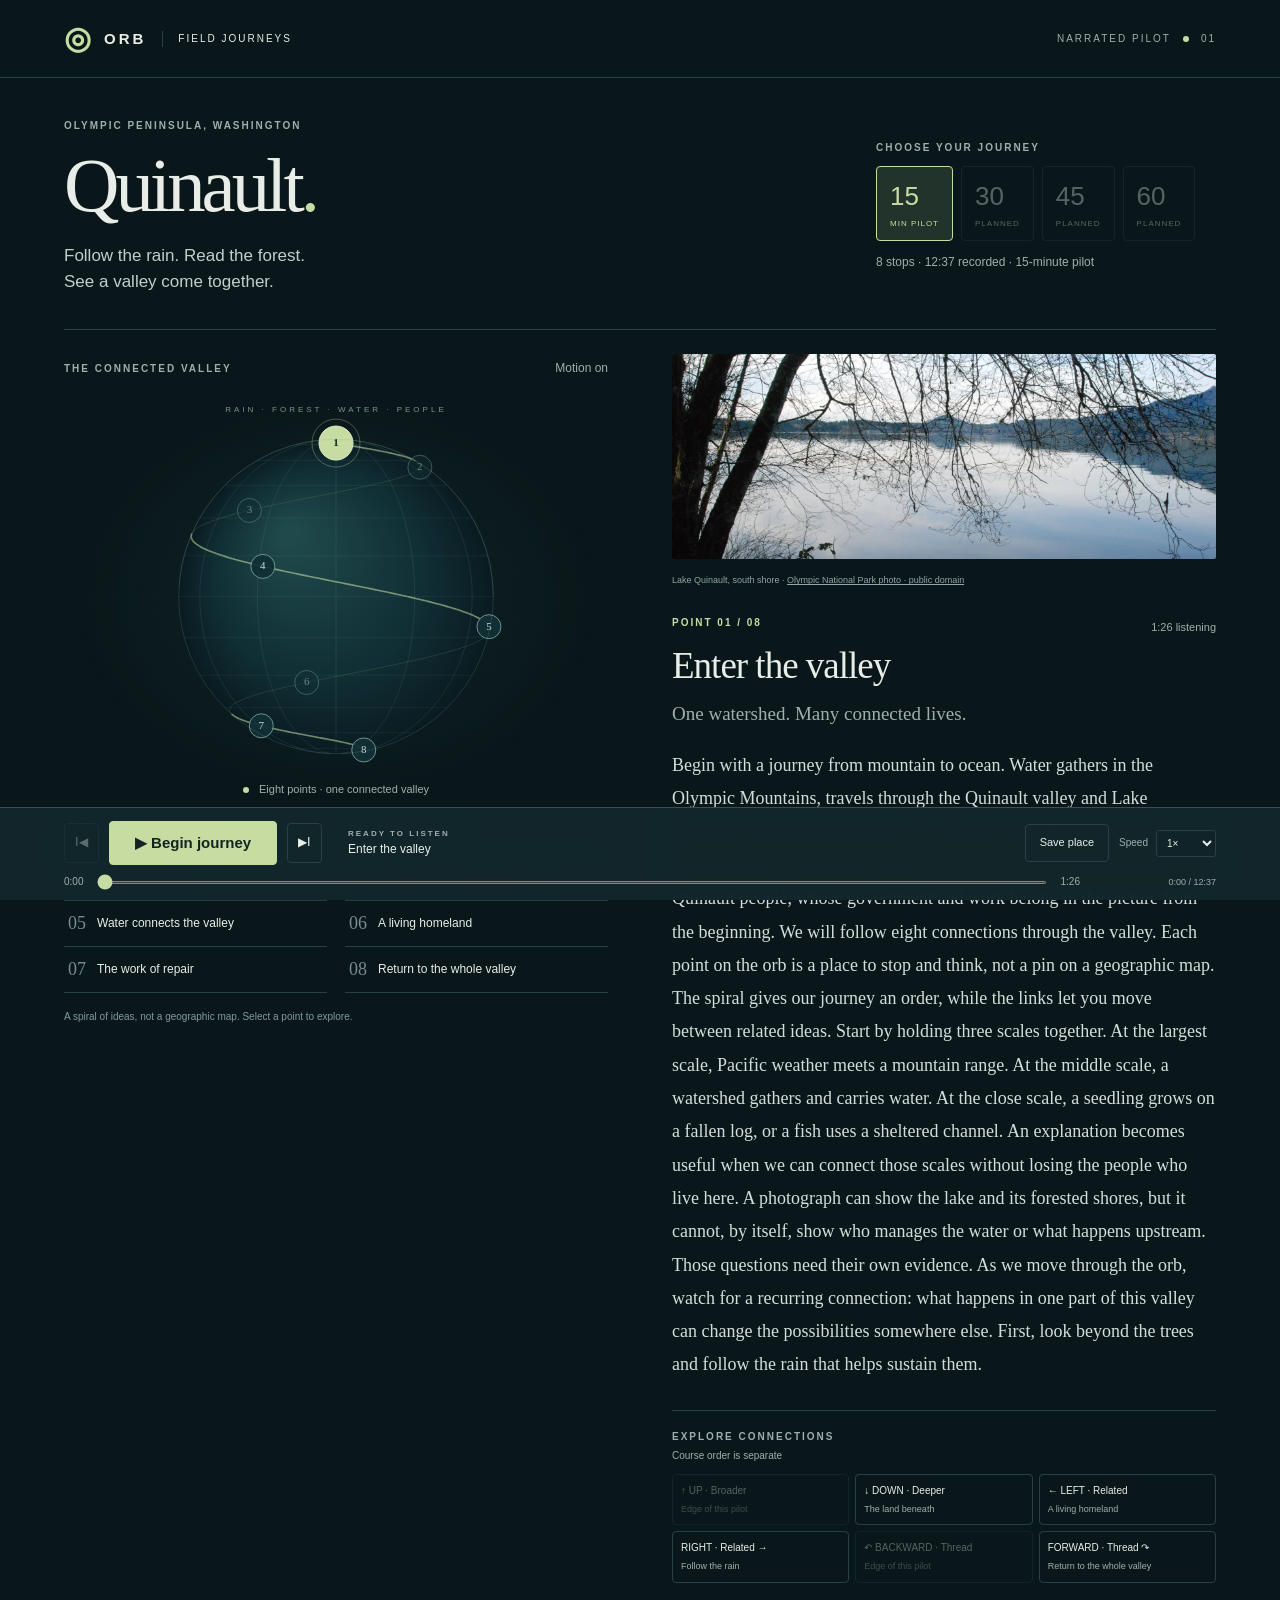
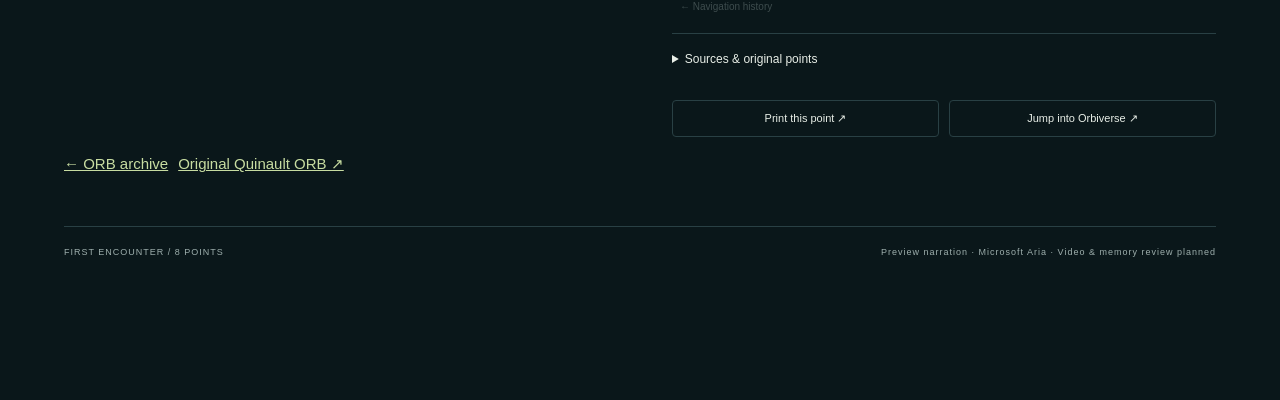
==== commit 312395fa: "Publish narrated Quinault spiral journey and preserve original orb Add the eight-point course player" ====
--- a/index.html
+++ b/index.html
@@ -1,827 +1,19 @@
-<!DOCTYPE html>
-<html lang="en"><head>
-<meta charset="utf-8">
-<meta name="viewport" content="width=device-width,initial-scale=1">
-<title>Orb — The Quinault rainforest</title>
-<style>
-:root{
-  --ink:#16150f; --cream:#f6f3ec;
-  --amber:oklch(.78 .13 70); --teal:oklch(.78 .13 165);
-  --rust:oklch(.82 .13 30); --odd:oklch(.80 .13 310);
-  --mono:ui-monospace,SFMono-Regular,Menlo,Consolas,monospace;
-  --sans:system-ui,-apple-system,"Segoe UI",Roboto,sans-serif;
-  --serif:Iowan Old Style,Palatino,Georgia,"Times New Roman",serif;
-}
-*{box-sizing:border-box}
-html,body{margin:0;background:#0c0b08;color:var(--cream);font-family:var(--sans)}
-body{padding:18px;display:flex;justify-content:center}
-.wrap{width:100%;max-width:1180px}
-.hd{display:flex;flex-wrap:wrap;gap:10px 18px;align-items:baseline;border-bottom:1px solid rgba(246,243,236,.13);padding-bottom:12px;margin-bottom:16px}
-.brand{font:600 10px/1 var(--mono);letter-spacing:.16em;color:var(--amber)}
-.snap{font:400 10px/1.5 var(--mono);color:rgba(246,243,236,.42)}
-h1{font:500 20px/1.3 var(--serif);margin:2px 0 0;flex-basis:100%;text-wrap:pretty}
-.cols{display:grid;grid-template-columns:530px minmax(0,1fr);gap:22px;align-items:start}
-@media(max-width:980px){.cols{grid-template-columns:1fr}}
-.stage{position:sticky;top:18px}
-@media(max-width:980px){.stage{position:static}}
-svg#orb{width:100%;height:auto;display:block;touch-action:pan-y;cursor:grab}
-svg#orb:active{cursor:grabbing}
-.node{cursor:pointer;outline:none}
-.node .dot{fill:rgba(246,243,236,.55);transition:none}
-.node .hit{fill:transparent}
-.node .lbl{font:400 9.5px var(--mono);fill:rgba(246,243,236,.62);paint-order:stroke;stroke:#0c0b08;stroke-width:2.6px;stroke-linejoin:round;pointer-events:none}
-.node[data-t="city"] .dot{r:4.6;fill:rgba(246,243,236,.8)}
-.node[data-t="city"] .lbl{font-size:10.5px;fill:rgba(246,243,236,.86)}
-.node[data-v="1"] .dot{fill:var(--teal)}
-.node[data-cur="1"] .dot{fill:var(--amber)}
-.node[data-cur="1"] .lbl{fill:var(--amber);font-weight:600}
-.node[data-pin="1"] .dot{stroke:var(--odd);stroke-width:2}
-.node:focus-visible .dot{stroke:var(--cream);stroke-width:2}
-.ctl{display:flex;flex-wrap:wrap;gap:6px;margin-top:10px}
-.sc{padding:5px 9px;border-radius:99px;border:1px solid rgba(246,243,236,.14);background:rgba(246,243,236,.04);font:400 9.5px/1 var(--mono);color:rgba(246,243,236,.55);cursor:pointer}
-.sc b{font-weight:600;color:var(--amber)}
-.sc:hover{border-color:rgba(246,243,236,.3)}
-.route{margin-top:9px;font:400 10px/1.6 var(--mono);color:rgba(246,243,236,.45);text-wrap:pretty}
-.route b{color:var(--cream);font-weight:500}
-.route .x{color:var(--teal)}
-.pinrail{margin-top:8px;display:flex;flex-wrap:wrap;gap:5px;align-items:center}
-.pin{padding:4px 8px;border-radius:99px;border:1px solid oklch(.80 .13 310 / .45);font:400 9.5px/1 var(--mono);color:var(--odd);cursor:pointer}
-.panel{background:#16150f;border:1px solid rgba(246,243,236,.12);border-radius:12px;padding:16px}
-.lbl{font:400 10px/1 var(--mono);letter-spacing:.14em;color:rgba(246,243,236,.36)}
-.pos{font:500 19px/1.3 var(--serif);margin-top:7px;text-wrap:pretty}
-.read{font:300 15px/1.62 var(--serif);margin-top:12px;text-wrap:pretty;color:rgba(246,243,236,.94)}
-.read p{margin:0 0 .75em}
-.gauges{display:grid;grid-template-columns:repeat(auto-fit,minmax(88px,1fr));gap:8px;margin-top:16px;padding:11px;border:1px solid rgba(246,243,236,.12);border-radius:8px;background:rgba(246,243,236,.03)}
-.gl{font:400 8.5px/1 var(--mono);letter-spacing:.09em;color:rgba(246,243,236,.4)}
-.gv{font:500 11.5px/1.3 var(--sans);margin-top:5px}
-.gauges .cap{grid-column:1/-1;font:400 9px/1.5 var(--mono);color:rgba(246,243,236,.34);border-top:1px solid rgba(246,243,236,.09);padding-top:8px;text-wrap:pretty}
-.rt{margin-top:9px;padding:10px 11px;border:1px dashed rgba(246,243,236,.14);border-radius:8px;font:400 10px/1.6 var(--mono);color:rgba(246,243,236,.5)}
-.rt b{color:var(--cream);font-weight:500}
-.bar{height:4px;border-radius:99px;background:rgba(246,243,236,.1);margin-top:7px;overflow:hidden}
-.bar i{display:block;height:100%;background:var(--amber)}
-.pads{display:grid;grid-template-columns:1fr 1fr;gap:7px;margin-top:14px}
-.pad{border:1px solid rgba(246,243,236,.15);border-radius:8px;padding:9px 10px;background:none;color:inherit;text-align:left;cursor:pointer;font:inherit}
-.pad:hover{border-color:rgba(246,243,236,.34)}
-.pad[disabled]{opacity:.42;cursor:default}
-.pad .pd{font:400 9px/1 var(--mono);letter-spacing:.1em;color:rgba(246,243,236,.42)}
-.pad .pt{font:500 12px/1.3 var(--sans);margin-top:5px;text-wrap:pretty}
-.pad .pc{font:400 9px/1.4 var(--mono);color:rgba(246,243,236,.38);margin-top:4px}
-.pad.thread{border-color:oklch(.78 .13 165 / .34)}
-.pad.thread .pd{color:var(--teal)}
-.pad.home{border-color:oklch(.82 .13 30 / .5);background:oklch(.82 .13 30 / .09)}
-.pad.home .pd{color:var(--rust)}
-.fan{margin-top:6px;display:flex;flex-wrap:wrap;gap:5px}
-.fanb{border:1px solid rgba(246,243,236,.12);border-radius:99px;padding:4px 9px;background:none;color:rgba(246,243,236,.72);font:400 10px/1.3 var(--mono);cursor:pointer}
-.fanb:hover{border-color:rgba(246,243,236,.3)}
-.fanb.alt{border-color:oklch(.80 .13 310 / .4);color:var(--odd)}
-.sec{margin-top:16px;border-top:1px solid rgba(246,243,236,.11);padding-top:13px}
-.h2{font:600 10px/1 var(--mono);letter-spacing:.14em;color:var(--amber)}
-.h2.t{color:var(--teal)}
-.note{font:400 11.5px/1.5 var(--sans);color:rgba(246,243,236,.6);margin-top:7px;text-wrap:pretty}
-.opts{margin-top:9px;display:flex;flex-direction:column;gap:5px}
-.opt{display:flex;gap:8px;align-items:flex-start;padding:7px 9px;border:1px solid rgba(246,243,236,.11);border-radius:7px;cursor:pointer;background:rgba(246,243,236,.02)}
-.opt.on{border-color:oklch(.78 .13 70 / .55);background:oklch(.78 .13 70 / .08)}
-.opt .k{font:400 9px/1.4 var(--mono);color:rgba(246,243,236,.36);letter-spacing:.08em;flex:0 0 52px;padding-top:1px}
-.opt .v{font:400 11.5px/1.45 var(--sans);flex:1;text-wrap:pretty}
-.opt .f{display:block;font:400 10px/1.45 var(--mono);color:rgba(246,243,236,.42);margin-top:3px}
-.opt input{display:none}
-textarea{width:100%;margin-top:9px;min-height:190px;background:#0c0b08;color:rgba(246,243,236,.86);border:1px solid rgba(246,243,236,.14);border-radius:7px;padding:10px;font:400 10.5px/1.6 var(--mono);resize:vertical}
-.btns{display:flex;gap:7px;margin-top:8px;flex-wrap:wrap}
-.btn{padding:9px 13px;border-radius:7px;background:var(--amber);color:var(--ink);border:none;font:600 11.5px/1 var(--sans);cursor:pointer}
-.btn.ghost{background:none;border:1px solid rgba(246,243,236,.22);color:var(--cream);font-weight:500}
-details{margin-top:14px;border:1px solid rgba(246,243,236,.11);border-radius:8px;padding:10px 12px}
-summary{font:600 10px/1 var(--mono);letter-spacing:.13em;color:rgba(246,243,236,.5);cursor:pointer}
-table{width:100%;border-collapse:collapse;margin-top:10px;font:400 11px/1.45 var(--sans)}
-td{padding:6px 8px;border-bottom:1px solid rgba(246,243,236,.08);vertical-align:top;color:rgba(246,243,236,.62)}
-td:first-child{color:rgba(246,243,236,.88);width:47%}
-.course{border:1px solid oklch(.78 .13 70 / .38);background:oklch(.78 .13 70 / .06);border-radius:10px;padding:12px 13px;margin-bottom:15px}
-.course.off{display:none}
-.crow{display:flex;justify-content:space-between;align-items:baseline;gap:10px;flex-wrap:wrap}
-.cmod{font:600 11px/1.3 var(--mono);letter-spacing:.06em;color:var(--amber)}
-.cn{font:400 9.5px/1 var(--mono);color:rgba(246,243,236,.45)}
-.cwhy{font:400 12.5px/1.55 var(--sans);color:rgba(246,243,236,.86);margin-top:8px;text-wrap:pretty}
-.cblurb{font:300 13px/1.55 var(--serif);color:rgba(246,243,236,.72);margin-top:7px;text-wrap:pretty}
-.cmove{font:400 9.5px/1.4 var(--mono);color:var(--teal);margin-top:7px}
-.cmove.jump{color:var(--odd)}
-.coff{font:400 10.5px/1.45 var(--mono);color:var(--rust);margin-top:7px}
-.cbtns{display:flex;gap:6px;margin-top:9px;flex-wrap:wrap}
-.foot{margin-top:16px;font:400 10px/1.6 var(--mono);color:rgba(246,243,236,.3);text-wrap:pretty}
-</style></head>
-<body><div class="wrap">
-
-<div class="hd">
-  <span class="brand">ORB · PRINTED</span>
-  <span class="snap" id="snap"></span>
-  <h1 id="subj"></h1>
-</div>
-
-<div class="cols">
- <div class="stage">
-  <svg id="orb" viewBox="0 0 530 530" role="application" aria-label="Rotating orb. Click a point to travel.">
-    <g id="pathback"></g>
-    <g id="chrome"></g>
-    <g id="face"></g>
-    <g id="pathfront"></g>
-  </svg>
-  <div class="ctl">
-    <button class="sc" id="cSpin">spin: <b>on</b></button>
-    <button class="sc" id="cDraw">draw density: <b>normal</b></button>
-    <button class="sc" id="cBack">step back</button>
-    <button class="sc" id="cHome">return to anchor</button>
-    <button class="sc" id="cAddr">copy address</button>
-    <button class="sc" id="cCourse">start the course</button>
-  </div>
-  <div class="route" id="route"></div>
-  <div class="pinrail" id="pinrail"></div>
-  <div class="foot" id="help"></div>
- </div>
-
- <div class="panel">
-  <div class="course off" id="coursebar"></div>
-  <div class="lbl">POSITION</div>
-  <div class="pos" id="pos"></div>
-  <div class="read" id="read"></div>
-
-  <div class="gauges" id="gauges"></div>
-  <div class="rt" id="rt"></div>
-
-  <div class="sec"><div class="h2">MOVE</div><div class="pads" id="pads"></div></div>
-
-  <div class="sec"><div class="h2 t">TRIANGULATE</div>
-    <div class="note" id="triNote"></div>
-    <div class="fan" id="tri"></div>
-  </div>
-
-  <div class="sec"><div class="h2">SEED THE NEXT ORB</div>
-    <div class="note" id="seedNote"></div>
-    <div class="lbl" style="margin-top:11px">ANCHOR THE NEXT ORB ON</div>
-    <div class="opts" id="anchors"></div>
-    <div class="lbl" style="margin-top:12px">HOW IT SHOULD RUN</div>
-    <div class="ctl" id="runctl"></div>
-    <div class="lbl" style="margin-top:12px">CARRY INTO THE PROMPT</div>
-    <div class="ctl" id="carryctl"></div>
-    <textarea id="seedbox" readonly aria-label="Composed prompt"></textarea>
-    <div class="btns">
-      <button class="btn" id="cCopy">copy prompt</button>
-      <button class="btn ghost" id="cPin">pin this position</button>
-    </div>
-  </div>
-
-  <details id="crs"><summary>THE GUIDED ROUTE — WHAT IT IS AND WHAT IT CLAIMS</summary>
-    <div class="note" id="cnote"></div>
-    <div class="note" id="chonest"></div>
-    <div class="fan" id="cmods" style="margin-top:10px"></div>
-  </details>
-  <details id="red"><summary>WHAT THIS FILE IS NOT — THE DECLARED REDUCTION</summary>
-    <table><tbody>
-      <tr><td>noun mode</td><td>verb mode — no artifact, no cost notes, no reversibility</td></tr>
-      <tr><td>all six directions, with fans on every axis</td><td>images — no illustration, no photograph, no drought</td></tr>
-      <tr><td>UP's part-of / instance-of split, with upAlt fans where one was authored</td><td>the delta line, parking, converse mode</td></tr>
-      <tr><td>all five instruments, computed over the authored terrain</td><td>live re-measurement — the terrain is frozen at build time</td></tr>
-      <tr><td>the trail, as a drawn path and as an address</td><td>frontier rooms — the file names and seeds an edge, it does not furnish one</td></tr>
-      <tr><td>the triangulator, over an authored apex table</td><td>shape detection — a printed orb is a sphere and says so</td></tr>
-      <tr><td>continuous rotation, drag, keyboard navigation, markers that travel on a tap</td><td>a live model — the workshop composes text, it does not answer</td></tr>
-      <tr><td>build density stated; draw density as a page control</td><td>any claim about how fast you read — the rate is one stated assumption</td></tr>
-      <tr><td>a seed workshop at every position: authored angles, apex and rejected-pair bases, the ring, and a pinned set</td><td>&nbsp;</td></tr>
-    </tbody></table>
-    <div class="note" id="bnote"></div>
-  </details>
- </div>
-</div>
-</div>
-
-<script>const ORB={"BUILD":{"density":"exhaustive","bands":6,"worlds":3,"authored":"22 August 2026","note":"Two deviations from the exhaustive preset, stated rather than hidden. (1) The preset suggests six adjacent worlds of about twenty positions; this build authors two, at 22 each, and puts the remaining effort into the subject's world. Two worlds with full readings beat six with stubs. (2) Band sizes never decrease going down, because with bands this crowded a position without its own child would be handed a cousin by the 95-degree window and the inverse guarantee would break. Repairing that costs positions, and the count reflects it."},"SUBJECT":{"id":"valley-whole","world":"forest","label":"The Quinault rainforest as one valley of coastal temperate rainforest — inhabited, logged and contested ground"},"THREAD":[{"id":"making","label":"How the valley was made","gloss":"What the Quinault rainforest follows from: ice, accreted rock, a rising sea, and several thousand years of people.","entry":"ice","cap":"origin"},{"id":"forest","label":"The Quinault valley now","gloss":"The valley as it currently stands — living system and inhabited, logged, contested ground.","entry":"valley-whole"},{"id":"becoming","label":"What the valley is becoming","gloss":"What follows from the valley now: a warming watershed, a village moving uphill, a century-long repair, and an unresolved argument about who decides.","entry":"warming","cap":"terminus"}],"WORLDS":{"making":[{"id":"ice","tier":"city","ab":1,"label":"Ice as the sculptor — glaciers that cut the trough the rainforest now fills","view":"The shape of the Quinault valley is glacial. During the Pleistocene, alpine glaciers flowed out of the Olympic interior down each of the west-side drainages, deepening and straightening what had been V-shaped stream valleys into broad U-shaped troughs, oversteepening the walls, and grinding the floors below the level a river alone would cut.\n\nThey also carried and dumped enormous quantities of debris. Where the Quinault glacier reached its terminus, it left ridges of till across the valley — and it is behind one of those that Lake Quinault sits.\n\nEverything the valley is now depends on this. A wide flat floor for a floodplain forest, a mid-valley lake for a sockeye run, deep unconsolidated deposits for soil: all of it is glacial inheritance, laid down before any of the trees.","angles":[{"l":"Landforms as inherited constraints","f":"Present-day ecosystems occupy shapes produced by processes that are no longer operating, so their form is a record rather than a response."},{"l":"U-shaped versus V-shaped valleys","f":"Glaciers and rivers erode by different mechanisms and produce distinguishable cross-sections, allowing past glaciation to be read from topography alone."}],"level":2,"lon":45.0,"edge":["up","backward"]},{"id":"uplift-rock","tier":"city","ab":2,"label":"The rock beneath — an accreted, uplifted mass wrung out of the Pacific floor","view":"The Olympic Mountains are not a volcanic range and not a simple fold belt. They are made largely of marine sedimentary rock scraped off the subducting Juan de Fuca plate and jammed against the continent, wrapped on its eastern and northern flanks by a horseshoe of older basalt erupted on the sea floor.\n\nThat material has been thrust upward, folded, faulted and pervasively sheared. It is weak rock, easily eroded, which is why the range is steep and unstable and why its rivers carry so much sediment.\n\nThe consequence for the valley is direct. Soft rock plus extreme rainfall plus steep slopes produces high landslide rates and abundant sediment supply, which is a large part of why the lowland river is braided and why it needs wood to hold itself together.","angles":[{"l":"Accretionary wedges as mountain-building","f":"Some ranges are assembled from material scraped off a descending oceanic plate rather than from folding of continental crust or from volcanism."},{"l":"Rock strength as a control on landscape form","f":"The erodibility of the underlying material determines slope angles, drainage density and sediment yield more directly than climate does."}],"level":2,"lon":135.0,"edge":["up","backward"]},{"id":"ocean-arrival","tier":"city","ab":2,"label":"The ocean's arrival — sea level, coastline and the earthquake that resets it","view":"The coastline this valley meets is young. At the last glacial maximum, sea level stood far lower and the shoreline lay well west of where it is now; as ice melted, the sea rose rapidly and drowned the outer shelf, arriving at approximately its present position within the last several thousand years.\n\nThe coast is also tectonically active in a specific and violent way. The Cascadia subduction zone runs offshore, locked and accumulating strain, and it releases in great earthquakes — the most recent in January 1700 — that drop the coastline by a metre or more instantly and generate a Pacific-wide tsunami.\n\nSo the shoreline at Taholah is not a stable line. It is a position between events, in a system that periodically resets it downward.","angles":[{"l":"Coseismic subsidence","f":"A subduction earthquake can lower a coastline by a metre or more in seconds, permanently changing which land is above tide."},{"l":"Rapid post-glacial sea-level rise","f":"The transition out of a glacial period raised sea level by more than a hundred metres, drowning coastlines and relocating shorelines by many kilometres."}],"level":2,"lon":225.0,"edge":["up","backward"]},{"id":"first-people","tier":"city","ab":1,"label":"The people already here — millennia of occupation before any of the present arrangements","view":"Human presence on this coast goes back millennia, and the Quinault and their neighbours have oral histories that place them here from the beginning. Archaeological and linguistic evidence documents long, continuous occupation of the outer coast and the river valleys, with permanent winter villages at river mouths and seasonal movement to fishing, hunting and gathering sites.\n\nThe economy was built on salmon, marine mammals, shellfish, elk and cedar, and it was not a subsistence economy in the marginal sense — it supported dense settlement, substantial architecture, extensive trade and elaborate social organisation.\n\nThe relevant point for this valley: the forest, the river and the fish were being managed, harvested and understood as a system for a very long time before 1855, and the treaty was an event within that history rather than the start of it.","angles":[{"l":"Sedentary societies without agriculture","f":"Dense permanent settlement and social complexity developed on this coast from wild resource abundance rather than from cultivation."},{"l":"Oral history as evidence alongside archaeology","f":"Detailed traditional accounts of past events have in several documented cases been corroborated by independent physical evidence."}],"level":2,"lon":315.0,"edge":["up","backward"]},{"id":"glacial-carving","tier":"town","ab":2,"label":"How a glacier cuts — plucking, abrasion, and the trough that results","view":"Glacial erosion works two ways at once. Meltwater penetrates joints in the bedrock, refreezes, and levers blocks free, which the ice carries away — plucking. And the rock debris already frozen into the ice base grinds across the bed as the glacier moves — abrasion, which polishes and scores the surface.\n\nBecause ice fills the entire cross-section of the valley rather than occupying a channel at the bottom, it erodes the walls as well as the floor. That is what converts a stream-cut V into a glacial U.\n\nIt also removes the interlocking spurs a river leaves, truncating them into steep faces, and it overdeepens sections of the floor into basins — the reason glaciated valleys so often contain lakes strung along their length.","angles":[{"l":"Erosion across a full cross-section","f":"An agent that fills a valley rather than flowing along its base reshapes the walls, producing a fundamentally different profile."},{"l":"Overdeepening and closed basins","f":"Ice can erode below the level a river could reach, creating depressions that fill with water once the ice is gone."}],"level":1,"lon":28.8,"edge":["backward"]},{"id":"moraine-dam","tier":"town","ab":1,"label":"The moraine that made the lake — debris left at a glacier's furthest reach","view":"A glacier at a stable terminus acts as a conveyor: ice arrives, melts, and drops the rock it carried in a ridge across the valley. When the ice retreats, that ridge stays.\n\nLake Quinault sits behind such deposits. The river fills the overdeepened basin upstream of them and spills through, which is why there is a large lake at low elevation in the middle of a river rather than at its head.\n\nThe lake is therefore temporary in geological terms — it is filling with sediment delivered from upstream and will eventually become floodplain. The blueback's entire life history depends on a landform that is in the process of disappearing on its own, quite apart from anything people do.","angles":[{"l":"Lakes as transient features","f":"Every lake is filling with sediment and will eventually cease to exist, so lake-dependent species occupy inherently temporary habitat."},{"l":"Depositional landforms as records of a stable margin","f":"A terminal ridge marks where an ice front held position long enough to accumulate debris, dating and locating a past climate state."}],"level":1,"lon":61.2,"edge":["backward"]},{"id":"accretion","tier":"town","ab":3,"label":"Accretion — building a mountain range out of scraped-off sea floor","view":"Where an oceanic plate descends beneath a continent, most of it goes down, but the soft sediment on top is partly scraped off and stacked against the overriding plate in a wedge of thrust slices, each younger than the one above it.\n\nThe Olympic core is such a wedge: marine sandstones and shales, deformed, sheared and locally metamorphosed, thickened until it rose above sea level.\n\nThe mechanism explains features that otherwise seem unrelated — the range's roughly circular plan, its lack of volcanoes despite sitting above a subduction zone, the pervasive weakness of the rock, and the fact that a mountain range on the coast is made of ocean floor.","angles":[{"l":"Material sorted by what a process can and cannot carry down","f":"Subduction selectively returns dense material to the mantle while accreting lighter material, sorting the crust over geological time."},{"l":"Absence of volcanoes above a subduction zone","f":"Volcanic arcs form at a specific depth of plate descent, so regions of the same subduction system nearer the trench have no volcanism."}],"level":1,"lon":118.8,"edge":["backward"]},{"id":"crescent-basalt","tier":"town","ab":3,"label":"The basalt horseshoe — ocean-floor lava wrapped around the range","view":"The eastern and northern flanks of the Olympics are formed of a thick sequence of basalt erupted underwater, including pillow lavas whose rounded bulbous forms record lava chilling instantly against seawater.\n\nThis basalt is far more resistant than the sedimentary core, which is why it stands up as the range's outer rim and why the highest and most rugged eastern peaks are made of it.\n\nIts arrangement — a horseshoe open to the west — is one of the more striking map patterns in North American geology, and reconstructing how a slab of oceanic volcanic crust ended up bent around a continental margin has occupied regional geologists for decades.","angles":[{"l":"Pillow lava as a diagnostic texture","f":"The physical form of a solidified lava records whether it erupted underwater, allowing ancient environments to be identified from rock texture alone."},{"l":"Differential erosion producing topography","f":"Where rocks of different hardness are juxtaposed, the resulting landscape shape reflects the contrast in erodibility rather than any original elevation difference."}],"level":1,"lon":151.2,"edge":["backward"]},{"id":"post-glacial-sea","tier":"town","ab":2,"label":"The rising sea — how the modern coastline got where it is","view":"As the continental ice sheets melted, global sea level rose by well over a hundred metres, rapidly at first and then decelerating. The outer continental shelf off Washington, dry land at the glacial maximum, was flooded.\n\nFor people living on this coast, that meant a shoreline in continuous motion over generations — village sites drowned, estuaries formed and shifted, and the geography of settlement continually revised. Most of the archaeological record of the earliest coastal occupation is now underwater.\n\nThe rise slowed markedly a few thousand years ago, which is when the coastline stabilised close to its present position and the modern pattern of river-mouth villages became possible. That stability is the historically unusual condition, not the norm.","angles":[{"l":"Archaeological record lost to sea-level change","f":"Evidence of early coastal occupation worldwide is systematically underrepresented because the coastlines of the period are now submerged."},{"l":"Recent stability as an anomaly","f":"The relatively fixed sea level of the last few thousand years is unusual in the longer record, and the settlement patterns built during it assume a condition that was temporary."}],"level":1,"lon":208.8,"edge":["backward"]},{"id":"cascadia","tier":"town","ab":2,"label":"Cascadia — the locked fault offshore and the events it produces","view":"The Juan de Fuca plate descends beneath North America along a fault running roughly from northern California to Vancouver Island. It is largely locked: the plates are not sliding steadily, so strain accumulates and is released in infrequent great earthquakes of magnitude nine or so.\n\nEvidence for this accumulated from several independent directions — buried marsh soils showing sudden subsidence, sand sheets left by tsunamis, drowned ghost forests of cedar killed by saltwater, and turbidite layers in offshore sediment cores.\n\nThe recurrence interval averages several centuries and is irregular. The most recent rupture was in January 1700, which places the present moment well inside the range where the next one is plausible, and that is the planning basis for every coastal community here.","angles":[{"l":"Recognising a hazard from geological evidence alone","f":"A recurring catastrophic event can be identified and characterised entirely from physical traces where no historical record of it exists."},{"l":"Locked faults and strain accumulation","f":"Faults that do not creep store energy between ruptures, so long quiet periods indicate larger rather than smaller future events."}],"level":1,"lon":241.2,"edge":["backward"]},{"id":"arrival","tier":"town","ab":2,"label":"Arrival and continuity — how long people have been on this coast","view":"Archaeological dates from the Northwest Coast establish human presence for many thousands of years, with the record thinning backward largely because the older coastline is submerged. Debate over routes and timing continues, with a coastal migration pathway now widely regarded as plausible or likely.\n\nQuinault oral tradition does not frame this as arrival. It describes origin in this place, and the Nation's own account of its relationship to the coast begins here rather than elsewhere.\n\nBoth framings are in the record and they are answering different questions — one about the movement of populations, one about the relationship of a people to a place. Treating either as a correction of the other misreads what each is for.","angles":[{"l":"Two accounts answering different questions","f":"Origin narratives and migration studies can both be accurate while being incommensurable, because they describe different relations between people and territory."},{"l":"Coastal migration routes","f":"A sea-based route into the Americas is difficult to test because the relevant shorelines are now submerged, biasing the available evidence toward inland sites."}],"level":1,"lon":298.8,"edge":["backward"]},{"id":"precontact-forest","tier":"town","ab":1,"label":"A managed forest — the valley before it was called wilderness","view":"The pre-treaty valley was not unused. Weirs and traps were built and operated on the river; cedar was harvested from standing trees; berry grounds and prairies elsewhere on the peninsula were maintained by burning; elk were hunted systematically; and the coast supplied clams, smelt and marine mammals.\n\nThe harvest was governed. Access to specific sites was held by particular families and lineages, and the timing and quantity of taking were socially regulated rather than open.\n\nThis matters because the twentieth-century framing of these valleys as untouched wilderness erased an existing management system and the people running it. The forest that so impressed early conservationists was not a forest without people; it was a forest with different people in it, doing different things.","angles":[{"l":"The wilderness category and its erasures","f":"Designating a landscape as untouched has repeatedly required disregarding the people who were managing it and the practices that shaped it."},{"l":"Property rights in specific harvest sites","f":"Many societies without land ownership in the European sense held detailed heritable rights to particular fishing and gathering locations."}],"level":1,"lon":331.2,"edge":["backward"]},{"id":"u-valley","tier":"point","ab":2,"label":"The trough itself — reading the Quinault's cross-section","view":"Stand on the valley floor below the lake and the profile is legible: a wide flat bottom, walls that rise steeply and then ease, and a river occupying only a fraction of the floor it runs across.\n\nA river of this size, given the time available, would not have cut a floor this wide. It occupies a space excavated by something much larger and then partly refilled with sediment.\n\nThat is why there is room here for a braided channel, multiple side channels, and a floodplain forest. The habitat complexity the sockeye depend on exists because the valley is far wider than the river that now runs in it.","angles":[{"l":"Underfit streams","f":"A river much smaller than the valley it occupies is evidence that the valley was cut by a different and larger process."},{"l":"Inherited space as habitat capacity","f":"The physical room available to a river, set by an earlier landform, limits how much habitat complexity it can develop."}],"level":0,"lon":28.8,"edge":["down","backward"]},{"id":"lake-formation","tier":"point","ab":1,"label":"How Lake Quinault came to be where it is","view":"The combination is specific: an overdeepened basin scoured by ice, closed downstream by glacial deposits, at low elevation, on a river that continues through it.\n\nEach element is required. Without the overdeepening there is no basin. Without the deposits there is no dam. Without the low elevation the lake would be cold and unproductive. Without a through-flowing river there is no anadromous access.\n\nChange any one and the blueback does not exist, because sockeye need a lake and this is the only one in the system. An entire evolutionarily distinct population turns on the specific geometry of a Pleistocene ice margin.","angles":[{"l":"Contingency in species distribution","f":"Where a population depends on a landform produced by a particular sequence of events, its existence is an accident of geological history rather than an outcome of adaptation."},{"l":"Conjunctive conditions","f":"Some outcomes require several independent conditions to hold simultaneously, making them rare even where each condition alone is common."}],"level":0,"lon":61.2,"edge":["down","backward"]},{"id":"terranes","tier":"point","ab":3,"label":"Terranes — the continent assembled from arriving fragments","view":"Much of western North America is built from terranes: crustal blocks with their own distinct geological histories, carried in by plate motion and welded onto the margin, each separated from its neighbours by faults rather than by gradual transitions.\n\nThey are identified by mismatch. Fossil assemblages that belong to a different latitude, palaeomagnetic signatures pointing elsewhere, rock sequences with no counterpart across the bounding fault.\n\nThe picture that results is a continent that grew by accumulation, and a western margin assembled from pieces that originated at widely separated places and arrived over long stretches of time. The Olympics are among the most recent additions.","angles":[{"l":"Palaeomagnetism as a locator","f":"Magnetic minerals recording the field direction at the time of formation allow the original latitude of a rock body to be estimated, revealing later transport."},{"l":"Boundaries defined by discontinuity","f":"Units in many classification systems are identified by the sharpness of the break between them rather than by any internal property."}],"level":0,"lon":118.8,"edge":["down","backward"]},{"id":"pillow-basalt","tier":"point","ab":3,"label":"Pillow lava — lava that froze the instant it met the sea","view":"When basaltic lava erupts underwater, its outer surface chills to glass almost immediately while the interior stays fluid. Pressure builds until the crust ruptures at a point, a new lobe extrudes, and the process repeats — producing stacked, rounded, sack-like masses with glassy rinds and radial cracks.\n\nBecause this only happens under water, pillow structure is diagnostic. A pillow basalt outcrop is direct physical evidence that the site was submarine at the time of eruption, regardless of where it now sits.\n\nFinding it high in a mountain range is therefore an unambiguous statement about the history of the rock, and it is one of the more direct pieces of evidence a non-specialist can read in the field.","angles":[{"l":"Textures that record their formation environment","f":"Physical structures produced by a process can be diagnostic of the conditions under which it occurred, letting past environments be read from form alone."},{"l":"Field evidence legible without instruments","f":"Some geological conclusions rest on shapes visible to the naked eye, which is why the discipline developed observationally long before laboratory methods existed."}],"level":0,"lon":151.2,"edge":["down","backward"]},{"id":"holocene-rise","tier":"point","ab":3,"label":"The shape of the rise — fast, then slowing, then nearly flat","view":"Post-glacial sea-level rise was not steady. It was rapid while the great ice sheets were collapsing, with intervals of extremely fast rise, then decelerated sharply as the remaining ice stabilised, and has been comparatively slow for the last several thousand years.\n\nThat deceleration is what allowed coastal ecosystems to establish in fixed positions and human settlement to consolidate at particular sites. Estuaries, tidal marshes and river-mouth villages all require a shoreline that stays put long enough for them to develop.\n\nThe present concern about sea level is not that the sea is rising, which it has done before. It is that the rate is increasing again after a long period during which everything now standing on the coast was built on the assumption that it would not.","angles":[{"l":"Rates mattering more than totals","f":"Systems can accommodate large changes delivered slowly while failing under smaller changes delivered quickly, so rate is often the operative variable."},{"l":"Infrastructure encoding an assumption of stability","f":"Built environments embed the environmental conditions of the period in which they were constructed, and cannot renegotiate them."}],"level":0,"lon":208.8,"edge":["down","backward"]},{"id":"quake-1700","tier":"point","ab":2,"label":"26 January 1700 — a Pacific earthquake dated from Japanese records","view":"A tsunami struck the coast of Japan in late January 1700 with no accompanying local earthquake — an orphan tsunami, recorded in village documents with dates and damage.\n\nIndependently, in the Pacific Northwest, drowned coastal forests and buried marsh soils showed sudden subsidence, and tree-ring dating of cedar killed by saltwater put their last complete growth year at 1699. Indigenous oral accounts along the coast describe a night of violent shaking and a sea that came in.\n\nCombining these gives a date and an approximate time: the evening of 26 January 1700, a rupture of the full Cascadia margin, magnitude around nine. It is one of the most satisfying pieces of historical reconstruction in earth science, and it converted a suspected hazard into a dated one.","angles":[{"l":"Independent lines of evidence converging on one date","f":"A conclusion supported by written records, tree rings and oral tradition from separate places rests on a stronger footing than any single source could provide."},{"l":"Written records of one place dating an event in another","f":"Documentary evidence can fix the timing of a physical event on the far side of an ocean where no local records exist."}],"level":0,"lon":241.2,"edge":["down","backward"]},{"id":"oral-history","tier":"point","ab":2,"label":"Oral accounts as record — what the coastal traditions preserved","view":"Coastal Northwest oral traditions include accounts of violent shaking followed by the sea coming in and destroying villages, transmitted across generations before any written record existed on this coast.\n\nWhen the 1700 event was reconstructed from geology and Japanese documents, those accounts turned out to be describing it — and in some cases preserving detail about which sites were destroyed and how people survived.\n\nThe general lesson is about the durability of transmitted knowledge under the right social conditions. A rigorously maintained oral tradition can carry specific information about a rare event across three centuries and remain accurate enough to check against physical evidence.","angles":[{"l":"Fidelity of transmission across centuries","f":"Formalised oral transmission with social mechanisms for correction can preserve specific factual content over spans usually assumed to require writing."},{"l":"Testing traditional accounts against physical evidence","f":"Where independent physical data exist, traditional accounts can be evaluated as claims about events rather than only interpreted as narrative."}],"level":0,"lon":292.968,"edge":["down","backward"]},{"id":"coastal-route","tier":"point","ab":3,"label":"The coastal route hypothesis — a migration path now under water","view":"The long-standing model of entry into the Americas through an inland ice-free corridor has been substantially challenged by dates from sites that predate the corridor's viability, and by evidence that the Pacific coast deglaciated earlier and offered marine resources along its length.\n\nThe difficulty is testing it. Any sites on the migration shoreline are now submerged under a hundred-plus metres of water on a continental shelf, which makes survey expensive and rare.\n\nThe result is a hypothesis strongly supported by indirect reasoning and thinly supported by direct evidence, for reasons that are structural rather than evidential. The record is not absent; it is underwater.","angles":[{"l":"Hypotheses limited by the accessibility of evidence","f":"Where the relevant record is physically difficult to reach, the balance of available data reflects sampling effort rather than what actually happened."},{"l":"Absence of evidence in systematically unsampled places","f":"Failing to find something in a region nobody has searched carries no inferential weight, though it often functions as if it does."}],"level":0,"lon":304.632,"edge":["down","backward"]},{"id":"weirs","tier":"point","ab":1,"label":"Weirs and traps — engineered fishing on a river that supplied a nation","view":"Fish weirs were substantial constructions: stake fences and lattice panels driven into the riverbed, arranged to guide fish into traps or holding areas where they could be taken selectively and in quantity.\n\nThey were also regulated. Weirs were opened at intervals to let fish pass upstream, ownership and operation were held by specific groups, and the timing of use was socially controlled. Waterlogged weir stakes preserved in river sediments have been dated at sites across the region, some going back thousands of years.\n\nThe picture is of a fishery run as infrastructure with rules, at scale, over a very long period — which is a different thing from harvesting, and it is the direct ancestor of the management the Nation's fisheries department does now.","angles":[{"l":"Selective harvest technology","f":"Trapping methods that hold fish alive permit choosing which individuals to take, which is not possible with methods that kill on capture."},{"l":"Waterlogged wood as an archaeological archive","f":"Anaerobic sediments preserve organic structures for millennia, so riverbeds hold detailed records of construction that dry sites lose entirely."}],"level":0,"lon":325.368,"edge":["down","backward"]},{"id":"village-sites","tier":"point","ab":1,"label":"Where the villages were — river mouths, winter houses, and seasonal movement","view":"The settlement pattern was anchored on permanent winter villages at river mouths and on protected water, built of split cedar planks over frames, occupied by extended families, and holding the year's stored food.\n\nFrom those bases people moved seasonally to fishing stations, hunting grounds, berry patches and shellfish beds, returning as the year turned. The permanence was in the village and the rights; the movement was in the harvest.\n\nTaholah sits where it does because that logic put a village at the mouth of the Quinault. The site was chosen for canoe access, river fishery and ocean access — a set of advantages that has not changed. What has changed is the hazard, and the relocation uphill is a revision of a siting decision made a very long time ago for reasons that were sound.","angles":[{"l":"Permanent bases with seasonal movement","f":"Societies can be simultaneously sedentary and mobile, with fixed principal settlements and a scheduled round of temporary camps."},{"l":"Siting logic outliving the conditions that produced it","f":"Settlements persist at locations chosen for reasons that no longer apply, and the original advantages can become liabilities without the site being reconsidered."}],"level":0,"lon":337.032,"edge":["down","backward"]}],"forest":[{"id":"valley-whole","tier":"city","ab":0,"label":"The Quinault valley as one working rainforest, inhabited and contested end to end","view":"Thirty-odd miles of river run from ice-scoured headwalls in the Olympic interior, through a lake, across a braided lowland, and out into the surf at Taholah. Everything people mean by \"the Quinault rainforest\" happens inside that line: some of the heaviest standing biomass on earth, a salmon run that exists nowhere else, a village moving uphill from the sea, and clearcuts that reach the riverbank.\n\nThe valley is unusual not because it is pristine — it is not — but because the whole gradient survives in one place. You can stand in unlogged lowland old growth and, within an hour's drive, stand in second growth stumped to the gravel. Both are the Quinault.\n\nIt is also governed four ways at once. National park upstream, national forest around the lake, reservation downstream, and private timber threaded through all of it. No single authority can answer a question about this valley, which is why almost every question about it turns into a question about who decides.","angles":[{"l":"A watershed as a unit of government","f":"Rivers do not follow the boundaries of the agencies that manage them, so any watershed split across several jurisdictions produces decisions no one party can make alone."},{"l":"What 'intact' means when the parts are owned separately","f":"A landscape can keep its full ecological gradient while its ownership is fragmented, and the two conditions are measured differently."},{"l":"Rain as an economic input","f":"Places with extreme reliable precipitation grow timber and fish faster than dry ones, and their economies form around that rate."}],"level":5,"lon":60.0,"upAlt":"biome-frame","edge":["up"]},{"id":"biome-frame","tier":"city","ab":2,"label":"Coastal temperate rainforest as a globally rare band of coast, of which this valley is one surviving piece","view":"Temperate rainforest needs a narrow set of conditions: a mid-latitude coast, mountains close behind it, prevailing onshore wind, cool summers and very wet winters. That combination occurs on maybe a handful of the world's coastlines — the Pacific Northwest from northern California to southeast Alaska, coastal Chile, small patches of New Zealand, Tasmania, Norway, and the Black Sea coast.\n\nTogether they were never large. Estimates put the original global extent at well under one percent of land area, and much of that has been logged. What remains is patchy, and the unlogged lowland portions — the warm, productive, valley-bottom part where the biggest trees grow — are rarer still than the total suggests, because valley bottoms are exactly what gets cut first.\n\nThe Quinault matters at this scale because its lowland is largely uncut inside the park boundary. That is the scarce part of a scarce biome.","angles":[{"l":"Why valley bottoms are logged first everywhere","f":"Timber operations start where trees are largest and access is easiest, which in mountainous terrain is the valley floor."},{"l":"Biomes defined by climate versus biomes defined by species","f":"A vegetation type can be delimited by the physical conditions that produce it rather than by the particular species present, and the two definitions draw different maps."},{"l":"Chile's Valdivian coast as the southern mirror","f":"Two coastlines at similar latitudes on opposite hemispheres, both backed by mountains and facing prevailing westerlies, develop structurally similar forests from unrelated species."}],"level":5,"lon":180.0,"edge":["up"]},{"id":"treaty-frame","tier":"city","ab":2,"label":"The Quinault valley as reserved homeland and ceded territory under the 1855–56 Treaty of Olympia","view":"In 1855 and 1856, at Olympia, the Quinault and Quileute signed a treaty ceding a large territory and reserving a coastal tract. The reservation as it exists — roughly 208,000 acres and about 23 miles of coastline — was fixed by executive order in 1873, and became home not only to Quinault people but to Queets, Quileute, Hoh, Chehalis, Chinook and Cowlitz families.\n\nThe treaty is not a historical document in the sense of being finished. It reserved the right to fish at usual and accustomed grounds, and that clause has been the hinge of every major fisheries decision in the state for fifty years. It also fixed a boundary that runs across a watershed, which is why the river's lower half and its upper half are governed by different sovereigns.\n\nReading the valley as treaty ground rather than as scenery changes what counts as a fact about it.","angles":[{"l":"A reserved right versus a granted right","f":"Treaties with tribes are read as grants from the tribes to the United States, so rights not ceded were retained rather than conferred."},{"l":"Executive-order reservations and their instability","f":"Land set aside by presidential order rather than by treaty text has a different legal history and has been reduced more easily."},{"l":"Multi-tribal reservations","f":"Several distinct peoples were often consolidated onto one reservation, producing communities whose internal composition does not match the treaty's signatories."}],"level":5,"lon":300.0,"edge":["up"]},{"id":"canopy","tier":"city","ab":0,"label":"The standing forest as a structure — a spruce–hemlock canopy carrying among the heaviest biomass measured anywhere","view":"What distinguishes this forest is not the height of individual trees but how much wood is standing per acre and how long it stays there. Coastal Northwest old growth carries biomass loads that exceed tropical rainforest, because the trees are enormous, they are conifers that hold their mass rather than turning it over quickly, and decay is slow in a cool wet climate.\n\nThe structure is layered and messy. A canopy of Sitka spruce and western hemlock two hundred feet up; below it a subcanopy of hemlock and redcedar; below that bigleaf maple and vine maple carrying more epiphyte weight than leaves; and a floor of moss, fern, and downed wood in every stage of collapse.\n\nNothing here is arranged. It is what accumulates when a site is wet, mild, productive, and left alone for several centuries between catastrophes.","angles":[{"l":"Biomass accumulation as a function of decay rate","f":"Standing biomass reflects the balance between growth and decomposition, so cool wet climates can hold more wood than warmer ones that grow faster."},{"l":"Structural complexity as habitat","f":"Vertical layering and deadwood create more distinct physical niches than a single-aged stand of the same species."},{"l":"Why conifers dominate a wet temperate coast","f":"Evergreen conifers photosynthesise in mild wet winters when deciduous trees are leafless, which favours them where the growing season is long but cool."}],"level":4,"lon":31.2},{"id":"waters","tier":"city","ab":0,"label":"The Quinault waters as one circulatory system — headwall ice, forks, lake, braided mainstem, estuary, surf","view":"The river is best read as a single organ with sections rather than as a line on a map. It begins in cirques below Mount Anderson, gathers as the East and North Forks, drops into Lake Quinault, leaves the lake as the lower river, braids across a wide floodplain, and meets the Pacific at Taholah.\n\nThe lake is the unusual part. A glacially dammed basin sitting mid-river gives this system something most coastal rivers lack: a large still-water rearing pool in the middle. That single feature is why a sockeye run exists here at all, since sockeye require a lake.\n\nEvery other question about the valley routes through this system. Timber affects it through sediment and wood supply. Climate affects it through snowpack and summer flow. The treaty attaches to it through fish. It is the axis the whole place is organised around.","angles":[{"l":"Lakes as obligate infrastructure for a species","f":"Sockeye salmon require a lake for juvenile rearing, so their distribution is limited to river systems that contain one."},{"l":"Rivers as sediment conveyors rather than water channels","f":"A river's long-term shape is set more by how much sediment and wood it carries than by its discharge."},{"l":"What a glacially dammed lake does to a river's temperature","f":"A large mid-system lake buffers downstream water temperature by storing heat, which changes the thermal regime fish encounter."}],"level":4,"lon":60.0},{"id":"disturbance","tier":"city","ab":0,"label":"Disturbance as the forest's engine — wind, flood, landslide and rot as the makers of everything young","view":"This is not a fire forest. It is too wet, too often, for fire to be the routine agent of renewal, and stand-replacing fire here recurs on a scale of many centuries. What does the work instead is wind, water and decay.\n\nWinter storms off the Pacific knock over individual trees and, occasionally, whole stands. The river moves its channel across the floodplain, killing forest on one side and exposing bare gravel on the other. Slopes fail. And everywhere, all the time, wood is rotting into the seedbed that the next generation requires.\n\nThe consequence is a forest whose openings are small, frequent and irregular rather than large and synchronised. That produces the uneven-aged, structurally complicated stand that people recognise as rainforest — and it means the \"old growth\" here is not a single old cohort but a mosaic of patches of many ages inside one old matrix.","angles":[{"l":"Disturbance regime as the determinant of forest structure","f":"The size, frequency and severity of the events that kill trees shape a forest's age structure more than the species composition does."},{"l":"Why fire-suppression logic fails on wet coasts","f":"Management models built for fire-driven forests misapply where the dominant disturbance is wind and flooding."},{"l":"Gap dynamics as a general theory","f":"Forests that renew through small openings rather than large ones maintain continuous canopy cover and a wider range of tree ages at any moment."}],"level":4,"lon":88.8},{"id":"rain-engine","tier":"city","ab":1,"label":"The maritime rain engine — how a mountain range and an ocean combine to make this coast wet enough for rainforest","view":"The mechanism is uncomplicated and relentless. Air crossing thousands of miles of North Pacific arrives saturated. The Olympics rise steeply and immediately behind the coast. The air is forced up, cools, and drops its water on the seaward slopes. The Quinault sits square in the path of that lift.\n\nTwo features matter as much as the total. First, the timing: the great majority falls between October and April, so the wet season and the cold season coincide and evaporation losses are low. Second, the mildness: this is a coast where the winter rarely locks up and the summer rarely bakes, so the forest is neither frozen nor droughted for long.\n\nThe dry season is real, though, and it is the constraint people underestimate. July and August here can be genuinely dry, and the forest gets through them on stored soil water, fog, and — historically — meltwater.","angles":[{"l":"Orographic lift as a landscape-scale sorting mechanism","f":"A mountain range perpendicular to prevailing moist wind produces steep precipitation gradients over short distances, creating very different ecosystems within a few tens of miles."},{"l":"Total rainfall versus seasonal distribution","f":"Two places with the same annual precipitation support different vegetation if one receives it in the growing season and the other outside it."},{"l":"Rain shadows as the other half of the same event","f":"The dry side of a mountain range is produced by the same air movement that soaks the wet side."}],"level":4,"lon":158.4},{"id":"other-coasts","tier":"town","ab":2,"label":"The other coastal temperate rainforests, and what this valley holds that most of them have lost","view":"The comparison set is short. The Tongass in southeast Alaska is far larger and still largely forested, but colder and less productive per acre. The Great Bear on the British Columbia coast is closest in character and has been the site of the most ambitious conservation agreement in the biome. Chile's Valdivian forests are the southern-hemisphere analogue, built from entirely different lineages. Tasmania, New Zealand's West Coast, and small pockets in Norway and Georgia round it out.\n\nAgainst these, the Olympic valleys are small — the Hoh, Queets, Quinault and Bogachiel together are not large on a continental scale. What they have is warmth, productivity, and, in places, an unlogged valley floor with the tallest trees the biome produces.\n\nThe honest framing is that this is one of the best-preserved fragments of a type that was never abundant and is now mostly second growth.","angles":[{"l":"Great Bear as a model of negotiated conservation","f":"A large forest region was placed under a management agreement negotiated among Indigenous governments, industry and environmental organisations rather than by protected-area designation alone."},{"l":"Small reserves inside large working landscapes","f":"Protected fragments embedded in managed land are affected by conditions at their edges in ways that large contiguous reserves are not."},{"l":"Convergent forest structure from unrelated species","f":"Similar climates produce similar forest architecture even where no species are shared between the regions."}],"level":4,"lon":201.6},{"id":"nation","tier":"city","ab":1,"label":"The Quinault Indian Nation as a government, a fishery and a people living in the valley now","view":"The Nation is not a historical presence in this valley; it is the government of a large part of it. It runs a fisheries department that manages and co-manages salmon stocks, a forestry program, a police force, a health clinic, schools, and enterprises including timber and gaming. Its membership includes descendants of the Quinault, Queets, Quileute, Hoh, Chehalis, Chinook and Cowlitz peoples.\n\nTwo facts organise most of what the Nation is currently doing. The first is that the blueback — the Quinault-specific sockeye — has been declining for decades and is central to both the economy and the culture. The second is that Taholah, the principal village, sits at the river mouth in a tsunami inundation zone with a seawall that overtops in winter, and the Nation has committed to moving it uphill.\n\nBoth are long projects being run by a government with limited revenue.","angles":[{"l":"Tribal governments as natural-resource agencies","f":"Federally recognised tribes operate technical management departments whose scientific work is used by state and federal agencies."},{"l":"Managed retreat as a governance problem rather than an engineering one","f":"Moving a settlement out of a hazard zone is limited mainly by funding, land title and household decisions rather than by construction difficulty."},{"l":"Economies built on a single declining species","f":"Communities whose income and identity centre on one harvested population face compounding losses when that population declines."}],"level":4,"lon":278.4},{"id":"titles","tier":"city","ab":0,"label":"The valley's split title — park, reservation, national forest, allotment and private timber drawn across one watershed","view":"Upstream of the lake, most of the watershed is Olympic National Park: unlogged, roadless in large part, managed for preservation. Around the lake, Olympic National Forest, managed for multiple use and logged in the twentieth century. Downstream, the Quinault Indian Reservation. And threaded through the reservation, a legacy of allotment: parcels passed out of trust into fee ownership, many acquired by timber companies, many since fractionated among dozens of heirs.\n\nThe result is that a single river passes through four regimes with different mandates, different funding, different timelines and different legal duties. Sediment produced under one regime lands in another. Fish spawned in one are harvested under a third.\n\nThis is the single most useful fact for understanding why the valley's problems are slow. Almost nothing here can be fixed by one decision-maker.","angles":[{"l":"Allotment and the production of checkerboard ownership","f":"Federal policy dividing reservations into individual parcels, many later sold, created interspersed tribal and non-tribal ownership that persists today."},{"l":"Fractionated heirship as an administrative trap","f":"Parcels inherited undivided across generations end up with hundreds of co-owners, making any decision about the land require near-unanimous consent."},{"l":"Watershed management across jurisdictions","f":"Upstream actions impose costs downstream regardless of ownership boundaries, so fragmented title systematically underinvests in shared conditions."}],"level":4,"lon":321.6},{"id":"spruce","tier":"town","ab":0,"label":"Sitka spruce as the coastal specialist that defines the Quinault lowland","view":"Sitka spruce is a maritime tree. It grows in a narrow strip along the Pacific coast from northern California to Alaska, rarely far inland, and it tolerates salt spray and fog better than any of its neighbours. In the Quinault lowland it reaches its best expression: enormous, buttressed, deeply furrowed trunks carrying crowns two hundred feet up.\n\nIt is also the fastest-growing conifer here on good sites, and the wood is exceptional — light, strong, straight-grained, historically the material of aircraft frames and still the standard for soundboards. That combination of size and value is why spruce stands outside protection did not survive the twentieth century.\n\nEcologically it is a disturbance species. Spruce needs open, mineral or rotten seedbed and light. In a closed undisturbed stand, hemlock replaces it. So the great spruce of this valley are a record of past upheaval, not of past calm.","angles":[{"l":"A species restricted to a fog belt","f":"Some trees are limited less by temperature than by atmospheric moisture, and their range maps trace coastal fog rather than climate zones."},{"l":"Timber value as a predictor of what survives","f":"Which forests remain unlogged correlates strongly with the market value of the species present and the cost of access, not with ecological importance."},{"l":"Why the biggest trees mark old catastrophes","f":"Species that need disturbance to establish leave their largest individuals as evidence of the event that opened the ground."}],"level":3,"lon":24.288},{"id":"hemlock-cedar","tier":"town","ab":0,"label":"Western hemlock and western redcedar as the shade-tolerant successors that inherit the stand","view":"If nothing disturbs a coastal stand for long enough, hemlock wins. Its seedlings survive in deep shade where spruce and Douglas-fir seedlings do not, so hemlock accumulates in the understory and takes the canopy as older trees die. This is why the regional forest type is named for it.\n\nRedcedar plays a different game: slower, longer-lived, tolerant of wet ground, and armed chemically. Its heartwood resists rot for centuries, which is why cedar snags and downed cedar logs persist in these forests long after the tree died, and why cedar became the material of houses, canoes, boxes, clothing and baskets on this coast.\n\nTogether they are the forest's long game. Spruce marks disturbance; hemlock and cedar mark the absence of it. Reading the proportion of the three tells you roughly how long it has been since this patch of ground was torn open.","angles":[{"l":"Shade tolerance as a competitive strategy","f":"Species that can survive at low light levels displace faster-growing species over time in the absence of disturbance."},{"l":"Decay-resistant heartwood and its consequences","f":"Wood chemistry that resists fungal attack changes how long a dead tree stays structurally intact, altering habitat availability for decades."},{"l":"A material culture organised around one tree","f":"Where a single species supplies housing, transport, clothing and containers, its availability constrains the whole material repertoire of a society."}],"level":3,"lon":31.2},{"id":"epiphytes","tier":"town","ab":0,"label":"The epiphyte load — moss, lichen and fern growing on the trees rather than in the ground","view":"The visual signature of this forest is not the trees. It is what is hanging off them. Bigleaf maple in the Quinault lowland carries so much moss and licorice fern that the branches disappear; hemlock and spruce carry lichen mats and mosses hundreds of feet up.\n\nThis is not decoration and it is not parasitism. The epiphyte layer intercepts rain and fog, stores water, holds a measurable fraction of the stand's nutrient capital, and — in the case of certain lichens — pulls nitrogen out of the air and delivers it to the forest floor when it falls.\n\nEpiphyte communities also take a long time to develop. The large old lichens are absent from young stands and slow to return after logging, which is why epiphyte loading is used as an indicator of stand continuity. A second-growth stand can look green and full and still be missing this entire layer.","angles":[{"l":"Nutrient capital stored above the ground","f":"A meaningful share of a forest's nitrogen and other nutrients can be held in organisms living on tree surfaces rather than in the soil."},{"l":"Indicator species for habitat continuity","f":"Slow-colonising organisms are used to distinguish long-undisturbed habitat from recently regenerated habitat that superficially resembles it."},{"l":"Canopies as habitats studied separately from forests","f":"The upper canopy holds species and processes that cannot be observed from the ground, and became a distinct research subject only once climbing methods developed."}],"level":3,"lon":38.112},{"id":"river","tier":"town","ab":0,"label":"The Quinault River — glacier-fed headwaters, two forks, and a braided lowland below the lake","view":"Above the lake the river is a mountain stream in a steep, forested trench: the East Fork through the Enchanted Valley, the North Fork through its own corridor, both fed historically by ice and now increasingly by seasonal snow and rain alone. Below the lake it becomes something else entirely — a wide, gravel-floored, actively shifting river that has built its own floodplain and moves across it.\n\nThat lower reach is where the fish spawn and where the trouble is. A braided river needs large wood to hold its channels in place; without it the channel widens, flattens, and scours. The upper Quinault historically had that wood from a mature floodplain forest. Much of that forest was cleared, the wood supply stopped, and the river responded by becoming wide and unstable.\n\nThe river's behaviour is legible as a record of what happened to the forest beside it.","angles":[{"l":"Wood as river infrastructure","f":"Large fallen trees in a channel create the pools, side channels and stable banks that many river species depend on, so removing riparian forest changes river form."},{"l":"Braided versus single-thread channels","f":"The number of channels a river maintains depends on sediment supply, slope and bank strength, and shifts when any of the three changes."},{"l":"Glacier-fed rivers losing their summer flow","f":"Rivers whose late-summer discharge came from melting ice decline in flow and rise in temperature as the ice disappears."}],"level":3,"lon":53.088},{"id":"lake","tier":"town","ab":0,"label":"Lake Quinault as the system's still-water heart, and as property","view":"The lake occupies a basin scooped and dammed by glacial action, sitting mid-river at low elevation with the rainforest running right down to its shore. It is a few miles long, deep enough to stratify, and it is the reason a sockeye run exists in this river.\n\nIt is also owned. Lake Quinault belongs to the Quinault Indian Nation, which regulates fishing and boating on it and issues the permits. This surprises visitors, who arrive at a lake surrounded by national forest campgrounds and a 1926 lodge and assume the water is public in the ordinary sense. It is not.\n\nThe two facts are connected. Because the lake is the rearing habitat for the blueback, and because the blueback is the Nation's fishery, decisions about the lake are fisheries decisions before they are recreation decisions.","angles":[{"l":"Ownership of the water versus ownership of the shore","f":"Title to a lakebed and title to the surrounding land can rest with different parties, producing conflicting expectations about access."},{"l":"Thermal stratification and fish behaviour","f":"Deep lakes separate into temperature layers in summer, and fish position themselves within those layers rather than throughout the water column."},{"l":"Tourism infrastructure built adjacent to sovereign land","f":"Visitor economies frequently develop next to jurisdictions whose rules differ from the surrounding area, and visitors routinely misread which one they are in."}],"level":3,"lon":60.0},{"id":"estuary-coast","tier":"town","ab":0,"label":"The river mouth and the coastal strip — where the valley meets the Pacific at Taholah","view":"The Quinault reaches the ocean at Taholah, and the meeting is abrupt. There is no long estuary here in the Puget Sound sense: the river crosses a short tidal reach and discharges through a bar into open Pacific surf. The coastline is exposed, driftwood-heaped, and takes the full weight of winter storms.\n\nFor the fish, that short transition zone is where the physiological switch between fresh and salt water happens, compressed into a small area. For the village, it is the reason the seawall exists.\n\nThe coastal strip of the reservation runs about twenty-three miles north from Taholah, backed by forest and cut by small streams. It is a razor clam coast, a surf-smelt coast, and historically a canoe coast — the ocean was the road, and the villages sat where rivers met it. That logic put Taholah exactly where the hazard now is.","angles":[{"l":"Why settlements sit at river mouths","f":"River mouths offered transport access, fresh water and fish concentration, which is why coastal settlement patterns cluster there despite the exposure."},{"l":"Bar-built river mouths versus drowned estuaries","f":"Coasts with high wave energy form sand bars across river mouths instead of long tidal estuaries, compressing the brackish zone."},{"l":"Seawalls as a temporary category","f":"Hard shoreline defences are designed against a chosen event size, so a rising baseline converts them from protection into delay."}],"level":3,"lon":66.912},{"id":"windthrow","tier":"town","ab":0,"label":"Windthrow — the Pacific storm as the principal killer of large trees here","view":"A tree two hundred feet tall in saturated ground is a lever with a poor foundation. Coastal winter storms deliver sustained high winds to a forest whose soils are shallow over glacial deposits and whose root plates are wide but not deep. The result is that trees here mostly do not die standing; they go over, pulling a disc of soil and roots up with them.\n\nMost of this happens one tree at a time and creates the small canopy gaps that drive renewal. Occasionally it happens at scale. The great blowdowns of this coast — the 1921 storm above all, and more recently the December 2007 event — flattened stands across thousands of acres in hours.\n\nThe tipped root plate is itself important. It leaves a pit and a mound, exposes mineral soil, and creates the microtopography that spruce seedlings and a long list of other species require.","angles":[{"l":"Pit-and-mound microtopography","f":"Uprooted trees leave paired depressions and hummocks that persist for centuries and create the varied soil conditions many forest plants depend on."},{"l":"Rare large events versus frequent small ones","f":"A disturbance regime's effect depends on both, and landscapes shaped by occasional catastrophes look different from those shaped only by attrition."},{"l":"Rooting depth as a constraint on tree height","f":"Where soils are shallow, the maximum stable height of a tree is set by anchorage rather than by the physiology of water transport."}],"level":3,"lon":83.616},{"id":"deadwood","tier":"town","ab":0,"label":"Deadwood and decay — the slow conversion of fallen trees into the seedbed for the next forest","view":"In a dry forest, a fallen tree is fuel. Here it is furniture, nursery, reservoir and bank account. A downed spruce or hemlock can take two to four centuries to decompose fully, and during that time it holds water through the dry season, hosts fungi and invertebrates, and becomes the preferred germination site for the next generation of conifers.\n\nThe forest floor is largely unavailable as seedbed. It is covered in a thick layer of moss, litter and herbaceous growth that small conifer seeds cannot penetrate and small seedlings cannot outgrow. Elevated, rotting wood is where the light, drainage and mycorrhizal partners line up.\n\nThis is the mechanism behind everything visually distinctive about the place: the straight rows of trees, the stilted roots arching over nothing, the seedlings in a line along a log. All of it is a record of a tree that fell.","angles":[{"l":"Coarse woody debris as a managed quantity","f":"Forestry now treats the volume of dead wood left on site as a variable to be specified, because its removal changes regeneration and habitat."},{"l":"Decay classes as a dating method","f":"The physical condition of a fallen log can be scored on a standard scale to estimate how long ago it fell."},{"l":"Regeneration bottlenecks","f":"A population can be limited by the availability of germination sites rather than by seed production or adult survival."}],"level":3,"lon":93.984},{"id":"orographic","tier":"town","ab":1,"label":"Orographic lift over the Olympics — the specific mechanism that delivers this valley's rain","view":"The Olympics are compact, steep, and sit almost immediately behind the coastline, which is what makes them such an efficient rain machine. Moist Pacific air moving east has nowhere to go but up. It cools at roughly the moist adiabatic rate, condenses, and precipitates on the windward slopes.\n\nThe Quinault drainage faces southwest into the dominant winter storm track, so it takes the lift directly. Totals on the seaward slopes are among the highest in the contiguous United States. Meanwhile the northeast corner of the same peninsula, in the lee, is dry enough to grow cactus in places — a rain shadow produced by the same air, forty miles away.\n\nThe valley's shape concentrates the effect further: a broad opening at the coast narrowing into the mountains funnels the flow inland and keeps lifting it.","angles":[{"l":"Adiabatic cooling as the engine of mountain weather","f":"Air cools predictably as it rises and warms as it descends, which accounts for most of the precipitation contrast across a mountain range."},{"l":"The Sequim rain shadow forty miles away","f":"Locations very close together can have order-of-magnitude differences in rainfall when a mountain range sits between them and the moisture source."},{"l":"Valley orientation relative to storm track","f":"A drainage aligned with the prevailing wind receives substantially more precipitation than an adjacent one that is not."}],"level":3,"lon":158.4},{"id":"fragment","tier":"town","ab":2,"label":"What is actually left — the accounting of unlogged lowland temperate rainforest","view":"The number that matters is not how much temperate rainforest exists but how much of the low-elevation, high-productivity part exists uncut. Those are different questions with very different answers, because the valley bottoms were logged first and hardest across the entire biome.\n\nIn Washington, the surviving unlogged lowland old growth is concentrated in a handful of west-side Olympic valleys — the Hoh, Queets, Quinault and Bogachiel — inside the park boundary. Outside those boundaries, the coastal lowland is second growth, third growth, or in current rotation.\n\nThis is why the Olympic valleys carry a significance out of proportion to their size, and why the boundary line matters so much. A few miles of river can separate a stand that has never been cut from a landscape that has been cut three times.","angles":[{"l":"Elevation bias in protected-area networks","f":"Reserves worldwide are disproportionately located at high elevations and on low-productivity land, because those were the areas with least commercial value."},{"l":"Second growth as a distinct ecosystem","f":"Regenerated forest differs from old growth in structure, species composition and function for a long period, so area statistics that combine them are misleading."},{"l":"Boundaries as ecological variables","f":"Where a protective line was drawn often explains more about what survives than any biological property of the site."}],"level":3,"lon":201.6},{"id":"taholah","tier":"town","ab":1,"label":"Taholah — the Nation's principal village, at the river mouth and in the inundation zone","view":"Taholah sits where the Quinault River meets the Pacific, and it is where most of the Nation's governmental and community life happens: the school, the clinic, the administration, the fishing fleet's home water. Somewhere around eight hundred people live there, several hundred of them in the lower village behind a seawall.\n\nThe lower village is the problem. It is barely above sea level, it is inside the modelled tsunami inundation zone for a Cascadia rupture, and in winter storms with high tides the waves come over the wall and put water and driftwood into yards. Residents have evacuated repeatedly in recent years.\n\nThe Nation's answer, adopted formally in 2017 after years of community meetings and a membership vote, is to move the village uphill onto roughly two hundred acres about half a mile inland and well above the hazard. That plan is now partly built.","angles":[{"l":"Community-led relocation as a distinct model","f":"A relocation planned and governed by the affected community produces different siting and design decisions than one administered externally."},{"l":"Cascadia rupture planning","f":"Coastal communities in the subduction zone plan against an event that has not occurred in recorded local history but is well documented geologically."},{"l":"The cost of moving a small settlement","f":"Relocating a few hundred households requires infrastructure spending comparable to building a new town, which small governments cannot fund from their own revenue."}],"level":3,"lon":270.624},{"id":"fisheries-gov","tier":"town","ab":1,"label":"Fisheries as government — the Nation's management of a run that exists only here","view":"The Quinault Department of Fisheries is a working scientific agency: it forecasts runs, sets harvest, operates hatcheries, runs habitat restoration, and co-manages stocks with state and federal counterparts under the framework established by the Boldt decision.\n\nIts central charge is the blueback, the Quinault-specific sockeye, one of a small number of genetically distinct sockeye populations in the region and adapted to this river system alone. It has been declining since around the middle of the twentieth century. The Nation has closed its own commercial season in low-return years — a decision that directly costs member families income — and has invested heavily in habitat work upstream.\n\nThe through-line worth holding: this is a government that regulates its own citizens' harvest of the resource its economy depends on, using its own science.","angles":[{"l":"Self-imposed harvest closure","f":"A resource-dependent community restricting its own take is a decision with immediate local cost and delayed, uncertain benefit."},{"l":"Evolutionarily significant units as a management category","f":"Populations can be treated as separately manageable when genetically and behaviourally distinct, even where they belong to a widespread species."},{"l":"Co-management between sovereigns","f":"Two governments with overlapping authority over one resource must agree on shared data and allocation before either can act."}],"level":3,"lon":286.176},{"id":"checkerboard","tier":"town","ab":0,"label":"The checkerboard — allotment, fee land and the clearcuts inside the reservation boundary","view":"The reservation boundary is not a boundary of ownership. Under the allotment policy, reservation land was divided into individual parcels; many passed out of trust into fee ownership and were bought by timber companies, which logged them. Others stayed in trust and were inherited undivided across generations until single parcels had scores of co-owners.\n\nThe visible result, from the air, is a checkerboard: cut units abutting standing forest along survey lines rather than along anything the landscape suggests. The functional result is that the Nation cannot straightforwardly manage the watershed inside its own boundary, because a large fraction of the land within that boundary is not under its control and a further fraction is legally paralysed by fractionated heirship.\n\nLand consolidation — buying back parcels, clearing title — has therefore been a decades-long strategic priority, and it is slow.","angles":[{"l":"Fractionation as a designed failure","f":"Dividing land among heirs without a mechanism for consolidation produces ownership so dispersed that the land cannot be used or sold."},{"l":"Land buyback programmes","f":"Reacquiring dispersed parcels to restore contiguous control is a long-running administrative and financial project for many tribal governments."},{"l":"Ownership patterns visible from the air","f":"Straight-edged vegetation boundaries that ignore terrain are almost always the trace of a legal line rather than an ecological one."}],"level":3,"lon":321.6},{"id":"spruce-giants","tier":"town","ab":0,"label":"The record spruce of the Quinault lowland, including the largest Sitka spruce known","view":"The valley advertises itself as the Valley of the Rain Forest Giants, and the claim is defensible: several national champion or near-champion trees of different species grow within a few miles of Lake Quinault, and the largest known Sitka spruce stands near the lake's south shore.\n\nChampion status is not simply height. American big-tree scoring combines trunk circumference, height and a quarter of the average crown spread into a single point total, which is why a squat, colossally thick tree can outrank a taller slender one. The Quinault spruce is famous for its girth and its enormous burled base rather than for reaching the greatest height in the species.\n\nThese trees are old — plausibly a thousand years — and they are survivors of a lowland that was almost entirely logged everywhere the boundary did not stop it.","angles":[{"l":"How champion trees are scored","f":"Big-tree registers rank individuals by a formula combining girth, height and crown spread, so the winner depends on the weighting chosen rather than on any single dimension."},{"l":"Individual trees as tourist infrastructure","f":"Named single organisms draw visitors and generate revenue at a scale that the surrounding habitat does not, which shapes where access is built."}],"level":2,"lon":23.044},{"id":"spruce-regen","tier":"town","ab":0,"label":"Spruce regeneration — why the next generation only appears where the ground has been torn","view":"Sitka spruce is a poor competitor as a seedling on undisturbed forest floor. Its seeds are small, its early growth is not shade-tolerant, and the moss and litter layer here is thick enough to strand a germinant above the mineral soil it needs.\n\nSo spruce establishes on exposed surfaces: the mineral soil of an uprooted tree's root plate, fresh river gravel and silt on a floodplain, landslide scars, and rotting wood. Each of these is the product of a disturbance event, which means spruce recruitment is episodic rather than continuous.\n\nThis has a management consequence. A stand protected from all disturbance drifts toward hemlock, and the spruce component declines over centuries. Keeping spruce on the landscape means keeping the processes that tear it open — floods, windthrow, moving channels — which is precisely what infrastructure and flood control tend to suppress.","angles":[{"l":"Species that require disturbance to persist","f":"Some organisms cannot maintain their populations under stable conditions and decline in the absence of periodic destruction."},{"l":"Flood control as a vegetation policy","f":"Stabilising a river channel removes the bare surfaces that floodplain species colonise, changing the forest composition decades later."}],"level":2,"lon":25.532},{"id":"hemlock","tier":"town","ab":0,"label":"Western hemlock — the shade specialist that takes the canopy by waiting","view":"Western hemlock is the most shade-tolerant conifer of the coastal Northwest and the eventual dominant of any stand left alone. Its seeds are minute, produced in vast numbers, and its seedlings will survive at light levels where nearly nothing else germinates. It grows in the understory for decades, ready to occupy any gap that opens above it.\n\nIt is also the classic nurse-log species. Hemlock germinates readily on rotting wood, and the straight-line rows of hemlock characteristic of these forests are almost always hemlock recruited along a single fallen trunk.\n\nThe trade-off is structural. Hemlock is comparatively shallow-rooted and vulnerable to windthrow and to root rot, so a hemlock-dominated stand is more prone to the very disturbance that lets other species back in. The forest cycles rather than settles.","angles":[{"l":"Competitive dominance achieved by waiting","f":"In systems where openings appear unpredictably, the advantage goes to whichever competitor is already present and merely needs light."},{"l":"Root rot as a stand-scale process","f":"Fungal pathogens spreading through root contact kill trees in expanding patches, producing openings on a schedule set by the pathogen rather than by weather."}],"level":2,"lon":29.956},{"id":"redcedar","tier":"town","ab":0,"label":"Western redcedar — the durable tree, and the material foundation of Northwest Coast culture","view":"Redcedar's heartwood contains compounds that make it strongly resistant to fungal decay. A cedar log on the forest floor can persist for centuries after hemlock and spruce of the same age have collapsed into soil, and standing cedar snags remain sound long enough to become defining structures in a stand.\n\nThat same property made it the essential material of the Northwest Coast: split planks for houses, dugout canoes, bentwood boxes, and — from the inner bark — rope, matting, clothing and basketry. Trees were bark-stripped without felling, and culturally modified cedars bearing those scars still stand as physical records of use.\n\nCedar is now in trouble in parts of its range, with dieback linked to hotter, drier summers acting on a species whose fine roots are shallow and which depends on consistently moist soil. In this valley it is a species to watch rather than one to assume.","angles":[{"l":"Culturally modified trees as archaeological record","f":"Bark-stripping and test-hole scars on living trees date and locate past human use without excavation."},{"l":"Drought sensitivity in a wet-climate species","f":"Organisms adapted to consistently moist conditions can be more vulnerable to occasional dry years than species from variable climates."}],"level":2,"lon":32.444},{"id":"lobaria","tier":"town","ab":1,"label":"Lobaria and the nitrogen-fixing lichens — fertiliser manufactured in the canopy","view":"Lobaria oregana, the lettuce lichen, is a large leafy lichen abundant in old coastal Northwest canopies. It is a partnership of fungus with both an alga and a cyanobacterium, and the cyanobacterium fixes atmospheric nitrogen.\n\nThat matters because these forests sit on soils that are not especially nitrogen-rich and receive little from the atmosphere directly. Lichen litterfall — pieces of Lobaria dropping to the ground, particularly in storms — has been measured as a meaningful nitrogen input to old-growth stands, on the order of several kilograms per hectare per year.\n\nThe key point is that this is an old-growth service. Lobaria takes a long time to accumulate to large loads, and young or intensively managed stands carry far less of it. A forest can therefore lose part of its own fertility supply for a century or more after cutting, in a way that is invisible from the ground.","angles":[{"l":"Symbiosis that supplies a whole ecosystem","f":"A nutrient input to an entire system can depend on a partnership between organisms that together form a third distinct entity."},{"l":"Ecosystem services with century-scale recovery times","f":"Some functions return only after the slow-growing organisms that perform them re-establish, which can be far longer than the recovery of visible forest cover."}],"level":2,"lon":36.868},{"id":"canopy-mats","tier":"town","ab":1,"label":"Canopy soil mats — actual soil, hundreds of feet above the ground","view":"On large old branches, decades of accumulated moss, dead lichen, bark fragments and trapped litter build up into mats that are genuinely soil: they hold water, host invertebrates and fungi, and support rooted plants including ferns and, occasionally, tree seedlings.\n\nDepth can reach tens of centimetres on the biggest branch junctions of old trees. The mats hold substantial water — a meaningful fraction of the stand's canopy water storage — releasing it slowly, which buffers the microclimate in the upper canopy through dry spells.\n\nThey also take a very long time to form, which is why they are essentially absent from young stands. The vertical dimension of an old forest is not just taller; it contains a habitat type that does not exist in a young one at any height.","angles":[{"l":"Soil defined by function rather than location","f":"A medium that stores water, holds nutrients and supports rooted plants qualifies as soil regardless of whether it sits on bedrock."},{"l":"Age-dependent habitats","f":"Some habitat types cannot be created quickly at all, because their formation requires accumulation over decades that no intervention shortcuts."}],"level":2,"lon":39.356},{"id":"upper-forks","tier":"town","ab":0,"label":"The upper forks — the East Fork through the Enchanted Valley, and the North Fork corridor","view":"Above the lake the Quinault splits. The East Fork runs up through a long forested trench to the Enchanted Valley, a flat-floored glacial valley walled by three-thousand-foot cliffs that run with waterfalls in spring, with a 1930s chalet standing in the meadow. The North Fork runs its own corridor north and east.\n\nBoth are inside Olympic National Park, largely unlogged, and reached only on foot. Both were fed by ice: the East Fork's headwaters were the Anderson Glacier's outflow.\n\nThe important physical fact about these reaches is what they deliver downstream. This is where the river's sediment load and much of its large wood originate, and where its summer water temperature is set. Whatever happens to snow and ice in these headwalls arrives at the lake and the spawning gravel a few days later.","angles":[{"l":"Headwaters as the control point for a whole river","f":"Conditions in the uppermost reaches determine sediment, wood and temperature for everything downstream, so upstream protection has disproportionate effect."},{"l":"Backcountry structures inside protected areas","f":"Historic buildings predating a park's designation create ongoing conflicts between preservation of the structure and preservation of the setting."}],"level":2,"lon":51.844},{"id":"mainstem-braid","tier":"town","ab":0,"label":"The braided lower mainstem — a river that widened when its forest was removed","view":"Below the lake the Quinault crosses a broad floodplain in multiple shifting channels. That braiding is natural for this river, but its current degree is not. When the floodplain forest was cleared, the supply of large trees falling into the channel stopped.\n\nLarge wood is what holds a channel together: it forms jams, jams create pools and stable side channels, and stable side channels are where sockeye spawn. Without it, the river spreads, shallows and scours, and the off-channel habitat disappears. Historically the system offered tens of miles of usable sockeye spawning habitat between the lake and the park boundary; by the 2000s that had fallen to a few miles.\n\nThis is the single clearest case in the valley of a forestry decision arriving, decades later, as a fisheries collapse.","angles":[{"l":"Lag between land-use change and river response","f":"Channel form adjusts over decades after the vegetation supplying its wood is removed, so the damage appears long after the decision that caused it."},{"l":"Habitat measured in linear miles","f":"Some species' population capacity is set by the length of channel meeting specific physical conditions, making it directly countable."}],"level":2,"lon":54.332},{"id":"lake-basin","tier":"town","ab":0,"label":"The lake basin — a glacial hollow that became a salmon nursery","view":"Lake Quinault occupies a basin excavated by valley glaciers and closed downstream by glacial deposits, sitting at low elevation with the river running through it. It is roughly four miles long, up to two miles wide, and deep enough to develop temperature layers in summer.\n\nFor blueback that structure is everything. Adults enter the river as early as winter, the bulk arriving in spring, and then hold in the lake for months — anywhere from three to ten — maturing before moving up into the river to spawn in late autumn. Their young then rear in the lake for a year or two before going to sea.\n\nSo the lake serves twice in one life cycle: as a holding chamber for adults and a nursery for juveniles. Its temperature, its oxygen, and its plankton production are all fisheries variables.","angles":[{"l":"One habitat used twice in a life cycle","f":"Where a species occupies the same place at two separate life stages, a single environmental change can affect the population through two independent pathways."},{"l":"Glacial deposits as dams","f":"Many lakes exist because sediment left by ice blocked a valley, making them geologically temporary features on a scale of thousands of years."}],"level":2,"lon":58.756},{"id":"lake-title","tier":"town","ab":1,"label":"Who owns the lake — Quinault title, permits, and the visitor's mistaken assumption","view":"Lake Quinault is owned by the Quinault Indian Nation. Fishing and boating on it are regulated by the Nation and require its permits, not a Washington state licence. This is not a technicality; it is the operative law on the water.\n\nIt confuses visitors because the setting looks federal. The Forest Service maintains trails and campgrounds on the south shore, the 1926 lodge sits on national forest land, and US 101 runs past a lake that appears continuous with the public land around it. The shoreline and the water are under different authorities.\n\nThe practical effect is that the most accessible piece of the Quinault rainforest — the lake loop, the big-tree trails, the lodge — is a place where three jurisdictions interlock within a few hundred yards, and where the rules change depending on which one you have stepped into.","angles":[{"l":"Jurisdictional edges invisible on the ground","f":"Legal boundaries frequently have no physical marker, so people cross between authorities without any signal that the applicable rules have changed."},{"l":"Regulating recreation on a subsistence resource","f":"Where a water body supports both a treaty fishery and a visitor economy, access rules serve two purposes that periodically conflict."}],"level":2,"lon":61.244,"upAlt":"titles"},{"id":"estuary","tier":"town","ab":1,"label":"The river mouth as a physiological threshold for every fish that uses it","view":"Salmon leaving fresh water for the ocean have to reverse the direction their bodies pump salt. In fresh water they take up ions and shed water; in seawater they must retain water and excrete salt. The switch involves remodelling gill cells and reorganising hormone signals, and it takes time.\n\nMost systems provide that time in a long brackish estuary. The Quinault does not. It crosses a short tidal reach and discharges through a bar into open surf, so the transition zone is compressed into a small, energetic area.\n\nThat puts a premium on the timing and condition of outmigrating smolts, and it makes the small amount of estuarine and lower-river habitat disproportionately valuable. It also means the mouth is where the river's problems and the ocean's problems meet in one place.","angles":[{"l":"Osmoregulation as a life-history constraint","f":"An animal that moves between fresh and salt water must reorganise its physiology, which sets limits on when and how quickly it can migrate."},{"l":"Short estuaries and compressed transitions","f":"High-wave-energy coasts produce abrupt freshwater-to-marine boundaries, concentrating into a small area a process that elsewhere occurs over many miles."}],"level":2,"lon":65.668},{"id":"surfline","tier":"town","ab":1,"label":"The reservation coast — twenty-three miles of exposed Pacific shoreline, and what it yields","view":"North from Taholah the reservation holds about twenty-three miles of coastline: high-energy surf, long sand and cobble beaches, driftwood ranks piled by winter storms, and forest running nearly to the edge.\n\nThis coast produces razor clams, surf smelt, and access to the ocean troll fishery. It is also a coast without natural harbours in the ordinary sense — the settlements sit at river mouths because those were the only places a canoe could reliably launch and land, and where fish concentrated.\n\nThe exposure that made it productive is the exposure that now threatens it. There is nothing between this shoreline and several thousand miles of open Pacific, so any change in storm energy or sea level lands here first and without buffering. The seawall at Taholah is the visible consequence.","angles":[{"l":"Wave energy as a resource and a hazard simultaneously","f":"The same exposure that makes a coast biologically productive makes its settlements vulnerable, so the productive sites are the risky ones."},{"l":"Razor clam fisheries as a managed public event","f":"Clam harvests on this coast are opened and closed by season and by toxin testing, making a wild food a scheduled, regulated activity."}],"level":2,"lon":68.156},{"id":"big-blows","tier":"town","ab":0,"label":"The great blowdowns — 1921, 2007, and the storms that flatten stands rather than individual trees","view":"On 29 January 1921 a storm crossed the Washington coast with winds strong enough to flatten forest across a very large area of the southwest Olympic Peninsula, including enormous volumes of spruce. It remains the reference event for coastal windthrow here, and the salvage operation that followed reshaped the local timber economy.\n\nIn December 2007, another severe storm took down large areas again, including road-corridor blowdown inside Olympic National Park — some of which was subsequently given to the Quinault Indian Nation for use in building engineered logjams on the upper river.\n\nThese events are the coarse end of the disturbance distribution. They do in hours what background windthrow does over centuries, and they reset large areas to a single age class, which is precisely the structure old growth does not have.","angles":[{"l":"Salvage logging after natural disturbance","f":"Removing wind-thrown timber changes post-disturbance recovery, because the dead wood left behind is itself a structural resource."},{"l":"Synchronised age classes from single events","f":"A large severe disturbance produces an even-aged stand, which behaves differently for a century or more than a stand renewed piecemeal."}],"level":2,"lon":81.75},{"id":"gaps","tier":"town","ab":1,"label":"Canopy gaps — the small openings that do most of the renewal","view":"The ordinary case is one tree, or a small group, going over and opening a hole in the canopy. Light reaches the floor in a patch of a few hundred square metres; the advance regeneration already waiting there — mostly hemlock — responds; the gap closes within a few decades.\n\nThe size of the gap decides who wins. Small gaps favour the shade-tolerant species already present. Larger openings admit enough light for spruce and, at the largest scale, for alder and other pioneers on disturbed ground. So the gap-size distribution across a landscape is effectively the mechanism that sets its species mix.\n\nThis is why an old-growth stand is a mosaic rather than a cohort. At any moment it holds patches of every age from a few years to several centuries, and the resulting structural variety is what the term \"old growth\" is actually pointing at.","angles":[{"l":"Gap size as a species filter","f":"The area of an opening determines which species can establish in it, so the disturbance size distribution sets the eventual community composition."},{"l":"Advance regeneration as stored potential","f":"Suppressed seedlings surviving in shade represent a population already positioned to occupy space the moment it becomes available."}],"level":2,"lon":85.482},{"id":"nurse-logs","tier":"town","ab":0,"label":"Nurse logs — the fallen tree as the required seedbed","view":"A nurse log is a fallen trunk on which the next generation of trees germinates. In this forest it is the normal, not the exceptional, way conifers establish: a large share of hemlock and spruce recruitment happens on wood rather than on ground.\n\nThe reasons are mechanical and biological together. Rotting wood is elevated above the dense moss and litter layer, drains freely, holds water through dry weeks, and carries the fungal partners conifer seedlings need. The forest floor offers none of those reliably.\n\nThe visible result is a signature of the place. Seedlings appear in a straight line along a log. Decades later that line is a row of mature trees standing on stilted roots that arch over the empty space where the nurse log finally rotted away — a colonnade, holding the shape of a tree that has been gone for a century.","angles":[{"l":"Structures that outlive the object that made them","f":"A physical arrangement can persist as a record long after the thing that produced it has disappeared entirely."},{"l":"Facilitation between generations","f":"One organism's death can create the specific conditions its successors require, coupling generations through the physical remains rather than through genetics."}],"level":2,"lon":92.118},{"id":"decay-classes","tier":"town","ab":2,"label":"Decay classes — reading how long a log has been down","view":"Forest ecologists score downed wood on a standard scale, commonly five classes running from a freshly fallen tree with bark and fine branches intact, through progressive loss of bark and structural integrity, to a soft mound of decayed material barely distinguishable in outline from the forest floor.\n\nThe scale is a rough clock. In this climate the passage from class one to class five takes on the order of one to several centuries depending on species — redcedar far slower than hemlock — and each stage supports a different set of organisms.\n\nWhat makes it useful here is that it converts a visual impression into a countable variable. A stand's distribution across decay classes tells you whether wood input has been continuous or was interrupted, which is one of the cleaner ways to distinguish an old forest from a recovering one without knowing its history.","angles":[{"l":"Ordinal scales as field instruments","f":"Coarse categorical scoring by trained observers can produce data reliable enough for statistical use where precise measurement is impractical."},{"l":"Reconstructing history from present condition","f":"The current state of slowly changing objects encodes the sequence of past events, allowing history to be inferred without records."}],"level":2,"lon":95.85},{"id":"rain-totals","tier":"town","ab":1,"label":"The numbers — how much rain actually falls here, and when","view":"Lake Quinault is one of the wettest measured places in the contiguous United States, with annual precipitation commonly quoted around twelve feet. Higher up the seaward slopes the totals go higher still. The valley's tourism materials make much of this and the claim is broadly sound.\n\nThe distribution matters more than the total. Roughly three-quarters of it arrives between October and April, delivered largely in a modest number of sustained events rather than spread evenly. Summer here is comparatively dry, and July and August can go weeks with little rain.\n\nThat seasonal shape is what makes the forest's water-storage features — deep organic soils, canopy mats, rotting wood, and formerly snow and ice — load-bearing rather than incidental. The forest banks winter water and spends it in August.","angles":[{"l":"Water storage as the buffer between seasons","f":"Ecosystems in strongly seasonal precipitation regimes depend on physical storage to carry water from the wet season into the dry one."},{"l":"Superlatives as measurement artefacts","f":"Claims about the wettest or driest place depend heavily on where gauges happen to be sited and over what period they have operated."}],"level":2,"lon":158.4},{"id":"whats-left","tier":"town","ab":2,"label":"The accounting — how the surviving lowland old growth is distributed","view":"In the coastal Northwest, protection correlates with elevation and with distance from a mill. The high country was protected early and cheaply because it had little merchantable timber; the productive lowland was not.\n\nOlympic National Park is the exception that proves it. Its west-side valleys — Hoh, Queets, Quinault, Bogachiel — carry the low-elevation, unlogged, high-productivity forest that is almost absent elsewhere in the region, and their inclusion in the park was fought over precisely because that timber was valuable.\n\nThe upshot: the surviving lowland temperate rainforest of the contiguous United States is concentrated in a handful of valleys on one peninsula, and their boundaries were drawn in political fights in the 1930s and after. What exists today is the shape of those arguments.","angles":[{"l":"Protected areas as residuals of economic value","f":"Reserve networks worldwide are biased toward land nobody wanted, so they under-represent the most productive ecosystems."},{"l":"Boundary fights as ecological events","f":"Where a protective line was placed can matter more to what survives than any subsequent management decision."}],"level":2,"lon":201.6},{"id":"lower-village","tier":"town","ab":1,"label":"The lower village — a few hundred people behind a seawall that overtops","view":"The lower village of Taholah holds on the order of 175 homes and several hundred residents, among them around a hundred elders and a large number of children, plus the school, the clinic and much of the Nation's administration and infrastructure.\n\nIt sits at the river mouth, barely above sea level, protected by a seawall that in recent winters has been overtopped by the combination of king tides, storm surge and heavy rain. Waves have deposited driftwood into backyards. Families have evacuated repeatedly. Flooding in 2014 and 2015 caused landslides and culvert failures and was the immediate trigger for formal planning.\n\nUnderneath the flooding sits the larger hazard: a Cascadia subduction rupture and the tsunami that would follow, for which the modelled inundation covers the village entirely.","angles":[{"l":"Compound hazards at one site","f":"Where several independent threats affect the same location, the case for relocation rests on their combination rather than on any one of them."},{"l":"Evacuation frequency as a habitability measure","f":"How often residents must leave is a more direct indicator of whether a place remains liveable than any single flood statistic."}],"level":2,"lon":267.825},{"id":"upper-village","tier":"town","ab":1,"label":"The upper village — the relocation site, and what has actually been built","view":"The relocation area is roughly two hundred acres about half a mile inland and well above the inundation zone, on ground the Nation had to assemble by consolidating fractionated allotments before it could build.\n\nProgress is real and partial. The Generations Building — a large community facility housing senior services, Head Start and childcare, emergency management and other functions — opened in 2021, with solar and battery backup added so it can operate through a long outage after an earthquake. Streets, sidewalks, hydrants and utility corridors have been laid out for a first neighbourhood of around sixty residential lots.\n\nWhat has not happened is the housing at scale. Full relocation of every household in the lower village is a project measured in hundreds of millions of dollars, and the funding for it does not currently exist.","angles":[{"l":"Building the civic centre before the housing","f":"Relocations often move institutions first because public buildings can be funded by grants while private homes cannot."},{"l":"Energy resilience as a design requirement","f":"Facilities intended to function after a major earthquake must generate and store their own power, which changes their capital cost and siting."}],"level":2,"lon":273.423},{"id":"blueback","tier":"town","ab":1,"label":"The blueback — a sockeye that exists only in this river system","view":"Quinault blueback are sockeye adapted specifically to this river and lake. They are one of a small number of genetically distinct sockeye units in the Pacific Northwest, and their run is composed almost entirely of wild fish rather than hatchery production, which is unusual in Washington.\n\nTheir life history is distinctive: early river entry beginning as early as December with the bulk arriving in spring, then a long hold in Lake Quinault — months, not weeks — before spawning in the upper river in late autumn and early winter. High oil content made them the most valued of the region's sockeye, traded widely long before contact.\n\nThe run has been declining since roughly the 1950s. In the late 2010s returns fell to among the lowest recorded and the Nation closed its commercial season, a decision that hit dozens of families' income directly.","angles":[{"l":"Wild-only runs as a management contrast","f":"Populations without hatchery supplementation respond to habitat conditions directly, making them clearer indicators than mixed runs."},{"l":"Long freshwater holding as a vulnerability","f":"A fish that spends months in one water body before spawning is exposed to that water body's temperature and oxygen conditions for a correspondingly long period."}],"level":2,"lon":283.377},{"id":"boldt","tier":"town","ab":2,"label":"The Boldt decision and co-management — the legal architecture the fishery runs on","view":"In 1974, in United States v. Washington, Judge George Boldt held that the treaties' guarantee of the right to fish at usual and accustomed grounds, in common with citizens of the territory, entitled the treaty tribes to up to half the harvestable fish, and that the tribes were co-managers rather than merely licensees. The Supreme Court substantially affirmed it in 1979.\n\nThe practical consequence is the framework the Quinault fisheries department operates inside: tribal and state managers sharing data, negotiating harvest allocations annually, and running their own science.\n\nA later line of cases extended the reasoning to habitat — the argument that a fishing right guaranteed in perpetuity implies a duty not to destroy the fish. That question, litigated most visibly over culverts blocking salmon streams, is the live edge of treaty law and the one that matters most for a valley whose fish problem is a habitat problem.","angles":[{"l":"A right to a resource implying a duty to sustain it","f":"If a legal guarantee of access is to have content, the party granting it may be obliged not to destroy what is being accessed."},{"l":"Courts as resource managers","f":"Judicial decisions can establish allocation and process rules that function as the operating framework for an industry for decades."}],"level":2,"lon":288.975},{"id":"clearcut-legacy","tier":"town","ab":1,"label":"The clearcut legacy — what mid-century logging did to the reservation and the river","view":"Through the middle of the twentieth century, large areas within the reservation boundary were clearcut, much of it on allotted land that had passed into fee ownership and been acquired by timber operators. The floodplain forest along the upper river above the lake — the source of the large wood the channel depended on — was among what went.\n\nThe revenue was real and in many cases the individual owners had little practical alternative. The costs arrived later and landed on people who had not made the decisions: a river that widened, spawning habitat that fell from tens of miles to a few, and a sockeye run that has not recovered.\n\nSecond growth now covers much of it. It is green, it is forest, and it is structurally a different thing — even-aged, wood-poor, and decades or centuries away from supplying what was removed.","angles":[{"l":"Costs displaced across time and party","f":"Resource decisions frequently deliver benefits to one group immediately and costs to a different group decades later, which no market mechanism corrects."},{"l":"Green cover as a misleading indicator","f":"Satellite-visible forest cover can be fully restored while the ecological functions of the original forest remain absent."}],"level":2,"lon":316.001,"upAlt":"disturbance"},{"id":"restoration-work","tier":"town","ab":1,"label":"Restoration as the Nation's long project — rebuilding a river's wood supply by hand","view":"Since the 2000s the Quinault Indian Nation has pursued a long-term restoration plan for the upper Quinault: build engineered logjams to stabilise channels and protect the remaining spawning side channels, and replant floodplain forest so that in a century the river supplies its own wood again.\n\nThe first jams went in around 2008 at Alder Creek, using blowdown timber from Olympic National Park. The programme has continued and expanded since, with NOAA and conservation partners funding successive phases. Each jam is a substantial engineering structure — large trunks driven and stacked, designed to hold under flood.\n\nThe honest framing is that this is prosthetic. It substitutes construction for a process the forest used to perform, buying time until the replanted floodplain is old enough to do it unaided. The planting is the actual repair; the jams keep the patient alive until it works.","angles":[{"l":"Engineering as a bridge to a slow biological fix","f":"Where a natural process takes a century to restore, built structures can substitute for its function in the interval."},{"l":"Restoration projects that outlast their designers","f":"Interventions whose intended outcome arrives after several human generations require institutional continuity that most organisations do not have."}],"level":2,"lon":327.199},{"id":"worlds-largest","tier":"point","ab":0,"label":"The Quinault Lake Spruce — the largest known Sitka spruce, on the lake's south shore","view":"A short trail off the South Shore Road reaches a single tree that has held or shared the national champion title for Sitka spruce for decades. It is not the tallest spruce alive; it is the biggest by volume, with a trunk of extraordinary circumference and a heavily burled, swollen base that accounts for much of the score.\n\nEstimates put its age around a thousand years, which places its establishment somewhere in the medieval period and means it was already large when the treaty was signed.\n\nWhat is worth noticing on site is what surrounds it: a stand of ordinary size, and a tree of a size that stands do not usually produce. This one survived because of where the line fell, not because it is different from what the lowland used to hold.","angles":[{"l":"Champion trees as survivors rather than outliers","f":"The largest recorded individuals of heavily logged species indicate what was formerly common rather than what was ever exceptional."},{"l":"Ageing a living tree without coring it","f":"Estimating the age of a very large tree relies on growth-rate models from comparable sites, so the figures are inferences with wide error bars."}],"level":1,"lon":23.044},{"id":"seedbed","tier":"point","ab":1,"label":"Mineral seedbed — why exposed soil is the scarce resource in a wet forest","view":"The floor of a coastal rainforest is generously supplied with everything except bare ground. Moss carpets, deep litter, ferns and herbaceous cover form a layer that a small conifer seed cannot get through: the radicle never reaches mineral soil and the seedling dries out or is overgrown.\n\nExposed mineral soil, by contrast, appears only where something has scraped the surface — a root plate torn up by a falling tree, a landslide track, a river bar after flood, a road cut.\n\nThis inverts the intuition that a wet productive forest is easy to regenerate. It is easy to grow trees here once established; what is hard is establishing them. The limiting factor is not water, light or nutrients but a place to land.","angles":[{"l":"Limiting factors that are physical rather than chemical","f":"Population growth can be constrained by the availability of a suitable physical surface rather than by any nutrient or energy supply."},{"l":"Roadsides as accidental habitat","f":"Disturbance from infrastructure creates the bare surfaces some native species require, so their distribution can track human corridors."}],"level":1,"lon":25.532},{"id":"shade-tolerance","tier":"point","ab":2,"label":"Shade tolerance — the physiology that lets hemlock wait out its competitors","view":"Shade tolerance is a set of trade-offs, not a single trait. Tolerant species build thinner, longer-lived leaves with lower light compensation points, respire less, invest more in survival than in height, and can hold a positive carbon balance at light levels of a few percent of full sun.\n\nThe cost is that they grow slowly when light is abundant, so in an open site they are outrun by intolerant species. The benefit is that they persist under a closed canopy indefinitely, accumulating in the understory.\n\nIn a forest where openings are small and unpredictable, that is the winning strategy. Hemlock does not compete for the gap; it is already standing in it when the gap appears, and the race is over before the intolerant species have arrived.","angles":[{"l":"Trade-offs as the structure of ecological strategy","f":"Traits that improve performance under one condition typically reduce it under another, which is why no single strategy dominates all environments."},{"l":"Pre-positioning as competitive advantage","f":"Where opportunities appear unpredictably and briefly, being already in place beats being able to move quickly."}],"level":1,"lon":29.956},{"id":"cedar-culture","tier":"point","ab":1,"label":"Cedar as material — houses, canoes, bark and the trees that record their own use","view":"On this coast, redcedar supplied nearly the whole material repertoire. Straight-grained trunks split into planks for large houses. Single logs were hollowed and steamed into canoes capable of open-ocean travel. Inner bark was stripped in long panels, then processed into rope, matting, clothing and basketry. Roots became watertight baskets.\n\nMuch of this was taken without killing the tree. Bark was pulled in a strip from one side; planks were split from a standing trunk; test holes were cut to check soundness before felling. Trees bearing those scars — culturally modified trees — are still standing in coastal forests and are recognised as archaeological features.\n\nThey are also datable. A bark-strip scar can be cross-dated against the tree's rings, putting a year on an act of harvest centuries old.","angles":[{"l":"Harvest that does not kill the organism","f":"Extractive practices designed around partial removal allow the same individual to be used repeatedly across generations."},{"l":"Living organisms as dated archaeological evidence","f":"Where a tree records injury in its growth rings, the year of a human action can be recovered from the organism itself."}],"level":1,"lon":32.444},{"id":"n-fixation","tier":"point","ab":2,"label":"Biological nitrogen fixation in the canopy — cyanobacteria doing industrial chemistry in a lichen","view":"Atmospheric nitrogen is abundant and nearly useless: the triple bond in N₂ is strong enough that almost nothing biological can break it. The exceptions are prokaryotes carrying nitrogenase, an enzyme complex that reduces N₂ to ammonia at ambient temperature — a reaction industry achieves only at high pressure and heat.\n\nIn Lobaria, a cyanobacterial partner does this inside the lichen thallus, and the fixed nitrogen enters the forest when lichen fragments fall and decompose.\n\nThe system's oddity is worth stating plainly: a significant share of the nitrogen budget of one of the world's heaviest forests is manufactured by bacteria living inside a fungus growing on a branch two hundred feet in the air, and delivered to the soil by wind.","angles":[{"l":"Nitrogenase and the cost of fixing nitrogen","f":"Biological nitrogen fixation is energetically expensive and oxygen-sensitive, which constrains where and in what organisms it occurs."},{"l":"Nutrient delivery by physical transport","f":"Ecosystem nutrient budgets can depend on the mechanical movement of material between compartments rather than on chemical uptake alone."}],"level":1,"lon":36.868},{"id":"canopy-roots","tier":"point","ab":2,"label":"Canopy roots — trees growing roots into the soil on their own branches","view":"Where canopy mats become deep enough, some trees put out adventitious roots from the branch into the mat and take up water and nutrients from it directly. The tree is, in effect, exploiting soil it created out of its own accumulated debris, hundreds of feet above the ground it is standing on.\n\nThis was documented in coastal Northwest and other wet forests once canopy access techniques made systematic study possible, and it changed how the canopy is understood: not as a surface the tree presents to the light, but as a habitat the tree partly inhabits.\n\nIt also means a portion of the stand's nutrient cycling never touches the forest floor. Material is intercepted, decomposed and reabsorbed in the crown.","angles":[{"l":"Closed loops that bypass the main cycle","f":"Systems can develop internal circuits in which material is reused locally without passing through the pathway that dominates the overall budget."},{"l":"Access technology determining what is known","f":"Whole categories of biological phenomena remained undescribed until methods existed to physically reach where they occur."}],"level":1,"lon":39.356},{"id":"glacier-loss","tier":"point","ab":1,"label":"The loss of the headwater ice — Anderson Glacier and what went with it","view":"Anderson Glacier sat in a cirque south of Mount Anderson and fed the headwaters of the Quinault. A century ago it was on the order of two kilometres long. It lost more than ninety percent of its area between the 1920s and 2009, broke into disconnected patches, and by 2011 was gone; a lake now sits where the ice was.\n\nIt was not the only one. Glaciers feeding the Quinault and Queets have all retreated, and the peninsula has lost a large share of its glacier cover since 1980, with the remainder projected to disappear within decades.\n\nThe downstream effects are specific: lower late-summer flows, warmer water in the months when it is already warmest, and sediment released from newly exposed moraines washing into spawning reaches.","angles":[{"l":"Glaciers as seasonal water storage","f":"Ice stores winter precipitation and releases it in late summer, so its loss changes the timing of streamflow rather than only the total."},{"l":"Sediment pulses from deglaciated terrain","f":"Newly exposed glacial deposits are unconsolidated and erode rapidly, delivering large sediment loads to rivers for decades after the ice goes."}],"level":1,"lon":51.844},{"id":"wood-supply","tier":"point","ab":1,"label":"Wood recruitment — the rate at which a floodplain forest falls into its river","view":"A river's supply of large wood comes from the forest on its own banks, delivered by bank erosion, windthrow and landslide. The rate depends on how big the trees are, how close they stand, and how actively the channel is cutting into them.\n\nLarge wood is required, not merely helpful: pieces have to be long enough and heavy enough to resist being flushed downstream at flood. That effectively means trees of old-growth dimensions. Second growth on the same ground supplies pieces the river simply moves.\n\nSo a floodplain cleared and regrown produces a decades-to-centuries gap in wood recruitment, during which the channel widens and simplifies. The upper Quinault is that situation in its clearest form, and it is why the restoration programme is fundamentally about replanting rather than about building.","angles":[{"l":"Size thresholds in physical processes","f":"Some ecological functions require material above a critical dimension, so quantity cannot substitute for size."},{"l":"Recruitment gaps in slowly renewing supplies","f":"When the source of a material takes centuries to regrow, a single removal produces a shortage lasting far beyond the human decision horizon."}],"level":1,"lon":54.332,"upAlt":"deadwood"},{"id":"lake-rearing","tier":"point","ab":1,"label":"Holding and rearing — the months blueback spend in the lake at both ends of their life","view":"Adult blueback enter fresh water long before they are ready to spawn and hold in Lake Quinault for something between three and ten months, maturing on stored energy. Then they move up into the river and its side channels to spawn in November and December.\n\nTheir offspring reverse the pattern: fry drop down into the lake and rear there for one or two years, feeding on zooplankton, before smolting and going to sea.\n\nThe consequence is that lake conditions affect the population twice, through separate mechanisms. Warm water shortens the adults' energy reserves during holding; changes in the lake's plankton production affect juvenile growth and survival. A single warm year can therefore hit two cohorts at once.","angles":[{"l":"Energy budgets in non-feeding adults","f":"Animals that stop feeding before reproducing must complete the process on stored reserves, making the duration and temperature of that period decisive."},{"l":"Compounding effects on overlapping cohorts","f":"When several life stages share one habitat, a single environmental event affects multiple age classes simultaneously."}],"level":1,"lon":58.756},{"id":"permits","tier":"point","ab":1,"label":"Permits and access — the practical shape of Quinault jurisdiction on the water and the roads","view":"Fishing the lake or the lower river requires a Quinault permit, obtained from the Nation, and boating on the lake is likewise regulated by the Nation. Beaches on the reservation coast and much of the reservation's interior are closed or restricted to non-members, and the Nation has closed areas at times for cultural, safety or resource reasons.\n\nNorth Shore and South Shore Roads run the lake loop through a mixture of Forest Service, private and tribal land, and closures on the South Shore Road after washouts have repeatedly rerouted access to the upper valley.\n\nNone of this is signposted in a way that makes the underlying jurisdiction legible. The visitor experience of the Quinault is largely an experience of not knowing whose rules currently apply.","angles":[{"l":"Access rules as the visible surface of sovereignty","f":"For most visitors, permit requirements are the only point at which a jurisdictional boundary becomes observable."},{"l":"Infrastructure fragility in a wet mountain valley","f":"Roads built along an actively eroding river require repeated repair, and a single washout can change regional access patterns for years."}],"level":1,"lon":61.244},{"id":"smolt-transition","tier":"point","ab":3,"label":"Smoltification — the physiological rebuild that lets a river fish enter the sea","view":"Smoltification is a coordinated transformation triggered by day length and temperature and mediated by hormones. Body shape and colouration change; behaviour shifts from territorial to schooling and from holding to migrating; and, critically, the gills convert from ion-absorbing to ion-excreting through a change in the population and function of chloride cells.\n\nThe window is not indefinite. A smolt that is prevented from reaching salt water within its physiological window loses the adaptation and its survival falls.\n\nThat makes migration timing a hard constraint rather than a preference, and it is why obstacles that merely delay fish — a low-flow reach, a warm stretch, a difficult bar crossing — can be as damaging as ones that block them outright.","angles":[{"l":"Time-limited physiological states","f":"An organism prepared for a transition can lose that preparation if the transition is delayed, so timing failures cause losses without any physical barrier."},{"l":"Delay as a form of blockage","f":"Infrastructure that slows movement rather than preventing it can produce equivalent mortality where the migrating stage is time-constrained."}],"level":1,"lon":65.668},{"id":"razor-clams","tier":"point","ab":2,"label":"Razor clams and the managed dig — a wild harvest run on a schedule","view":"The Pacific razor clam is the signature harvest of these open sand beaches: fast-burrowing, abundant in the surf zone, and dug by hand on low tides. On the reservation coast the fishery is under Quinault management; on adjacent state beaches it is opened in announced digs.\n\nWhat makes it unusual as a wild food is that it is scheduled and conditional. Openings depend on population surveys and, decisively, on testing for domoic acid — a neurotoxin produced by certain diatom blooms and concentrated by filter feeders. A bloom can close the coast for a season regardless of how many clams are present.\n\nThat link puts a wild harvest directly downstream of ocean conditions. Warm-water years have produced extended closures along this coast.","angles":[{"l":"Biotoxin monitoring as the gate on a fishery","f":"Shellfish harvests are governed less by stock abundance than by toxin levels, making laboratory testing the operative regulator."},{"l":"Harmful algal blooms as a warming signal","f":"Bloom frequency and duration have increased with ocean temperature anomalies, transmitting climate variability directly into food availability."}],"level":1,"lon":67.708},{"id":"seawall","tier":"point","ab":1,"label":"The Taholah seawall — the structure the relocation exists because of","view":"A seawall stands between the Pacific and the lower village. It works most of the time. In the combination that now recurs each winter — a king tide, a storm surge, and heavy rain raising the river behind it — waves top the wall and put water, and sometimes driftwood logs, into the streets and yards behind.\n\nThe wall has been raised and repaired. But a fixed structure defends against a fixed design event, and both the tides and the storms have moved. Residents describe evacuating several times in a handful of years.\n\nThe wall's real function now is temporal. It is not protecting the village indefinitely; it is holding the line long enough for the relocation to be built, which makes its adequacy a question about construction schedules as much as about engineering.","angles":[{"l":"Design events and moving baselines","f":"Defensive structures are built against a specified magnitude of event, so a shifting distribution of events erodes their protection without any physical failure."},{"l":"Protection as a way of buying time","f":"Where retreat is already decided, hard defences function as a schedule extension rather than as a permanent solution."}],"level":1,"lon":68.604},{"id":"storm-1921","tier":"point","ab":1,"label":"The January 1921 blowdown — the reference catastrophe for this coast","view":"On 29 January 1921 an intense storm crossed the southwest Olympic Peninsula. Wind gusts were extreme — the measurements that survive are partly inference, since instruments failed — and forest went down across a very large area, with enormous volumes of spruce flattened in the coastal belt.\n\nThe aftermath was as consequential as the event. Salvage operations moved into blown-down stands, roads and rail spurs were pushed in to reach them, and the infrastructure built for salvage remained available for ordinary logging afterward.\n\nThat pattern is worth noting generally: a natural disturbance that opens access can accelerate human disturbance far beyond its own footprint. The 1921 storm is remembered as a wind event, but a significant part of its effect on this landscape was administrative.","angles":[{"l":"Access as the true constraint on extraction","f":"Where terrain makes transport expensive, anything that lowers access cost has a larger effect on extraction rates than price does."},{"l":"Reconstructing the intensity of pre-instrumental storms","f":"Historical wind speeds are often estimated from damage patterns because the instruments of the period failed or did not exist at the site."}],"level":1,"lon":81.75},{"id":"gap-regen","tier":"point","ab":2,"label":"What happens in a gap — the sequence after the canopy opens","view":"The moment a large tree falls, several things change at once in a patch of a few hundred square metres: direct light reaches the floor for part of the day, soil temperature and evaporation rise, root competition from the fallen tree ends, and a root plate of bare mineral soil appears at one edge.\n\nThe response is layered. Suppressed saplings already present release and accelerate. Shrubs and herbs expand. On the exposed mineral soil, species that could not otherwise establish germinate. Within a few decades the canopy closes again, and the winners are decided.\n\nBecause each gap has its own size, orientation, soil exposure and pre-existing understory, the outcomes differ. That variability, repeated across thousands of gaps over centuries, is what produces the structural heterogeneity of old growth.","angles":[{"l":"Heterogeneity produced by repetition of a variable process","f":"Repeating a process whose outcome depends on local conditions generates diversity without requiring any diversifying mechanism."},{"l":"Release of suppressed individuals","f":"Growth rates recorded in tree rings show abrupt acceleration when competition ends, allowing past disturbances to be dated from surviving neighbours."}],"level":1,"lon":85.482},{"id":"colonnades","tier":"point","ab":0,"label":"Colonnades and stilt roots — mature trees standing on the ghost of a log","view":"When seedlings establish along a nurse log, they grow their roots down around its flanks to reach the ground. The log continues to rot. Eventually it disappears completely, and what remains is a row of mature trees, evenly spaced along a line, each standing on an arch of roots with open air beneath.\n\nYou can walk under them. In the Quinault lowland the arches are large enough to crawl through, and the alignment is unmistakable once you recognise it — a straight rank of trunks in a forest with no other straight lines.\n\nIt is one of the clearest physical records any ecosystem produces. The tree is gone, its species may be unidentifiable, and its position, orientation and approximate diameter are still legible in the arrangement of the forest standing on it.","angles":[{"l":"Negative space as evidence","f":"The shape of an absence can preserve detailed information about an object that has completely decomposed."},{"l":"Spatial pattern as a historical record","f":"The arrangement of organisms encodes past events that leave no material trace, making pattern itself a form of data."}],"level":1,"lon":92.118},{"id":"wood-budget","tier":"point","ab":2,"label":"The wood budget — how much dead wood an old coastal forest actually carries","view":"Coastal Northwest old growth carries very large volumes of downed and standing dead wood, commonly on the order of several hundred cubic metres per hectare, with the mass distributed across all decay stages. Managed stands typically carry a small fraction of that.\n\nThe quantity matters because the functions scale with it: water storage through the dry season, germination substrate, invertebrate and fungal habitat, cover for small vertebrates, and slow release of nutrients and carbon over centuries.\n\nModern forest practice has responded by specifying wood retention — leaving a defined number of snags and downed pieces per acre. It is an improvement over removing everything, and it is also an admission that the quantity is now a management decision rather than an outcome of the stand's own history.","angles":[{"l":"Retention prescriptions as engineered approximations","f":"Specifying a target quantity of a structural feature substitutes a designed number for a distribution that previously arose from natural processes."},{"l":"Dead biomass as a functional compartment","f":"A substantial share of an ecosystem's stored carbon, water and habitat can reside in material that is no longer alive."}],"level":1,"lon":95.85},{"id":"winter-rhythm","tier":"point","ab":1,"label":"The winter rhythm — atmospheric rivers, and rain delivered in a few big events","view":"The valley's water arrives disproportionately in atmospheric rivers: narrow corridors of concentrated water vapour streaming off the subtropical Pacific, which make landfall on this coast repeatedly through winter and unload on the Olympic front.\n\nA handful of such events can supply a large share of a season's total. They also produce the floods — the high river, the landslides, the road washouts — and, when they coincide with a king tide, the seawall overtopping at Taholah.\n\nTwo changes matter going forward. Warmer air holds more moisture, so the events carry more water; and a warmer atmosphere raises the elevation at which precipitation falls as rain rather than snow, so more of it runs off immediately instead of being stored in the snowpack until summer.","angles":[{"l":"Precipitation concentrated in rare events","f":"Where most annual water arrives in a few storms, flood risk and water supply are governed by event characteristics rather than by seasonal averages."},{"l":"Rain-on-snow and the rising freezing level","f":"A higher snow line converts stored winter precipitation into immediate runoff, increasing winter flood peaks and reducing summer flows."}],"level":1,"lon":158.4},{"id":"park-boundary","tier":"point","ab":1,"label":"The boundary itself — how the 1938 park line decided which lowland survived","view":"Olympic National Park was established in 1938 after a long fight, and the argument was explicitly about lowland timber. Conservationists wanted the valley bottoms with their large trees; the Forest Service and the timber industry wanted the line drawn to leave that timber available. Boundary adjustments continued for years afterward, and the west-side valley corridors were among the most contested pieces.\n\nThe result is the arrangement visible today: unlogged rainforest in a set of long fingers running down the Hoh, Queets and Quinault valleys, with cut and regrown land beginning where the line ends.\n\nThere is no ecological gradient at that line. Everything about the site is the same on both sides. The difference is entirely a matter of where a boundary was drawn in an argument.","angles":[{"l":"Political decisions legible as vegetation","f":"Where land use changes abruptly along a straight line, the boundary of a legal category is being observed directly as an ecological pattern."},{"l":"Corridor-shaped reserves","f":"Protected areas drawn as narrow extensions to capture specific resources have a high ratio of edge to interior, which affects the conditions inside them."}],"level":1,"lon":201.6,"upAlt":"titles"},{"id":"king-tides","tier":"point","ab":1,"label":"King tides and compound flooding — the specific mechanism that floods the village","view":"A king tide is simply a predictable, unusually high tide, produced when lunar and solar alignments and the moon's proximity coincide. It floods nothing on its own.\n\nThe damage comes from coincidence. A king tide plus a low-pressure storm system raising water level plus onshore wind driving waves plus heavy rain filling the river behind the village produces a combined water level far above any of the components. That is a compound flood, and it is the mechanism that overtops the Taholah seawall.\n\nBecause each component is separately modest, this kind of flooding is systematically underestimated by analyses that treat the drivers independently. The residents' experience — several evacuations in a few years from a village that is not in a conventional floodplain — is the practical form of that statistical failure.","angles":[{"l":"Compound events and correlated drivers","f":"Risk estimates that assume independence between contributing factors understate the frequency of extremes when those factors are physically linked."},{"l":"Predictable components producing unpredictable outcomes","f":"Combining precisely forecastable phenomena with stochastic ones yields a hazard that cannot be scheduled even though part of it can."}],"level":1,"lon":267.825},{"id":"generations-bldg","tier":"point","ab":1,"label":"The Generations Building — the first substantial thing built on the new ground","view":"Opened in 2021 on the upper village site, the building carries a Quinault name and houses the senior programme, Head Start and childcare, information services and emergency management under one roof — deliberately putting the oldest and youngest members of the community in the same building.\n\nIt was built with the Nation's own money, on the order of ten million dollars, and has since been fitted with a solar array and battery storage plus backup generation so that it can operate as a disaster recovery centre through a long outage following a Cascadia earthquake.\n\nIts significance is partly symbolic and partly practical. It established that the upper village is a real place with real institutions in it, which changes the relocation from a plan into something already partly done.","angles":[{"l":"Buildings as commitment devices","f":"Constructing durable infrastructure at a new site makes a planned move harder to reverse and shifts subsequent decisions toward completing it."},{"l":"Co-locating age groups as a design choice","f":"Placing services for the oldest and youngest members of a community together produces contact between generations that separate facilities prevent."}],"level":1,"lon":273.423},{"id":"run-timing","tier":"point","ab":1,"label":"Run timing — a fish that enters in winter and spawns almost a year later","view":"Blueback begin entering the Quinault as early as December, with the main body arriving in spring — May and June. They then hold in the lake through summer and into autumn, and spawn in the upper river in November and December.\n\nThat schedule fills what would otherwise be a lean stretch of the year: fresh salmon on this river in late spring, before the summer and autumn runs. It is part of why the fish mattered so much, beyond its oil content and trade value.\n\nIt is also what exposes it. A fish that spends the warmest months of the year holding in a lake, not feeding, is directly exposed to summer water temperature for the entire period during which that temperature is rising — a longer exposure than any other salmon in this system experiences.","angles":[{"l":"Run timing as a seasonal food strategy","f":"Distinct populations returning at different times of year spread a harvestable resource across the calendar, which matters more to dependent communities than total abundance."},{"l":"Long freshwater residence as thermal exposure","f":"The duration a migrating fish spends in fresh water determines how much of the year's temperature variation it must survive."}],"level":1,"lon":282.369},{"id":"hatchery","tier":"point","ab":2,"label":"Hatcheries in this system — supplementation, and its limits for a wild run","view":"The Quinault system has hatchery capacity, including the Quinault National Fish Hatchery, co-managed with the Nation and producing coho, chum and steelhead, and the Nation's own Cook Creek facility.\n\nBlueback are the notable exception. The run is composed almost entirely of wild fish, which is unusual in Washington and makes it a cleaner indicator of habitat condition than a supplemented stock, since returns cannot be propped up by releases.\n\nThat purity is a double-edged property. It means the decline is telling you something true about the river. It also means there is no production lever to pull: if the habitat does not support the fish, no hatchery output substitutes, and the only available intervention is the slow one.","angles":[{"l":"Supplementation masking habitat decline","f":"Hatchery production can maintain returns while the underlying habitat degrades, delaying recognition of the problem by decades."},{"l":"Indicator populations require the absence of intervention","f":"A population can only serve as a measurement of environmental conditions if it is not being artificially sustained."}],"level":1,"lon":284.384},{"id":"culverts","tier":"point","ab":2,"label":"The culvert case — the argument that a fishing right implies a habitat duty","view":"Beginning in 2001, treaty tribes in western Washington litigated the state's road culverts: thousands of undersized or perched pipes that block salmon from spawning habitat. The claim was that the treaty right to fish is meaningless if the state may destroy the fish, and that the state therefore has an affirmative duty to remove barriers it built.\n\nThe courts agreed, ordering large-scale culvert correction, and in 2018 an equally divided Supreme Court left the ruling standing — a costly, multi-decade obligation on the state.\n\nThe broader significance is unresolved and large. If a treaty right to take fish entails a duty not to degrade the habitat those fish require, the principle reaches well beyond culverts, into forestry, water and development. Every party in the Quinault valley knows this.","angles":[{"l":"Affirmative duties inferred from guaranteed rights","f":"A promise of continued access can be construed to require the promisor to maintain the conditions that make access possible."},{"l":"Litigation as long-horizon infrastructure policy","f":"Court orders can commit governments to capital programmes spanning decades, outlasting the administrations that must fund them."}],"level":1,"lon":288.975},{"id":"allotment-logging","tier":"point","ab":1,"label":"How the cutting happened — allotment, fee patent, and sale to timber","view":"The mechanism was legal rather than forcible. Reservation land was allotted to individuals; allotments could be issued fee patents, removing them from trust; fee land could be sold and taxed. Timber companies bought parcels, and the timber on them was cut.\n\nIndividual allottees frequently had little practical alternative — the land was taxable, cash income was scarce, and the standing value was in the trees. The aggregate effect, across many separate rational decisions, was the conversion of large parts of a reservation's forest into cut-over land under non-tribal ownership.\n\nThe remainder stayed in trust and was inherited undivided, generation on generation, until single parcels had dozens or hundreds of co-owners and could not be managed by anyone. Both outcomes flow from the same policy, and both are still operative facts about the valley.","angles":[{"l":"Aggregation of individually rational decisions","f":"A policy can produce an outcome nobody chose by structuring incentives so that each separate decision is reasonable for the person making it."},{"l":"Property regimes as instruments of transfer","f":"Changing the legal form of land tenure can move ownership at scale without any coercive act."}],"level":1,"lon":316.001},{"id":"engineered-logjams","tier":"point","ab":1,"label":"Engineered logjams — building by machine what the forest used to drop","view":"An engineered logjam is a designed structure: large trunks and rootwads placed and interlocked, usually anchored with driven piles, positioned to deflect flow, hold a bank, or protect a side channel. Each contains a great deal of wood — the early Quinault jams used on the order of two hundred pieces apiece — and installation requires cranes and pile drivers in the riverbed.\n\nThe first Quinault installations went in around 2008 at the Alder Creek side channel, using blowdown timber donated from Olympic National Park after the 2007 storm. Work has continued in phases since, with federal and conservation-partner funding.\n\nThey are not permanent and are not meant to be. They stabilise the reaches that still hold spawning habitat while planted floodplain forest grows toward the size at which it can supply wood on its own.","angles":[{"l":"Designing structures to mimic an unmanaged process","f":"Engineering that reproduces the physical effect of a natural process requires specifying quantities the process itself never determined."},{"l":"Temporary infrastructure with a hand-off condition","f":"Interventions intended to be retired once a slower system matures need an explicit criterion for when they are no longer required."}],"level":1,"lon":327.199,"upAlt":"deadwood"},{"id":"spruce-measure","tier":"point","ab":2,"label":"Measuring a champion — the point formula and why the biggest tree is an argument","view":"American big-tree scoring adds trunk circumference in inches at four and a half feet, height in feet, and one quarter of the average crown spread in feet. The weighting is arbitrary in the sense that nothing about a tree makes those three commensurable; it is a convention that produces a ranking.\n\nThe consequences are visible in the register. Girth dominates, because circumference in inches produces large numbers, so squat massive trees outrank tall slender ones. Trees with fused stems, heavy burls or basal swelling gain points that do not correspond to any biological quantity, and the eligibility of such trees is regularly contested.\n\nThe Quinault spruce, with its extraordinary burled base, sits exactly in that territory.","angles":[{"l":"Composite indices and their hidden weightings","f":"Combining incommensurable measurements into one score embeds a value judgement in what looks like an objective ranking."},{"l":"Records as an incentive to measure","f":"Competitive registers generate large volumes of field measurement by amateurs that would not otherwise be collected."}],"level":0,"lon":23.044,"edge":["down"]},{"id":"root-plate","tier":"point","ab":2,"label":"The root plate — the disc of soil a falling tree lifts into the air","view":"When a large tree goes over in saturated ground, it does not snap; it levers its root system out of the soil, lifting a roughly circular plate of earth and roots that can stand several metres high and remain standing for decades.\n\nThat plate is a small factory of habitat. Its vertical face is bare mineral soil, exposed and drained — one of the few germination surfaces available. The pit left where it came from collects water and litter. Between them, pit and mound, they create a persistent local relief that outlasts the tree and the plate both.\n\nWalking a mature stand here, most of what feels like uneven ground is old pit-and-mound topography: a map of every tree that fell in the last several centuries.","angles":[{"l":"Microtopography with century-scale persistence","f":"Small surface features created by single events can outlast the organisms that created them by hundreds of years and continue shaping what grows there."},{"l":"Reading terrain as a disturbance archive","f":"Ground surface irregularity in old forests preserves a spatial record of individual tree deaths across long periods."}],"level":0,"lon":25.532,"edge":["down"]},{"id":"light-compensation","tier":"point","ab":3,"label":"The light compensation point — the threshold below which a leaf costs more than it earns","view":"A leaf both fixes carbon in the light and spends it in respiration continuously. The light compensation point is the intensity at which those exactly balance: below it, the leaf is a net cost to the plant.\n\nShade-tolerant species push that threshold down. They build thinner leaves with less tissue to maintain, lower respiration rates, and chlorophyll arrangements optimised for capturing scarce photons, and as a result can hold a positive balance at a few percent of full sunlight.\n\nThe trade-off is structural. Cheap, efficient shade leaves do not support the fast height growth that intolerant species achieve in the open, which is why the same physiology that wins in the understory loses in a clearing.","angles":[{"l":"Break-even thresholds in metabolic systems","f":"Many biological strategies are defined by the point at which an activity's return equals its maintenance cost rather than by maximum performance."},{"l":"Optimisation for scarcity versus abundance","f":"Systems tuned to function under limited supply generally perform worse when supply is plentiful, so no single design dominates both regimes."}],"level":0,"lon":29.956,"edge":["down"]},{"id":"canoe","tier":"point","ab":2,"label":"The ocean canoe — a single cedar log made seaworthy","view":"A Northwest Coast ocean-going canoe is carved from one redcedar log: roughed out, hollowed, then widened by filling it with water, dropping in heated stones, and forcing the softened sides apart with thwarts — a process that also raises the ends and gives the hull its flare.\n\nThe result is a vessel capable of open Pacific travel, used for whaling, sealing, trade and war along a coast where the ocean was the road and overland travel through this forest was nearly impossible.\n\nThe canoe is also the reason the coastal villages sit where they do. A hull of this kind needs a river mouth or protected beach to launch and land, and there are few of them on this shore. Settlement geography here is canoe geography.","angles":[{"l":"Steam-bending and thermal shaping of wood","f":"Heating wood to soften lignin allows permanent reshaping, a technique used independently in many woodworking traditions."},{"l":"Transport technology determining settlement location","f":"Where communities sit is largely fixed by the requirements of their means of travel, so a change in transport reshapes the map."}],"level":0,"lon":32.444,"edge":["down"]},{"id":"litterfall","tier":"point","ab":2,"label":"Lichen litterfall — nitrogen delivered to the forest floor by wind","view":"The nitrogen Lobaria fixes does not reach the soil through the tree. It reaches it when pieces of lichen are torn loose — mostly in winter storms — fall to the ground, and decompose.\n\nMeasurements in old-growth Douglas-fir and coastal stands have put this input on the order of a few kilograms of nitrogen per hectare per year, comparable in magnitude to what many of these forests receive from all other sources combined.\n\nThe delivery mechanism is worth dwelling on because it is so unlike the rest of nutrient cycling. This is not uptake, transport or exudation. It is material being physically detached by weather and dropped, which means the nutrient budget of an old-growth stand has a term in it that depends on how windy the winter was.","angles":[{"l":"Weather as a term in a nutrient budget","f":"Where material transfer between ecosystem compartments is mechanical, meteorological variability propagates directly into nutrient supply."},{"l":"Quantifying an input by collecting what falls","f":"Litter traps convert a diffuse ecosystem flux into a directly weighable quantity, which is why litterfall is among the best-measured ecological variables."}],"level":0,"lon":36.868,"edge":["down"]},{"id":"adventitious","tier":"point","ab":3,"label":"Adventitious roots — roots produced where roots are not supposed to be","view":"Adventitious roots arise from stem or branch tissue rather than from the root system, formed when parenchyma cells dedifferentiate and reorganise into a root meristem. The capacity is widespread in plants and is what makes cuttings work.\n\nIn canopy soil mats, moisture and rooting medium in contact with bark are enough to trigger it, and the tree grows roots into material derived from its own accumulated litter.\n\nThe general point is that plant body plans are far less fixed than animal ones. A branch can become a root-bearing organ given the right local conditions, without any developmental commitment made earlier in the organism's life — which is why plants can respond to opportunity with anatomy rather than only with behaviour.","angles":[{"l":"Developmental plasticity in sessile organisms","f":"Organisms that cannot move respond to local conditions by changing their structure, so their anatomy encodes their environmental history."},{"l":"Dedifferentiation as a routine capability","f":"Mature plant cells can revert to a less specialised state and form new organs, a flexibility largely absent in adult animals."}],"level":0,"lon":39.356,"edge":["down"]},{"id":"moraine-lake","tier":"point","ab":2,"label":"The lake where the ice was — what a glacier leaves when it goes","view":"Where Anderson Glacier stood there is now a lake, impounded behind the moraine the ice built at its maximum extent, with bare rock and unvegetated debris around it.\n\nThis is the standard sequence. A retreating glacier exposes unconsolidated till and outwash with no vegetation and no soil structure, sitting on steep ground. Meltwater and rain move it. Proglacial lakes form behind moraines and sometimes drain suddenly when the moraine fails.\n\nDownstream, the effect is a sediment pulse lasting decades: fine material washing into a river system whose spawning gravels depend on being relatively clean, since fine sediment fills the spaces between stones and suffocates incubating eggs. The loss of ice reaches the fish twice — once as warmth and low flow, once as silt.","angles":[{"l":"Paraglacial adjustment","f":"Landscapes recently vacated by ice erode at rates far above their long-term average until vegetation and slope stability re-establish."},{"l":"Fine sediment and egg survival","f":"Incubating fish eggs in gravel depend on water flowing between stones, so fine material entering a stream reduces survival without changing anything visible at the surface."}],"level":0,"lon":51.844,"edge":["down"]},{"id":"key-piece","tier":"point","ab":2,"label":"Key pieces — the minimum log size a river cannot move","view":"River scientists distinguish ordinary large wood from key pieces: individual logs big enough to remain stable at high flow and to anchor a jam that other wood then accumulates around. The threshold scales with channel size, so a piece that is a key piece in a small stream is transport in a large one.\n\nFor a river the size of the lower Quinault, that means very large trunks — dimensions produced only by mature or old-growth trees, ideally with the rootwad still attached, since the rootwad is what makes a log catch rather than roll.\n\nThis is the specific reason second growth cannot substitute. It supplies wood, but not pieces above the threshold, and below the threshold the wood simply washes to the estuary.","angles":[{"l":"Threshold effects that make quantity irrelevant","f":"Where a function requires elements above a critical size, increasing the number of undersized elements produces no benefit at all."},{"l":"Scaling a specification to system size","f":"A physical criterion defined relative to the system it operates in must be recalculated for each case rather than applied as a fixed number."}],"level":0,"lon":54.332,"edge":["down"]},{"id":"zooplankton","tier":"point","ab":2,"label":"What the juveniles eat — lake zooplankton and the year that decides the cohort","view":"Sockeye fry rearing in a lake feed largely on zooplankton, and their growth rate over that year or two determines the size at which they smolt. Size at ocean entry is one of the stronger predictors of marine survival across salmon species.\n\nZooplankton production in turn depends on the lake's nutrients, temperature and the timing of its seasonal turnover — all of which are affected by what the inflowing river delivers and how warm the summer is.\n\nThe chain is therefore short and consequential: a warm year or a nutrient shift alters plankton, which alters juvenile growth, which alters ocean survival, which shows up as a weak return three or four years later. The lag is why the cause is often no longer visible when the effect arrives.","angles":[{"l":"Size at a transition predicting later survival","f":"For many animals the condition achieved before a major life-stage change predicts subsequent survival better than conditions during it."},{"l":"Lags between cause and observable effect","f":"Where an effect appears years after its cause, management responds to conditions that have already changed."}],"level":0,"lon":58.756,"edge":["down"]},{"id":"south-shore-washout","tier":"point","ab":1,"label":"The South Shore Road washout — when a river takes the access to itself","view":"The South Shore Road runs from US 101 along the lake and up the valley toward the Graves Creek trailhead and the route to the Enchanted Valley. It has been closed by washouts where the river has taken the roadbed, forcing access to the upper valley around the North Shore instead.\n\nThis recurs because the road is built along an actively migrating river on erodible deposits, and because repair costs on a low-traffic corridor compete against everything else in a park and forest budget.\n\nThe effect ripples outward. Trailhead access changes, visitor distribution shifts, response times lengthen, and the practical geography of the valley is redrawn by a maintenance decision rather than by anything anyone planned.","angles":[{"l":"Maintenance backlogs as de facto policy","f":"Deferred repair decisions determine which places remain accessible, functioning as land-use planning without being made as such."},{"l":"Infrastructure sited on mobile landforms","f":"Roads built alongside migrating rivers require permanent repeated investment, because the landform they occupy is not stationary."}],"level":0,"lon":61.244,"edge":["down"]},{"id":"chloride-cells","tier":"point","ab":3,"label":"Chloride cells — the gill machinery that reverses direction","view":"Fish gills contain specialised ionocytes, historically called chloride cells, dense with mitochondria and with ion pumps in their membranes. In fresh water they run to take up ions against a gradient; in seawater they run in reverse, actively excreting salt.\n\nSmoltification remodels them: their number, size, location and the specific transporter proteins they express all change under hormonal control before the fish reaches the sea.\n\nThe reason this is worth knowing is that it converts an apparently behavioural question — when do the fish go? — into a cellular one with a schedule. The fish is not deciding. Its gills are being rebuilt on a timetable set by day length and temperature, and if the journey does not happen inside that window the rebuild reverses.","angles":[{"l":"Same machinery run in both directions","f":"Biological transport systems are frequently reversible, with direction set by regulation rather than by separate structures."},{"l":"Behaviour explained at the cellular level","f":"What appears as an animal's choice is sometimes better described as the output of a physiological process operating on its own schedule."}],"level":0,"lon":65.668,"edge":["down"]},{"id":"domoic","tier":"point","ab":3,"label":"Domoic acid — the toxin that closes the coast","view":"Domoic acid is a neurotoxin produced by diatoms of the genus Pseudo-nitzschia. It is an analogue of glutamate and acts on the same receptors, causing excitotoxic damage; in humans it produces amnesic shellfish poisoning, which can cause permanent memory loss.\n\nFilter feeders concentrate it without harm to themselves, so shellfish become dangerous while the water looks normal. Razor clams are particularly efficient accumulators and retain the toxin for a long time after a bloom has passed, sometimes many months.\n\nThat retention is why a single bloom can close a coast for a season. Management therefore rests entirely on laboratory testing rather than on any observable property of the beach, and the harvest calendar is set in a lab.","angles":[{"l":"Bioaccumulation without harm to the accumulator","f":"Organisms can concentrate compounds that are toxic to their predators while suffering no effect themselves, decoupling danger from any visible sign."},{"l":"Regulation dependent on invisible measurement","f":"Where a hazard has no perceptible signal, public safety depends entirely on institutional testing capacity being maintained."}],"level":0,"lon":67.708,"edge":["down"]},{"id":"overtop-2014","tier":"point","ab":1,"label":"The 2014 and 2015 events — the flooding that started the formal planning","view":"In early 2014 a combination of storm surge, high tide and heavy rain sent water over the seawall and into the lower village. Similar flooding followed in 2015, with landslides and culvert failures in low-lying parts of the village.\n\nThese were not the largest events imaginable and were not close to the tsunami scenario. Their importance was demonstrative: they showed that the wall's protection was already conditional, in ordinary winters, without any extraordinary event.\n\nThat is what converted relocation from a long-term concern into an adopted plan. The membership had voted in favour of moving in 2011; the master plan was adopted in 2017; the flooding in between supplied the evidence that made the timeline urgent rather than theoretical.","angles":[{"l":"Moderate events as decision triggers","f":"Communities frequently act on hazards after a survivable incident rather than after analysis, because a demonstration carries weight that a projection does not."},{"l":"The gap between a vote and a plan","f":"Deciding to do something and having a document specifying how are separated by years of technical work that is invisible from outside."}],"level":0,"lon":68.604,"edge":["down"]},{"id":"salvage-rail","tier":"point","ab":1,"label":"Salvage and the rail spurs — how a storm built the logging network","view":"Blown-down timber decays and loses value, so salvage after a large windthrow runs against a clock. That urgency justified capital investment that ordinary operations could not: rail spurs, roads and camps pushed into stands that had been uneconomic to reach.\n\nOnce built, that access did not disappear when the salvage ended. The infrastructure remained available for logging standing timber nearby, and the effective boundary of what could be cut moved inward.\n\nThe pattern generalises well beyond this storm. Emergency justifications routinely fund permanent capacity, and the permanent capacity then operates under normal conditions with the emergency reasoning no longer applied to it.","angles":[{"l":"Emergency infrastructure that outlives the emergency","f":"Capacity built under urgent justification continues operating afterward under ordinary decision rules, extending the original event's effects indefinitely."},{"l":"Perishability as a driver of investment","f":"Where a resource loses value rapidly, actors accept capital costs they would reject for the same resource harvested at leisure."}],"level":0,"lon":81.75,"edge":["down"]},{"id":"release-rings","tier":"point","ab":2,"label":"Release in the tree rings — dating a gap from the trees that survived it","view":"When a neighbouring tree falls, a suppressed tree's growth rate jumps, and that jump is recorded permanently in the width of its annual rings — narrow, narrow, narrow, then abruptly wide, and staying wide.\n\nDendroecologists use this. Coring a set of trees across a stand and identifying synchronised release events reconstructs the timing and approximate extent of past disturbances, often centuries back, in a forest where no observer was present and no other record exists.\n\nIt is an unusually satisfying kind of evidence. The trees that survived the event are the instrument that recorded it, the record is in annual resolution, and it can be cross-checked against neighbours that should show the same signal if the disturbance was real.","angles":[{"l":"Organisms as recording instruments","f":"Growth structures laid down at regular intervals preserve environmental history at the resolution of the growth cycle."},{"l":"Cross-dating as verification","f":"A signal appearing independently in multiple individuals at the same date distinguishes a real external event from individual variation."}],"level":0,"lon":85.482,"edge":["down"]},{"id":"arch-span","tier":"point","ab":0,"label":"Reading the arch — how much a stilt root tells you about the vanished log","view":"The arch under a colonnade tree is a cast of an absence. Its span approximates the diameter of the nurse log at that point; its height above ground approximates how high on the log the seedling germinated; the alignment of neighbouring trees traces the log's length and orientation.\n\nIn practice the reading is rough — roots thicken, ground settles, the log's own surface was irregular — but the qualitative information survives well. A rank of hemlock on metre-high arches records a very large fallen trunk; a shorter, tighter row records a smaller one.\n\nNothing about the original tree remains. Not the wood, not the bark, not the species. What remains is the shape of the space it occupied, held up by trees that used it.","angles":[{"l":"Casts and moulds as the general form of trace evidence","f":"Much of what is known about vanished structures comes from the material that surrounded them rather than from the structures themselves."},{"l":"Precision lost, structure retained","f":"A degraded record can preserve the qualitative form of what it recorded even after quantitative accuracy is gone."}],"level":0,"lon":92.118,"edge":["down"]},{"id":"snag-retention","tier":"point","ab":2,"label":"Retention prescriptions — writing down how many dead trees to leave","view":"Modern forest practice rules specify retention: a number of standing dead trees and downed logs per acre, sometimes with minimum diameters and species requirements, to be left after harvest.\n\nThe rules exist because clean removal was demonstrably eliminating habitat for cavity-nesting birds, bats, invertebrates and fungi, and because the wood also performs soil and hydrological functions. They are a genuine improvement.\n\nThey are also a substitution of a specified number for a distribution. Natural stands do not carry a uniform density of snags; they carry clumps and gaps, pieces of every size and decay class, accumulated over centuries. A prescription delivers an average. Whether the average is sufficient is a question that will be answered over a rotation length, which is to say, not soon.","angles":[{"l":"Averages substituted for distributions","f":"Managing to a mean value produces uniformity where the ecological function may depend on the variance."},{"l":"Regulations validated on timescales longer than careers","f":"Where outcomes take decades to appear, the people who wrote a rule cannot learn whether it worked."}],"level":0,"lon":95.85,"edge":["down"]},{"id":"freezing-level","tier":"point","ab":2,"label":"The freezing level — the elevation that decides whether water is stored or spent","view":"In a maritime mountain range, the altitude at which falling precipitation is snow rather than rain governs the whole water year. Above it, water is banked until spring. Below it, water runs off within hours.\n\nThe Olympics sit at moderate elevation in a mild climate, which makes them unusually sensitive: a small rise in the freezing level converts a large fraction of the range's area from snow-accumulating to rain-shedding. This is the transient snow zone, and warming moves it upward.\n\nTwo effects follow at once. Winter flood peaks rise, because rain on existing snowpack releases both at the same time. And summer flows fall, because the reservoir that used to release water in July was never filled.","angles":[{"l":"Elevation thresholds and disproportionate area effects","f":"In terrain where much of the land lies near a critical altitude, a small shift in that threshold changes the behaviour of a large fraction of the area."},{"l":"One change producing opposite-signed effects in different seasons","f":"A single physical shift can increase a hazard in one season while creating a shortage in another, complicating any single-purpose response."}],"level":0,"lon":158.4,"edge":["down"]},{"id":"1938-act","tier":"point","ab":1,"label":"1938 — the act, the argument, and the timber that decided the line","view":"Olympic National Park was established by act of Congress in 1938 after a fight running back decades, in which the central dispute was whether the low-elevation valley forests would be included or left available for cutting. Franklin Roosevelt's visit to the peninsula in 1937 is generally credited with breaking the deadlock in favour of a larger park.\n\nBoundary adjustments followed for years, including additions of coastal strip and further valley land. The west-side rainforest corridors — up the Hoh, Queets and Quinault — were among the most fought-over pieces precisely because that was the merchantable ground.\n\nEverything the valley now offers as its main attraction exists because that argument went the way it did, and the decision was contested on economic grounds at the time.","angles":[{"l":"Conservation outcomes as contingent political results","f":"Protected landscapes exist because particular arguments were won at particular moments, not because their value was recognised consensually."},{"l":"Executive attention as a tiebreaker","f":"Long-deadlocked policy disputes are frequently resolved by the personal involvement of a single senior official rather than by new evidence."}],"level":0,"lon":201.6,"upAlt":"titles","edge":["down"]},{"id":"evacuation-nights","tier":"point","ab":1,"label":"What it is like — evacuation as a recurring feature of ordinary winters","view":"The lived form of the hazard is not a catastrophe. It is a series of nights: watching the forecast for the tide and the surge together, deciding whether to move the family, checking on elderly relatives near the wall, waiting to see whether the water tops it.\n\nResidents interviewed over the past decade describe evacuating multiple times in a few years, keeping cameras on the seawall, and making decisions about whether to raise children in the house they grew up in.\n\nThis is the part that statistics handle badly. The relocation is usually explained through inundation maps and sea-level projections. What actually drives it is the accumulated experience of a place becoming steadily less possible to live in, one winter at a time.","angles":[{"l":"Chronic disruption versus acute disaster","f":"Repeated survivable events can make a place uninhabitable through cumulative burden without any single incident that registers as a disaster."},{"l":"Attachment as a factor in relocation decisions","f":"Whether people move depends heavily on ties to a specific place, which no hazard model represents."}],"level":0,"lon":267.825,"edge":["down"]},{"id":"microgrid","tier":"point","ab":2,"label":"The microgrid — designing a building to work after the grid stops","view":"The Generations Building carries a roughly hundred-kilowatt solar array, battery storage and backup generation, sized so it can run lighting, refrigeration and communications through an extended outage.\n\nThe design case is not a storm. It is a Cascadia rupture, after which road access to this stretch of coast could be severed for a long period and grid restoration would be measured in weeks or months. Under that scenario the building is a disaster recovery centre, and its independence from outside supply is the whole point.\n\nThe Nation's longer plan extends this to a community-scale microgrid serving multiple critical facilities in the upper village — which is a different proposition from backup power, since it means designing a settlement to be electrically self-sufficient by default.","angles":[{"l":"Designing for isolation rather than for outage","f":"Facilities planned around long-term disconnection require different sizing and storage than those planned around brief interruptions."},{"l":"Resilience investment justified by a rare event","f":"Capital spending against low-probability high-consequence events is difficult to justify under standard cost-benefit rules, so it usually requires a separate decision basis."}],"level":0,"lon":273.423,"edge":["down"]},{"id":"december-spawn","tier":"point","ab":1,"label":"Spawning in November and December — the end of a very long year","view":"Blueback spawn in the upper Quinault and its side channels in late autumn and early winter, which for a fish that entered fresh water the previous winter or spring means it has been in the river system for the better part of a year without feeding.\n\nLate spawning has a logic. Eggs incubate through winter in cold, well-oxygenated gravel; fry emerge in spring as the lake's plankton production is rising. The timing is matched to the food supply the offspring will need.\n\nIt also means the spawning gravel has to survive winter flooding intact. High flows that mobilise the streambed scour redds and destroy the eggs in them, which is one more reason the stability of the channel — and therefore the wood in it — is the fish's central problem.","angles":[{"l":"Reproductive timing matched to offspring food availability","f":"Spawning dates in seasonal environments are set by when the young will need food rather than by conditions convenient for the adults."},{"l":"Bed scour as a mortality mechanism","f":"Floods that move the streambed itself kill incubating eggs directly, linking channel stability to reproductive success."}],"level":0,"lon":282.369,"edge":["down"]},{"id":"cook-creek","tier":"point","ab":2,"label":"Cook Creek and the hatchery question in a valley like this one","view":"The Nation operates the Cook Creek hatchery, and the Quinault National Fish Hatchery nearby is co-managed with the Nation, producing coho, chum and steelhead — a few million fish a year in total. They exist because wild production fell and because treaty obligations required something be done about it.\n\nThe debate around facilities like these is long-running and not settled. Hatchery fish support fisheries and can preserve a stock through a bottleneck. They can also compete with wild fish for food and space, introduce genetic effects, and — the criticism with the most force here — allow habitat degradation to continue by keeping catch numbers up while the underlying system declines.\n\nBlueback, being wild, sit outside that argument, which is exactly why their decline is so informative.","angles":[{"l":"Mitigation that permits the underlying harm to continue","f":"Compensatory measures can stabilise the visible indicator of a problem while leaving its cause untouched and unmeasured."},{"l":"Genetic effects of captive breeding","f":"Even a few generations of hatchery rearing selects for traits favourable in captivity that reduce fitness in the wild."}],"level":0,"lon":284.384,"edge":["down"]},{"id":"2018-affirm","tier":"point","ab":2,"label":"The 4–4 affirmance — how the culvert ruling became law without an opinion","view":"In 2018 the Supreme Court heard Washington v. United States and divided four to four, one justice being recused. An equally divided court affirms the judgment below without opinion and sets no national precedent.\n\nThe practical effect in the Ninth Circuit was total: the injunction stood, and Washington remains obliged to correct hundreds of fish-blocking culverts at very large cost over decades. The doctrinal effect was zero: no reasoning was endorsed, and the underlying question of how far a treaty fishing right constrains habitat destruction remains formally open.\n\nThat combination — binding on the parties, unresolved as principle — is why every subsequent negotiation in western Washington over forestry, water and development happens with an unlitigated argument sitting on the table.","angles":[{"l":"Outcomes without precedent","f":"A tied appellate court can settle a dispute completely for the parties while leaving the legal question exactly as unsettled as before."},{"l":"Unresolved doctrine as bargaining leverage","f":"Parties negotiate differently when a plausible but untested legal theory could be litigated, so the threat has effect without ever being adjudicated."}],"level":0,"lon":288.975,"edge":["down"]},{"id":"fractionation","tier":"point","ab":2,"label":"Fractionation — an ownership problem that compounds every generation","view":"An allotment passes undivided to several heirs. Each of those heirs' shares passes undivided to several more. After a century, a single parcel of a few dozen acres can have hundreds of co-owners, many unlocatable, each holding a fraction too small to yield income but large enough to require consent.\n\nThe land then cannot be leased, developed, restored or sold without an administrative process of extraordinary difficulty, and the interests continue to subdivide with each death.\n\nThe Quinault Nation had to work through exactly this to assemble the upper village relocation site: some hundreds of acres of fractionated allotments in the relocation zone, which the Nation acquired or gained majority interest in before construction could begin. The land question came before the engineering question.","angles":[{"l":"Systems that worsen without intervention","f":"Where a process compounds automatically and no mechanism reverses it, the problem grows on its own schedule regardless of anyone's decisions."},{"l":"Land assembly as a precondition for building","f":"Consolidating fragmented ownership is frequently the longest phase of a construction project and the one least visible in its timeline."}],"level":0,"lon":316.001,"edge":["down"]},{"id":"alder-creek","tier":"point","ab":1,"label":"Alder Creek, 2008 — the pilot that started the upper-river programme","view":"In autumn 2008 the Quinault Indian Nation installed its first engineered logjams at the Alder Creek side channel on the upper river, protecting one of the few remaining reaches where sockeye still spawned. Thirteen jams went in, each built from roughly two hundred pieces of wood, most of it blowdown donated by Olympic National Park after the previous December's storm. The budget was on the order of a million dollars, assembled from several partners.\n\nTwo details are worth keeping. The project expanded mid-build, from nine jams to thirteen, because the crew and equipment were already on site and additional funding was found. And the wood came from a windstorm — the disturbance regime supplying the material to repair the damage from a different disturbance entirely.\n\nIt set the template for everything since.","angles":[{"l":"Pilot projects that define a programme's method","f":"An initial small implementation often fixes the technical approach for everything that follows, giving early decisions disproportionate weight."},{"l":"Marginal cost advantages of mobilised capacity","f":"Once crews and equipment are on site, additional work is far cheaper than the first unit, which makes funding decisions during a project different from those before it."}],"level":0,"lon":327.199,"edge":["down"]}],"becoming":[{"id":"warming","tier":"city","ab":1,"label":"A warming valley — less stored water, warmer river, changed ocean","view":"The direction of travel is established even where the magnitudes are uncertain. Winter precipitation increasingly falls as rain rather than snow at the elevations that used to store it. The glaciers that supplied late-summer flow are effectively gone from this drainage and the peninsula's remainder is projected to disappear within decades. Summer low flows drop and summer water temperatures rise.\n\nOffshore, the ocean the fish grow in has warmed and has experienced extended marine heatwaves, with consequences for the plankton that support salmon at sea.\n\nNone of this is a future scenario for the Quinault. The glacier loss has already occurred, the low-flow records have already been set, and the run failures of the late 2010s were attributed by the Nation's own committee partly to warm ocean conditions.","angles":[{"l":"Stored water as the vulnerable component","f":"Warming affects seasonal water availability primarily by changing how much precipitation is held as snow and ice rather than by changing the annual total."},{"l":"Freshwater and marine stressors acting on one population","f":"A migratory species can be squeezed simultaneously in two separate environments, so improvement in one may not show up in returns."}],"level":2,"lon":45.0,"edge":["up","forward"]},{"id":"retreat","tier":"city","ab":1,"label":"Managed retreat — a community moving itself uphill, in phases, as money allows","view":"The Quinault Indian Nation is executing one of the most advanced community relocations in the United States, and doing it as a governed process rather than as an evacuation: a master plan adopted in 2017, a site assembled from fractionated allotments, streets and utilities laid, a major community building open since 2021, and a first residential phase laid out.\n\nThe Nation has also begun the same process for the village of Queets, with land secured and a plan finalised.\n\nIt is proceeding in phases because it is funded in phases. Federal awards, state money and the Nation's own timber and gaming revenue have built what exists; completing the move for every household is a several-hundred-million-dollar proposition without a committed source.","angles":[{"l":"Retreat executed as planning rather than as emergency","f":"Moving a community before a disaster allows design choices that post-disaster reconstruction cannot, but requires funding without the political urgency a disaster provides."},{"l":"Phased implementation as a financing constraint","f":"Projects built in stages as money appears take longer and cost more in total than the same project funded at once."}],"level":2,"lon":135.0,"edge":["up","forward"]},{"id":"restore-future","tier":"city","ab":1,"label":"Restoration on a century clock — replanting a floodplain so a river can hold itself","view":"The Nation's upper-river programme has two halves running on very different timescales. Engineered logjams stabilise channels now. Floodplain reforestation — planting conifers across barren gravel and young alder stands along miles of the upper valley — is the actual repair, and it delivers when those trees are big enough to fall in and function as key pieces.\n\nThat is a century or more away. Nobody currently working on it will see the result.\n\nAlongside it sits second-growth management: thinning uniform plantations to accelerate the development of structural variety, larger trees and gaps, compressing what would otherwise be a very slow drift toward complexity.","angles":[{"l":"Projects whose payoff exceeds a human career","f":"Interventions with century-scale returns require institutions capable of holding an objective longer than any individual's involvement."},{"l":"Thinning to accelerate structural development","f":"Removing some trees from a dense even-aged stand can produce old-forest characteristics decades sooner than leaving it alone."}],"level":2,"lon":225.0,"edge":["up","forward"]},{"id":"contest","tier":"city","ab":1,"label":"What stays contested — money, jurisdiction, and who decides for the watershed","view":"Two questions determine most of what happens next in this valley, and neither is scientific.\n\nThe first is funding. Relocation, restoration, culvert correction and land consolidation are all capital-intensive, long-duration programmes dependent on federal appropriations that shift with each administration — including, recently, funds awarded and then frozen in place pending guidance that had not arrived.\n\nThe second is authority. The Nation's treaty rights have been read to include a fishery and, arguably, the habitat that fishery requires. How far that reaches — into forestry practice, water, and development well outside reservation boundaries — is unresolved, and it is the most consequential open question in the valley.","angles":[{"l":"Administrative discretion as a governing variable","f":"Programmes funded by appropriation can be halted by process decisions short of any change in law, making implementation dependent on agency behaviour."},{"l":"Unresolved legal questions shaping behaviour","f":"Parties negotiate in the shadow of arguments that have never been decided, so an untested claim can influence outcomes without ever being adjudicated."}],"level":2,"lon":315.0,"edge":["up","forward"]},{"id":"snowpack-future","tier":"town","ab":2,"label":"The vanishing snowpack — a mountain range losing its reservoir","view":"The Olympics store winter water as snow at moderate elevations, and moderate elevations in a mild maritime climate are exactly where warming has the largest effect. The transient snow zone — where precipitation may fall as either rain or snow depending on the storm — covers a large share of the range.\n\nAs the freezing level rises, that zone shifts from accumulating to shedding. Winter runoff increases and arrives earlier; the volume available in July and August decreases.\n\nFor the Quinault this compounds the glacier loss rather than replacing it. Ice used to buffer late summer; snow buffers early summer; losing both leaves the river dependent on rainfall in the one season that reliably has little.","angles":[{"l":"Maritime snowpacks as the most sensitive","f":"Snow near the melting point responds more strongly to a given temperature increase than colder continental snowpacks do."},{"l":"Sequential loss of buffers","f":"Where several storage mechanisms operate at different times of year, losing them in sequence produces a shortage that appears suddenly when the last one goes."}],"level":1,"lon":28.8,"edge":["forward"]},{"id":"ocean-heat","tier":"town","ab":2,"label":"The ocean side — marine heatwaves and the growth phase salmon spend at sea","view":"Salmon do most of their growing in the North Pacific, and their survival there is set by food supply and predation rather than by anything in the river.\n\nThe mid-2010s marine heatwave in the northeast Pacific — a large, persistent warm anomaly — reorganised plankton communities toward smaller, less energy-dense species, and coincided with poor returns across many stocks. The Quinault River Committee cited warm ocean temperatures explicitly when it closed the blueback season.\n\nThis is the part of the life cycle over which the Nation has no management lever at all. Habitat work upstream, harvest restraint and hatchery decisions are all real, and none of them changes what happens in the Gulf of Alaska.","angles":[{"l":"Prey quality rather than prey quantity","f":"Predator populations can decline because available prey shifts to less energy-dense species even where total prey biomass is unchanged."},{"l":"Managing one part of a life cycle you do not control","f":"Where a species' survival depends on conditions outside any jurisdiction, local management can only address a fraction of the causal chain."}],"level":1,"lon":61.2,"edge":["forward"]},{"id":"taholah-move","tier":"town","ab":1,"label":"Finishing Taholah's move — what is built, and what the gap looks like","view":"Built: the relocation site assembled and cleared, roads and utilities in, the Generations Building open and operating with its own power, a first residential phase of around sixty lots laid out, and construction underway on homes.\n\nNot built: housing for the roughly 660 residents of the lower village, plus the school, and the remaining public buildings.\n\nThe arithmetic is the obstacle. Homes on this site have been estimated at several hundred thousand dollars each, and the total programme has been put in the range of several hundred million — against a community whose median income is roughly half the national figure and a government funding much of this from timber and gaming revenue plus competitive grants.","angles":[{"l":"Per-unit cost in remote construction","f":"Building in places distant from labour markets and supply chains costs substantially more per unit than the same construction near a metropolitan area."},{"l":"Grant-dependent capital programmes","f":"Funding assembled from many competitive sources produces stop-start delivery and requires administrative capacity disproportionate to the amounts involved."}],"level":1,"lon":118.8,"edge":["forward"]},{"id":"queets-move","tier":"town","ab":1,"label":"Queets — the second village, starting the same process","view":"Queets, the Nation's other village, sits at the mouth of the Queets River north of Taholah and faces the same combination of riverine flooding, storm surge and tsunami exposure.\n\nThe Nation has secured land for its relocation, finalised a master plan, and is preparing to begin development — running roughly a decade behind Taholah and able to use what Taholah learned.\n\nThe existence of a second relocation is the more important fact. It establishes that this is not one village's exceptional problem but a pattern along this coast, and it puts a second demand on the same limited funding streams before the first is finished.","angles":[{"l":"Sequential relocations competing for one funding pool","f":"Where several communities need the same scarce resource, addressing them in order means later ones wait through the entire duration of earlier ones."},{"l":"Institutional learning across projects","f":"An organisation running a second instance of a complex project benefits from process knowledge that does not transfer to organisations doing it for the first time."}],"level":1,"lon":151.2,"edge":["forward"]},{"id":"floodplain-planting","tier":"town","ab":1,"label":"Replanting the floodplain — growing a wood supply for the next century","view":"Across the barren gravel bars and alder-dominated stretches of the upper Quinault floodplain, the restoration programme plants conifers: spruce, cedar and others, in conditions that are difficult — flood-prone, browsed by elk, and often lacking the soil development the seedlings prefer.\n\nThe objective is explicit and long. Trees planted now are intended to reach a size at which, when the river eventually undercuts them, they will function as key pieces and hold the channel without help.\n\nEverything else in the programme is scaffolding around this. The logjams protect what remains until the planting matures; the planting is what makes the logjams unnecessary.","angles":[{"l":"Restoration with an explicit obsolescence goal","f":"An intervention designed to become unnecessary requires defining in advance what success would look like and when it would be recognised."},{"l":"Herbivore pressure limiting reforestation","f":"Where large browsers are abundant, seedling survival rather than seed availability determines whether a forest re-establishes."}],"level":1,"lon":208.8,"edge":["forward"]},{"id":"second-growth","tier":"town","ab":2,"label":"Second-growth management — thinning toward structure rather than toward volume","view":"Large areas of this valley are even-aged second growth: dense, uniform, closed-canopy, with little understory, few large trees and almost no dead wood. Left alone, such stands take a very long time to develop old-forest structure, because everything is competing at the same size and nothing gets big fast.\n\nVariable-density thinning intervenes deliberately unevenly: heavy removal in some patches, none in others, gaps created and skips left, sometimes with trees killed in place to create snags.\n\nIt is a genuine reversal of purpose. The same operation that used to be about maximising merchantable volume is being used to produce structural variety, which is worth noting because it means the technique was never the problem.","angles":[{"l":"Deliberate unevenness as a management objective","f":"Producing variation across a treated area requires prescribing different treatments in different patches rather than applying one standard everywhere."},{"l":"The same technique serving opposite goals","f":"Forestry operations are largely neutral tools whose ecological effect depends on the pattern and intent of application."}],"level":1,"lon":241.2,"edge":["forward"]},{"id":"funding","tier":"town","ab":2,"label":"Funding — the constraint that governs the timeline for everything","view":"Every long project in this valley is funding-limited rather than knowledge-limited. The relocation knows what to build. The restoration knows what to plant. The culvert programme knows which culverts. What none of them has is a stable multi-decade appropriation.\n\nInstead there are competitive grants, phase-by-phase awards, and periodic disruption — including funds obligated to the Nation and then unable to be spent while awaiting federal guidance that did not arrive, halting shovel-ready work.\n\nThe structural mismatch is plain enough to state: the problems have century timescales and the funding has annual ones.","angles":[{"l":"Timescale mismatch between problem and financing","f":"Long-duration programmes funded through short budget cycles accumulate delay and cost that has nothing to do with the underlying task."},{"l":"Administrative holds as an unbudgeted cost","f":"Delays in guidance or approval impose real costs on recipients through mobilisation, inflation and lost sequencing, none of which appear in any budget line."}],"level":1,"lon":298.8,"edge":["forward"]},{"id":"sovereignty","tier":"town","ab":2,"label":"The reach of the treaty — the argument that could reorganise the watershed","view":"The Nation's position, developed across decades of litigation and negotiation, is that a treaty right to take fish is not honoured by permitting access to a river with no fish in it. That principle, established in the culvert litigation for state road barriers, has not been tested at its edges.\n\nIts potential reach is large: forestry practices affecting sediment and wood supply, water withdrawals affecting flow, development affecting estuaries. Much of that lies outside reservation boundaries and outside tribal jurisdiction in the ordinary sense.\n\nThe Nation has also acted outside the courts, opposing fossil fuel export terminals in Grays Harbor on the grounds of risk to the fishery it holds rights in — an argument about a facility miles from its territory, grounded in the treaty rather than in ownership.","angles":[{"l":"Rights that reach beyond territorial boundaries","f":"A guaranteed interest in a migratory resource gives its holder a stake in activities far outside the area they govern."},{"l":"Litigation risk as a regulator","f":"The possibility of a suit changes behaviour among regulated parties more reliably and more quickly than the suit itself would."}],"level":1,"lon":331.2,"edge":["forward"]},{"id":"glaciers-gone","tier":"point","ab":2,"label":"The projected end of Olympic ice","view":"Survey work has found the peninsula lost close to half its glacier coverage since around 1980, leaving a remainder of a couple of hundred small glaciers covering only a few square kilometres, and projected them to disappear within roughly fifty years on current trajectories.\n\nThe mechanism is a double squeeze: less snow accumulating in winter, more melting in summer. A glacier without a persistent accumulation zone cannot survive regardless of how large it currently is, which is why the endpoint is forecastable well before it arrives.\n\nFor the rivers, the loss is already largely realised. Small glaciers contribute little volume once they have shrunk this far, so most of the hydrological effect of Olympic deglaciation has already occurred.","angles":[{"l":"Forecasting an endpoint from a structural condition","f":"Where a system requires a specific component to persist, its loss can be predicted from the absence of that component rather than from extrapolating a trend."},{"l":"Effects realised before the visible endpoint","f":"Most of a resource's functional contribution can be lost long before it disappears entirely, so the final disappearance changes little."}],"level":0,"lon":28.8,"edge":["down","forward"]},{"id":"marine-heatwave","tier":"point","ab":3,"label":"Marine heatwaves — persistent warm anomalies and what they do to a food web","view":"A marine heatwave is an extended period of anomalously warm sea surface temperature over a large area. The northeast Pacific event of the mid-2010s was exceptional in extent and duration and became one of the best-documented in the ocean record.\n\nIts ecological signature was a shift in the base of the food web. Cold-water, lipid-rich copepods were replaced by warmer-water species with lower energy content, so predators feeding at the same rate received fewer calories. Effects propagated upward through forage fish, salmon, seabirds and marine mammals, with mass mortality events in several groups.\n\nThe relevant lesson for a valley like this: the fishery can fail for reasons that originate a thousand miles offshore and that no watershed management addresses.","angles":[{"l":"Energy density rather than biomass as the limiting variable","f":"Food webs can fail when prey composition shifts toward lower-calorie species even where total prey biomass is maintained."},{"l":"Regional events with basin-scale consequences","f":"Ocean anomalies covering a large area affect populations across their entire range simultaneously, removing the buffering that local variation normally provides."}],"level":0,"lon":61.2,"edge":["down","forward"]},{"id":"homes-gap","tier":"point","ab":1,"label":"The housing gap — the part of the relocation that money has not reached","view":"The visible progress at the upper village is infrastructure and institutions. The remaining work is domestic, and it is where the money runs out: enough homes for every household in the lower village, at costs that have been estimated in the hundreds of thousands per unit.\n\nIndividual circumstances complicate the arithmetic further. Elders who own their homes outright are being asked to take on new housing; families without means cannot finance a move; and no general mechanism exists to buy out a house in a place that will eventually be uninhabitable.\n\nThose are the questions that decide whether a relocation actually happens, and they are household questions rather than engineering ones.","angles":[{"l":"Household finance as the binding constraint on relocation","f":"Whether people can afford to move determines the outcome more than whether a safe site exists or has been prepared."},{"l":"The absent buyout mechanism","f":"Property in areas becoming uninhabitable loses value before it is abandoned, and without a purchase programme the loss falls entirely on the owner."}],"level":0,"lon":118.8,"edge":["down","forward"]},{"id":"queets-plan","tier":"point","ab":1,"label":"The Queets plan — what a second relocation inherits","view":"Queets is smaller than Taholah and its relocation begins with several advantages Taholah did not have: an established master-planning method, an existing relationship with the funding agencies, and a demonstrated case that the Nation can deliver.\n\nLand has been identified and secured, the plan finalised, and development preparation begun.\n\nWhat it does not inherit is money. Every dollar spent at Queets is a dollar not spent finishing Taholah, and both are drawing on the same set of federal programmes, which were designed for a small number of pilot cases rather than for a coastline of them.","angles":[{"l":"Pilot programmes as a structural bottleneck","f":"Funding designed to demonstrate feasibility for a few cases becomes a constraint once the underlying problem is shown to be general."},{"l":"Second-mover advantage within one organisation","f":"An institution repeating a complex project captures process knowledge that materially reduces cost and duration the second time."}],"level":0,"lon":151.2,"edge":["down","forward"]},{"id":"planting-method","tier":"point","ab":2,"label":"Planting on gravel — the practical difficulty of establishing forest on a floodplain","view":"Planting a floodplain is not planting a hillside. The substrate can be coarse alluvium with little organic matter and poor water retention despite sitting beside a river; the site floods; elk browse heavily on young conifers; and existing alder and shrub cover competes for light while also, usefully, fixing nitrogen and building soil.\n\nTechniques respond accordingly: planting into alder rather than clearing it, protecting seedlings from browse, selecting species by microsite, and accepting long establishment periods with high mortality and replanting.\n\nThe work is unglamorous relative to the logjams, which are photogenic and finish in a season. The planting is the part that actually determines whether the river gets its wood back.","angles":[{"l":"Nurse crops in restoration","f":"Establishing a short-lived pioneer species first can create the soil and shelter conditions that the target species require."},{"l":"Visibility mismatched to importance","f":"The most consequential component of a programme is often the least legible, which biases funding and attention toward the components that photograph well."}],"level":0,"lon":208.8,"edge":["down","forward"]},{"id":"variable-thinning","tier":"point","ab":2,"label":"Variable-density thinning — prescribing unevenness on purpose","view":"The prescription specifies a mosaic rather than a target density: heavily thinned patches, unthinned skips, and created gaps of varying size, distributed across the unit. Some trees may be girdled or topped rather than removed, to create standing dead wood the stand does not otherwise have.\n\nThe reasoning is that structural complexity, not stem density, is what distinguishes old forest from young, and that complexity arises from variation in light, spacing and mortality.\n\nThere is a real uncertainty at the centre of it: whether accelerating structure this way produces something that functions like old growth, or merely something that resembles it. The test takes longer than the careers of the people running it, which is the recurring condition of everything in this valley.","angles":[{"l":"Resemblance versus function in restored systems","f":"A system engineered to match the structure of a reference condition may not reproduce its processes, and distinguishing the two requires observation over long periods."},{"l":"Prescriptions that specify variance","f":"Management instructions can target a distribution of conditions rather than a single value, which requires different monitoring and different success criteria."}],"level":0,"lon":241.2,"edge":["down","forward"]},{"id":"federal-freeze","tier":"point","ab":2,"label":"Awarded but unspendable — when obligated money stops moving","view":"In recent testimony the Nation described funds that had been awarded and received, sitting in its accounts, which it was unable to expend because guidance from the responsible federal department had not been issued — halting a shovel-ready, federally approved electrification project central to the upper village.\n\nThe point is not the specific programme. It is the failure mode: money can be appropriated, awarded and transferred and still not be usable, because the authority to spend it depends on administrative action that has no deadline.\n\nFor a small government running several multi-year capital projects with mobilised crews, an indefinite hold of this kind is expensive in ways that never appear as a cut.","angles":[{"l":"Process as a form of allocation","f":"Control over guidance, approvals and timing can determine outcomes as effectively as control over the budget itself."},{"l":"Costs of delay borne by the recipient","f":"Holds impose mobilisation, inflation and sequencing costs on the party waiting, none of which are recorded against the party causing the delay."}],"level":0,"lon":292.968,"edge":["down","forward"]},{"id":"tribal-revenue","tier":"point","ab":1,"label":"Paying for it from timber and gaming — the Nation's own money","view":"A substantial share of what has been built at the upper village came from the Nation's own revenue, principally timber and gaming, including roughly ten million dollars for the Generations Building.\n\nThis creates a bind that is worth stating plainly. Timber revenue funds the response to a crisis that timber extraction helped produce, and the more forest is cut the more money is available and the worse the river gets. Gaming revenue is more neutral but is exposed to regional competition and to economic cycles.\n\nMeanwhile the fishery — the third historical pillar — has been in decline for decades and in some years has been closed by the Nation's own conservation decision.","angles":[{"l":"Funding remediation from the activity requiring it","f":"Where an organisation's revenue derives from the process causing the harm, reducing the harm reduces the capacity to address it."},{"l":"Revenue diversification under resource decline","f":"Communities dependent on a declining resource must build alternative income before the decline is complete, which requires capital at exactly the point it is scarcest."}],"level":0,"lon":304.632,"edge":["down","forward"]},{"id":"terminals","tier":"point","ab":2,"label":"Opposing the export terminals — treaty rights used against a project offshore of its territory","view":"The Nation was a leading opponent of proposals to build crude-oil-by-rail export terminals in Grays Harbor, south of the reservation. Its argument rested on the treaty: a spill in the harbour or along the coast would damage the fishery in which the Nation holds a reserved right, whatever the terminal's location.\n\nThe proposals did not proceed. The Nation has similarly opposed fossil fuel infrastructure elsewhere in the region on comparable grounds.\n\nThe precedent worth noting is jurisdictional. This is a government asserting an interest in a facility it does not host, in waters it does not govern, on the basis of a right in a resource that moves — and being treated as a party with standing rather than as a stakeholder to be consulted.","angles":[{"l":"Standing derived from a mobile resource","f":"Rights in migratory species give their holders a legally cognisable interest in activities anywhere those species travel."},{"l":"Opposition succeeding through cumulative risk rather than a single objection","f":"Infrastructure proposals are more often defeated by the accumulation of permitting risk and delay than by any single decisive ruling."}],"level":0,"lon":325.368,"edge":["down","forward"]},{"id":"habitat-right","tier":"point","ab":2,"label":"The habitat right — the open question everyone in the valley is waiting on","view":"The culvert litigation established that Washington could not maintain barriers that block salmon, on the reasoning that the treaty right would otherwise be empty. It did not establish how far that reasoning extends.\n\nIf the principle reaches forestry practice, water withdrawal and land development generally, it would reorganise resource regulation across western Washington. If it is confined to state-built physical barriers, it is a large and expensive obligation with narrow scope.\n\nNobody has litigated the middle. The result is that every negotiation over land and water in this region proceeds with both readings live, and parties settle rather than test it — which is why the question stays open, and why staying open is itself doing work.","angles":[{"l":"Doctrine kept unresolved by settlement","f":"Where both sides face large downside risk from an adverse ruling, they settle repeatedly and the underlying legal question is never decided."},{"l":"Broad principles applied narrowly","f":"Courts frequently establish reasoning with wide implications while limiting the holding to the facts before them, leaving the scope to be determined case by case."}],"level":0,"lon":337.032,"edge":["down","forward"]}]},"APEX":[{"a":"blueback","b":"clearcut-legacy","apex":"wood-supply","note":"A fish decline and a logging decision meet at the rate a floodplain forest delivers large trees into the channel. Neither is legible as the other's cause until you look at wood recruitment."},{"a":"lower-village","b":"glacier-loss","apex":"warming","note":"Sea rising at the mouth and ice vanishing at the head are the same forcing observed at opposite ends of one river."},{"a":"nurse-logs","b":"wood-supply","apex":"deadwood","note":"The forest and the river need the same object for different reasons: a large fallen trunk is a seedbed on land and a channel anchor in water."},{"a":"valley-whole","b":"1938-act","apex":"park-boundary","note":"What the valley is today resolves almost entirely into where a line was drawn in a fight about timber."},{"a":"valley-whole","b":"fractionation","apex":"titles","note":"The anchor against a heirship problem gives the split-title patchwork: one watershed, four regimes, and a legal geometry nobody would design."},{"a":"valley-whole","b":"domoic","apex":"surfline","note":"A toxin in clams meets the valley at the exposed shoreline — the place where ocean conditions arrive as a food-safety decision."},{"a":"taholah","b":"village-sites","apex":"ocean-arrival","note":"A village at a river mouth and the siting logic that put it there meet at a coastline that periodically drops a metre without warning."},{"a":"lobaria","b":"lake-rearing","apex":"waters","note":"Nitrogen fixed in the canopy and juvenile salmon growth in the lake connect through the nutrient budget the whole drainage shares."},{"a":"colonnades","b":"release-rings","apex":"disturbance","note":"Two records of tree death written in different media — spatial arrangement and ring width — both read out the same disturbance regime."},{"a":"boldt","b":"restoration-work","apex":"habitat-right","note":"A harvest allocation decision and a construction programme meet at the unlitigated question of whether the right to fish implies a duty to keep fish."},{"a":"hatchery","b":"seawall","apex":"contest","note":"A hatchery and a seawall are both structures that hold a condition in place while the underlying situation continues to move; both are funded as though permanent."},{"a":"spruce-regen","b":"engineered-logjams","apex":"disturbance","note":"Spruce needs the river to tear the ground open; the logjams are built to stop it doing exactly that in specific reaches. The apex is the disturbance regime being managed in two directions at once."},{"a":"quake-1700","b":"oral-history","apex":"first-people","note":"A dated geological event and a transmitted account converge on the people who were present for it and kept the record."},{"a":"moraine-dam","b":"blueback","apex":"lake-basin","note":"An entire evolutionarily distinct fish population exists because of where a glacier stopped."},{"a":"valley-whole","b":"marine-heatwave","apex":"ocean-heat","note":"The valley's fishery and a basin-scale ocean anomaly meet at the growth phase that happens outside the valley entirely."},{"a":"upper-village","b":"fractionation","apex":"allotment-logging","note":"Before the Nation could build on higher ground it had to undo an ownership pattern created by the same policy that produced the clearcuts."},{"a":"domoic","b":"fractionation","apex":null,"degenerate":true,"note":"Rejected. The only available link is that both are legal-administrative obstacles to using a resource, which stays true if either is swapped for a random third topic. No apex."},{"a":"pillow-basalt","b":"hatchery","apex":null,"degenerate":true,"note":"Rejected. A submarine lava texture and a fish-rearing facility share only the fact that both involve water in the Pacific Northwest. That is a base too wide to triangulate."},{"a":"light-compensation","b":"2018-affirm","apex":null,"degenerate":true,"note":"Rejected. Both are thresholds at which a system yields a null result, which is a pun on the word threshold rather than a shared structure."}],"COURSE":{"id":"quinault-route","title":"The Quinault valley, in order","standfirst":"A route through all 143 positions in the order that makes the valley legible: climate, then what is left of it, then how it was made, then the forest, the engine, the water, the people, the fishery, the cut, and what follows. Ten modules.","honesty":"The ORDER is an authored editorial claim and the one thing in this file you should argue with — a different order would make a different valley legible. What is NOT authored is the move label on each step: whether a stop is a pad move from the last one, and which pad, is computed from the same adjacency the pads use. Where it says JUMP, the route has crossed terrain rather than walked it, and it says so rather than implying an adjacency that is not there.","modules":[{"id":"m1","title":"Where you are standing","blurb":"Start at the whole thing, then go straight to the one physical fact everything else in the valley is downstream of: it rains here in a specific way, at a specific time of year.","stops":[{"w":"forest","id":"valley-whole","why":"The anchor. Everything the course does afterwards is a move away from this and back."},{"w":"forest","id":"biome-frame","why":"Before the valley's own detail, the category it belongs to — because the reason this place is studied at all is that the category is small."},{"w":"forest","id":"rain-engine","why":"The category is defined by a climate, and this is the machine that produces it."},{"w":"forest","id":"orographic","why":"The mechanism underneath the climate, stated physically rather than descriptively."},{"w":"forest","id":"rain-totals","why":"Now the numbers — and, more usefully, when in the year they arrive."},{"w":"forest","id":"winter-rhythm","why":"Because the answer to 'when' turns out to be 'in a handful of storms', which is a different fact about the place than the annual total."},{"w":"forest","id":"freezing-level","why":"And the elevation those storms cross is what decides whether the water is banked until August or gone by Tuesday. Hold this; it returns in the last module."}]},{"id":"m2","title":"What is left of it","blurb":"Rarity claims are cheap. This module makes the accounting explicit — what survives, where, and because of what decision.","stops":[{"w":"forest","id":"other-coasts","why":"Having established what makes the biome, the comparison set: who else has this, and in what condition."},{"w":"forest","id":"fragment","why":"The comparison narrows to the number that actually matters — not how much rainforest, but how much unlogged valley bottom."},{"w":"forest","id":"whats-left","why":"And the distribution of that remnant, which turns out to be concentrated in a few valleys on one peninsula."},{"w":"forest","id":"park-boundary","why":"Concentrated because of a line. This is where the ecology stops explaining the pattern and a political decision starts."},{"w":"forest","id":"1938-act","why":"The decision itself, and the argument it settled. Note that it was contested on economic grounds, not conservationist ones."}]},{"id":"m3","title":"How the valley was made","blurb":"A step backward along the thread. Nothing in the modules that follow makes sense without the ice, the rock and the people who were already here — and the lake in particular is an accident that a whole fish population depends on.","stops":[{"w":"making","id":"ice","why":"Backward along the thread. The shape of the valley is not the river's work, and this is why."},{"w":"making","id":"glacial-carving","why":"How ice actually erodes, since the mechanism explains a feature the river could not have produced."},{"w":"making","id":"u-valley","why":"The result, readable on the ground: a river far too small for the floor it crosses."},{"w":"making","id":"moraine-dam","why":"The other thing ice leaves — a ridge of debris across the valley."},{"w":"making","id":"lake-formation","why":"Which is the lake. Four conditions had to coincide, and an entire salmon population turns on their coincidence."},{"w":"making","id":"uplift-rock","why":"Under the ice, the rock — and it is weak rock, which sets the sediment supply for everything downstream."},{"w":"making","id":"accretion","why":"How a mountain range gets built out of scraped-off sea floor."},{"w":"making","id":"terranes","why":"The wider pattern that mechanism produced across the whole western margin."},{"w":"making","id":"crescent-basalt","why":"The harder material wrapped around the soft core, which is why the range has the shape it does."},{"w":"making","id":"pillow-basalt","why":"And the texture that proves where that basalt formed. This is a conclusion you can read with your eyes in the field."},{"w":"making","id":"ocean-arrival","why":"From the rock to the sea it meets — a coastline much younger than either."},{"w":"making","id":"post-glacial-sea","why":"How the sea got to where it is, and how recently."},{"w":"making","id":"holocene-rise","why":"The shape of that rise matters more than its size: fast, then slowing, then the flat stretch everything on this coast was built during."},{"w":"making","id":"cascadia","why":"And the fault that periodically drops the coastline by a metre without warning."},{"w":"making","id":"quake-1700","why":"Dated — from Japanese village records, tree rings and oral accounts converging on one evening."},{"w":"making","id":"first-people","why":"Which brings in the people who were present for it and kept the record."},{"w":"making","id":"arrival","why":"How long they have been here, and the two different questions being answered about that."},{"w":"making","id":"oral-history","why":"The transmission that carried the 1700 event across three centuries accurately enough to check."},{"w":"making","id":"coastal-route","why":"And the migration hypothesis that is thinly evidenced for a structural reason rather than an evidential one."},{"w":"making","id":"precontact-forest","why":"Back to the valley: it was already being managed, which is the fact the wilderness framing erased."},{"w":"making","id":"weirs","why":"The fishery as engineering, with rules — the direct ancestor of the management in module eight."},{"w":"making","id":"village-sites","why":"And the settlement logic that put a village at the river mouth. That siting decision is the subject of module ten."}]},{"id":"m4","title":"The standing forest","blurb":"Forward along the thread and into the canopy. Three species, an epiphyte layer, and one recurring theme: what looks like a stable old forest is a record of past upheaval.","stops":[{"w":"forest","id":"canopy","why":"Forward along the thread, back to the valley now, and into the thing people come to look at."},{"w":"forest","id":"spruce","why":"The species that defines the lowland here, and the one with the highest commercial value — which is the same sentence twice."},{"w":"forest","id":"spruce-giants","why":"What that produces where it was never cut."},{"w":"forest","id":"worlds-largest","why":"The single tree the valley is best known for."},{"w":"forest","id":"spruce-measure","why":"And how 'largest' is decided, which turns out to be a convention with a weighting in it."},{"w":"forest","id":"spruce-regen","why":"Back up to the species: the giants are impressive, but the interesting question is how any of them started."},{"w":"forest","id":"seedbed","why":"The answer is that the scarce resource in a wet forest is bare ground."},{"w":"forest","id":"root-plate","why":"And the main manufacturer of bare ground is a tree falling over — which is module five, previewed here."},{"w":"forest","id":"hemlock-cedar","why":"Sideways to the two species that inherit the stand when nothing falls over."},{"w":"forest","id":"hemlock","why":"The shade specialist, and the eventual winner of any undisturbed site."},{"w":"forest","id":"shade-tolerance","why":"The physiology that lets it win by waiting."},{"w":"forest","id":"light-compensation","why":"Stated as the actual threshold: the light level below which a leaf costs more than it earns."},{"w":"forest","id":"redcedar","why":"The other successor, playing a slower game with different chemistry."},{"w":"forest","id":"cedar-culture","why":"That chemistry is why cedar became the material basis of everything on this coast."},{"w":"forest","id":"canoe","why":"The clearest single case of it — and the reason the villages sit where they sit."},{"w":"forest","id":"epiphytes","why":"Sideways again, to the layer that is actually the visual signature of the place."},{"w":"forest","id":"lobaria","why":"Which is not decoration: part of the forest's nitrogen supply is manufactured up there."},{"w":"forest","id":"n-fixation","why":"The chemistry, since it is genuinely remarkable that it happens at ambient temperature in a lichen."},{"w":"forest","id":"litterfall","why":"And the delivery mechanism, which is wind knocking pieces down. A nutrient budget with a weather term in it."},{"w":"forest","id":"canopy-mats","why":"The other thing that accumulates on old branches: soil, in the functional sense."},{"w":"forest","id":"canopy-roots","why":"Deep enough that trees root into it — a closed loop that never touches the ground."},{"w":"forest","id":"adventitious","why":"And the developmental flexibility that makes that possible at all."}]},{"id":"m5","title":"Disturbance and decay","blurb":"The engine module. This is a wind-and-rot forest, not a fire forest, and once you have this the structure of everything you saw in module four stops looking like design.","stops":[{"w":"forest","id":"disturbance","why":"Up and sideways to the engine. Module four kept ending in 'something had to tear this open'; this is that something."},{"w":"forest","id":"windthrow","why":"The principal killer of large trees here — they do not die standing."},{"w":"forest","id":"big-blows","why":"At the coarse end: storms that take whole stands rather than individuals."},{"w":"forest","id":"storm-1921","why":"The reference event for this coast."},{"w":"forest","id":"salvage-rail","why":"And its second effect, which was administrative — the salvage built the access that logging then used."},{"w":"forest","id":"gaps","why":"Back to the ordinary case, which does most of the actual work."},{"w":"forest","id":"gap-regen","why":"What happens inside one, and why the size of the hole decides who wins."},{"w":"forest","id":"release-rings","why":"How you date a gap centuries later: the survivors recorded it in their own growth."},{"w":"forest","id":"deadwood","why":"Sideways to what the fallen tree becomes, which in a dry forest would be fuel and here is furniture."},{"w":"forest","id":"nurse-logs","why":"The specific function that matters: rotting wood is the seedbed the forest floor refuses to be."},{"w":"forest","id":"colonnades","why":"And the signature it leaves — rows of trees standing on the shape of something that is gone."},{"w":"forest","id":"arch-span","why":"How much you can actually read off that shape."},{"w":"forest","id":"decay-classes","why":"Back up: the standard way of scoring how long a log has been down."},{"w":"forest","id":"wood-budget","why":"Which converts into a quantity — and old growth carries an order of magnitude more of it than managed stands."},{"w":"forest","id":"snag-retention","why":"So the quantity is now a number somebody writes into a prescription. Hold that; it returns as a theme in module ten."}]},{"id":"m6","title":"The waters","blurb":"The longest module, and the axis the valley is organised around. It runs top to bottom — headwall ice to surf — and the damage shows up in the middle.","stops":[{"w":"forest","id":"waters","why":"Up and across to the system everything else routes through."},{"w":"forest","id":"river","why":"The river in its two halves, which behave like different objects."},{"w":"forest","id":"upper-forks","why":"The upper half first, because it sets sediment, wood and temperature for everything below."},{"w":"forest","id":"glacier-loss","why":"And the ice that used to feed it, which is already gone."},{"w":"forest","id":"moraine-lake","why":"What a glacier leaves behind, and the sediment pulse that follows for decades."},{"w":"forest","id":"mainstem-braid","why":"Down to the lower half, which widened when its forest was removed."},{"w":"forest","id":"wood-supply","why":"The mechanism: a river's wood comes from the trees on its own banks, at a rate the forest sets."},{"w":"forest","id":"key-piece","why":"And why second growth cannot substitute — there is a size threshold, and below it the wood just leaves."},{"w":"forest","id":"lake","why":"Across to the still-water heart, and the reason a sockeye run exists at all."},{"w":"forest","id":"lake-basin","why":"The basin as habitat, used twice in one life cycle."},{"w":"forest","id":"lake-rearing","why":"Those two uses in detail, months apart and decades apart."},{"w":"forest","id":"zooplankton","why":"What the juveniles actually eat, and the year that decides a cohort."},{"w":"forest","id":"lake-title","why":"Sideways to the fact most visitors get wrong: the lake is owned, and the owner is the Nation."},{"w":"forest","id":"permits","why":"What that means in practice, on the water and on the roads."},{"w":"forest","id":"south-shore-washout","why":"Including the way a river takes the access to itself and redraws the valley's geography."},{"w":"forest","id":"estuary-coast","why":"Down the system to where it meets the Pacific."},{"w":"forest","id":"estuary","why":"A very short transition zone, which puts a premium on timing."},{"w":"forest","id":"smolt-transition","why":"The physiological rebuild that transition requires."},{"w":"forest","id":"chloride-cells","why":"Down to the machinery itself, which runs the same pumps in reverse."},{"w":"forest","id":"surfline","why":"Sideways to the coast the river empties onto, and what it yields."},{"w":"forest","id":"razor-clams","why":"The signature harvest, and the fact that it is scheduled rather than available."},{"w":"forest","id":"domoic","why":"By a toxin. This is where ocean conditions arrive as a food-safety decision."},{"w":"forest","id":"seawall","why":"And where the same exposure arrives as a threat to the village. Module seven starts here."},{"w":"forest","id":"overtop-2014","why":"The winters that turned a long-term concern into an adopted plan."}]},{"id":"m7","title":"Treaty ground","blurb":"The valley as a jurisdiction with a government in it. Short module, and the one that reframes everything before it: the same river you just followed is somebody's reserved homeland.","stops":[{"w":"forest","id":"treaty-frame","why":"Up to the frame the last stop implied — this coast read as treaty ground rather than as scenery."},{"w":"forest","id":"nation","why":"The government that operates in it now, which is not a historical presence."},{"w":"forest","id":"taholah","why":"Its principal village, sitting exactly where module three said a village would sit."},{"w":"forest","id":"lower-village","why":"The part of it that is the problem, and who lives there."},{"w":"forest","id":"king-tides","why":"The specific flooding mechanism, which is a coincidence of separately modest things."},{"w":"forest","id":"evacuation-nights","why":"What that is like as a lived thing rather than as an inundation map."},{"w":"forest","id":"upper-village","why":"The answer, half a mile inland and above the zone."},{"w":"forest","id":"generations-bldg","why":"The first substantial thing built there, which converted a plan into a partly-done fact."},{"w":"forest","id":"microgrid","why":"And the design case underneath it, which is not a storm but a severed coastline."}]},{"id":"m8","title":"The fishery and the law","blurb":"Where the ecology and the government meet. The blueback is the measuring instrument for the whole valley, and the reason it is a good instrument is that nobody is propping it up.","stops":[{"w":"forest","id":"fisheries-gov","why":"Across to the department, which is a working scientific agency rather than a symbolic one."},{"w":"forest","id":"blueback","why":"Its central charge: a sockeye that exists in this river system and nowhere else."},{"w":"forest","id":"run-timing","why":"Whose schedule is unusual, and whose unusual schedule is also its exposure."},{"w":"forest","id":"december-spawn","why":"Ending in gravel that has to survive winter floods — which points straight back at module six."},{"w":"forest","id":"hatchery","why":"The obvious intervention, and why it does not apply to this run."},{"w":"forest","id":"cook-creek","why":"The facilities that do exist, and the long argument about what they mask."},{"w":"forest","id":"boldt","why":"Across to the legal architecture the whole fishery runs inside."},{"w":"forest","id":"culverts","why":"And the extension of it that matters most here: does a right to fish imply a duty not to destroy fish."},{"w":"forest","id":"2018-affirm","why":"Answered for the parties and left open as principle. That combination is doing work in module ten."}]},{"id":"m9","title":"Title and the cut","blurb":"The shortest causal chain in the file and the least comfortable: a property policy, a clearcut, a river that widened, a run that has not recovered.","stops":[{"w":"forest","id":"titles","why":"Up to the ownership patchwork, which is why almost nothing here can be fixed by one decision-maker."},{"w":"forest","id":"checkerboard","why":"Its sharpest form: cut units abutting standing forest along survey lines."},{"w":"forest","id":"clearcut-legacy","why":"What that did to the river, which is the same damage module six described from the water's side."},{"w":"forest","id":"allotment-logging","why":"How it happened — legally, through many separately reasonable decisions."},{"w":"forest","id":"fractionation","why":"And the other half of the same policy, still compounding, which module ten runs into again."},{"w":"forest","id":"restoration-work","why":"The response, running on two clocks at once."},{"w":"forest","id":"engineered-logjams","why":"The fast clock: building by machine what the forest used to drop."},{"w":"forest","id":"alder-creek","why":"The pilot that set the template, built from timber a windstorm supplied."}]},{"id":"m10","title":"What it is becoming","blurb":"Forward along the thread. Nothing here is a scenario — the ice is already gone, the season has already been closed, the building is already up. What is genuinely open is money and authority.","stops":[{"w":"becoming","id":"warming","why":"Forward along the thread. Note the framing: this is not a projection, it is a description of things that have happened."},{"w":"becoming","id":"snowpack-future","why":"Starting with the freezing level from module one, now doing its work at range scale."},{"w":"becoming","id":"glaciers-gone","why":"And the endpoint, which is forecastable because the structural condition for survival is already absent."},{"w":"becoming","id":"ocean-heat","why":"The other side of the fish's life, entirely outside anyone's management."},{"w":"becoming","id":"marine-heatwave","why":"And the specific event that reorganised the base of the food web while the river was being restored."},{"w":"becoming","id":"retreat","why":"Across to the response at the coast, executed as planning rather than as evacuation."},{"w":"becoming","id":"taholah-move","why":"What is built, and where the money stops."},{"w":"becoming","id":"homes-gap","why":"The part that decides whether a relocation actually happens, which is a household question."},{"w":"becoming","id":"queets-move","why":"And the second village, which establishes that this is a pattern rather than one exceptional case."},{"w":"becoming","id":"queets-plan","why":"Which inherits the method and the agency relationships, but not the money — both villages draw on the same small pool."},{"w":"becoming","id":"restore-future","why":"Across to the repair, on a clock nobody working on it will see the end of."},{"w":"becoming","id":"floodplain-planting","why":"The part that actually matters — everything else is scaffolding around it."},{"w":"becoming","id":"planting-method","why":"And why it is hard, unglamorous, and the thing least likely to be funded."},{"w":"becoming","id":"second-growth","why":"The other half: managing uniform plantations toward variety."},{"w":"becoming","id":"variable-thinning","why":"With an uncertainty at its centre that takes longer than a career to test."},{"w":"becoming","id":"contest","why":"Across to what is genuinely unresolved, and neither of the two is scientific."},{"w":"becoming","id":"funding","why":"The first: century-scale problems on annual budget cycles."},{"w":"becoming","id":"federal-freeze","why":"Including the failure mode where awarded money simply stops moving."},{"w":"becoming","id":"tribal-revenue","why":"And the bind underneath it — remediation funded by the activity requiring it."},{"w":"becoming","id":"sovereignty","why":"The second: how far the treaty reaches."},{"w":"becoming","id":"terminals","why":"Which has already been used against a facility miles outside the territory."},{"w":"becoming","id":"habitat-right","why":"And the question at the end of the file, which stays open, and whose staying open is itself doing work. This is where the route ends and the seed workshop starts being the answer."}]}],"stopCount":143}};</script>
-<script>
-"use strict";
-var BUILD=ORB.BUILD, SUBJECT=ORB.SUBJECT, THREAD=ORB.THREAD, WORLDS=ORB.WORLDS, APEX=ORB.APEX;
-
-/* ---------- computed facts about the file itself (never typed) ---------- */
-BUILD.positions=Object.keys(WORLDS).reduce(function(n,w){return n+WORLDS[w].length;},0);
-var WPM=220, WORDS={}, MINS={};
-Object.keys(WORLDS).forEach(function(w){WORLDS[w].forEach(function(p){
-  var n=p.view.trim().split(/\s+/).length;
-  WORDS[w+"/"+p.id]=n; MINS[w+"/"+p.id]=Math.max(1,Math.round(n/WPM));});});
-BUILD.words=Object.keys(WORDS).reduce(function(a,k){return a+WORDS[k];},0);
-BUILD.minutes=Object.keys(MINS).reduce(function(a,k){return a+MINS[k];},0);
-
-/* ---------- state ---------- */
-var world=SUBJECT.world, cur=find(world,SUBJECT.id);
-var trail=[{w:world,id:cur.id}], visits={}; visits[world+"/"+cur.id]=1;
-var pins=[], drawDensity="normal", spinOn=true;
-var COURSE=ORB.COURSE, CSTOPS=[], courseAt=-1;
-COURSE.modules.forEach(function(m,mi){m.stops.forEach(function(st,si){
-  CSTOPS.push({w:st.w,id:st.id,why:st.why,mod:m,mi:mi,si:si});});});
-var seedState={anchor:"here",mode:"noun",density:"standard",creative:false,
-               carry:{anchor:true,trail:true,reading:false,reduction:true}};
-
-function find(w,id){var a=WORLDS[w];for(var i=0;i<a.length;i++)if(a[i].id===id)return a[i];return null;}
-function W(){return WORLDS[world];}
-function key(p){return world+"/"+p.id;}
-function labelOf(k){var g=k.split("/");var p=find(g[0],g[1]);return p?p.label:k;}
-function ti(){for(var i=0;i<THREAD.length;i++)if(THREAD[i].id===world)return i;return 0;}
-
-/* ---------- adjacency (shell.md §6) ---------- */
-function levels(){var s={};W().forEach(function(p){s[p.level]=1;});
-  return Object.keys(s).map(Number).sort(function(a,b){return b-a;});}
-function dlon(a,b){var d=Math.abs(a-b)%360;return d>180?360-d:d;}
-function nearSort(a){return a.sort(function(x,y){return dlon(x.lon,cur.lon)-dlon(y.lon,cur.lon);});}
-function down(){return nearSort(W().filter(function(p){return p.level===cur.level-1&&dlon(p.lon,cur.lon)<=95;}));}
-function up(){return nearSort(W().filter(function(p){return p.level===cur.level+1&&dlon(p.lon,cur.lon)<=95;}));}
-function ringBand(){return W().filter(function(p){return p.level===cur.level;})
-  .sort(function(a,b){return a.lon-b.lon;});}
-function step(d){var b=ringBand(),i=-1;for(var j=0;j<b.length;j++)if(b[j].id===cur.id)i=j;
-  return b.length<2?null:b[(i+d+b.length)%b.length];}
-function edged(dir){return (cur.edge||[]).indexOf(dir)>=0;}
-
-/* route toward the anchor, used as DOWN's primary once ab>=2 */
-function towardAnchor(){
-  if(world!==SUBJECT.world) return null;
-  var t=find(SUBJECT.world,SUBJECT.id);
-  var c=W().filter(function(p){return p.level===cur.level-1&&dlon(p.lon,cur.lon)<=95;});
-  if(!c.length) return null;
-  c.sort(function(x,y){return dlon(x.lon,t.lon)-dlon(y.lon,t.lon);});
-  return c[0];
-}
-
-/* ---------- geometry (shell.md §2) ---------- */
-var RAD=Math.PI/180, CX=265, CY=265, R=196, TILT=13, viewLon=0;
-function latFor(level){var L=levels(),i=L.indexOf(level);
-  return L.length===1?0:58-(116*i/(L.length-1));}
-function vec(lon,lat){var la=lat*RAD,lo=lon*RAD;
-  return [Math.cos(la)*Math.sin(lo),Math.sin(la),Math.cos(la)*Math.cos(lo)];}
-function projV(v){var a=viewLon*RAD,ca=Math.cos(a),sa=Math.sin(a);
-  var x=v[0]*ca-v[2]*sa, z=v[0]*sa+v[2]*ca, y=v[1];
-  var t=TILT*RAD,ct=Math.cos(t),st=Math.sin(t);
-  var y2=y*ct-z*st, z2=y*st+z*ct;
-  return {x:CX+R*x,y:CY-R*y2,z:z2,front:z2>-0.02};}
-function project(p){return projV(vec(p.lon,latFor(p.level)));}
-
-/* ---------- svg helpers ---------- */
-var NS="http://www.w3.org/2000/svg";
-function el(n,a,txt){var e=document.createElementNS(NS,n);
-  for(var k in a)e.setAttribute(k,a[k]);if(txt!=null)e.textContent=txt;return e;}
-var svg=document.getElementById("orb"),
-    faceL=document.getElementById("face"), chromeL=document.getElementById("chrome"),
-    pbL=document.getElementById("pathback"), pfL=document.getElementById("pathfront");
-
-/* chrome — mounted once, never touched */
-(function(){
-  chromeL.appendChild(el("circle",{cx:CX,cy:CY,r:R,fill:"#100f0a",stroke:"rgba(246,243,236,.13)","stroke-width":1}));
-  for(var i=0;i<7;i++){
-    var lat=58-116*i/6, ry=Math.abs(R*Math.cos(lat*RAD)), yy=CY-R*Math.sin(lat*RAD)*Math.cos(TILT*RAD);
-    chromeL.appendChild(el("ellipse",{cx:CX,cy:yy,rx:R*Math.cos(lat*RAD),ry:Math.max(2,ry*Math.sin(TILT*RAD)),
-      fill:"none",stroke:"rgba(246,243,236,.055)","stroke-width":1}));
-  }
-})();
-
-var nodes={};
-function mountFace(){
-  faceL.textContent="";nodes={};
-  W().forEach(function(p){
-    var g=el("g",{"class":"node","data-go":world+"/"+p.id,"data-t":p.tier,tabindex:"0",
-                  role:"button","aria-label":p.label});
-    g.appendChild(el("circle",{r:13,"class":"hit"}));
-    g.appendChild(el("circle",{r:p.tier==="city"?4.6:(p.tier==="town"?3.4:2.6),"class":"dot"}));
-    g.appendChild(el("text",{"class":"lbl",x:9,y:3.5},p.label.length>46?p.label.slice(0,44)+"…":p.label));
-    faceL.appendChild(g);nodes[world+"/"+p.id]=g;
-  });
-  /* measure the labels once, so the flip-and-drop test below uses real widths
-     rather than a character estimate that under-reads and lets text off the plate */
-  LW={};W().forEach(function(p){var g=nodes[world+"/"+p.id];
-    try{LW[p.id]=g.lastChild.getComputedTextLength();}catch(e){LW[p.id]=p.label.length*5.6;}});
-}
-var LW={};
-
-/* draw density thins what is DRAWN only (shell.md §5) */
-var TIERS={sparse:["city"],normal:["city","town"],dense:["city","town","point"]};
-function drawnSet(){
-  var keep=TIERS[drawDensity],s={};
-  W().forEach(function(p){
-    if(keep.indexOf(p.tier)>=0||p.id===cur.id||visits[world+"/"+p.id]||pins.indexOf(world+"/"+p.id)>=0)
-      s[p.id]=1;});
-  return s;
-}
-
-/* ---------- draw(): attributes only, no allocation in the face layer ---------- */
-function draw(){
-  var shown=drawnSet(), placed=[], order=[];
-  W().forEach(function(p){order.push({p:p,q:project(p)});});
-  order.sort(function(a,b){return a.q.z-b.q.z;});
-  /* Reordering is how the far side paints first. appendChild MOVES a node, which
-     blurs it, so while a marker holds focus we leave the order alone: keyboard
-     focus outranks paint order, and the back face is invisible anyway. */
-  var holdOrder=faceL.contains(document.activeElement);
-  order.forEach(function(o){
-    var g=nodes[world+"/"+o.p.id],q=o.q,vis=shown[o.p.id]&&q.front;
-    if(!g)return;
-    g.setAttribute("transform","translate("+q.x.toFixed(2)+" "+q.y.toFixed(2)+")");
-    g.setAttribute("data-cur",o.p.id===cur.id?"1":"0");
-    g.setAttribute("data-v",visits[world+"/"+o.p.id]?"1":"0");
-    g.setAttribute("data-pin",pins.indexOf(world+"/"+o.p.id)>=0?"1":"0");
-    g.style.opacity=vis?(q.z>.25?1:.55):0;
-    g.style.pointerEvents=vis?"auto":"none";
-    if(!holdOrder)faceL.appendChild(g);
-    /* Labels flip and drop. A label is placed right of its marker unless that runs
-       past the plate; flipped left unless THAT runs past the plate; and dropped
-       rather than overlapped — except the current position, which always renders. */
-    var t=g.lastChild, w=(LW[o.p.id]||o.p.label.length*5.6)+2;
-    var fitsR=q.x+9+w<=524, fitsL=q.x-9-w>=6, flip=!fitsR&&fitsL;
-    var hide=!(fitsR||fitsL), xo=flip?-9:9;
-    if(hide&&o.p.id===cur.id){
-      /* the current position always renders, so slide it inward rather than dropping it */
-      hide=false;flip=q.x>CX;
-      xo=flip?Math.min(524-q.x,Math.max(6+w-q.x,-9)):Math.max(6-q.x,Math.min(524-w-q.x,9));
-    }
-    t.setAttribute("x",xo.toFixed(1));t.setAttribute("text-anchor",flip?"end":"start");
-    var box=[flip?q.x+xo-w:q.x+xo, q.y-7, flip?q.x+xo:q.x+xo+w, q.y+7];
-    if(o.p.id!==cur.id){
-      for(var i=0;i<placed.length&&!hide;i++){var bb=placed[i];
-        if(box[0]<bb[2]&&box[2]>bb[0]&&box[1]<bb[3]&&box[3]>bb[1])hide=true;}
-    }else hide=false;
-    var show=vis&&!hide&&q.z>.05;
-    t.style.display=show?"":"none";
-    if(show)placed.push(box);
-  });
-  drawPath();
-}
-
-/* ---------- path (shell.md §4) ---------- */
-function slerp(v0,v1,u){
-  var d=v0[0]*v1[0]+v0[1]*v1[1]+v0[2]*v1[2];d=Math.max(-1,Math.min(1,d));
-  var om=Math.acos(d);
-  if(om<1e-4)return v0.map(function(c,i){return c+(v1[i]-c)*u;});
-  var s=Math.sin(om),a=Math.sin((1-u)*om)/s,b=Math.sin(u*om)/s;
-  return v0.map(function(c,i){return c*a+v1[i]*b;});}
-function arcRuns(p0,p1){
-  var v0=vec(p0.lon,latFor(p0.level)),v1=vec(p1.lon,latFor(p1.level));
-  var d=v0[0]*v1[0]+v0[1]*v1[1]+v0[2]*v1[2];d=Math.max(-1,Math.min(1,d));
-  var steps=Math.max(8,Math.ceil(Math.acos(d)/RAD/4)),runs=[],run=null;
-  for(var i=0;i<=steps;i++){var q=projV(slerp(v0,v1,i/steps));
-    if(!run||run.front!==q.front){if(run&&run.pts.length)runs.push(run);run={front:q.front,pts:[]};}
-    run.pts.push(q);}
-  if(run&&run.pts.length)runs.push(run);return runs;}
-function segCount(){var m={};for(var i=1;i<trail.length;i++){
-  if(trail[i-1].w!==trail[i].w)continue;
-  var a=trail[i-1].id,b=trail[i].id,k=a<b?a+"|"+b:b+"|"+a;m[k]=(m[k]||0)+1;}return m;}
-function drawPath(){
-  pbL.textContent="";pfL.textContent="";
-  var counts=segCount(),n=Math.max(1,trail.length-1);
-  for(var i=1;i<trail.length;i++){
-    var A=trail[i-1],B=trail[i],age=(i-1)/n;
-    if(A.w!==B.w){
-      if(B.w!==world&&A.w!==world)continue;
-      var at=find(B.w===world?world:A.w, B.w===world?B.id:A.id);
-      if(!at)continue;
-      var q=project(at);if(!q.front)continue;
-      var tgt=q.z>-0.02?pfL:pbL;
-      tgt.appendChild(el("text",{x:q.x+9,y:q.y-11,fill:"oklch(.78 .13 165)",
-        "font-family":"ui-monospace,monospace","font-size":9.5},
-        (THREAD[ti()]?"→ "+THREAD[ti()].label:"→ thread")));
-      continue;
-    }
-    if(A.w!==world)continue;
-    var p0=find(world,A.id),p1=find(world,B.id);if(!p0||!p1)continue;
-    var k=A.id<B.id?A.id+"|"+B.id:B.id+"|"+A.id, rep=counts[k]||1;
-    var runs=arcRuns(p0,p1);
-    for(var r=0;r<runs.length;r++){
-      var pts=runs[r].pts.map(function(q){return q.x.toFixed(1)+","+q.y.toFixed(1);}).join(" ");
-      var ln=el("polyline",{points:pts,fill:"none",stroke:"oklch(.78 .13 70)",
-        "stroke-linecap":"round",
-        "stroke-opacity":(runs[r].front?(0.35+0.55*age):0.13).toFixed(2),
-        "stroke-width":((1.4+1.1*age)*(rep>1?1.9:1)).toFixed(2)});
-      (runs[r].front?pfL:pbL).appendChild(ln);
-    }
-  }
-}
-
-/* ---------- rotation loop (shell.md §3) ---------- */
-var targetLon=null,dragVel=0,idleFrames=0,paused=false;
-var SPIN=0.11;
-function reduced(){return window.matchMedia("(prefers-reduced-motion: reduce)").matches;}
-function tick(){
-  if(targetLon!==null){
-    var d=((targetLon-viewLon+540)%360)-180;
-    if(Math.abs(d)>0.35)viewLon=(viewLon+d*0.16+360)%360;
-    else{viewLon=targetLon;targetLon=null;}
-  }else if(Math.abs(dragVel)>0.02){
-    viewLon=(viewLon+dragVel+360)%360;dragVel*=0.94;
-  }else if(spinOn&&!paused&&!reduced()){
-    if(++idleFrames>36)viewLon=(viewLon+SPIN+360)%360;
-  }
-  draw();requestAnimationFrame(tick);
-}
-
-/* ---------- travel ---------- */
-function travel(w,id){
-  var cross=(w!==world);
-  if(cross){world=w;cur=find(world,id);mountFace();}
-  else cur=find(world,id);
-  trail.push({w:world,id:cur.id});
-  var k=world+"/"+cur.id;visits[k]=(visits[k]||0)+1;
-  targetLon=cur.lon;idleFrames=0;
-  if(cross){svg.style.transition="opacity .18s";svg.style.opacity=.25;
-    setTimeout(function(){svg.style.opacity=1;},190);}
-  seedState.anchor="here";render();
-}
-
-/* ---------- pointer (shell.md §8) ---------- */
-var isDown=false,lastX=0,pressId=null,pressMoved=0,pressShift=false,TAP=7;
-function hit(e){var n=e.target&&e.target.closest?e.target.closest("g.node"):null;
-  return n?n.getAttribute("data-go"):null;}
-svg.addEventListener("pointerdown",function(e){
-  isDown=true;pressMoved=0;lastX=e.clientX;pressShift=e.shiftKey;pressId=hit(e);
-  paused=true;dragVel=0;targetLon=null;
-  try{svg.setPointerCapture(e.pointerId);}catch(err){}});
-svg.addEventListener("pointermove",function(e){
-  paused=true;idleFrames=0;
-  if(!isDown)return;
-  var dx=e.clientX-lastX;lastX=e.clientX;pressMoved+=Math.abs(dx);
-  if(pressId&&pressMoved<TAP)return;
-  viewLon=(viewLon+dx*0.32+360)%360;dragVel=dx*0.32;});
-svg.addEventListener("pointerup",function(){
-  if(!isDown)return;isDown=false;
-  if(pressId&&pressMoved<TAP){dragVel=0;var g=pressId.split("/");
-    if(pressShift)togglePin(pressId);else travel(g[0],g[1]);}
-  pressId=null;paused=false;idleFrames=0;});
-svg.addEventListener("pointerleave",function(){paused=false;idleFrames=0;});
-svg.addEventListener("focusin",function(){paused=true;});
-svg.addEventListener("focusout",function(){paused=false;idleFrames=0;});
-svg.addEventListener("keydown",function(e){
-  var n=e.target&&e.target.closest?e.target.closest("g.node"):null;if(!n)return;
-  if(e.key==="Enter"||e.key===" "){e.preventDefault();var g=n.getAttribute("data-go").split("/");
-    if(e.shiftKey)togglePin(n.getAttribute("data-go"));else travel(g[0],g[1]);}});
-document.addEventListener("keydown",function(e){
-  if(/^(INPUT|TEXTAREA)$/.test(e.target.tagName))return;
-  var m={ArrowUp:"up",ArrowDown:"down",ArrowLeft:"left",ArrowRight:"right"}[e.key];
-  if(!m)return;e.preventDefault();
-  if(e.shiftKey&&(m==="left"||m==="right"))go(m==="right"?"forward":"backward");else go(m);});
-
-function togglePin(k){var i=pins.indexOf(k);if(i>=0)pins.splice(i,1);else pins.push(k);render();}
-
-/* ---------- pads ---------- */
-function padFor(dir){
-  var res={live:false,label:"",dest:null,fan:[],cap:"",cls:""};
-  if(dir==="down"){
-    var d=down();
-    if(!d.length){res.label="the floor — nothing finer is authored below this position";return res;}
-    var prim=d[0],rest=d.slice(1),home=false;
-    if(cur.ab>=2){var t=towardAnchor();
-      if(t){ if(t.id!==prim.id){rest=[prim].concat(rest.filter(function(x){return x.id!==t.id;}));}
-             else rest=d.slice(1);
-             prim=t;home=true;}}
-    res.live=true;res.dest=prim;res.fan=rest;res.cls=home?"home":"";
-    res.cap=home?"anchor "+cur.ab+" removed — primary is the route back toward the anchor":"nearest below";
-    return res;
-  }
-  if(dir==="up"){
-    var u=up();
-    var alt=cur.upAlt?find(world,cur.upAlt):null;
-    if(!u.length){
-      res.label="the ceiling — no broader position is authored above this one";
-      if(alt){res.live=true;res.dest=alt;res.cap="instance-of · anchor-shedding";res.fan=[];}
-      return res;}
-    var prim=u[0],rest=u.slice(1);
-    var retrace=trail.length>1&&trail[trail.length-2].w===world&&trail[trail.length-2].id===prim.id;
-    if(retrace&&alt){var was=prim;prim=alt;rest=[was].concat(rest);
-      res.cap="part-of would retrace — instance-of is primary · anchor-shedding";}
-    else res.cap=alt?"part-of · the whole this belongs to":"part-of · no instance-of parent authored here";
-    res.live=true;res.dest=prim;res.fan=rest.concat(alt&&prim.id!==alt.id&&rest.indexOf(alt)<0?[alt]:[]);
-    return res;
-  }
-  if(dir==="left"||dir==="right"){
-    var s=step(dir==="right"?1:-1);
-    if(!s||s.id===cur.id){res.label="the ring is exhausted at this altitude — this band holds only "+
-      ringBand().length+" position"+(ringBand().length===1?"":"s");return res;}
-    res.live=true;res.dest=s;res.cap="same altitude, "+ringBand().length+" on this ring";return res;
-  }
-  var i=ti(),j=dir==="forward"?i+1:i-1;
-  if(j<0||j>=THREAD.length){
-    res.label=(dir==="forward"?"the terminus — ":"the origin — ")+
-      "the thread is capped here, and nothing further is authored";return res;}
-  res.live=true;res.thread=THREAD[j];res.dest=find(THREAD[j].id,THREAD[j].entry);
-  res.destWorld=THREAD[j].id;res.cap=THREAD[j].gloss;res.cls="thread";
-  return res;
-}
-function go(dir){var p=padFor(dir);if(!p.live)return;
-  travel(p.destWorld||world,p.dest.id);}
-
-/* ---------- the course ----------
-   The ORDER is authored. The move label is not: it is derived here from the
-   adjacency functions above, so a step the route cannot justify as a pad move
-   is labelled a jump rather than being allowed to imply an adjacency. */
-function relFrom(a,b){
-  if(!a) return {k:"start",t:"the anchor — the route opens here"};
-  if(a.w!==b.w){
-    var i=ti2(a.w), j=ti2(b.w);
-    if(j===i+1||j===i-1){
-      var d=j>i?"FORWARD":"BACKWARD";
-      return {k:"pad",t:d+" \u00b7 into "+THREAD[j].label+
-        (THREAD[j].entry===b.id?"":" \u00b7 not this world's entry position, so the pad would land elsewhere")};
-    }
-    return {k:"jump",t:"JUMP \u00b7 across the thread, not a single move"};
-  }
-  var sw=world, sc=cur, r;
-  world=a.w; cur=find(a.w,a.id);
-  var d=down(), u=up(), L=step(-1), Rr=step(1);
-  function has(list){for(var i=0;i<list.length;i++)if(list[i].id===b.id)return true;return false;}
-  if(d.length&&d[0].id===b.id)      r={k:"pad", t:"DOWN \u00b7 the primary"};
-  else if(has(d))                   r={k:"fan", t:"DOWN \u00b7 in the fan, not the primary"};
-  else if(u.length&&u[0].id===b.id) r={k:"pad", t:"UP \u00b7 the primary"};
-  else if(cur.upAlt===b.id)         r={k:"fan", t:"UP \u00b7 the instance-of alternate \u00b7 anchor-shedding"};
-  else if(has(u))                   r={k:"fan", t:"UP \u00b7 in the fan, not the primary"};
-  else if(Rr&&Rr.id===b.id)         r={k:"pad", t:"RIGHT \u00b7 one step round the ring"};
-  else if(L&&L.id===b.id)           r={k:"pad", t:"LEFT \u00b7 one step round the ring"};
-  else{
-    var bb=ringBand(), ia=-1, ib=-1;
-    for(var i=0;i<bb.length;i++){if(bb[i].id===a.id)ia=i;if(bb[i].id===b.id)ib=i;}
-    if(ia>=0&&ib>=0){var n=bb.length,f=(ib-ia+n)%n;f=Math.min(f,n-f);
-      r={k:"jump",t:"JUMP \u00b7 "+f+" steps round this ring, taken at once"};}
-    else r={k:"jump",t:"JUMP \u00b7 not a pad move from the last stop"};
-  }
-  world=sw;cur=sc;return r;
-}
-function ti2(w){for(var i=0;i<THREAD.length;i++)if(THREAD[i].id===w)return i;return -1;}
-function onRoute(){var s=CSTOPS[courseAt];
-  return courseAt>=0&&s&&s.w===world&&s.id===cur.id;}
-function courseMins(from){var t=0;for(var i=from;i<CSTOPS.length;i++)t+=MINS[CSTOPS[i].w+"/"+CSTOPS[i].id];return t;}
-function courseGo(i){
-  if(i<0||i>=CSTOPS.length)return;
-  courseAt=i;var s=CSTOPS[i];travel(s.w,s.id);
-}
-function renderCourse(){
-  var bar=document.getElementById("coursebar");
-  if(courseAt<0){bar.className="course off";bar.innerHTML="";return;}
-  bar.className="course";
-  var s=CSTOPS[courseAt], prev=courseAt>0?CSTOPS[courseAt-1]:null, rel=relFrom(prev,s);
-  var newMod=!prev||prev.mi!==s.mi;
-  var left=courseMins(courseAt), pct=Math.round(100*(courseAt+1)/CSTOPS.length);
-  bar.innerHTML=
-    "<div class='crow'><span class='cmod'>MODULE "+(s.mi+1)+" OF "+COURSE.modules.length+
-      " \u00b7 "+h(s.mod.title)+"</span>"+
-      "<span class='cn'>stop "+(courseAt+1)+" of "+CSTOPS.length+" \u00b7 ~"+left+" min left</span></div>"+
-    "<div class='bar'><i style='width:"+pct+"%'></i></div>"+
-    (newMod?"<div class='cblurb'>"+h(s.mod.blurb)+"</div>":"")+
-    "<div class='cwhy'>"+h(s.why)+"</div>"+
-    "<div class='cmove "+(rel.k==="jump"?"jump":"")+"'>"+rel.t+
-      (rel.k==="jump"?" \u2014 the route crossed terrain here rather than walking it":"")+"</div>"+
-    (onRoute()?"":"<div class='coff'>You have stepped off the route \u2014 you are on \u201c"+
-      h(cur.label)+"\u201d, the route is on \u201c"+h(find(s.w,s.id).label)+"\u201d. Resume, or keep going on your own.</div>")+
-    "<div class='cbtns'>"+
-      (courseAt>0?"<button class='sc' data-course='"+(courseAt-1)+"'>\u2190 back</button>":"")+
-      (onRoute()
-        ? (courseAt<CSTOPS.length-1
-            ? "<button class='sc' data-course='"+(courseAt+1)+"'><b>next \u2192</b> "+
-              h(shortOf(CSTOPS[courseAt+1].id))+" \u00b7 "+MINS[CSTOPS[courseAt+1].w+"/"+CSTOPS[courseAt+1].id]+"m</button>"
-            : "<button class='sc' data-courseend='1'><b>the route ends here</b> \u00b7 finish</button>")
-        : "<button class='sc' data-course='"+courseAt+"'><b>resume the route</b></button>")+
-      "<button class='sc' data-course='"+(s.mi+1<COURSE.modules.length?firstOfMod(s.mi+1):CSTOPS.length-1)+"'>skip to module "+
-        (s.mi+2<=COURSE.modules.length?(s.mi+2):COURSE.modules.length)+"</button>"+
-      "<button class='sc' data-courseexit='1'>leave the route</button>"+
-    "</div>";
-}
-function firstOfMod(mi){for(var i=0;i<CSTOPS.length;i++)if(CSTOPS[i].mi===mi)return i;return 0;}
-
-/* ---------- instruments ---------- */
-function instruments(){
-  var L=levels(),below=W().filter(function(p){return p.level<cur.level;}).length;
-  var bands=L.filter(function(l){return l<cur.level;}).length;
-  var d=down(),grain=d.length===0?"floor":(d.length>=3?"fine":(d.length===2?"medium":"coarse"));
-  var i=ti();
-  return {
-    depth:bands+" band"+(bands===1?"":"s")+" · "+below+" below",
-    anchor:(cur.ab===0?"in view":(cur.ab>=3?"out of sight":cur.ab+" removed")),
-    ring:ringBand().length+" on this ring",
-    reach:i+" back · "+(THREAD.length-1-i)+" forward",
-    grain:grain==="floor"?"floor — DOWN is closed":grain+" — DOWN offers "+d.length,
-    grainN:d.length
-  };
-}
-
-/* ---------- seed workshop ---------- */
-function apexFor(id){return APEX.filter(function(e){return e.a===id||e.b===id;});}
-function anchorOptions(){
-  var o=[{k:"here",kind:"position",label:cur.label,
-          why:"Open the orb on this position, taken at the altitude it sits at in the source file."}];
-  (cur.angles||[]).forEach(function(a,i){
-    o.push({k:"angle"+i,kind:"angle",label:a.l,flat:a.f,flatlbl:"the claim it has to survive",
-      why:"Open the orb on \""+a.l+"\", reached sideways from \""+cur.label+"\"."});});
-  apexFor(cur.id).forEach(function(e,i){
-    var other=e.a===cur.id?e.b:e.a;
-    if(e.degenerate){
-      o.push({k:"deg"+i,kind:"rejected",label:"re-test the rejected pair: "+shortOf(other),
-        flat:e.note,flatlbl:"why this build rejected it",
-        why:"This file paired \""+cur.label+"\" with \""+labelIn(other)+"\" and reported the base degenerate. Re-test it: find a third point that is not trivial, or confirm the rejection with a better reason."});
-    }else{
-      o.push({k:"apex"+i,kind:"apex",label:"the apex of this and "+shortOf(other)+": "+labelIn(e.apex),
-        flat:e.note,flatlbl:"the apex this build authored",
-        why:"Open the orb on \""+labelIn(e.apex)+"\", the third point this file placed above \""+cur.label+"\" and \""+labelIn(other)+"\"."});
-    }});
-  o.push({k:"ring",kind:"ring",label:"the whole ring at this altitude ("+ringBand().length+" positions)",
-    why:"Open the orb on the band this position sits in, so the next orb's ring is this altitude expanded: "+
-        ringBand().map(function(p){return p.label;}).join("; ")+"."});
-  o.push({k:"pins",kind:"pins",disabled:pins.length<2,
-    label:"the pinned set ("+pins.length+" pinned"+(pins.length<2?" — pin at least two":"")+")",
-    why:"Open the orb on whatever holds these together: "+pins.map(labelOf).join("; ")+
-        ". If that base is too wide, report it degenerate and say what the trivial link was, rather than inventing an apex."});
-  return o;
-}
-function labelIn(id){for(var w in WORLDS){var p=find(w,id);if(p)return p.label;}return id;}
-function shortOf(id){var l=labelIn(id);return l.split(/ — | as | \(/)[0];}
-function selectedOption(){var o=anchorOptions();
-  for(var i=0;i<o.length;i++)if(o[i].k===seedState.anchor)return o[i];return o[0];}
-function routeText(){return trail.map(function(t,i){
-  var p=find(t.w,t.id),s=p?p.label:t.id;
-  return (i>0&&trail[i-1].w!==t.w?"⇢ ":"")+s;}).join(" → ");}
-function seedText(){
-  var o=selectedOption(),L=[];
-  L.push("/orbprint "+(o.kind==="position"?cur.label:o.label),"");
-  L.push("density: "+seedState.density,"mode: "+seedState.mode);
-  if(seedState.creative)L.push("creative mode: on — widen the triangulator base");
-  if(seedState.carry.anchor)L.push("anchor: "+SUBJECT.label);
-  if(seedState.carry.trail)L.push("trail: "+routeText());
-  L.push("",o.why);
-  if(o.flat)L.push("","Carried from the source file — "+o.flatlbl+": "+o.flat);
-  if(seedState.mode==="verb")L.push("","Run this as work rather than as a subject: name the smallest artifact that would count as having done it, state it in one line before the first move, and make every pad perform a move on that artifact.");
-  if(seedState.carry.reading)L.push("","The reading this was reached from:",cur.view.split("\n\n").join(" "));
-  if(seedState.carry.reduction)L.push("","Provenance: reached inside a printed orb on \""+SUBJECT.label+
-    "\" (build "+BUILD.density+", "+BUILD.positions+" positions, frozen "+BUILD.authored+
-    "). That file carried no images, no verb mode, and an authored absolute anchor scale rather than a live strip test. Re-derive those rather than inheriting them.");
-  return L.join("\n");
-}
-function addrText(){
-  return "anchor: "+SUBJECT.label+" | trail: "+routeText()+
-    " | pinned: "+(pins.length?pins.map(labelOf).join("; "):"none")+
-    " | settings: build="+BUILD.density+", draw="+drawDensity+" | mode: noun";
-}
-
-/* ---------- render ---------- */
-function h(s){return String(s).replace(/&/g,"&amp;").replace(/</g,"&lt;").replace(/>/g,"&gt;");}
-function minsRead(){var t=0;for(var k in visits)t+=MINS[k]||0;return t;}
-
-function render(){
-  document.getElementById("pos").textContent=cur.label;
-  document.getElementById("read").innerHTML=cur.view.split("\n\n").map(function(p){
-    return "<p>"+h(p)+"</p>";}).join("");
-
-  var g=instruments();
-  document.getElementById("gauges").innerHTML=
-    [["DEPTH BELOW",g.depth],["ANCHOR",g.anchor],["RING WIDTH",g.ring],
-     ["REACH",g.reach],["GRAIN",g.grain]].map(function(r){
-      return "<div><div class='gl'>"+r[0]+"</div><div class='gv'>"+h(r[1])+"</div></div>";}).join("")+
-    "<div class='cap'>anchor is authored on an absolute scale, not measured live — the file is frozen, so the strip test was run once at build time against the reading you are looking at. Grain is read off the DOWN fan below and is never stored.</div>";
-
-  var thisW=WORDS[key(cur)],bandKeys=ringBand().map(function(p){return world+"/"+p.id;});
-  var bandM=bandKeys.reduce(function(a,k){return a+MINS[k];},0);
-  var worldM=WORLDS[world].reduce(function(a,p){return a+MINS[world+"/"+p.id];},0);
-  var readN=Object.keys(visits).length,pct=Math.round(100*readN/BUILD.positions);
-  document.getElementById("rt").innerHTML=
-    "READING TIME · <b>"+MINS[key(cur)]+" min</b> here ("+thisW+" words) · <b>"+bandM+
-    " min</b> this ring · <b>"+worldM+" min</b> this world · <b>"+BUILD.minutes+
-    " min</b> the whole file ("+BUILD.words.toLocaleString()+" words, "+BUILD.positions+" positions)"+
-    "<div class='bar'><i style='width:"+pct+"%'></i></div>"+
-    "read so far: "+readN+" of "+BUILD.positions+" positions ("+pct+"%), "+minsRead()+
-    " min. Rate assumed at "+WPM+" words per minute — that is the only assumption on this line, and it is not a sixth instrument.";
-
-  var dirs=[["up","UP"],["down","DOWN"],["left","LEFT"],["right","RIGHT"],
-            ["backward","BACKWARD"],["forward","FORWARD"]];
-  var html="";
-  dirs.forEach(function(d){
-    var p=padFor(d[0]);
-    if(p.live){
-      var dw=p.destWorld||world,mk=dw+"/"+p.dest.id;
-      html+="<div><button class='pad "+p.cls+"' data-go='"+mk+"'><div class='pd'>"+d[1]+
-        (p.thread?" · "+h(p.thread.label):"")+"</div><div class='pt'>"+h(p.dest.label)+
-        "</div><div class='pc'>"+h(p.cap)+" · ~"+MINS[mk]+" min to read</div></button>";
-      if(p.fan&&p.fan.length){
-        html+="<div class='fan'>"+p.fan.map(function(f){
-          var alt=cur.upAlt&&f.id===cur.upAlt;
-          return "<button class='fanb"+(alt?" alt":"")+"' data-go='"+world+"/"+f.id+"'>"+
-            (alt?"instance-of · ":"")+h(shortOf(f.id))+" · "+MINS[world+"/"+f.id]+"m</button>";}).join("")+"</div>";
-      }
-      html+="</div>";
-    }else{
-      html+="<div><button class='pad' disabled><div class='pd'>"+d[1]+
-        "</div><div class='pt' style='color:rgba(246,243,236,.55)'>"+h(p.label)+"</div>"+
-        "<div class='pc'>stated terminus — this file ends here in this direction</div></button></div>";
-    }
-  });
-  document.getElementById("pads").innerHTML=html;
-
-  var ap=apexFor(cur.id);
-  document.getElementById("triNote").textContent=ap.length
-    ? "Pairs this build authored a verdict for, with this position as one base. Geometry computes; meaning does not, so these are authored and some are rejections."
-    : "No apex is authored for this position. That is a table miss, not a degenerate verdict — this build considered no pair here and can name no link.";
-  document.getElementById("tri").innerHTML=ap.map(function(e){
-    var other=e.a===cur.id?e.b:e.a;
-    return "<button class='fanb"+(e.degenerate?" alt":"")+"' data-tri='"+h(e.note)+"'>"+
-      (e.degenerate?"✕ ":"△ ")+h(shortOf(other))+"</button>";}).join("");
-
-  document.getElementById("seedNote").innerHTML=(cur.edge&&cur.edge.length)
-    ? "<b style='color:var(--rust)'>This file ends here in "+cur.edge.length+" direction"+
-      (cur.edge.length===1?"":"s")+" ("+cur.edge.join(", ")+"). This prompt is how it continues.</b>"
-    : "The file is fully authored around this position. The prompt below is for going somewhere it does not reach — pick the anchor rather than accepting one.";
-
-  var opts=anchorOptions();
-  document.getElementById("anchors").innerHTML=opts.map(function(o){
-    return "<label class='opt"+(o.k===seedState.anchor?" on":"")+"'"+(o.disabled?" style='opacity:.4'":"")+
-      "><input type='radio' name='a' value='"+o.k+"'"+(o.disabled?" disabled":"")+
-      "><span class='k'>"+o.kind.toUpperCase()+"</span><span class='v'>"+h(o.label)+
-      (o.flat?"<span class='f'>"+h(o.flat)+"</span>":"")+"</span></label>";}).join("");
-
-  document.getElementById("runctl").innerHTML=
-    "<button class='sc' data-s='mode'>mode: <b>"+seedState.mode+"</b></button>"+
-    "<button class='sc' data-s='density'>density: <b>"+seedState.density+"</b></button>"+
-    "<button class='sc' data-s='creative'>creative: <b>"+(seedState.creative?"on":"off")+"</b></button>";
-  document.getElementById("carryctl").innerHTML=["anchor","trail","reading","reduction"].map(function(c){
-    return "<button class='sc' data-c='"+c+"'>"+c+": <b>"+(seedState.carry[c]?"yes":"no")+"</b></button>";}).join("");
-  document.getElementById("seedbox").value=seedText();
-
-  document.getElementById("route").innerHTML="TRAIL · "+trail.map(function(t,i){
-    var p=find(t.w,t.id),n=visits[t.w+"/"+t.id];
-    var pre=(i>0&&trail[i-1].w!==t.w)?"<span class='x'>⇢ "+h(THREAD[ti()]?"":"")+"</span>":"";
-    return pre+(i===trail.length-1?"<b>"+h(p.label)+"</b>":h(shortOf(t.id)))+
-      (i===trail.length-1&&n>1?" ×"+n:"");}).join(" → ")+
-    " <span style='opacity:.6'>· "+(trail.length-1)+" moves, "+
-    trail.filter(function(t,i){return i>0&&trail[i-1].w!==t.w;}).length+" thread crossings</span>";
-
-  document.getElementById("pinrail").innerHTML=pins.length
-    ? "<span class='lbl'>PINNED</span>"+pins.map(function(k){
-        return "<button class='pin' data-unpin='"+k+"'>"+h(shortOf(k.split("/")[1]))+" ✕</button>";}).join("")+
-      "<button class='pin' data-unpin='*'>clear all</button>"
-    : "<span class='lbl'>PINNED · none — shift-click a point on the orb, or use the button in the workshop</span>";
-
-  renderCourse();
-  document.getElementById("cCourse").innerHTML=courseAt<0?"start the course":"course: <b>stop "+(courseAt+1)+"/"+CSTOPS.length+"</b>";
-  document.getElementById("cSpin").innerHTML="spin: <b>"+(spinOn?"on":"off")+"</b>";
-  document.getElementById("cDraw").innerHTML="draw density: <b>"+drawDensity+"</b>";
-}
-
-/* ---------- wiring ---------- */
-document.addEventListener("click",function(e){
-  var t=e.target;if(t.closest&&t.closest("svg"))return;
-  var b=t.closest?t.closest("[data-go]"):null;
-  if(b){var g=b.getAttribute("data-go").split("/");travel(g[0],g[1]);return;}
-  var tr=t.closest?t.closest("[data-tri]"):null;
-  if(tr){document.getElementById("triNote").textContent=tr.getAttribute("data-tri");return;}
-  var un=t.closest?t.closest("[data-unpin]"):null;
-  if(un){var k=un.getAttribute("data-unpin");if(k==="*")pins=[];else togglePin(k);render();return;}
-  var cs=t.closest?t.closest("[data-course]"):null;
-  if(cs){courseGo(parseInt(cs.getAttribute("data-course"),10));return;}
-  if(t.closest&&t.closest("[data-courseexit]")){courseAt=-1;render();return;}
-  if(t.closest&&t.closest("[data-courseend]")){
-    courseAt=-1;render();
-    document.getElementById("seedNote").innerHTML=
-      "<b>The route is finished \u2014 all "+CSTOPS.length+" positions, "+BUILD.minutes+
-      " minutes of reading. The file has nothing further to show you, which is the point at which this panel stops being an extra.</b>";
-    return;}
-  var s=t.closest?t.closest("[data-s]"):null;
-  if(s){var f=s.getAttribute("data-s");
-    if(f==="mode")seedState.mode=seedState.mode==="noun"?"verb":"noun";
-    if(f==="density"){var D=["sparse","standard","dense","exhaustive"];
-      seedState.density=D[(D.indexOf(seedState.density)+1)%4];}
-    if(f==="creative")seedState.creative=!seedState.creative;
-    render();return;}
-  var c=t.closest?t.closest("[data-c]"):null;
-  if(c){var n=c.getAttribute("data-c");seedState.carry[n]=!seedState.carry[n];render();return;}
-});
-document.getElementById("anchors").addEventListener("change",function(e){
-  seedState.anchor=e.target.value;render();});
-document.getElementById("cSpin").onclick=function(){spinOn=!spinOn;render();};
-document.getElementById("cDraw").onclick=function(){
-  var D=["sparse","normal","dense"];drawDensity=D[(D.indexOf(drawDensity)+1)%3];render();};
-document.getElementById("cBack").onclick=function(){
-  if(trail.length<2)return;trail.pop();var t=trail[trail.length-1];
-  if(t.w!==world){world=t.w;mountFace();}
-  cur=find(t.w,t.id);targetLon=cur.lon;idleFrames=0;render();};
-document.getElementById("cHome").onclick=function(){travel(SUBJECT.world,SUBJECT.id);};
-document.getElementById("cCourse").onclick=function(){
-  if(courseAt<0)courseGo(0); else {courseAt=-1;render();}};
-document.getElementById("cPin").onclick=function(){togglePin(key(cur));};
-function copy(txt,btn,ok){
-  var done=function(){var o=btn.textContent;btn.textContent=ok;setTimeout(function(){btn.textContent=o;},1400);};
-  if(navigator.clipboard&&navigator.clipboard.writeText)
-    navigator.clipboard.writeText(txt).then(done,function(){done();});
-  else{var ta=document.getElementById("seedbox");ta.select();try{document.execCommand("copy");}catch(e){}done();}
-}
-document.getElementById("cCopy").onclick=function(){copy(seedText(),this,"copied ✓");};
-document.getElementById("cAddr").onclick=function(){copy(addrText(),this,"address copied ✓");};
-
-/* ---------- face ---------- */
-document.getElementById("subj").textContent=SUBJECT.label;
-document.getElementById("snap").textContent=
-  "frozen snapshot, not a live orb · authored "+BUILD.authored+" · build density "+BUILD.density+
-  " · "+BUILD.positions+" positions across "+BUILD.worlds+" worlds · a "+
-  COURSE.modules.length+"-module guided route covering all "+CSTOPS.length;
-document.getElementById("bnote").textContent=BUILD.note;
-document.getElementById("cnote").textContent=COURSE.standfirst;
-document.getElementById("chonest").textContent=COURSE.honesty;
-document.getElementById("cmods").innerHTML=COURSE.modules.map(function(m,i){
-  var n=m.stops.length,mins=m.stops.reduce(function(a,st){return a+MINS[st.w+"/"+st.id];},0);
-  return "<button class='fanb' data-course='"+firstOfMod(i)+"'>"+(i+1)+". "+h(m.title)+
-    " \u00b7 "+n+" stops \u00b7 "+mins+"m</button>";}).join("");
-document.getElementById("help").textContent=
-  "The rotation walks the ring — left and right arrive on their own. Altitude is climbed by clicking: no amount of watching shows you what is above or below. Click a point to travel, drag to turn, shift-click to pin. Arrow keys move UP/DOWN/LEFT/RIGHT; shift with left or right crosses the thread. Draw density thins what is drawn and never changes a reading or hides a destination from a pad.";
-
-mountFace();render();requestAnimationFrame(tick);
-</script>
+<!doctype html>
+<html lang="en">
+<head><meta charset="utf-8"><meta name="viewport" content="width=device-width,initial-scale=1"><meta name="color-scheme" content="dark"><title>Quinault · ORB first encounter</title><link rel="stylesheet" href="style.css"></head>
+<body>
+<a class="skip" href="#reading">Skip to reading</a>
+<header><a class="brand" href="#journey/enter-valley" aria-label="Quinault home"><span class="brand-orb">◎</span> ORB <span class="brand-sub">FIELD JOURNEYS</span></a><span class="edition">NARRATED PILOT <span class="live-dot"></span> 01</span></header>
+<main>
+<section class="intro"><div><p class="eyebrow">OLYMPIC PENINSULA, WASHINGTON</p><h1>Quinault<span class="period">.</span></h1><p class="dek">Follow the rain. Read the forest.<br>See a valley come together.</p></div><div class="journey-choice"><p class="eyebrow">CHOOSE YOUR JOURNEY</p><div class="durations"><button class="chosen" aria-pressed="true">15 <small>MIN PILOT</small></button><button disabled title="30-minute edition is planned">30 <small>PLANNED</small></button><button disabled title="45-minute edition is planned">45 <small>PLANNED</small></button><button disabled title="60-minute edition is planned">60 <small>PLANNED</small></button></div><p id="runtime">Eight stops · measuring narration</p></div></section>
+<section class="experience">
+<div class="orb-column"><div class="orb-heading"><span class="eyebrow">THE CONNECTED VALLEY</span><button id="motion" class="text-button" aria-pressed="true">Motion on</button></div><div class="orb-stage"><canvas id="orb" aria-label="Conceptual orb: an eight-stop spiral. Use the numbered point buttons below to navigate." role="img"></canvas><div class="orb-whisper">RAIN · FOREST · WATER · PEOPLE</div><div class="orb-legend"><span class="live-dot"></span> <span id="mode-label">Ready for your first encounter</span></div></div><nav class="point-list" id="point-list" aria-label="Journey points"></nav><p class="map-note">A spiral of ideas, not a geographic map. Select a point to explore.</p></div>
+<article class="content-column"><figure id="media"><img id="scene" src="lake-quinault.jpg" alt="Lake Quinault seen through shoreline trees, photographed by Olympic National Park"><div id="diagram" hidden></div><figcaption id="caption">Lake Quinault · image from the Quinault Indian Nation</figcaption></figure><div class="reading-heading"><p class="eyebrow" id="point-number">POINT 01 / 08</p><span id="point-time"></span></div><h2 id="point-title"></h2><p class="subtitle" id="point-subtitle"></p><p id="reading" tabindex="-1"></p><nav class="compass" aria-label="Conceptual navigation"><p class="eyebrow">EXPLORE CONNECTIONS <span>Course order is separate</span></p><div id="directions"></div><button id="history" class="text-button" disabled>← Navigation history</button></nav><details id="sources"><summary>Sources & original points</summary><ul id="source-list"></ul><p id="original-ids"></p><p>Adapted from your archived Quinault ORB; primary sources checked September 7, 2026. Independent learning prototype; not an official Nation or NPS publication.</p></details><div class="point-actions"><button id="print">Print this point ↗</button><button id="jump">Jump into Orbiverse ↗</button></div><div id="completion" hidden><h3>You’ve travelled the valley.</h3><p>Revisit a connection or take it into the Orbiverse. The reverse-spiral memory review is planned for a later edition.</p><button id="restart">Replay the journey</button></div></article>
+</section>
+<nav class="point-actions" aria-label="More ORBs"><a href="../orb-archive/">← ORB archive</a><a href="original.html">Original Quinault ORB ↗</a></nav><footer class="credits">FIRST ENCOUNTER / 8 POINTS <span>Preview narration · Microsoft Aria · Video & memory review planned</span></footer>
+</main>
+<section class="transport" aria-label="Narration player"><div class="transport-main"><button id="previous" class="step" aria-label="Previous course point">Ⅰ◀</button><button id="play" class="play">▶ Begin journey</button><button id="next" class="step" aria-label="Next course point">▶Ⅰ</button><div class="now"><span class="eyebrow" id="play-state">READY TO LISTEN</span><strong id="now-title">Enter the valley</strong></div><button id="resume" hidden>Resume course</button><button id="export">Save place</button><label class="speed-label">Speed <select id="speed" aria-label="Playback speed"><option value="0.85">0.85×</option><option value="1" selected>1×</option><option value="1.15">1.15×</option><option value="1.3">1.3×</option></select></label></div><div class="timeline"><span id="elapsed">0:00</span><input id="seek" aria-label="Seek within current point" type="range" min="0" max="1" value="0" step="0.1"><span id="remaining">0:00</span><span id="journey-time"></span></div><p id="player-message" role="status"></p></section>
+<audio id="audio" preload="metadata"></audio>
+<dialog id="handoff"><form method="dialog"><button class="close" aria-label="Close Orbiverse prompt">×</button></form><p class="eyebrow">CONTINUE THE CONNECTION</p><h2>Into the Orbiverse</h2><p>Copy this checkpoint into a chat that has your ORB skills. It includes this point, its sources, and your route.</p><textarea id="prompt" aria-label="Orbiverse continuation prompt" readonly></textarea><button id="copy">Copy continuation prompt</button><p id="copy-status" role="status"></p></dialog>
+<script src="data.js"></script><script src="app.js"></script>
 </body></html>
--- a/style.css
+++ b/style.css
@@ -0,0 +1,5 @@
+:root{--bg:#0a171a;--paper:#e8eee7;--muted:#9eafad;--accent:#c7dca1;--line:#294044;--panel:#102328}*{box-sizing:border-box}body{margin:0;background:var(--bg);color:var(--paper);font:15px/1.6 'Segoe UI',sans-serif}button,input,select,textarea{font:inherit}button,a,select,input{touch-action:manipulation}button{cursor:pointer;color:inherit;background:transparent;border:1px solid var(--line);border-radius:4px;padding:9px 14px}button:hover:not(:disabled){background:#203739;border-color:#85968b}button:disabled{opacity:.35;cursor:default}button:focus-visible,a:focus-visible,input:focus-visible,select:focus-visible,textarea:focus-visible,summary:focus-visible{outline:2px solid var(--accent);outline-offset:4px}a{color:var(--accent)}[hidden]{display:none!important}header{height:78px;border-bottom:1px solid var(--line);display:flex;align-items:center;justify-content:space-between;padding:0 5vw}.brand{display:flex;gap:10px;align-items:center;text-decoration:none;color:var(--paper);letter-spacing:3px;font-weight:650}.brand-orb{color:var(--accent);font-size:31px;line-height:1}.brand-sub{font-size:10px;letter-spacing:2px;font-weight:400;border-left:1px solid var(--line);padding-left:15px;margin-left:6px}.edition{color:var(--muted);font-size:10px;letter-spacing:2px;display:flex;gap:12px;align-items:center}.live-dot{display:inline-block;background:var(--accent);width:6px;height:6px;border-radius:50%}main{max-width:1500px;margin:auto;padding:40px 5vw 140px}.intro{display:flex;justify-content:space-between;align-items:center;margin-bottom:35px}.eyebrow{font-size:10px;letter-spacing:2px;font-weight:600;color:var(--muted);margin:0 0 10px}h1,h2,h3{font-family:Georgia,'Times New Roman',serif;font-weight:400;line-height:1.1}h1{font-size:clamp(64px,6vw,90px);letter-spacing:-4px;margin:8px 0 15px}.period{color:var(--accent)}.dek{font-size:17px;line-height:1.5;color:#c2cfcb;margin:0}.journey-choice{min-width:340px}.durations{display:flex;gap:8px}.durations button{font-size:26px;text-align:left;min-width:70px;padding:9px 13px}.durations small{display:block;font-size:8px;letter-spacing:1px}.durations .chosen{border-color:var(--accent);color:var(--accent);background:#22332b}.journey-choice>p:last-child{color:var(--muted);font-size:12px;margin-bottom:0}.experience{display:grid;grid-template-columns:1fr 1fr;gap:5vw;border-top:1px solid var(--line);padding-top:24px}.orb-column{align-self:start;position:sticky;top:20px}.orb-heading{display:flex;align-items:center;justify-content:space-between}.orb-heading .eyebrow{margin:0}.text-button{padding:5px 0;font-size:12px;border:0;color:var(--muted)}.orb-stage{height:425px;position:relative;background:radial-gradient(ellipse at center,#183b3e60,transparent 68%)}canvas{width:100%;height:100%;display:block;cursor:crosshair}.orb-whisper{position:absolute;top:20px;right:0;left:0;text-align:center;font-size:8px;letter-spacing:3px;color:#7e9392;pointer-events:none}.orb-legend{position:absolute;bottom:10px;left:0;right:0;text-align:center;color:var(--muted);font-size:11px;pointer-events:none}.orb-legend .live-dot{margin-right:7px}.point-list{display:grid;grid-template-columns:1fr 1fr;gap:0 18px}.point-list button{display:flex;gap:11px;align-items:center;text-align:left;border:0;border-bottom:1px solid var(--line);border-radius:0;font-size:12px;line-height:1.4;min-height:45px;padding:10px 4px}.point-list .num{font-family:Georgia,serif;font-size:18px;color:#738f90}.point-list button[aria-current="true"]{color:var(--accent);border-bottom-color:var(--accent)}.point-list button[aria-current="true"] .num{color:var(--accent)}.map-note{font-size:10px;color:#819a9c;margin-top:16px}.content-column{min-width:0}figure{margin:0 0 27px}#scene,#diagram{width:100%;height:205px;object-fit:cover;border-radius:2px}#diagram{background:#142e33}#diagram svg{width:100%;height:100%}figcaption{font-size:9px;line-height:1.5;color:#91a6a6;padding-top:8px}figcaption a{color:inherit}h2{font-size:37px;letter-spacing:-1px;margin:5px 0 12px}.reading-heading{display:flex;justify-content:space-between;align-items:center}.reading-heading .eyebrow{color:var(--accent)}#point-time{font-size:11px;color:var(--muted)}.subtitle{font-family:Georgia,serif;font-size:19px;color:var(--muted);margin:0 0 20px}#reading{font-family:Georgia,serif;font-size:18px;line-height:1.85;color:#d4ded9;margin:0 0 28px}.compass{border-top:1px solid var(--line);padding-top:18px;margin-top:28px}.compass .eyebrow span{font-weight:400;letter-spacing:0;text-transform:none;display:block;margin-top:3px}.compass #directions{display:grid;grid-template-columns:repeat(3,1fr);gap:6px}.compass button{font-size:10px;text-align:left;padding:8px}.compass button small{display:block;font-size:9px;line-height:1.5;color:var(--muted);margin-top:4px}.compass #history{margin-top:8px}details{border-top:1px solid var(--line);padding:16px 0;margin-top:10px;color:var(--muted);font-size:12px}summary{cursor:pointer;color:var(--paper)}details ul{padding-left:18px}details li{margin:8px 0}#original-ids{overflow-wrap:anywhere;font-size:10px}.point-actions{display:flex;gap:10px;margin-top:15px}.point-actions button{font-size:11px;flex:1}.credits{display:flex;justify-content:space-between;gap:20px;border-top:1px solid var(--line);margin-top:50px;padding-top:18px;font-size:9px;letter-spacing:1px;color:var(--muted)}.transport{position:fixed;bottom:0;left:0;right:0;background:#12272bf5;backdrop-filter:blur(16px);border-top:1px solid #365053;padding:13px 5vw 10px;z-index:5}.transport-main{max-width:1350px;margin:auto;display:flex;gap:10px;align-items:center}.play{background:var(--accent);color:#142322;border-color:var(--accent);font-weight:600;min-width:168px}.play:hover{color:var(--paper)}.step{padding:9px 10px;font-size:12px}.now{display:flex;flex-direction:column;margin-left:16px;flex:1;line-height:1.5}.now .eyebrow{font-size:8px;margin:0}.now strong{font-size:12px;font-weight:500}.transport #export,.transport #resume{font-size:11px}.speed-label{color:var(--muted);font-size:10px;display:flex;gap:8px;align-items:center}select{background:var(--panel);color:var(--paper);border:1px solid var(--line);padding:6px;border-radius:3px}.timeline{max-width:1350px;margin:9px auto 0;display:flex;gap:12px;align-items:center;font-size:10px;color:var(--muted);font-variant-numeric:tabular-nums}.timeline input{flex:1;accent-color:var(--accent);height:3px;min-width:20px}.timeline #journey-time{margin-left:14px;font-size:9px;min-width:110px;text-align:right}#player-message{margin:0;font-size:11px;color:var(--accent);text-align:center}dialog{background:#12272b;color:var(--paper);border:1px solid #567170;border-radius:8px;width:min(620px,90vw);padding:30px;max-height:85vh}dialog::backdrop{background:#030c10c9}dialog h2{font-size:35px}dialog p{font-size:13px;color:var(--muted)}dialog textarea{width:100%;height:230px;background:#08181d;border:1px solid var(--line);color:var(--paper);font-size:12px;padding:14px;resize:vertical;margin:12px 0}dialog .close{float:right;border:0;padding:0;font-size:24px}#completion{border-top:1px solid var(--accent);margin-top:24px;padding-top:20px}#completion h3{font-size:28px}.skip{position:fixed;top:-100px;z-index:20;background:var(--bg);padding:15px}.skip:focus{top:10px}
+@media(min-width:1600px){.orb-stage{height:470px}}@media(max-width:900px){header{padding:0 5vw}.intro{align-items:flex-start}.journey-choice{min-width:0;padding-top:15px}.durations{gap:5px}.durations button{min-width:53px;padding:8px;font-size:21px}.experience{gap:28px;grid-template-columns:45% 1fr}.orb-stage{height:340px}.point-list{grid-template-columns:1fr}h2{font-size:30px}#reading{font-size:17px}.transport #export{display:none}.now{margin-left:0}.speed-label{font-size:0}.timeline #journey-time{min-width:0}}
+@media(max-width:650px){header{height:62px}.brand-sub{display:none}main{padding-top:26px;padding-bottom:180px}.intro{display:block;margin-bottom:25px}h1{font-size:70px}.dek br{display:none}.dek{font-size:15px}.journey-choice{padding-top:25px}.durations button{min-width:64px}.experience{grid-template-columns:1fr}.orb-column{position:static}.orb-stage{height:330px}.point-list{grid-template-columns:1fr 1fr}.content-column{border-top:1px solid var(--line);padding-top:25px}#scene,#diagram{height:190px}.transport{padding:10px 4vw 12px}.transport-main{gap:6px;flex-wrap:wrap}.play{min-width:145px;font-size:12px;padding:9px}.step{padding:9px 8px}.now{flex:1;min-width:110px}.speed-label{margin-left:auto}.transport #resume{padding:6px 10px}.timeline{gap:7px}.timeline #journey-time{font-size:8px;margin-left:0}.credits{display:block}.credits span{display:block;margin-top:8px}.compass #directions{grid-template-columns:repeat(2,1fr)}}
+@media(prefers-reduced-motion:reduce){*{scroll-behavior:auto!important}}
+@media print{@page{margin:18mm}body{background:white;color:#111}header,.intro,.orb-column,.transport,.compass,.point-actions,.credits,dialog,.skip,#completion{display:none!important}main{padding:0;margin:0}.experience{display:block;padding:0;border:0}.content-column{padding:0;border:0}h2,#reading,.subtitle,.eyebrow,#point-time,figcaption,details,summary,a{color:#111!important}#reading{font-size:12pt;line-height:1.6}h2{font-size:25pt}figure{max-width:150mm;break-inside:avoid}#scene,#diagram{height:55mm}details{font-size:9pt}details a::after{content:' (' attr(href) ')';overflow-wrap:anywhere}#sources>*{display:block!important}#source-list{display:block!important}#source-list li{display:list-item!important}.reading-heading{margin-top:15px}}
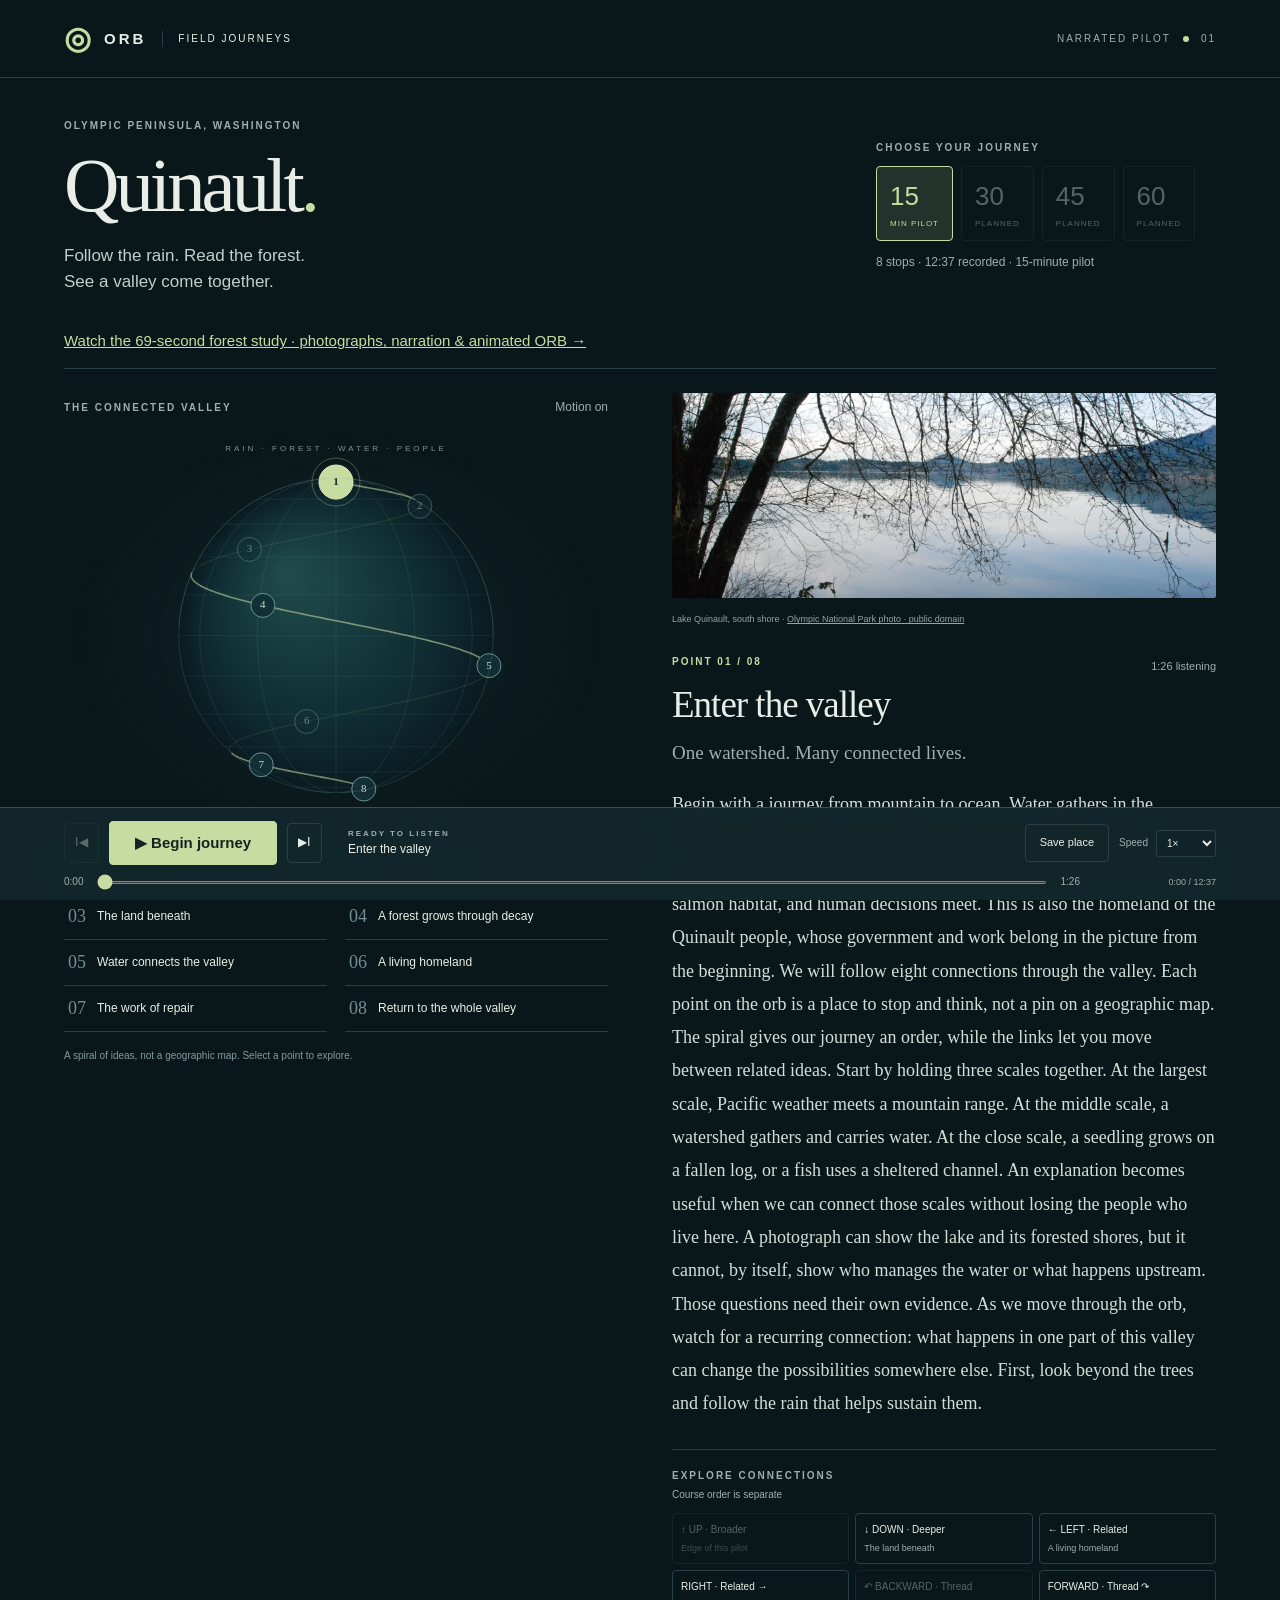
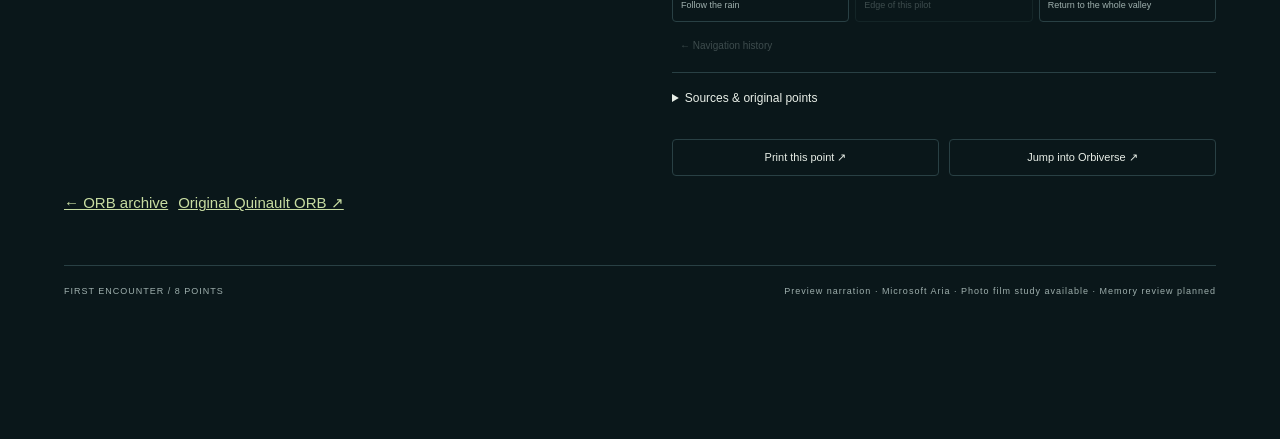
==== commit 72dd6d6e: "Add narrated forest film study with personal Quinault photographs Add a 69-second HTML study with tw" ====
--- a/index.html
+++ b/index.html
@@ -6,11 +6,12 @@
 <header><a class="brand" href="#journey/enter-valley" aria-label="Quinault home"><span class="brand-orb">◎</span> ORB <span class="brand-sub">FIELD JOURNEYS</span></a><span class="edition">NARRATED PILOT <span class="live-dot"></span> 01</span></header>
 <main>
 <section class="intro"><div><p class="eyebrow">OLYMPIC PENINSULA, WASHINGTON</p><h1>Quinault<span class="period">.</span></h1><p class="dek">Follow the rain. Read the forest.<br>See a valley come together.</p></div><div class="journey-choice"><p class="eyebrow">CHOOSE YOUR JOURNEY</p><div class="durations"><button class="chosen" aria-pressed="true">15 <small>MIN PILOT</small></button><button disabled title="30-minute edition is planned">30 <small>PLANNED</small></button><button disabled title="45-minute edition is planned">45 <small>PLANNED</small></button><button disabled title="60-minute edition is planned">60 <small>PLANNED</small></button></div><p id="runtime">Eight stops · measuring narration</p></div></section>
+<p class="point-actions"><a href="forest-sample.html">Watch the 69-second forest study · photographs, narration & animated ORB →</a></p>
 <section class="experience">
 <div class="orb-column"><div class="orb-heading"><span class="eyebrow">THE CONNECTED VALLEY</span><button id="motion" class="text-button" aria-pressed="true">Motion on</button></div><div class="orb-stage"><canvas id="orb" aria-label="Conceptual orb: an eight-stop spiral. Use the numbered point buttons below to navigate." role="img"></canvas><div class="orb-whisper">RAIN · FOREST · WATER · PEOPLE</div><div class="orb-legend"><span class="live-dot"></span> <span id="mode-label">Ready for your first encounter</span></div></div><nav class="point-list" id="point-list" aria-label="Journey points"></nav><p class="map-note">A spiral of ideas, not a geographic map. Select a point to explore.</p></div>
 <article class="content-column"><figure id="media"><img id="scene" src="lake-quinault.jpg" alt="Lake Quinault seen through shoreline trees, photographed by Olympic National Park"><div id="diagram" hidden></div><figcaption id="caption">Lake Quinault · image from the Quinault Indian Nation</figcaption></figure><div class="reading-heading"><p class="eyebrow" id="point-number">POINT 01 / 08</p><span id="point-time"></span></div><h2 id="point-title"></h2><p class="subtitle" id="point-subtitle"></p><p id="reading" tabindex="-1"></p><nav class="compass" aria-label="Conceptual navigation"><p class="eyebrow">EXPLORE CONNECTIONS <span>Course order is separate</span></p><div id="directions"></div><button id="history" class="text-button" disabled>← Navigation history</button></nav><details id="sources"><summary>Sources & original points</summary><ul id="source-list"></ul><p id="original-ids"></p><p>Adapted from your archived Quinault ORB; primary sources checked September 7, 2026. Independent learning prototype; not an official Nation or NPS publication.</p></details><div class="point-actions"><button id="print">Print this point ↗</button><button id="jump">Jump into Orbiverse ↗</button></div><div id="completion" hidden><h3>You’ve travelled the valley.</h3><p>Revisit a connection or take it into the Orbiverse. The reverse-spiral memory review is planned for a later edition.</p><button id="restart">Replay the journey</button></div></article>
 </section>
-<nav class="point-actions" aria-label="More ORBs"><a href="../orb-archive/">← ORB archive</a><a href="original.html">Original Quinault ORB ↗</a></nav><footer class="credits">FIRST ENCOUNTER / 8 POINTS <span>Preview narration · Microsoft Aria · Video & memory review planned</span></footer>
+<nav class="point-actions" aria-label="More ORBs"><a href="../orb-archive/">← ORB archive</a><a href="original.html">Original Quinault ORB ↗</a></nav><footer class="credits">FIRST ENCOUNTER / 8 POINTS <span>Preview narration · Microsoft Aria · Photo film study available · Memory review planned</span></footer>
 </main>
 <section class="transport" aria-label="Narration player"><div class="transport-main"><button id="previous" class="step" aria-label="Previous course point">Ⅰ◀</button><button id="play" class="play">▶ Begin journey</button><button id="next" class="step" aria-label="Next course point">▶Ⅰ</button><div class="now"><span class="eyebrow" id="play-state">READY TO LISTEN</span><strong id="now-title">Enter the valley</strong></div><button id="resume" hidden>Resume course</button><button id="export">Save place</button><label class="speed-label">Speed <select id="speed" aria-label="Playback speed"><option value="0.85">0.85×</option><option value="1" selected>1×</option><option value="1.15">1.15×</option><option value="1.3">1.3×</option></select></label></div><div class="timeline"><span id="elapsed">0:00</span><input id="seek" aria-label="Seek within current point" type="range" min="0" max="1" value="0" step="0.1"><span id="remaining">0:00</span><span id="journey-time"></span></div><p id="player-message" role="status"></p></section>
 <audio id="audio" preload="metadata"></audio>
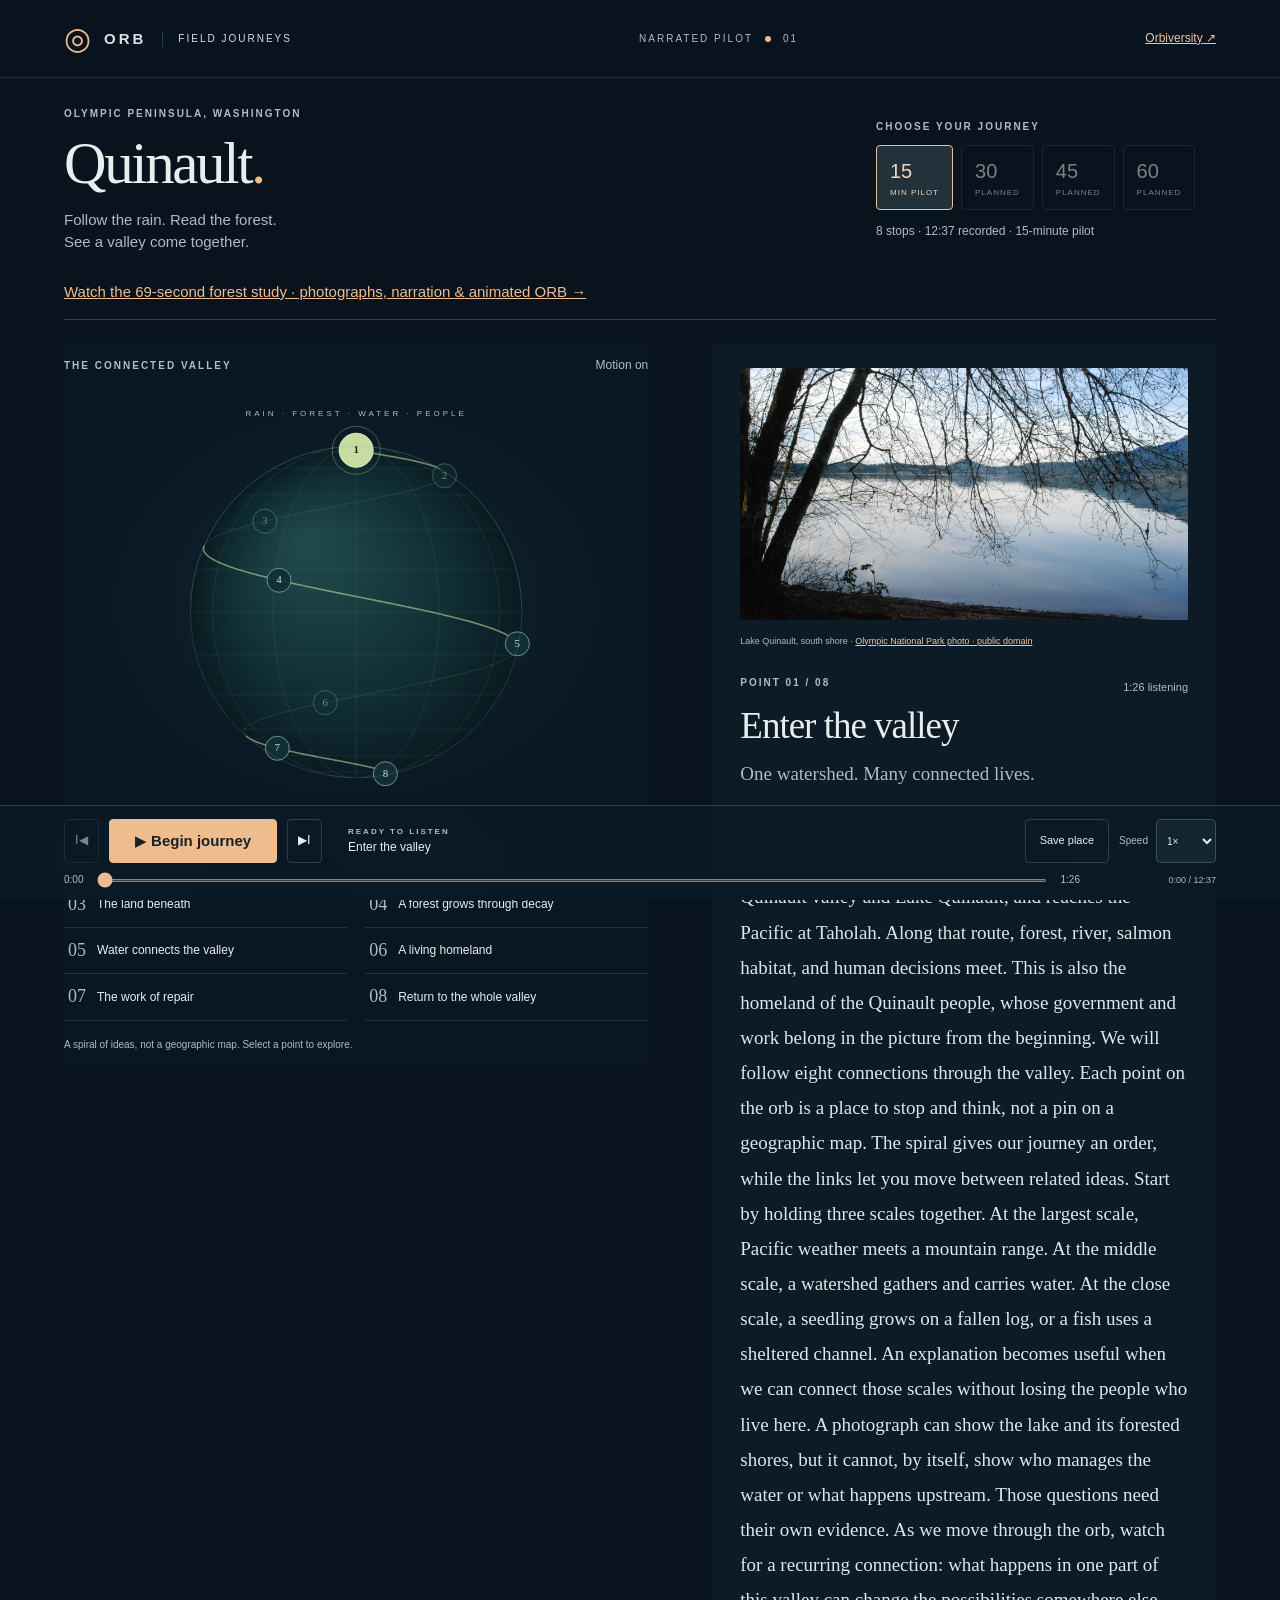
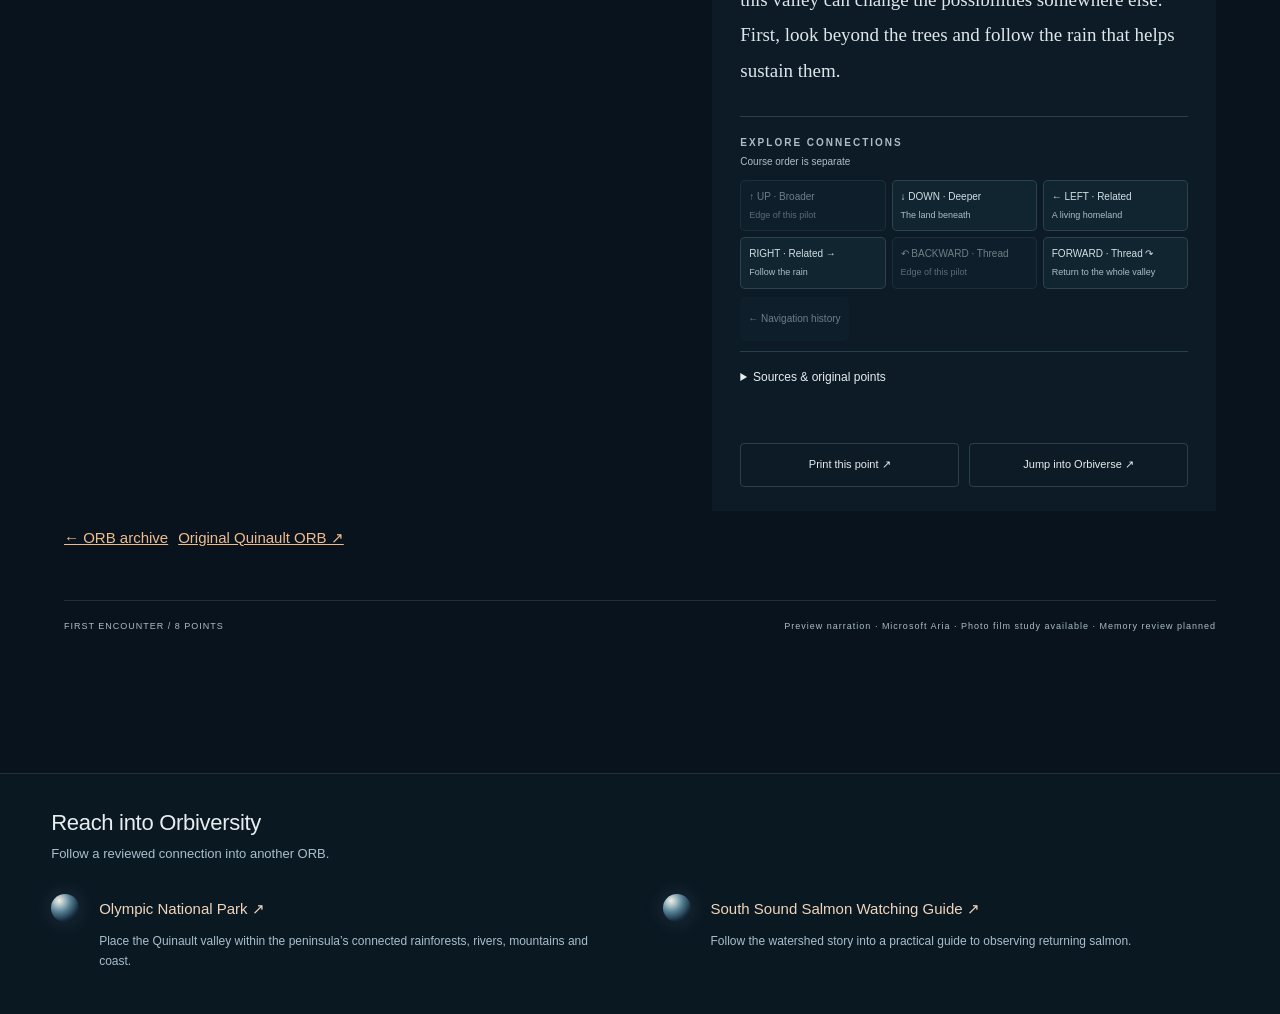
==== commit 2670ed34: "Unify the Quinault readers with Orbiversity Give the current reader, original edition and companion " ====
--- a/index.html
+++ b/index.html
@@ -1,7 +1,411 @@
 <!doctype html>
 <html lang="en">
-<head><meta charset="utf-8"><meta name="viewport" content="width=device-width,initial-scale=1"><meta name="color-scheme" content="dark"><title>Quinault · ORB first encounter</title><link rel="stylesheet" href="style.css"></head>
-<body>
+<head><meta charset="utf-8"><meta name="viewport" content="width=device-width,initial-scale=1"><meta name="color-scheme" content="dark"><title>Quinault · ORB first encounter</title><link rel="stylesheet" href="style.css"><!-- ORB-READER-STANDARD:STYLE:START -->
+<style id="orb-reader-standard">
+/* ORB reader standard 1.0.0. Presentation only; authored content keeps its identity. */
+@media screen {
+html:has(body[data-orb-reader]){color-scheme:dark;background:#08131d;scroll-padding-top:24px}
+body[data-orb-reader]{background:#08131d;color:#e8edef;font-family:Inter,"Segoe UI",Arial,sans-serif;font-synthesis:none;--reader-ink:#e8edef;--reader-muted:#acbcc5;--reader-line:#b5c9d326;--reader-accent:#efbc8e}
+body[data-orb-reader] :is(button,input,textarea,select){font-family:inherit}
+body[data-orb-reader] :is(button,summary,select){min-height:44px;touch-action:manipulation}
+body[data-orb-reader] :is(a,button,summary,input,textarea,select):focus-visible{outline:2px solid #efbc8e;outline-offset:4px}
+body[data-orb-reader] :is(button,a,summary){transition:color .18s,background-color .18s,border-color .18s}
+body[data-orb-reader] :is(input:not([type=range]):not([type=checkbox]):not([type=radio]),textarea,select){background:#122531;color:#e8edef;border-color:#b5c9d344;border-radius:5px}
+body[data-orb-reader] :is(dialog,.modal){background:#10222e;color:#e8edef;border-color:#b5c9d340;border-radius:8px}
+body[data-orb-reader] dialog::backdrop{background:#020812bd;backdrop-filter:blur(6px)}
+body[data-orb-reader] :is(header,.site-header,.topbar){background:#08131d;color:#e8edef;border-color:#b5c9d326}
+body[data-orb-reader] :is(header,.site-header,.topbar) a{color:#d4e0e6}
+body[data-orb-reader] :is(header,.site-header,.topbar) a:hover{color:#efbc8e}
+body[data-orb-reader] :is(.reader,.reader-panel,.content-column,article.reading){background:#0c1b26;color:#e8edef}
+body[data-orb-reader] :is(.reader,.reader-panel,.content-column,article.reading) :is(p,li){overflow-wrap:break-word}
+body[data-orb-reader] :is(.reader,.reader-panel,.content-column,article.reading) a{color:#e8c8a9}
+body[data-orb-reader] :is(.map-panel,.map-pane,.navigator,.orb-column,.sphere-panel){background:#091722;color:#e8edef;border-color:#b5c9d326}
+body[data-orb-reader] :is(.eyebrow,.kicker,.meta,.map-caption,.map-note,.note-status,.anchor){color:#aebdc6}
+body[data-orb-reader] :is(footer,.utility-bar,.below,.page-footer){color:#acbcc5;border-color:#b5c9d326}
+body[data-orb-reader] :is(.transport,.listen,.music-player,.film-player){background:#10222e;color:#e8edef;border-color:#b5c9d32c}
+body[data-orb-reader] :is(.compass,.directions,.thread-compass) button{color:#d2dfe6;background:#112530;border-color:#b5c9d32c;border-radius:5px}
+body[data-orb-reader] :is(.compass,.directions,.thread-compass) button:hover:not(:disabled){background:#1b3340;border-color:#efbc8e77;color:#fff}
+body[data-orb-reader] :is(.primary,.solid,.chosen){background:#ebbe97;color:#14212b;border-color:#ebbe97}
+body[data-orb-reader] button:disabled{opacity:.5}
+body[data-orb-reader] .reader-disclosure{border:0;border-top:1px solid #b5c9d326;padding:0;margin:18px 0 0;color:#e8edef}
+body[data-orb-reader] .reader-disclosure>summary{display:flex;align-items:center;gap:12px;cursor:pointer;font-size:13px;letter-spacing:0;font-weight:400;list-style:none;margin:0;padding:12px 0;color:#d0dee6}
+body[data-orb-reader] .reader-disclosure>summary::after{content:'+';margin-left:auto;color:#efbc8e;font-size:18px}
+body[data-orb-reader] .reader-disclosure[open]>summary::after{content:'−'}
+body[data-orb-reader] .reader-disclosure>summary::-webkit-details-marker{display:none}
+.reader-reaches{max-width:1600px;margin:0 auto;padding:35px clamp(22px,4vw,64px) 42px;border-top:1px solid #b5c9d326;color:#e8edef;font:14px/1.7 Inter,"Segoe UI",Arial,sans-serif;background:#0a1822}
+.reader-reaches h2{font:400 22px/1.3 Inter,"Segoe UI",Arial,sans-serif;letter-spacing:-.3px;margin:0 0 5px}
+.reader-reaches>p{color:#a9becb;font-size:13px;margin:0 0 22px}
+.reader-reach-list{display:grid;grid-template-columns:repeat(2,minmax(0,1fr));gap:24px 45px;list-style:none;padding:0;margin:0}
+.reader-reach-list li{display:grid;grid-template-columns:34px 1fr;column-gap:14px;align-content:start}
+.reader-reach-list li::before{content:'';grid-column:1;grid-row:1/4;width:28px;height:28px;margin-top:7px;border-radius:50%;background:radial-gradient(circle at 29% 24%,#f8eddd,#acc4ca 17%,#537d91 40%,#142a3c 70%,#08131d 88%);box-shadow:0 0 20px #aac7df26}
+.reader-reach-list a{grid-column:2;color:#f0d5bc;text-decoration:none;min-height:44px;display:flex;align-items:center;font-size:15px}
+.reader-reach-list a:hover{text-decoration:underline;text-underline-offset:5px}
+.reader-reach-list span{grid-column:2;font-size:12px;color:#a9becb;max-width:550px}
+.reader-library-return{display:inline-flex;align-items:center;min-height:44px;color:#eac5a3!important;font-size:12px;margin-top:20px}
+.reader-return-bar{display:flex;justify-content:flex-end;align-items:center;min-height:60px;padding:6px 4vw;background:#08131d;border-bottom:1px solid #b5c9d326}
+body[data-orb-reader="semantic"] h1{font-size:clamp(28px,3.2vw,42px);font-weight:400;margin:26px 4vw}
+body[data-orb-reader="semantic"] .portable-layout{grid-template-columns:minmax(0,1.1fr) minmax(0,1fr);margin:0 4vw 40px;gap:40px}
+body[data-orb-reader="semantic"] #orb-canvas{height:440px}
+body[data-orb-reader="semantic"] .reading p{color:#c6d4dd;font-size:16px;line-height:1.85;max-width:65ch}
+body[data-orb-reader="semantic"] button{background:#112530;color:#d9e5ec;border-color:#b5c9d333}
+body[data-orb-reader="semantic"] button[aria-current=true]{border-color:#efbc8e;color:#efbc8e}
+/* The field guide is the reference composition. */
+body[data-orb-reader="the-orb-skill"]{--paper:#08131d;--background:#08131d;--white:#112530;--ink:#e8edef;--muted:#acbcc5;--line:#b5c9d326;--accent:#efbc8e;--green:#efbc8e;--soft:#112530;--serif:Inter,"Segoe UI",Arial,sans-serif;--sans:Inter,"Segoe UI",Arial,sans-serif}
+body[data-orb-reader="the-orb-skill"] .header-inner{max-width:1600px;padding:0 4vw;min-height:64px}
+body[data-orb-reader="the-orb-skill"] .brand{font-size:23px;font-weight:450}
+body[data-orb-reader="the-orb-skill"] .brand::before{width:25px;height:25px;background:radial-gradient(circle at 29% 24%,#f8eddd,#acc4ca 17%,#537d91 40%,#142a3c 70%,#08131d 88%)}
+body[data-orb-reader="the-orb-skill"] .nav{font-size:12px;gap:24px}
+body[data-orb-reader="the-orb-skill"] .attribution{font-size:10px;color:#91a7b4}
+body[data-orb-reader="the-orb-skill"] .field-tools{max-width:1600px;padding:7px 4vw 0}
+body[data-orb-reader="the-orb-skill"] .field-tools .topnav{font-size:11px;gap:22px}
+body[data-orb-reader="the-orb-skill"] .field-tools button{color:#acbcc5}
+body[data-orb-reader="the-orb-skill"] .field-banner{max-width:1600px;padding:8px 4vw 25px}
+body[data-orb-reader="the-orb-skill"] .workspace-heading{min-height:0;background:none;border:0;border-radius:0;padding:0;gap:8px;overflow:visible}
+body[data-orb-reader="the-orb-skill"] .workspace-heading::before,body[data-orb-reader="the-orb-skill"] .workspace-heading::after{display:none}
+body[data-orb-reader="the-orb-skill"] .workspace-heading h1{font-size:30px;font-weight:400;letter-spacing:-.8px;max-width:100%}
+body[data-orb-reader="the-orb-skill"] .workspace-heading p{font-size:13px;color:#9eb3c0;max-width:none}
+body[data-orb-reader="the-orb-skill"] .workspace{max-width:1600px;padding:0;grid-template-columns:minmax(0,1.15fr) minmax(0,1fr);min-height:0;border-top:1px solid #b5c9d326}
+body[data-orb-reader="the-orb-skill"] .map-panel{padding:25px clamp(24px,3vw,48px) 30px;background:radial-gradient(ellipse at 50% 43%,#1630427a,transparent 62%),#091722}
+body[data-orb-reader="the-orb-skill"] .sticky-map{position:sticky;top:20px}
+body[data-orb-reader="the-orb-skill"] .map-toolbar{font-size:12px}
+body[data-orb-reader="the-orb-skill"] .view-switch{gap:22px}
+body[data-orb-reader="the-orb-skill"] .orb-stage{height:clamp(330px,36vw,505px);max-width:720px}
+body[data-orb-reader="the-orb-skill"] #globe>circle{fill:transparent;stroke:#a8c9dd50;stroke-width:.7}
+body[data-orb-reader="the-orb-skill"] #grid path{stroke:#95bed7;opacity:.27}
+body[data-orb-reader="the-orb-skill"] #connections path{stroke:#efbc8e;stroke-width:1;opacity:.6}
+body[data-orb-reader="the-orb-skill"] .map-point circle{fill:url(#reader-point-surface);stroke:#accbd481;filter:drop-shadow(0 0 5px #a8cce947)}
+body[data-orb-reader="the-orb-skill"] .map-point text{fill:#e8f0f5!important;font-size:8px}
+body[data-orb-reader="the-orb-skill"] .map-point[aria-pressed=true] circle{fill:#bb916a;stroke:#ffdab3;filter:drop-shadow(0 0 9px #efbc8e77)}
+body[data-orb-reader="the-orb-skill"] .orb-label{fill:#87a4b7;letter-spacing:2px;font-size:8px}
+body[data-orb-reader="the-orb-skill"] .reader-point-preview{min-height:42px;font-size:13px;text-align:center;color:#d2e0e9;margin:0 0 8px;display:flex;align-items:center;justify-content:center;max-width:480px;margin-inline:auto}
+body[data-orb-reader="the-orb-skill"] .map-caption{font-size:10px;color:#8da8b9}
+body[data-orb-reader="the-orb-skill"] .rotate{color:#b7c9d5;font-size:11px;bottom:28px}
+body[data-orb-reader="the-orb-skill"] .map-list{height:450px}
+body[data-orb-reader="the-orb-skill"] .map-list button{padding:13px 3px;font-size:13px}
+body[data-orb-reader="the-orb-skill"] .reader{padding:30px clamp(25px,3.5vw,56px) 45px;border-left:1px solid #b5c9d321}
+body[data-orb-reader="the-orb-skill"] .reader-top{font-size:10px;letter-spacing:.07em}
+body[data-orb-reader="the-orb-skill"] .reader h2{font-size:clamp(27px,2.6vw,39px);line-height:1.18;letter-spacing:-.8px;font-weight:400;margin:0 0 25px}
+body[data-orb-reader="the-orb-skill"] .reading p,body[data-orb-reader="the-orb-skill"] .reading p:first-child{font-size:15px;line-height:1.85;color:#c6d4dd;margin-bottom:20px;max-width:65ch}
+body[data-orb-reader="the-orb-skill"] .anchor{margin:7px 0 24px;color:#8ca5b5}
+body[data-orb-reader="the-orb-skill"] .direction{background:#112530;padding:11px 12px;border-radius:5px}
+body[data-orb-reader="the-orb-skill"] .direction strong{font-size:10px;letter-spacing:.06em}
+body[data-orb-reader="the-orb-skill"] .direction span{font-size:12px;color:#b4c8d5}
+body[data-orb-reader="the-orb-skill"] .history-controls{border-top:1px solid #b5c9d326;margin-top:18px;padding:5px 0 0;flex-wrap:wrap}
+body[data-orb-reader="the-orb-skill"] .history-controls button{font-size:12px;color:#b5c9d5}
+body[data-orb-reader="the-orb-skill"] .practice{border:0;padding-top:10px;margin:0}
+body[data-orb-reader="the-orb-skill"] .exercise{font-size:18px;line-height:1.65;color:#d4e0e6}
+body[data-orb-reader="the-orb-skill"] .practice textarea{background:#10222e;border-radius:5px;border-color:#b5c9d338;font-size:14px}
+body[data-orb-reader="the-orb-skill"] .outline{border-color:#b5c9d344;color:#d3e0e8;border-radius:5px;font-weight:400}
+body[data-orb-reader="the-orb-skill"] .loop{color:#8ca5b5;margin:28px 0 24px;font-size:9px;letter-spacing:.05em}
+body[data-orb-reader="the-orb-skill"] details>summary{font-size:12px;font-weight:400;padding:12px 0;color:#d4dfe7}
+body[data-orb-reader="the-orb-skill"] details p,body[data-orb-reader="the-orb-skill"] details li{font-size:13px;line-height:1.75}
+body[data-orb-reader="the-orb-skill"] .trail{max-width:1600px;padding:22px 4vw;background:#08131d}
+body[data-orb-reader="the-orb-skill"] .trail-items button{font-size:11px}
+body[data-orb-reader="the-orb-skill"] .utility-bar{max-width:1600px;padding:24px 4vw;font-size:11px}
+body[data-orb-reader="the-orb-skill"] .toast{background:#e5c3a3;color:#10212d}
+body[data-orb-reader="the-orb-skill"] .print-only{display:none}
+@media(max-width:760px){
+.reader-reach-list{grid-template-columns:1fr;gap:22px}.reader-reaches{padding:28px 22px}
+body[data-orb-reader="semantic"] .portable-layout{display:block;margin:0 22px 32px}
+body[data-orb-reader="semantic"] #orb-canvas{height:300px}
+body[data-orb-reader="semantic"] .reading{margin-top:30px}
+body[data-orb-reader="the-orb-skill"] .header-inner{padding:10px 22px;gap:10px;min-height:60px;flex-wrap:wrap}
+body[data-orb-reader="the-orb-skill"] .nav{margin-left:auto;flex-basis:auto;gap:18px;min-height:44px}
+body[data-orb-reader="the-orb-skill"] .nav a{font-size:12px}
+body[data-orb-reader="the-orb-skill"] .nav a:not(:first-child){display:none}
+body[data-orb-reader="the-orb-skill"] .field-tools{padding:0 22px;justify-content:flex-start}
+body[data-orb-reader="the-orb-skill"] .field-tools .topnav{flex-wrap:wrap;gap:0 20px;font-size:11px}
+body[data-orb-reader="the-orb-skill"] .field-tools .topnav>a{display:none}
+body[data-orb-reader="the-orb-skill"] .field-banner{padding:13px 22px 22px}
+body[data-orb-reader="the-orb-skill"] .workspace-heading h1{font-size:28px}
+body[data-orb-reader="the-orb-skill"] .workspace-heading p{max-width:none;font-size:12px}
+body[data-orb-reader="the-orb-skill"] .workspace{display:block;padding:0}
+body[data-orb-reader="the-orb-skill"] .map-panel{padding:15px 22px 18px;border-right:0}
+body[data-orb-reader="the-orb-skill"] .sticky-map{position:static}
+body[data-orb-reader="the-orb-skill"] .orb-stage{height:290px;margin:0 -8px}
+body[data-orb-reader="the-orb-skill"] .reader-point-preview{font-size:12px;min-height:40px}
+body[data-orb-reader="the-orb-skill"] .history-controls{margin-top:6px;gap:14px}
+body[data-orb-reader="the-orb-skill"] .reader-disclosure{margin-top:8px}
+body[data-orb-reader="the-orb-skill"] .reader{padding:29px 24px 34px;border-left:0;border-top:1px solid #b5c9d326}
+body[data-orb-reader="the-orb-skill"] .reader h2{font-size:30px;line-height:1.2}
+body[data-orb-reader="the-orb-skill"] .reading p{font-size:15px;line-height:1.85}
+body[data-orb-reader="the-orb-skill"] .trail{display:block;padding:18px 24px}
+body[data-orb-reader="the-orb-skill"] .utility-bar{display:block;padding:20px 24px;line-height:1.8}
+body[data-orb-reader="the-orb-skill"] .utility-bar a{display:inline-flex;align-items:center;min-height:44px}
+}
+@media(prefers-reduced-motion:reduce){body[data-orb-reader] *,body[data-orb-reader] *::before,body[data-orb-reader] *::after{animation:none!important;transition:none!important;scroll-behavior:auto!important}}
+}
+@media print{.reader-reaches,.reader-point-preview,.reader-library-return,.reader-return-bar,.reader-disclosure{display:none!important}}
+
+/* ORB reader family adapters, 2026-09-15.
+ * Kept separate from the shared shell: historical readers use opposite meanings
+ * for --ink and --paper. Nothing here changes authored content, media, routes,
+ * audio timing, visibility of features, or print output.
+ */
+@media screen {
+  /* Quinault: keep its continuous player and serif spoken readings. */
+  body[data-orb-reader="Quinault-orb"][data-orb-page="index"] {
+    --bg:#08131d; --panel:#0d1c27; --paper:#e8edef;
+    --muted:#acbcc5; --accent:#efbc8e; --line:#28404e;
+  }
+  body[data-orb-reader="Quinault-orb"][data-orb-page="index"] main {max-width:1680px;padding-top:28px}
+  body[data-orb-reader="Quinault-orb"][data-orb-page="index"] .intro {gap:32px;margin-bottom:26px}
+  body[data-orb-reader="Quinault-orb"][data-orb-page="index"] h1 {font-size:clamp(44px,4.6vw,68px);letter-spacing:-.04em;margin-block:6px 12px}
+  body[data-orb-reader="Quinault-orb"][data-orb-page="index"] .dek {font-size:15px;color:#acbcc5;max-width:42ch}
+  body[data-orb-reader="Quinault-orb"][data-orb-page="index"] .durations button {font-size:20px;min-height:48px}
+  body[data-orb-reader="Quinault-orb"][data-orb-page="index"] .durations .chosen {background:#23323a;color:#f2d4b9}
+  body[data-orb-reader="Quinault-orb"][data-orb-page="index"] .dek br {display:block}
+  body[data-orb-reader="Quinault-orb"][data-orb-page="index"] .orb-stage {height:clamp(370px,35vw,560px);background:radial-gradient(ellipse at 50% 48%,#315b7138,transparent 65%)}
+  body[data-orb-reader="Quinault-orb"][data-orb-page="index"] .point-list button {font-size:12px;border-bottom-color:#203541}
+  body[data-orb-reader="Quinault-orb"][data-orb-page="index"] :is(.point-list .num,.orb-whisper,.map-note,figcaption) {color:#acbcc5}
+  body[data-orb-reader="Quinault-orb"][data-orb-page="index"] .content-column {padding:24px 28px;max-width:700px}
+  body[data-orb-reader="Quinault-orb"][data-orb-page="index"] :is(#scene,#diagram) {height:auto;aspect-ratio:16/9;background:#0d1c27}
+  body[data-orb-reader="Quinault-orb"][data-orb-page="index"] #reading {font-size:19px;line-height:1.85;color:#dde6ea;max-width:64ch}
+  body[data-orb-reader="Quinault-orb"][data-orb-page="index"] .transport {background:#0b1924f5;border-color:#28404e;padding-bottom:max(12px,env(safe-area-inset-bottom))}
+  body[data-orb-reader="Quinault-orb"][data-orb-page="index"] .play {background:#efbc8e;color:#15212b;border-color:#efbc8e}
+  body[data-orb-reader="Quinault-orb"][data-orb-page="index"] .play:hover {background:#f5cfaa;color:#15212b}
+
+  /* Olympic: the compiled atlas, source shell, and two authored audio editions. */
+  body[data-orb-reader="olympic-national-park"] {--muted:#acbcc5;--line:#28404e;--accent:#efbc8e;--dark:#0d1c27}
+  body[data-orb-reader="olympic-national-park"]:is([data-orb-page="index"],[data-orb-page="shell"],[data-orb-page="courses"]) {--ink:#e8edef;--paper:#08131d}
+  body[data-orb-reader="olympic-national-park"] :is(.topbar,.map-shell,.sphere-panel) {background:#0d1c27;color:#e8edef}
+  body[data-orb-reader="olympic-national-park"] :is(.topbar,header,.site-footer,footer) {border-color:#28404e}
+  body[data-orb-reader="olympic-national-park"] .hero {min-height:230px}
+  body[data-orb-reader="olympic-national-park"] .hero-inner {padding-block:28px}
+  body[data-orb-reader="olympic-national-park"] .hero h1 {font-size:clamp(38px,4.2vw,62px);max-width:800px;margin-block:8px 12px;line-height:1.05}
+  body[data-orb-reader="olympic-national-park"] .hero p {font-size:14px;max-width:62ch}
+  body[data-orb-reader="olympic-national-park"] .hero-aside a {background:#efbc8e;color:#15212b}
+  body[data-orb-reader="olympic-national-park"] .intro-strip {padding-block:14px;color:#acbcc5}
+  body[data-orb-reader="olympic-national-park"] .intro-strip strong {color:#e8edef}
+  body[data-orb-reader="olympic-national-park"] .workspace {max-width:1680px;padding-top:28px;gap:clamp(28px,4vw,64px)}
+  body[data-orb-reader="olympic-national-park"] .map-shell {padding:20px 22px;background:radial-gradient(ellipse at 50% 40%,#1a394c55,transparent 70%),#0b1924}
+  body[data-orb-reader="olympic-national-park"] .orb-wrap {margin-inline:-10px;max-height:none}
+  body[data-orb-reader="olympic-national-park"] .reader {max-width:700px;padding-top:8px}
+  body[data-orb-reader="olympic-national-park"] .reader h2 {font-size:clamp(30px,3vw,43px);line-height:1.15}
+  body[data-orb-reader="olympic-national-park"] :is(.reading,.research-method p) {color:#dde6ea;font-size:19px;line-height:1.85;max-width:64ch}
+  body[data-orb-reader="olympic-national-park"] :is(.floor-question,.journey-box) {background:#0d1c27;border-color:#efbc8e}
+  body[data-orb-reader="olympic-national-park"] .journey-controls .primary {background:#efbc8e;color:#15212b;border-color:#efbc8e}
+  body[data-orb-reader="olympic-national-park"] :is(.photo-frame,.photo-frame.contain img,.image-stage) {background:#0a1721}
+  body[data-orb-reader="olympic-national-park"] .media-picker button[aria-pressed=true] {background:#efbc8e;color:#15212b}
+  body[data-orb-reader="olympic-national-park"] :is(.direction-grid button:hover:not(:disabled),.contents-list button:hover,.contents-list button[aria-current=true]) {background:#1b303e}
+  body[data-orb-reader="olympic-national-park"] :is(.map-current small,.map-note,.map-actions span,.parent-context,.sphere-caption span,.sphere-caption p,.keyboard-guide) {color:#acbcc5}
+  body[data-orb-reader="olympic-national-park"] :is(dialog,.search-row input,.search-row select,textarea) {background:#0d1c27;color:#e8edef;border-color:#28404e}
+  body[data-orb-reader="olympic-national-park"] dialog .action {background:#efbc8e;color:#15212b}
+  body[data-orb-reader="olympic-national-park"].map-expanded .workspace {max-width:1200px}
+  body[data-orb-reader="olympic-national-park"][data-orb-page="courses"] main {max-width:1680px;padding-top:28px}
+  body[data-orb-reader="olympic-national-park"][data-orb-page="courses"] .opening {gap:32px;margin-bottom:26px}
+  body[data-orb-reader="olympic-national-park"][data-orb-page="courses"] .opening h1 {font-size:clamp(32px,3.5vw,48px)}
+  body[data-orb-reader="olympic-national-park"][data-orb-page="courses"] .sphere-panel {background:radial-gradient(ellipse at 50% 38%,#24445955,transparent 65%),#0b1924}
+  body[data-orb-reader="olympic-national-park"][data-orb-page="courses"] .sphere-panel canvas {aspect-ratio:1;max-height:600px}
+  body[data-orb-reader="olympic-national-park"][data-orb-page="courses"] :is(.mode-control select,.sphere-panel select,.sphere-panel option) {background:#112331;color:#e8edef;border-color:#28404e}
+  body[data-orb-reader="olympic-national-park"][data-orb-page="courses"] #course-reading {font-size:19px;line-height:1.85;max-width:64ch}
+  body[data-orb-reader="olympic-national-park"][data-orb-page="courses"] #course-reading p:not(.speaking) {color:#c6d2d9}
+  body[data-orb-reader="olympic-national-park"][data-orb-page="courses"] #course-reading p.speaking {color:#f3d6b9;border-color:#efbc8e}
+  body[data-orb-reader="olympic-national-park"][data-orb-page="courses"] .transport {background:#0b1924f5;border-color:#28404e;padding-bottom:max(10px,env(safe-area-inset-bottom))}
+  body[data-orb-reader="olympic-national-park"][data-orb-page="courses"] .transport-actions button {background:#142635;color:#e8edef}
+  body[data-orb-reader="olympic-national-park"][data-orb-page="courses"] .transport-actions .primary {background:#efbc8e;color:#15212b;border-color:#efbc8e}
+  body[data-orb-reader="olympic-national-park"][data-orb-page="courses"] input {accent-color:#efbc8e}
+  body[data-orb-reader="olympic-national-park"][data-orb-page="rest"] :is(header p,.quiet,#status,footer) {color:#acbcc5}
+  body[data-orb-reader="olympic-national-park"][data-orb-page="rest"] :is(button,select) {background:#112331;color:#e8edef;border-color:#28404e}
+  body[data-orb-reader="olympic-national-park"][data-orb-page="rest"] #play {background:#efbc8e;color:#15212b}
+  body[data-orb-reader="olympic-national-park"][data-orb-page="rest"] #reading {max-width:68ch}
+  body[data-orb-reader="olympic-national-park"][data-orb-page="rest"] #reading .speaking {color:#f3d6b9;border-color:#efbc8e}
+  body[data-orb-reader="olympic-national-park"][data-orb-page="olympic-guided-dream"] .manuscript {font-family:Georgia,'Times New Roman',serif;color:#dde6ea}
+  body[data-orb-reader="olympic-national-park"][data-orb-page="olympic-guided-dream"] :is(.deck,.credit,.note,h2,h2 span,.evidence) {color:#acbcc5}
+  body[data-orb-reader="olympic-national-park"][data-orb-page="olympic-guided-dream"] .tools button {background:#142635;color:#e8edef;border-color:#28404e}
+
+  /* The linked original Quinault edition keeps its historical navigation. */
+  body[data-orb-reader="Quinault-orb"][data-orb-page="original"] {display:block;--cream:#e8edef;--amber:#efbc8e}
+  body[data-orb-reader="Quinault-orb"][data-orb-page="original"] .wrap {margin-inline:auto}
+  body[data-orb-reader="Quinault-orb"][data-orb-page="original"] .panel {background:#0d1c27;border-color:#28404e;border-radius:5px;padding:24px}
+  body[data-orb-reader="Quinault-orb"][data-orb-page="original"] .read {color:#dde6ea;font-size:17px;line-height:1.85}
+  body[data-orb-reader="Quinault-orb"][data-orb-page="original"] :is(.snap,.route,.lbl,.note,.foot) {color:#acbcc5}
+
+  /* Salmon: the seasonal table is part of the guide and keeps its scroll area. */
+  body[data-orb-reader="south-sound-salmon-watching-guide"][data-orb-page="index"] {--bg:#08131d;--panel:#0d1c27;--ink:#e8edef;--dim:#acbcc5;--gold:#efbc8e;--line:#28404e}
+  body[data-orb-reader="south-sound-salmon-watching-guide"][data-orb-page="index"] .intro {padding-block:26px 18px}
+  body[data-orb-reader="south-sound-salmon-watching-guide"][data-orb-page="index"] h1 {font-size:clamp(34px,3.8vw,56px)}
+  body[data-orb-reader="south-sound-salmon-watching-guide"][data-orb-page="index"] .dek {position:static;font-size:16px;margin:10px 0 0}
+  body[data-orb-reader="south-sound-salmon-watching-guide"][data-orb-page="index"] .workspace {max-width:1680px;margin:auto;gap:clamp(28px,4vw,64px)}
+  body[data-orb-reader="south-sound-salmon-watching-guide"][data-orb-page="index"] .orb {max-width:650px;background:radial-gradient(ellipse,#24445930,transparent 66%)}
+  body[data-orb-reader="south-sound-salmon-watching-guide"][data-orb-page="index"] .point-label {font-size:12px;text-shadow:0 1px 7px #08131d,0 0 4px #08131d}
+  body[data-orb-reader="south-sound-salmon-watching-guide"][data-orb-page="index"] .point-label.active {background:#132635e8;color:#efbc8e}
+  body[data-orb-reader="south-sound-salmon-watching-guide"][data-orb-page="index"] #reading {min-width:0;max-width:700px;padding-top:8px}
+  body[data-orb-reader="south-sound-salmon-watching-guide"][data-orb-page="index"] #prose {max-width:64ch}
+  body[data-orb-reader="south-sound-salmon-watching-guide"][data-orb-page="index"] #prose p {font-size:17px;line-height:1.85;color:#dde6ea}
+  body[data-orb-reader="south-sound-salmon-watching-guide"][data-orb-page="index"] #prose p.spoken {color:#f3d6b9}
+  body[data-orb-reader="south-sound-salmon-watching-guide"][data-orb-page="index"] #point-image[data-type="photo"] {background:#0a1721}
+  body[data-orb-reader="south-sound-salmon-watching-guide"][data-orb-page="index"] .planner {background:#0d1c27;color:#e8edef;border-block:1px solid #28404e;padding-block:40px}
+  body[data-orb-reader="south-sound-salmon-watching-guide"][data-orb-page="index"] :is(.planner .muted,th,td small) {color:#acbcc5}
+  body[data-orb-reader="south-sound-salmon-watching-guide"][data-orb-page="index"] :is(.planner .eyebrow,td button) {color:#efbc8e}
+  body[data-orb-reader="south-sound-salmon-watching-guide"][data-orb-page="index"] :is(th,td,.filters button) {border-color:#28404e}
+  body[data-orb-reader="south-sound-salmon-watching-guide"][data-orb-page="index"] .filters button[aria-pressed=true] {background:#efbc8e;color:#15212b}
+  body[data-orb-reader="south-sound-salmon-watching-guide"][data-orb-page="index"] .filters button:hover {color:#f3d6b9}
+  body[data-orb-reader="south-sound-salmon-watching-guide"][data-orb-page="index"] .transport {background:#0b1924f5;padding-bottom:max(12px,env(safe-area-inset-bottom))}
+
+  /* Día: retain the gold/pink meanings and both independent language controls. */
+  body[data-orb-reader="dia-de-muertos"][data-orb-page="index"] {--night:#08131d;--deep:#0d1c27;--ink:#e8edef;--muted:#acbcc5;--line:#28404e;--gold:#efbc8e;--pink:#e2a6bc}
+  body[data-orb-reader="dia-de-muertos"][data-orb-page="index"] .site-header {background:#0b1924;border-color:#28404e}
+  body[data-orb-reader="dia-de-muertos"][data-orb-page="index"] .explore {max-width:1680px}
+  body[data-orb-reader="dia-de-muertos"][data-orb-page="index"] .map-panel {background:radial-gradient(ellipse at 50% 30%,#24445950,transparent 70%);padding:26px clamp(22px,3vw,48px);scrollbar-color:#3b5363 transparent}
+  body[data-orb-reader="dia-de-muertos"][data-orb-page="index"][data-mode="feel"] .map-panel {background:radial-gradient(ellipse at 50% 30%,#49334c50,transparent 70%)}
+  body[data-orb-reader="dia-de-muertos"][data-orb-page="index"] .map-heading h1 {font-size:32px}
+  body[data-orb-reader="dia-de-muertos"][data-orb-page="index"] .orb-wrap {height:clamp(380px,35vw,560px)}
+  body[data-orb-reader="dia-de-muertos"][data-orb-page="index"] :is(.quiet,.compass-heading small,.directions span,.thread-note,.branches summary,.map-foot a,.map-foot button) {color:#acbcc5}
+  body[data-orb-reader="dia-de-muertos"][data-orb-page="index"] .directions {gap:0 16px}
+  body[data-orb-reader="dia-de-muertos"][data-orb-page="index"] .directions button {border:0;border-bottom:1px solid #28404e;border-radius:0;padding:12px 0;background:transparent}
+  body[data-orb-reader="dia-de-muertos"][data-orb-page="index"] .reading {background:#0d1c27;color:#e8edef;padding:30px clamp(24px,3.5vw,52px) 44px;border-left:1px solid #213746}
+  body[data-orb-reader="dia-de-muertos"][data-orb-page="index"] .reading h2 {font-size:clamp(30px,3vw,42px)}
+  body[data-orb-reader="dia-de-muertos"][data-orb-page="index"] #point-body {max-width:64ch;color:#dde6ea}
+  body[data-orb-reader="dia-de-muertos"][data-orb-page="index"] #point-body p {font-size:17px;line-height:1.85}
+  body[data-orb-reader="dia-de-muertos"][data-orb-page="index"] .script-heading {color:#e2a6bc}
+  body[data-orb-reader="dia-de-muertos"][data-orb-page="index"] :is(.floor-note,.listen) {background:#112331;border-color:#28404e;border-radius:4px}
+  body[data-orb-reader="dia-de-muertos"][data-orb-page="index"] .mode-controls [aria-pressed=true] {background:#263747;border-color:#b9998d;color:#f1d6bd}
+  body[data-orb-reader="dia-de-muertos"][data-orb-page="index"] :is(select,textarea,dialog) {background:#0d1c27;color:#e8edef;border-color:#28404e}
+  body[data-orb-reader="dia-de-muertos"][data-orb-page="index"] :is(.point-media,.point-media img) {background:#0a1721}
+  body[data-orb-reader="dia-de-muertos"][data-orb-page="index"] .chapter-nav .active {background:#efbc8e14;border-color:#efbc8e66}
+
+  /* Crystal Ball retains three semantic orb colors and the temporal horizon. */
+  body[data-orb-reader="crystal-ball-orb"][data-orb-page="index"] {--bg:#08131d;--ink:#e8edef;--muted:#acbcc5;--line:#28404e;--prediction:#efbc8e;--theme:#c6b8e7;--detail:#9bd7dc}
+  body[data-orb-reader="crystal-ball-orb"][data-orb-page="index"] .intro {padding-top:24px}
+  body[data-orb-reader="crystal-ball-orb"][data-orb-page="index"] .intro h1 {font-size:clamp(32px,3.7vw,52px)}
+  body[data-orb-reader="crystal-ball-orb"][data-orb-page="index"] .workspace {max-width:1680px;margin:auto;gap:clamp(28px,4vw,64px);padding-top:8px}
+  body[data-orb-reader="crystal-ball-orb"][data-orb-page="index"] .reader {padding:26px 28px;margin-top:22px;background:#0d1c27;border:1px solid #213746;max-width:700px}
+  body[data-orb-reader="crystal-ball-orb"][data-orb-page="index"] #point-body {font-size:17px;line-height:1.85;color:#dde6ea;max-width:64ch}
+  body[data-orb-reader="crystal-ball-orb"][data-orb-page="index"] .node {background:#08131d72;text-shadow:0 1px 7px #08131d,0 0 5px #08131d;border-radius:12px}
+  body[data-orb-reader="crystal-ball-orb"][data-orb-page="index"] .node.active {background:#273745;color:#ffe4c9;box-shadow:0 0 20px #efbc8e1a}
+  body[data-orb-reader="crystal-ball-orb"][data-orb-page="index"] .node:hover {background:#142635}
+  body[data-orb-reader="crystal-ball-orb"][data-orb-page="index"] .node.compact-node {background:transparent}
+  body[data-orb-reader="crystal-ball-orb"][data-orb-page="index"] .glass {border-color:#98afc858;background:radial-gradient(ellipse at 30% 14%,#ffffff18,transparent 20%),radial-gradient(ellipse at 72% 74%,#4e8aa91c,transparent 45%);box-shadow:inset 3px 3px 25px #b1c8d61a,inset -8px -10px 38px #3d719328,0 0 50px #718ca710}
+
+  /* Core Belief's --ink is a background elsewhere, so use explicit reader colors. */
+  body[data-orb-reader="core-belief"][data-orb-page="index"] {--accent:#efbc8e;--muted:#acbcc5;--line:#28404e}
+  body[data-orb-reader="core-belief"][data-orb-page="index"] .intro {padding-block:25px 22px}
+  body[data-orb-reader="core-belief"][data-orb-page="index"] .intro h1 {font-size:clamp(36px,4vw,58px)}
+  body[data-orb-reader="core-belief"][data-orb-page="index"] .intro p {color:#acbcc5;max-width:44ch}
+  body[data-orb-reader="core-belief"][data-orb-page="index"] .context {min-height:68px;padding-block:13px}
+  body[data-orb-reader="core-belief"][data-orb-page="index"] .workspace {max-width:1680px}
+  body[data-orb-reader="core-belief"][data-orb-page="index"] .map-pane {padding-right:clamp(25px,4vw,60px)}
+  body[data-orb-reader="core-belief"][data-orb-page="index"] .reader {background:#0d1c27;color:#e8edef;border-left:1px solid #213746;min-height:0;padding:32px clamp(24px,3.5vw,52px) 42px}
+  body[data-orb-reader="core-belief"][data-orb-page="index"] .reader h2 {font-size:clamp(30px,3vw,43px);line-height:1.18}
+  body[data-orb-reader="core-belief"][data-orb-page="index"] .reader p {font-size:16px;line-height:1.85;max-width:64ch;color:#dde6ea}
+  body[data-orb-reader="core-belief"][data-orb-page="index"] :is(.reader .eyebrow,.reader h3,.reader button,.rule small) {color:#efbc8e}
+  body[data-orb-reader="core-belief"][data-orb-page="index"] .reader button:hover {color:#f6d8bd}
+  body[data-orb-reader="core-belief"][data-orb-page="index"] :is(.reading-number,.reader .example-note,.source-list p,.reader .availability) {color:#acbcc5}
+  body[data-orb-reader="core-belief"][data-orb-page="index"] :is(.rule,.question,.point-links button,.reader details) {border-color:#28404e}
+  body[data-orb-reader="core-belief"][data-orb-page="index"] .alternative {border-color:#efbc8e}
+  body[data-orb-reader="core-belief"][data-orb-page="index"] .alternative p {font-family:Georgia,serif;font-size:22px;line-height:1.6;color:#f1d6bd}
+  body[data-orb-reader="core-belief"][data-orb-page="index"] :is(dialog,textarea,input,select) {background:#0d1c27;color:#e8edef;border-color:#28404e}
+
+  /* Autumn: the poems retain line breaks and serif type; film/music stay separate. */
+  body[data-orb-reader="autumn-in-two-orbits"][data-orb-page="index"] {--paper:#08131d;--ink:#e8edef;--muted:#acbcc5;--copper:#efbc8e;--line:#28404e;--night:#0d1c27;--gold:#efbc8e}
+  body[data-orb-reader="autumn-in-two-orbits"][data-orb-page="index"] :is(header,.layers,.page-footer) {background:#0b1924}
+  body[data-orb-reader="autumn-in-two-orbits"][data-orb-page="index"] main {max-width:1680px;margin:auto}
+  body[data-orb-reader="autumn-in-two-orbits"][data-orb-page="index"] .map-panel {background:radial-gradient(ellipse at 50% 38%,#2c4c6333,transparent 65%),#08131d;color:#e8edef;padding:28px clamp(24px,3vw,48px);min-height:0}
+  body[data-orb-reader="autumn-in-two-orbits"][data-orb-page="index"] h1 {font-size:clamp(38px,4vw,58px);letter-spacing:-.035em;line-height:1.05}
+  body[data-orb-reader="autumn-in-two-orbits"][data-orb-page="index"] :is(h1 em,.eyebrow,.compass button) {color:#efbc8e}
+  body[data-orb-reader="autumn-in-two-orbits"][data-orb-page="index"] :is(.dek,.legend,.compass span,.edge-note,.map-tools button,.map-footer button,.index button,.music-heading>span,.music-piece span,.music-options,.music-player>p:last-of-type) {color:#acbcc5}
+  body[data-orb-reader="autumn-in-two-orbits"][data-orb-page="index"] :is(.map-tools,.index,.map-footer,.music-player) {border-color:#28404e}
+  body[data-orb-reader="autumn-in-two-orbits"][data-orb-page="index"] #orb {height:clamp(400px,36vw,580px)}
+  body[data-orb-reader="autumn-in-two-orbits"][data-orb-page="index"] .point {color:#dce6eb}
+  body[data-orb-reader="autumn-in-two-orbits"][data-orb-page="index"] .point .dot {background:#efbc8e;border-color:#0d1c27;box-shadow:0 0 0 1px #efbc8e88}
+  body[data-orb-reader="autumn-in-two-orbits"][data-orb-page="index"] .point.selected {color:#ffdfbf}
+  body[data-orb-reader="autumn-in-two-orbits"][data-orb-page="index"] .point.selected .dot {background:#ffe4c9;box-shadow:0 0 0 5px #efbc8e26,0 0 18px #efbc8e88}
+  body[data-orb-reader="autumn-in-two-orbits"][data-orb-page="index"] .point span.label {background:#08131dcc;padding:3px 6px;border-radius:12px}
+  body[data-orb-reader="autumn-in-two-orbits"][data-orb-page="index"] .point.selected img {outline-color:#efbc8e}
+  body[data-orb-reader="autumn-in-two-orbits"][data-orb-page="index"] .point img {border-color:#a58b76}
+  body[data-orb-reader="autumn-in-two-orbits"][data-orb-page="index"] .music-player {margin-top:18px;max-width:100%;padding-block:12px}
+  body[data-orb-reader="autumn-in-two-orbits"][data-orb-page="index"] .music-heading button {background:#efbc8e;color:#15212b}
+  body[data-orb-reader="autumn-in-two-orbits"][data-orb-page="index"] .music-options input {accent-color:#efbc8e}
+  body[data-orb-reader="autumn-in-two-orbits"][data-orb-page="index"] .reader-panel {background:#0d1c27;border-left:1px solid #213746}
+  body[data-orb-reader="autumn-in-two-orbits"][data-orb-page="index"] .film-player {background:#112331;padding:24px clamp(24px,3vw,44px);color:#e8edef}
+  body[data-orb-reader="autumn-in-two-orbits"][data-orb-page="index"] .film-player h2 {font-size:29px}
+  body[data-orb-reader="autumn-in-two-orbits"][data-orb-page="index"] :is(.film-actions select,.film-actions button) {background:#142b3b;color:#e8edef;border-color:#38505f}
+  body[data-orb-reader="autumn-in-two-orbits"][data-orb-page="index"] .film-actions #film-start {background:#efbc8e;color:#15212b;border-color:#efbc8e}
+  body[data-orb-reader="autumn-in-two-orbits"][data-orb-page="index"] .reader-media,
+  body[data-orb-reader="autumn-in-two-orbits"][data-orb-page="index"].focus-image .reader-media img {background:#0a1721}
+  body[data-orb-reader="autumn-in-two-orbits"][data-orb-page="index"] article {padding:30px clamp(24px,3.5vw,50px) 16px}
+  body[data-orb-reader="autumn-in-two-orbits"][data-orb-page="index"] .poem {font-family:Georgia,'Times New Roman',serif;font-size:clamp(16px,1.35vw,20px);line-height:1.85;white-space:pre-wrap;max-width:66ch;color:#e8edef}
+  body[data-orb-reader="autumn-in-two-orbits"][data-orb-page="index"] .prose {font-family:Georgia,'Times New Roman',serif;font-size:19px;line-height:1.85;max-width:64ch;color:#dde6ea}
+  body[data-orb-reader="autumn-in-two-orbits"][data-orb-page="index"] :is(dialog,dialog .close,textarea) {background:#0d1c27;color:#e8edef;border-color:#28404e}
+
+  /* Companion films, credits, and transcripts keep their native geometry. */
+  body[data-orb-reader]:not([data-orb-reader="the-orb-skill"]):not([data-orb-page="index"]):not([data-orb-page="shell"]):not([data-orb-page="courses"]):not([data-orb-page="rest"]) {background:#08131d;color:#e8edef}
+  body[data-orb-reader]:not([data-orb-reader="the-orb-skill"]):not([data-orb-page="index"]):not([data-orb-page="shell"]):not([data-orb-page="courses"]):not([data-orb-page="rest"]) :is(article,section,header,footer) {border-color:#28404e}
+}
+
+@media screen and (min-width:1001px) {
+  body[data-orb-reader="Quinault-orb"][data-orb-page="index"] .experience,
+  body[data-orb-reader="olympic-national-park"]:is([data-orb-page="index"],[data-orb-page="shell"]) .workspace,
+  body[data-orb-reader="olympic-national-park"][data-orb-page="courses"] .experience,
+  body[data-orb-reader="south-sound-salmon-watching-guide"][data-orb-page="index"] .workspace,
+  body[data-orb-reader="crystal-ball-orb"][data-orb-page="index"] .workspace {grid-template-columns:minmax(0,1.16fr) minmax(0,1fr)}
+  body[data-orb-reader="dia-de-muertos"][data-orb-page="index"] .explore,
+  body[data-orb-reader="core-belief"][data-orb-page="index"] .workspace,
+  body[data-orb-reader="autumn-in-two-orbits"][data-orb-page="index"] main {grid-template-columns:minmax(0,55fr) minmax(0,45fr)}
+}
+
+@media screen and (max-width:900px) {
+  body[data-orb-reader="Quinault-orb"][data-orb-page="index"] .experience,
+  body[data-orb-reader="olympic-national-park"]:is([data-orb-page="index"],[data-orb-page="shell"]) .workspace,
+  body[data-orb-reader="olympic-national-park"][data-orb-page="courses"] .experience,
+  body[data-orb-reader="south-sound-salmon-watching-guide"][data-orb-page="index"] .workspace,
+  body[data-orb-reader="dia-de-muertos"][data-orb-page="index"] .explore,
+  body[data-orb-reader="crystal-ball-orb"][data-orb-page="index"] .workspace,
+  body[data-orb-reader="core-belief"][data-orb-page="index"] .workspace,
+  body[data-orb-reader="autumn-in-two-orbits"][data-orb-page="index"] main {display:block}
+  body[data-orb-reader="Quinault-orb"][data-orb-page="index"] .orb-column,
+  body[data-orb-reader="olympic-national-park"] .map-panel,
+  body[data-orb-reader="olympic-national-park"][data-orb-page="courses"] .sphere-panel,
+  body[data-orb-reader="south-sound-salmon-watching-guide"][data-orb-page="index"] .navigator,
+  body[data-orb-reader="dia-de-muertos"][data-orb-page="index"] .map-panel,
+  body[data-orb-reader="core-belief"][data-orb-page="index"] .map-pane,
+  body[data-orb-reader="autumn-in-two-orbits"][data-orb-page="index"] .map-panel {position:relative;top:auto;height:auto;max-height:none;min-height:0;overflow:visible}
+  body[data-orb-reader="Quinault-orb"][data-orb-page="index"] .content-column,
+  body[data-orb-reader="olympic-national-park"] .reader,
+  body[data-orb-reader="south-sound-salmon-watching-guide"][data-orb-page="index"] #reading,
+  body[data-orb-reader="crystal-ball-orb"][data-orb-page="index"] .reader {max-width:none;margin-top:28px}
+  body[data-orb-reader="Quinault-orb"][data-orb-page="index"] .orb-stage,
+  body[data-orb-reader="dia-de-muertos"][data-orb-page="index"] .orb-wrap {height:clamp(320px,80vw,540px);max-width:640px;margin-inline:auto}
+  body[data-orb-reader="olympic-national-park"]:not(.map-expanded) .orb-wrap {max-width:600px;margin:0 auto}
+  body[data-orb-reader="olympic-national-park"][data-orb-page="courses"] .sphere-panel {width:100%;margin-bottom:30px}
+  body[data-orb-reader="olympic-national-park"][data-orb-page="courses"] .sphere-panel canvas {max-height:480px;aspect-ratio:1}
+  body[data-orb-reader="south-sound-salmon-watching-guide"][data-orb-page="index"] .orb {max-width:580px}
+  body[data-orb-reader="dia-de-muertos"][data-orb-page="index"] .reading,
+  body[data-orb-reader="core-belief"][data-orb-page="index"] .reader,
+  body[data-orb-reader="autumn-in-two-orbits"][data-orb-page="index"] .reader-panel {border-left:0;border-top:1px solid #28404e}
+  body[data-orb-reader="core-belief"][data-orb-page="index"] .map-pane {padding-right:0}
+  body[data-orb-reader="autumn-in-two-orbits"][data-orb-page="index"] #orb {height:clamp(390px,85vw,560px);max-width:640px;margin-inline:auto}
+  body[data-orb-reader="autumn-in-two-orbits"][data-orb-page="index"] .music-player {max-width:640px}
+}
+
+@media screen and (max-width:540px) {
+  body[data-orb-reader="Quinault-orb"][data-orb-page="index"] main {padding-bottom:210px}
+  body[data-orb-reader="Quinault-orb"][data-orb-page="index"] .intro {display:block}
+  body[data-orb-reader="Quinault-orb"][data-orb-page="index"] h1 {font-size:48px}
+  body[data-orb-reader="Quinault-orb"][data-orb-page="index"] .point-list {grid-template-columns:1fr 1fr}
+  body[data-orb-reader="Quinault-orb"][data-orb-page="index"] .transport #export {display:inline-block}
+  body[data-orb-reader="Quinault-orb"][data-orb-page="index"] .transport-main {flex-wrap:wrap}
+  body[data-orb-reader="Quinault-orb"][data-orb-page="index"] .content-column {padding:24px 20px}
+  body[data-orb-reader="olympic-national-park"] .hero {min-height:240px}
+  body[data-orb-reader="olympic-national-park"] .hero-inner {padding:24px 22px}
+  body[data-orb-reader="olympic-national-park"] .hero h1 {font-size:42px}
+  body[data-orb-reader="olympic-national-park"] .map-shell {padding:18px 14px}
+  body[data-orb-reader="south-sound-salmon-watching-guide"][data-orb-page="index"] .point-label {font-size:11px}
+  body[data-orb-reader="dia-de-muertos"][data-orb-page="index"] .map-panel {padding:24px 20px}
+  body[data-orb-reader="dia-de-muertos"][data-orb-page="index"] .map-heading h1 {font-size:28px}
+  body[data-orb-reader="dia-de-muertos"][data-orb-page="index"] .reading {padding:27px 22px 38px}
+  body[data-orb-reader="crystal-ball-orb"][data-orb-page="index"] .reader {padding:24px 20px}
+  body[data-orb-reader="core-belief"][data-orb-page="index"] .reader {padding:28px 23px}
+  body[data-orb-reader="autumn-in-two-orbits"][data-orb-page="index"] .map-panel {padding:26px 20px 20px}
+  body[data-orb-reader="autumn-in-two-orbits"][data-orb-page="index"] h1 {font-size:46px}
+  body[data-orb-reader="autumn-in-two-orbits"][data-orb-page="index"] #orb {height:420px}
+  body[data-orb-reader="autumn-in-two-orbits"][data-orb-page="index"] .poem {font-size:16px}
+}
+
+</style>
+<!-- ORB-READER-STANDARD:STYLE:END --></head>
+<body data-orb-reader="Quinault-orb" data-orb-page="index">
 <a class="skip" href="#reading">Skip to reading</a>
 <header><a class="brand" href="#journey/enter-valley" aria-label="Quinault home"><span class="brand-orb">◎</span> ORB <span class="brand-sub">FIELD JOURNEYS</span></a><span class="edition">NARRATED PILOT <span class="live-dot"></span> 01</span></header>
 <main>
@@ -17,4 +421,52 @@
 <audio id="audio" preload="metadata"></audio>
 <dialog id="handoff"><form method="dialog"><button class="close" aria-label="Close Orbiverse prompt">×</button></form><p class="eyebrow">CONTINUE THE CONNECTION</p><h2>Into the Orbiverse</h2><p>Copy this checkpoint into a chat that has your ORB skills. It includes this point, its sources, and your route.</p><textarea id="prompt" aria-label="Orbiverse continuation prompt" readonly></textarea><button id="copy">Copy continuation prompt</button><p id="copy-status" role="status"></p></dialog>
 <script src="data.js"></script><script src="app.js"></script>
-</body></html>
+<!-- ORB-READER-STANDARD:METADATA:START -->
+<script type="application/json" id="orb-reaches">{"schemaVersion":1,"reaches":[{"id":"reach-quinault-orb-1","target":{"id":"olympic-national-park","url":"https://visualizationcreation.github.io/olympic-national-park/"},"relation":"broader setting","reason":"Place the Quinault valley within the peninsula’s connected rainforests, rivers, mountains and coast.","evidence":[],"authorChecked":true,"reviewStatus":"author_checked_navigation"},{"id":"reach-quinault-orb-2","target":{"id":"south-sound-salmon-watching-guide","url":"https://visualizationcreation.github.io/south-sound-salmon-watching-guide/"},"relation":"field observation","reason":"Follow the watershed story into a practical guide to observing returning salmon.","evidence":[],"authorChecked":true,"reviewStatus":"author_checked_navigation"}]}</script>
+<!-- ORB-READER-STANDARD:METADATA:END --><!-- ORB-READER-STANDARD:REACHES:START -->
+<nav class="reader-reaches" aria-labelledby="reader-reaches-title"><h2 id="reader-reaches-title">Reach into Orbiversity</h2><p>Follow a reviewed connection into another ORB.</p><ul class="reader-reach-list"><li data-reach-id="reach-quinault-orb-1"><a href="https://visualizationcreation.github.io/olympic-national-park/">Olympic National Park ↗</a><span>Place the Quinault valley within the peninsula’s connected rainforests, rivers, mountains and coast.</span></li><li data-reach-id="reach-quinault-orb-2"><a href="https://visualizationcreation.github.io/south-sound-salmon-watching-guide/">South Sound Salmon Watching Guide ↗</a><span>Follow the watershed story into a practical guide to observing returning salmon.</span></li></ul></nav>
+<!-- ORB-READER-STANDARD:REACHES:END --><!-- ORB-READER-STANDARD:RUNTIME:START -->
+<script id="orb-reader-standard-runtime">
+(()=>{const applyReaderStandard=()=>{
+/* Progressive enhancements: no network, storage, authoring, or content mutations. */
+(()=>{
+  const body=document.body;
+  function disclose(element,label,id){
+    if(!element||element.closest('.reader-disclosure'))return;
+    const details=document.createElement('details'),summary=document.createElement('summary');
+    details.className='reader-disclosure';details.id=id;summary.textContent=label;
+    element.before(details);details.append(summary,element);return details;
+  }
+  if(body.dataset.orbReader==='the-orb-skill'){
+    // The old guide intercepted its archive logo as an internal Home button.
+    // Let this real archive link honor its label and href; Home remains below the map.
+    const archiveBrand=document.querySelector('.site-header .brand');if(archiveBrand)archiveBrand.onclick=null;
+    const compass=document.querySelector('.compass-wrap');
+    if(compass){const history=compass.querySelector('.history-controls');if(history)compass.after(history);disclose(compass,'Explore directions','reader-directions');}
+    const practice=disclose(document.querySelector('.practice'),'Practice & field notes','reader-practice');
+    document.querySelector('#notes-open')?.addEventListener('click',()=>{if(practice)practice.open=true;});
+    const rotate=document.querySelector('#rotate');if(rotate?.getAttribute('aria-pressed')==='false')rotate.click();
+    const svg=document.querySelector('#globe'),defs=svg?.querySelector('defs');
+    if(defs){const ns='http://www.w3.org/2000/svg',gradient=document.createElementNS(ns,'radialGradient');gradient.id='reader-point-surface';gradient.setAttribute('cx','30%');gradient.setAttribute('cy','24%');
+      for(const[offset,color]of[['0%','#f3efe4'],['18%','#a2bac4'],['49%','#486e86'],['80%','#1b344a'],['100%','#0b1b2c']]){const stop=document.createElementNS(ns,'stop');stop.setAttribute('offset',offset);stop.setAttribute('stop-color',color);gradient.append(stop);}defs.append(gradient);}
+    const stage=document.querySelector('#orb-stage');
+    if(stage){const preview=document.createElement('p');preview.className='reader-point-preview';preview.setAttribute('aria-live','polite');stage.after(preview);
+      const selected=()=>document.querySelector('#point-title')?.textContent||'Select a point to read';
+      const reset=()=>{preview.textContent=selected();};reset();
+      for(const event of ['pointerover','focusin'])stage.addEventListener(event,e=>{const point=e.target.closest('.map-point');if(point)preview.textContent=point.getAttribute('aria-label');});
+      stage.addEventListener('pointerleave',reset);stage.addEventListener('focusout',reset);
+      const title=document.querySelector('#point-title');if(title)new MutationObserver(reset).observe(title,{childList:true,subtree:true,characterData:true});
+    }
+  }
+  // Each packaged reader keeps its original navigation; this is a separate archive return.
+  if(!document.querySelector('.reader-library-return')){
+    let header=document.querySelector('header .header-inner')||document.querySelector('header');
+    if(!header){header=document.createElement('nav');header.className='reader-return-bar';header.setAttribute('aria-label','Library navigation');body.prepend(header);}
+    if(header){const existing=[...header.querySelectorAll('a:not(.brand)')].find(a=>/^https:\/\/(?:visualizationcreation\.github\.io|orbiversity\.com)\/orb-archive\/(?:\?.*)?$/.test(a.href));
+      const link=existing||document.createElement('a');link.classList.add('reader-library-return');link.href='https://orbiversity.com/orb-archive/';link.textContent='Orbiversity ↗';link.style.marginTop='0';if(!existing)header.append(link);}
+  }
+})();
+
+};if(document.readyState==="loading")document.addEventListener("DOMContentLoaded",applyReaderStandard,{once:true});else applyReaderStandard();})();
+</script>
+<!-- ORB-READER-STANDARD:RUNTIME:END --></body></html>
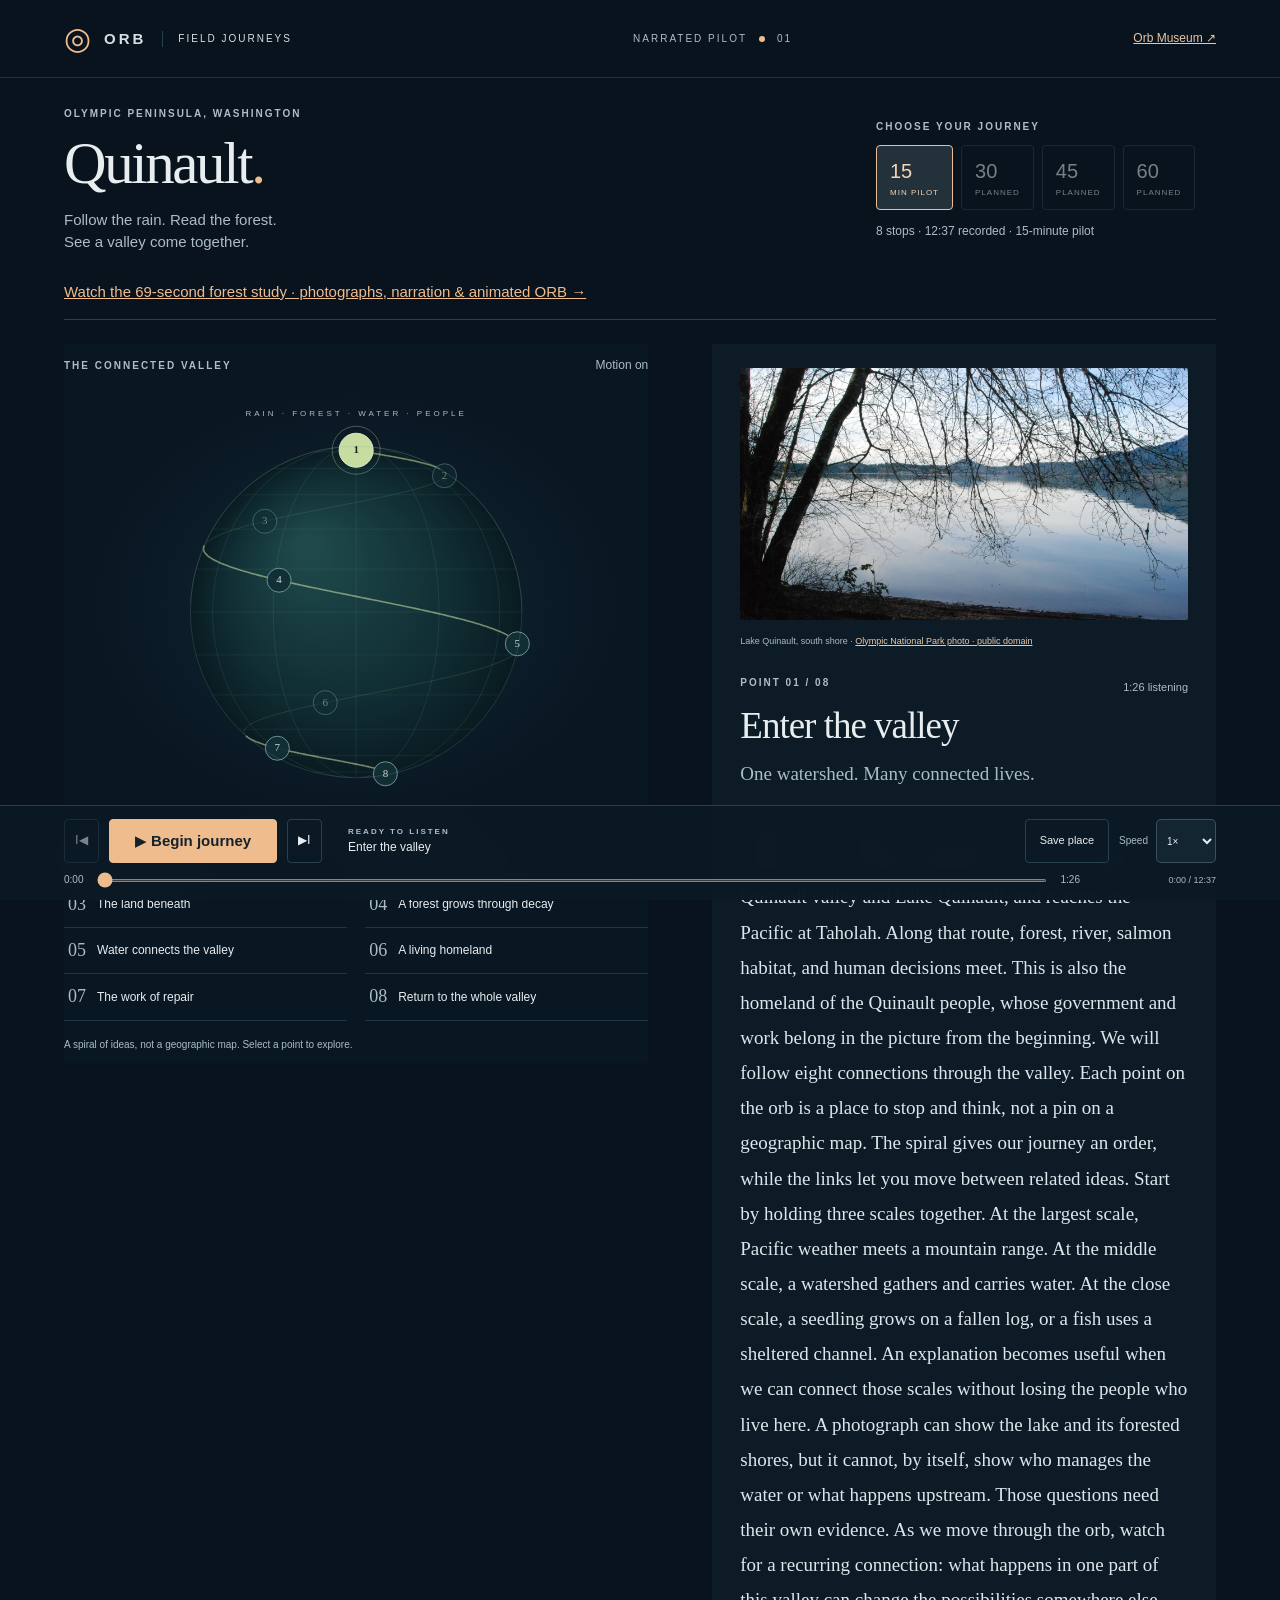
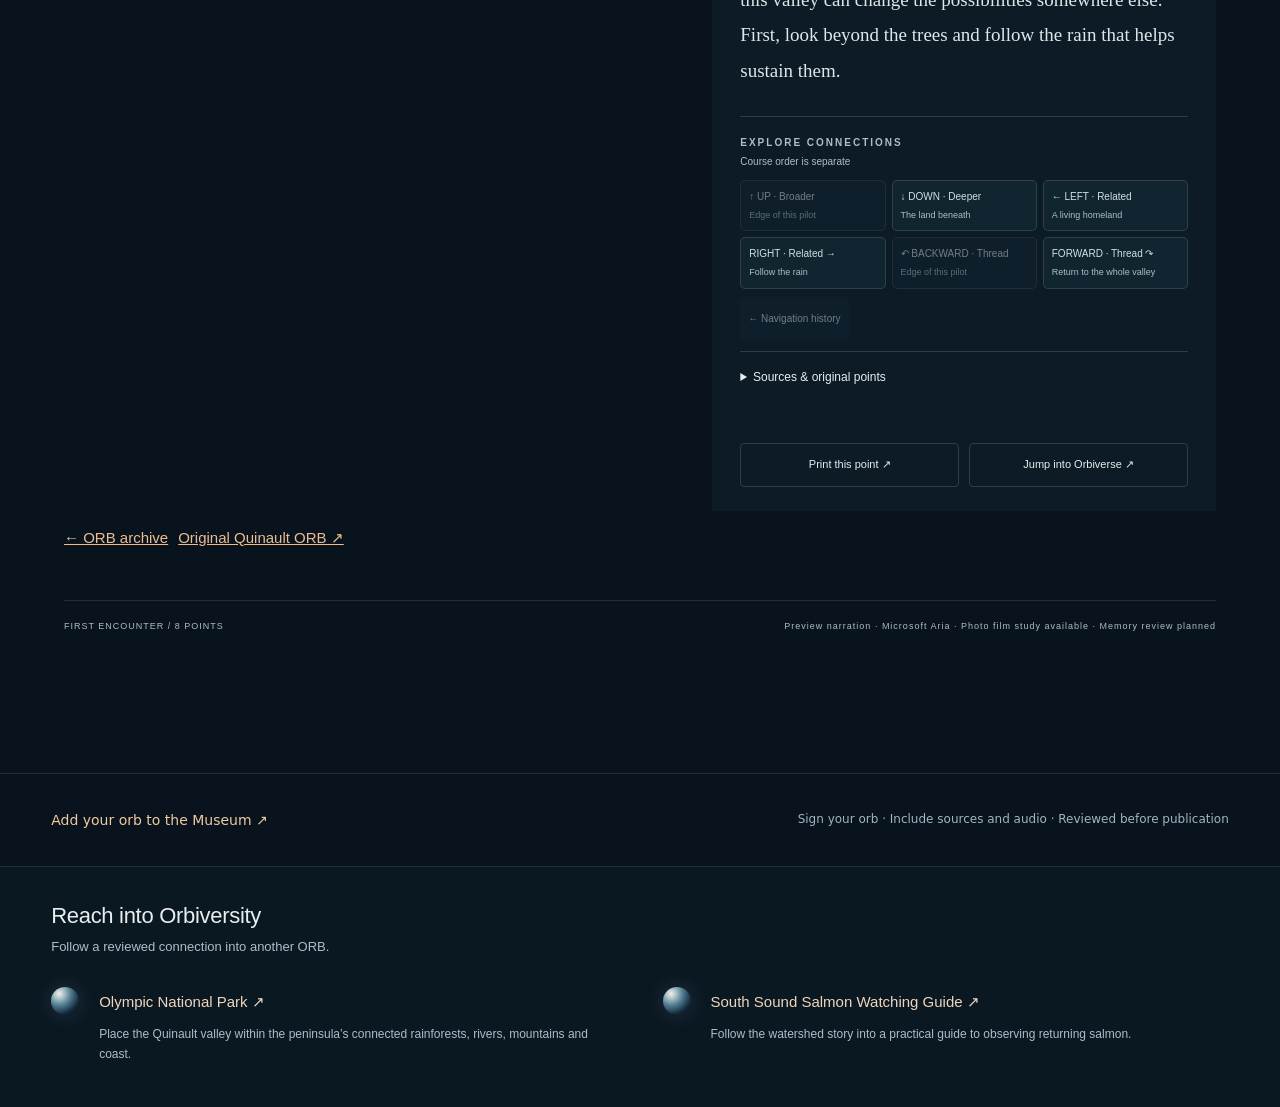
==== commit 732e1d93: "Connect Quinault readers to the ORB museum Add the shared museum contribution entry without changing" ====
--- a/index.html
+++ b/index.html
@@ -135,7 +135,14 @@
 }
 @media(prefers-reduced-motion:reduce){body[data-orb-reader] *,body[data-orb-reader] *::before,body[data-orb-reader] *::after{animation:none!important;transition:none!important;scroll-behavior:auto!important}}
 }
-@media print{.reader-reaches,.reader-point-preview,.reader-library-return,.reader-return-bar,.reader-disclosure{display:none!important}}
+.reader-museum-actions,.reader-contributor{max-width:1440px;margin:0 auto;padding:24px clamp(22px,4vw,64px);border-top:1px solid #b5c9d326;color:#b5c9d5;font:14px/1.6 system-ui,sans-serif}
+.reader-museum-actions{display:flex;align-items:center;justify-content:space-between;flex-wrap:wrap;gap:8px 24px;background:#08131d}
+.reader-museum-actions .reader-museum-add{display:inline-flex;align-items:center;min-height:44px;color:#efc9a0;text-decoration:none;font-weight:500}
+.reader-museum-actions .reader-museum-add:hover{text-decoration:underline}
+.reader-museum-actions .reader-museum-add:focus-visible{outline:2px solid #efc9a0;outline-offset:5px;border-radius:3px}
+.reader-museum-actions span{font-size:12px;color:#a0b5c3}
+.reader-contributor strong{font-weight:500;color:#e6d7c5;overflow-wrap:anywhere}
+@media print{.reader-reaches,.reader-point-preview,.reader-library-return,.reader-return-bar,.reader-disclosure,.reader-museum-actions{display:none!important}}
 
 /* ORB reader family adapters, 2026-09-15.
  * Kept separate from the shared shell: historical readers use opposite meanings
@@ -463,7 +470,15 @@
     let header=document.querySelector('header .header-inner')||document.querySelector('header');
     if(!header){header=document.createElement('nav');header.className='reader-return-bar';header.setAttribute('aria-label','Library navigation');body.prepend(header);}
     if(header){const existing=[...header.querySelectorAll('a:not(.brand)')].find(a=>/^https:\/\/(?:visualizationcreation\.github\.io|orbiversity\.com)\/orb-archive\/(?:\?.*)?$/.test(a.href));
-      const link=existing||document.createElement('a');link.classList.add('reader-library-return');link.href='https://orbiversity.com/orb-archive/';link.textContent='Orbiversity ↗';link.style.marginTop='0';if(!existing)header.append(link);}
+      const link=existing||document.createElement('a');link.classList.add('reader-library-return');link.href='https://orbiversity.com/orb-archive/';link.textContent='Orb Museum ↗';link.style.marginTop='0';if(!existing)header.append(link);}
+  }
+  // A constant destination keeps private reader data out of URLs and works offline
+  // as a visible entry point. No export or upload happens merely by following it.
+  if(!document.querySelector('.reader-museum-add')){
+    const nav=document.createElement('nav');nav.className='reader-museum-actions';nav.setAttribute('aria-label','Contribute an orb');
+    const link=document.createElement('a');link.className='reader-museum-add';link.href='https://orbiversity.com/orb-archive/submit.html';link.target='_blank';link.rel='noopener';link.textContent='Add your orb to the Museum ↗';
+    const note=document.createElement('span');note.textContent='Sign your orb · Include sources and audio · Reviewed before publication';
+    nav.append(link,note);const reaches=document.querySelector('.reader-reaches');if(reaches)reaches.before(nav);else body.append(nav);
   }
 })();
 
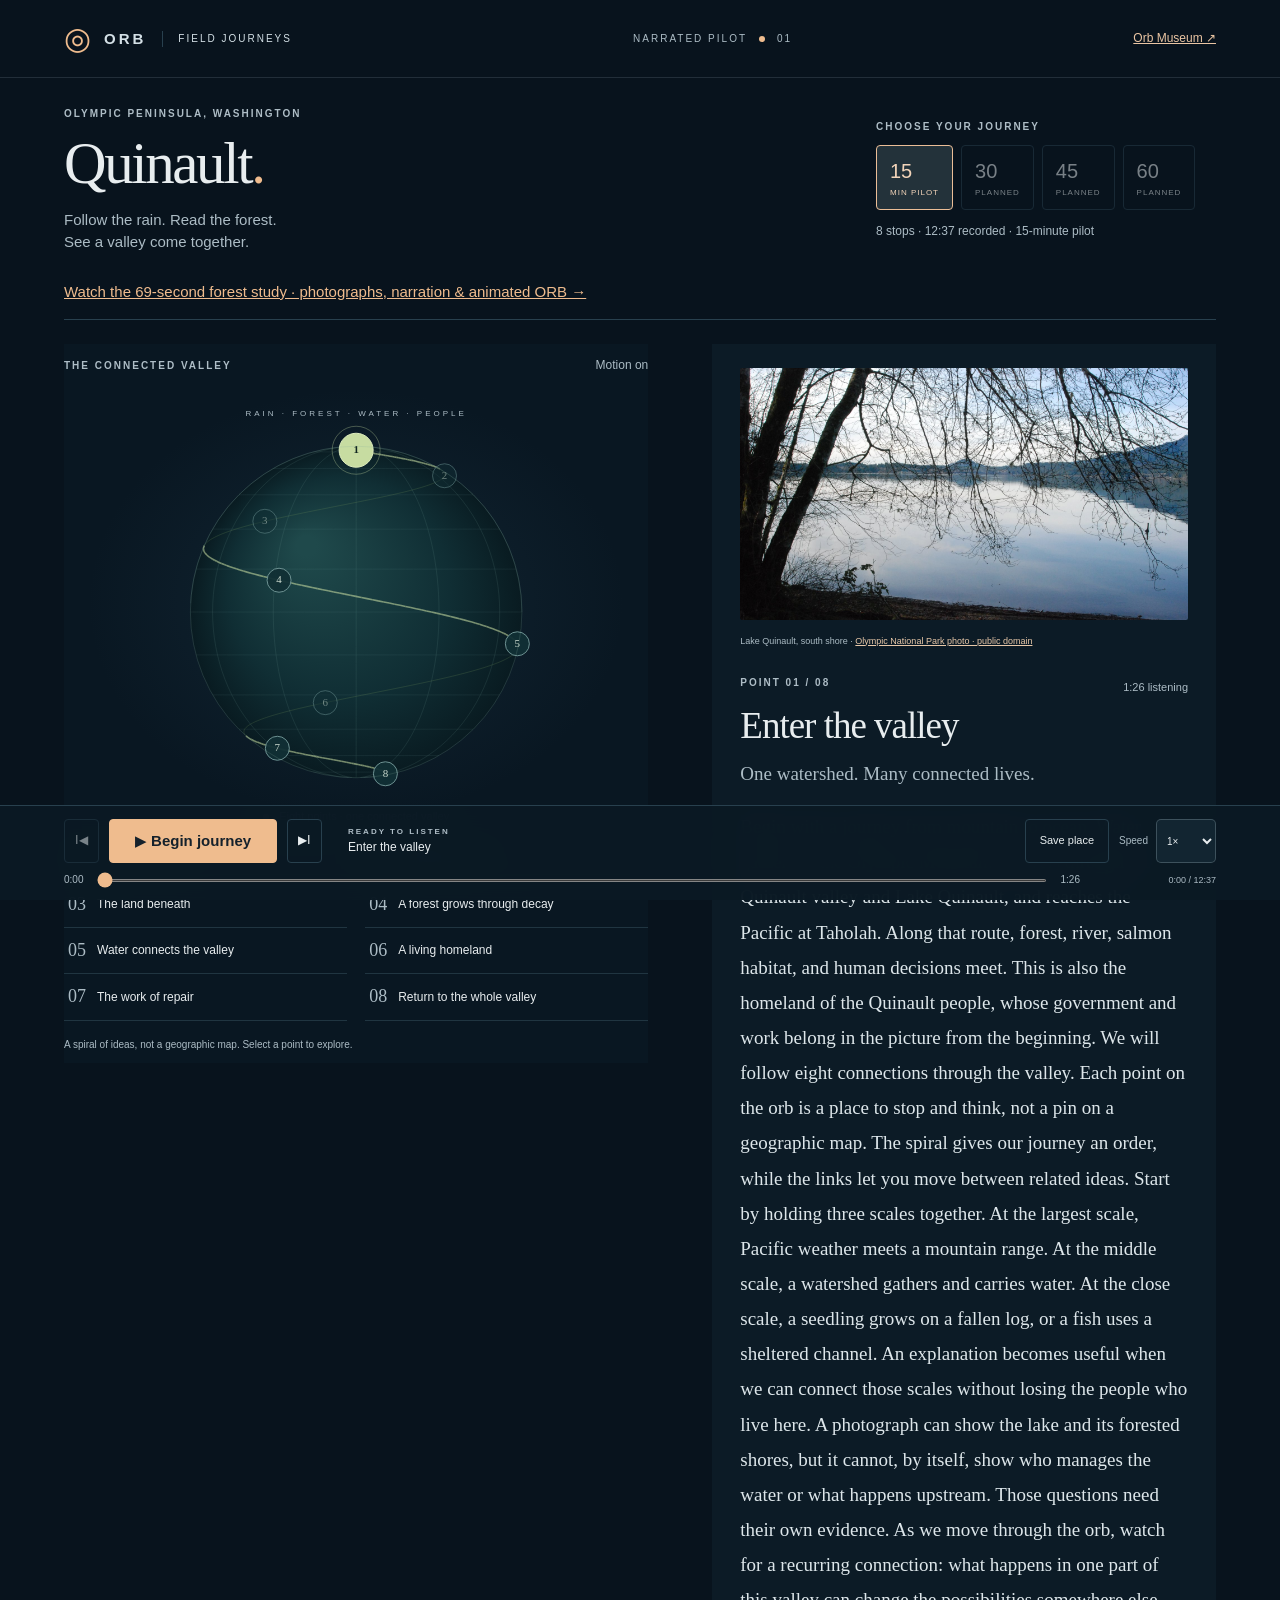
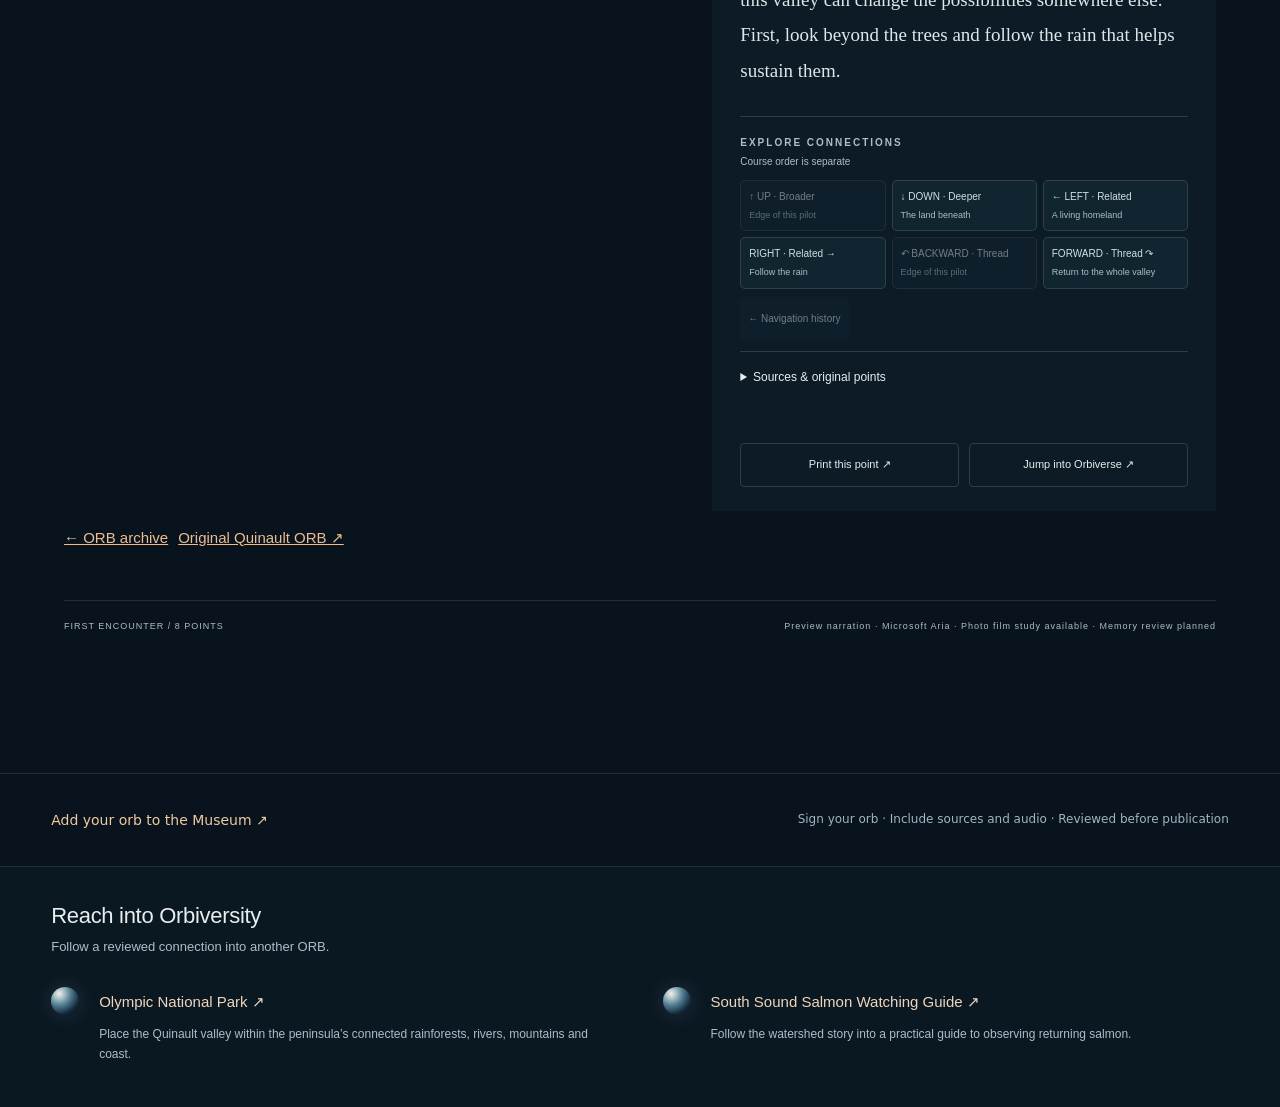
==== commit f06aff68: "Use Reality Gallery in reader navigation" ====
--- a/index.html
+++ b/index.html
@@ -468,7 +468,7 @@
   // Each packaged reader keeps its original navigation; this is a separate archive return.
   if(!document.querySelector('.reader-library-return')){
     let header=document.querySelector('header .header-inner')||document.querySelector('header');
-    if(!header){header=document.createElement('nav');header.className='reader-return-bar';header.setAttribute('aria-label','Library navigation');body.prepend(header);}
+    if(!header){header=document.createElement('nav');header.className='reader-return-bar';header.setAttribute('aria-label','Reality Gallery navigation');body.prepend(header);}
     if(header){const existing=[...header.querySelectorAll('a:not(.brand)')].find(a=>/^https:\/\/(?:visualizationcreation\.github\.io|orbiversity\.com)\/orb-archive\/(?:\?.*)?$/.test(a.href));
       const link=existing||document.createElement('a');link.classList.add('reader-library-return');link.href='https://orbiversity.com/orb-archive/';link.textContent='Orb Museum ↗';link.style.marginTop='0';if(!existing)header.append(link);}
   }
